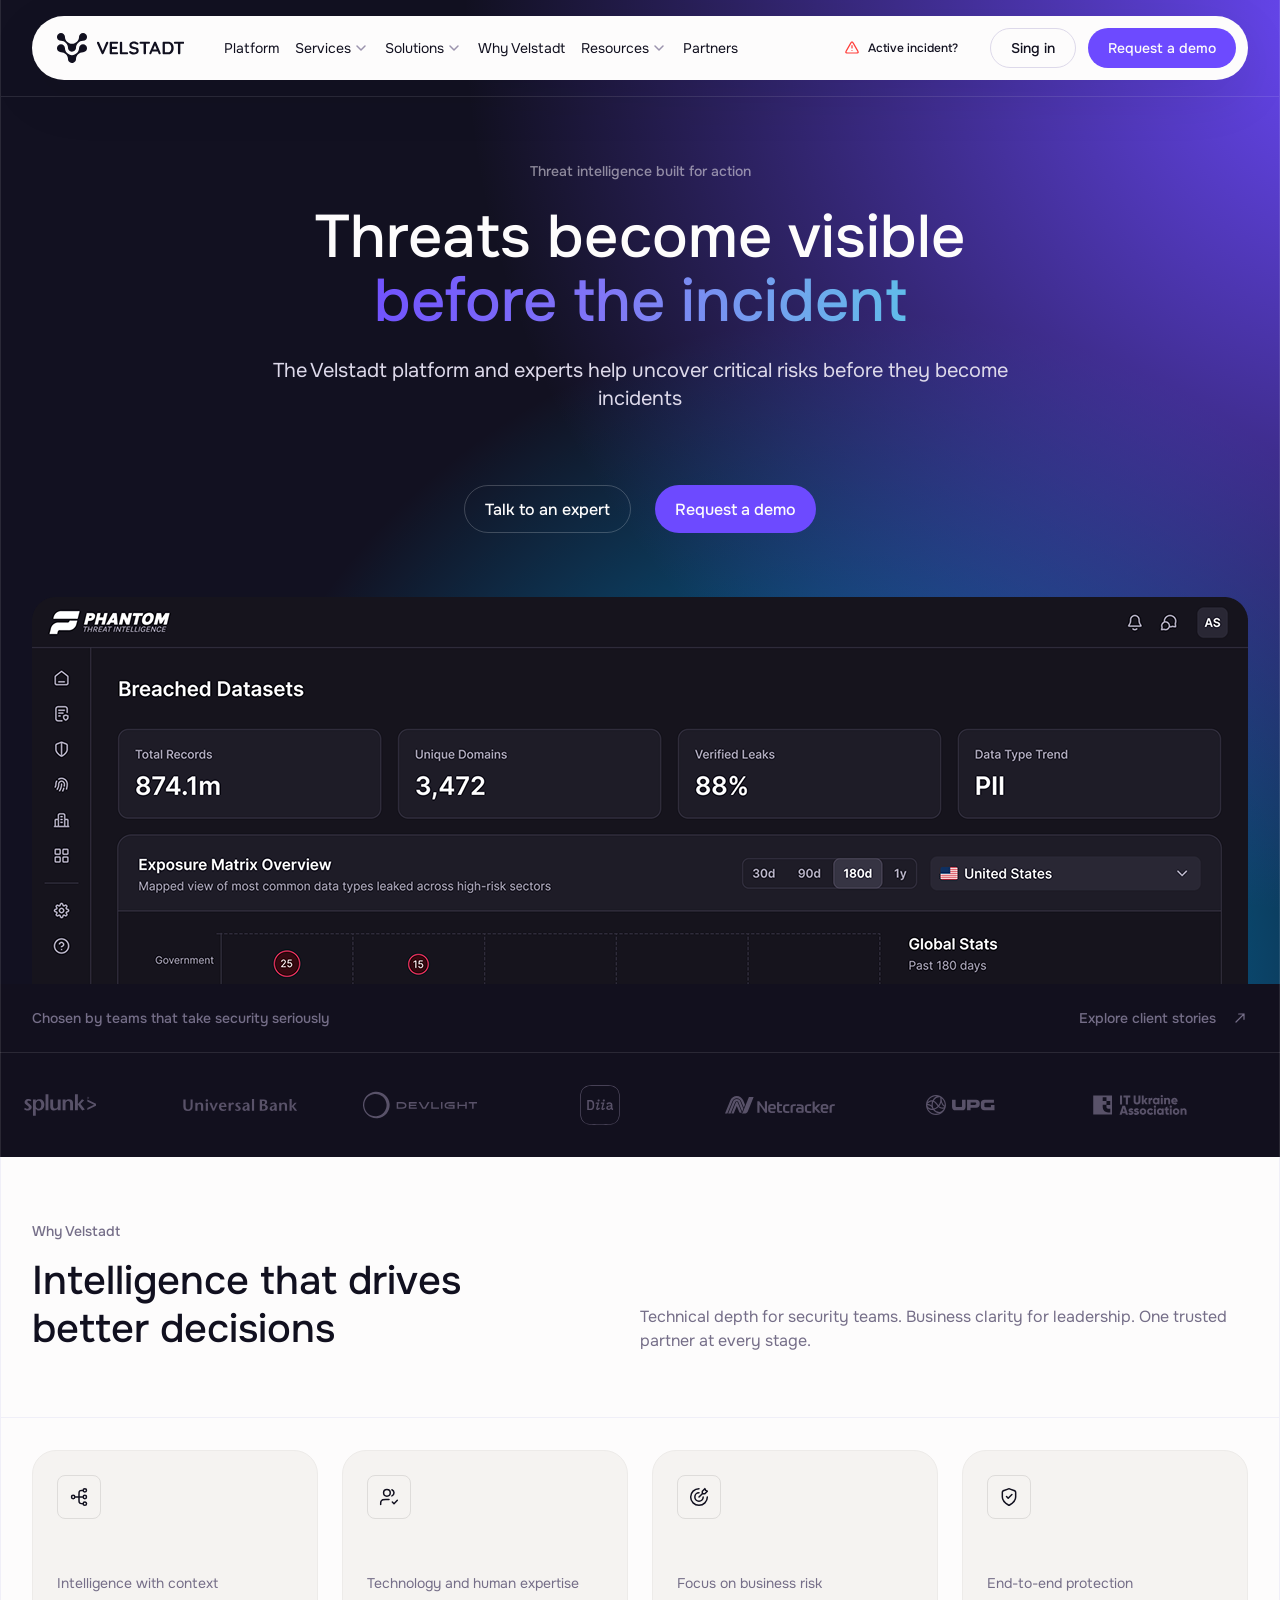
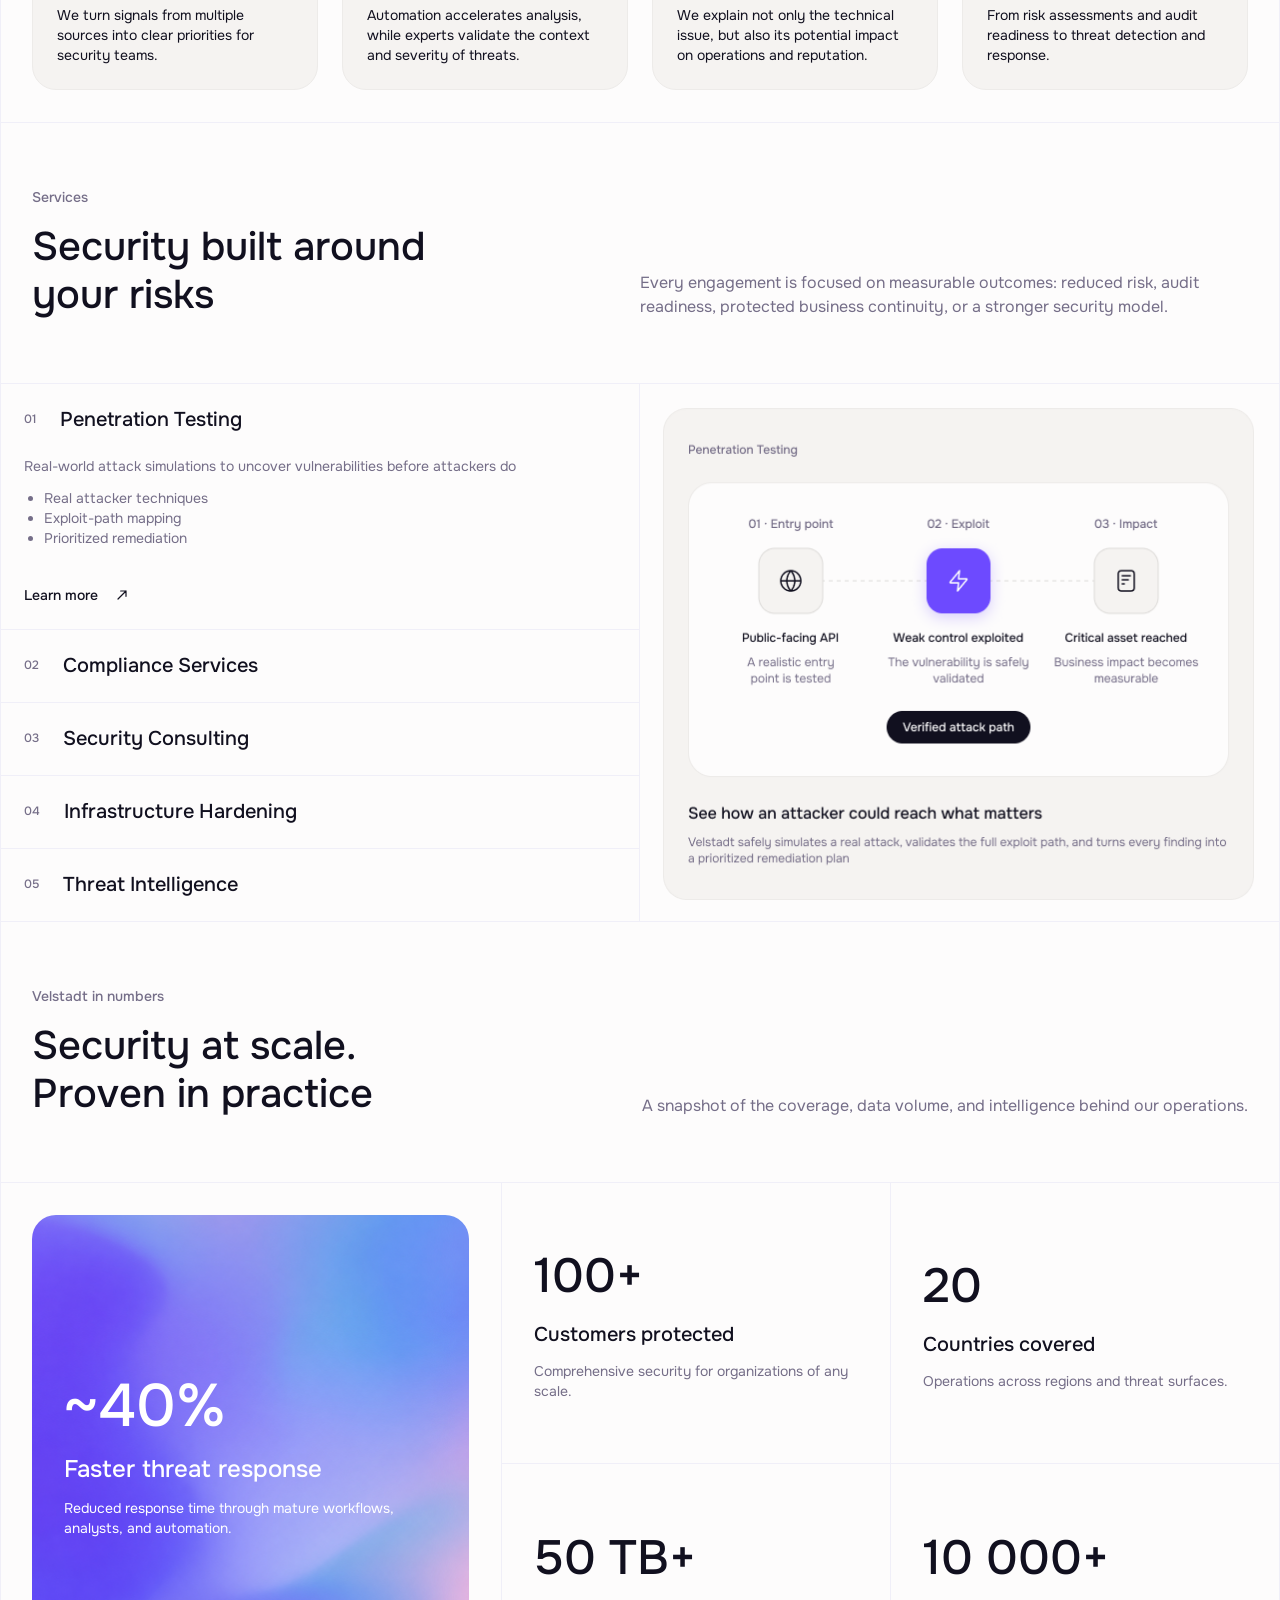
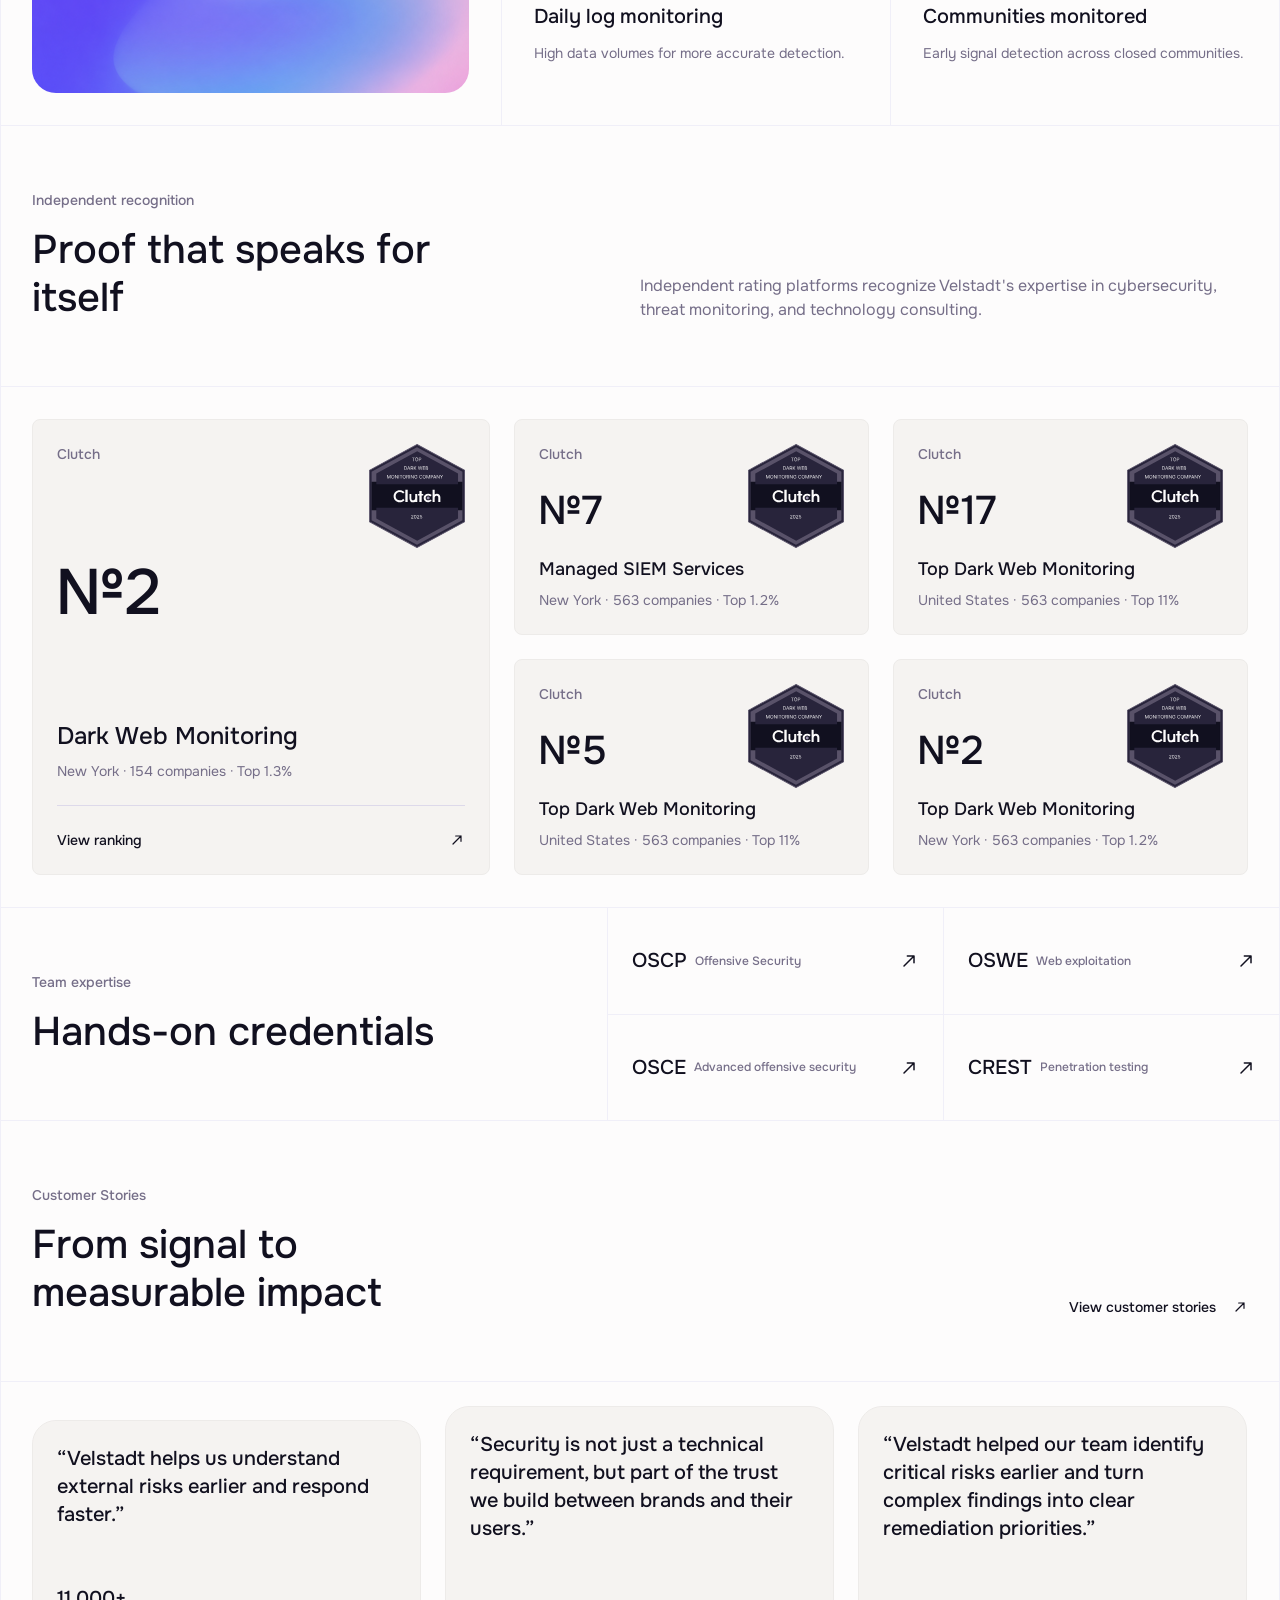
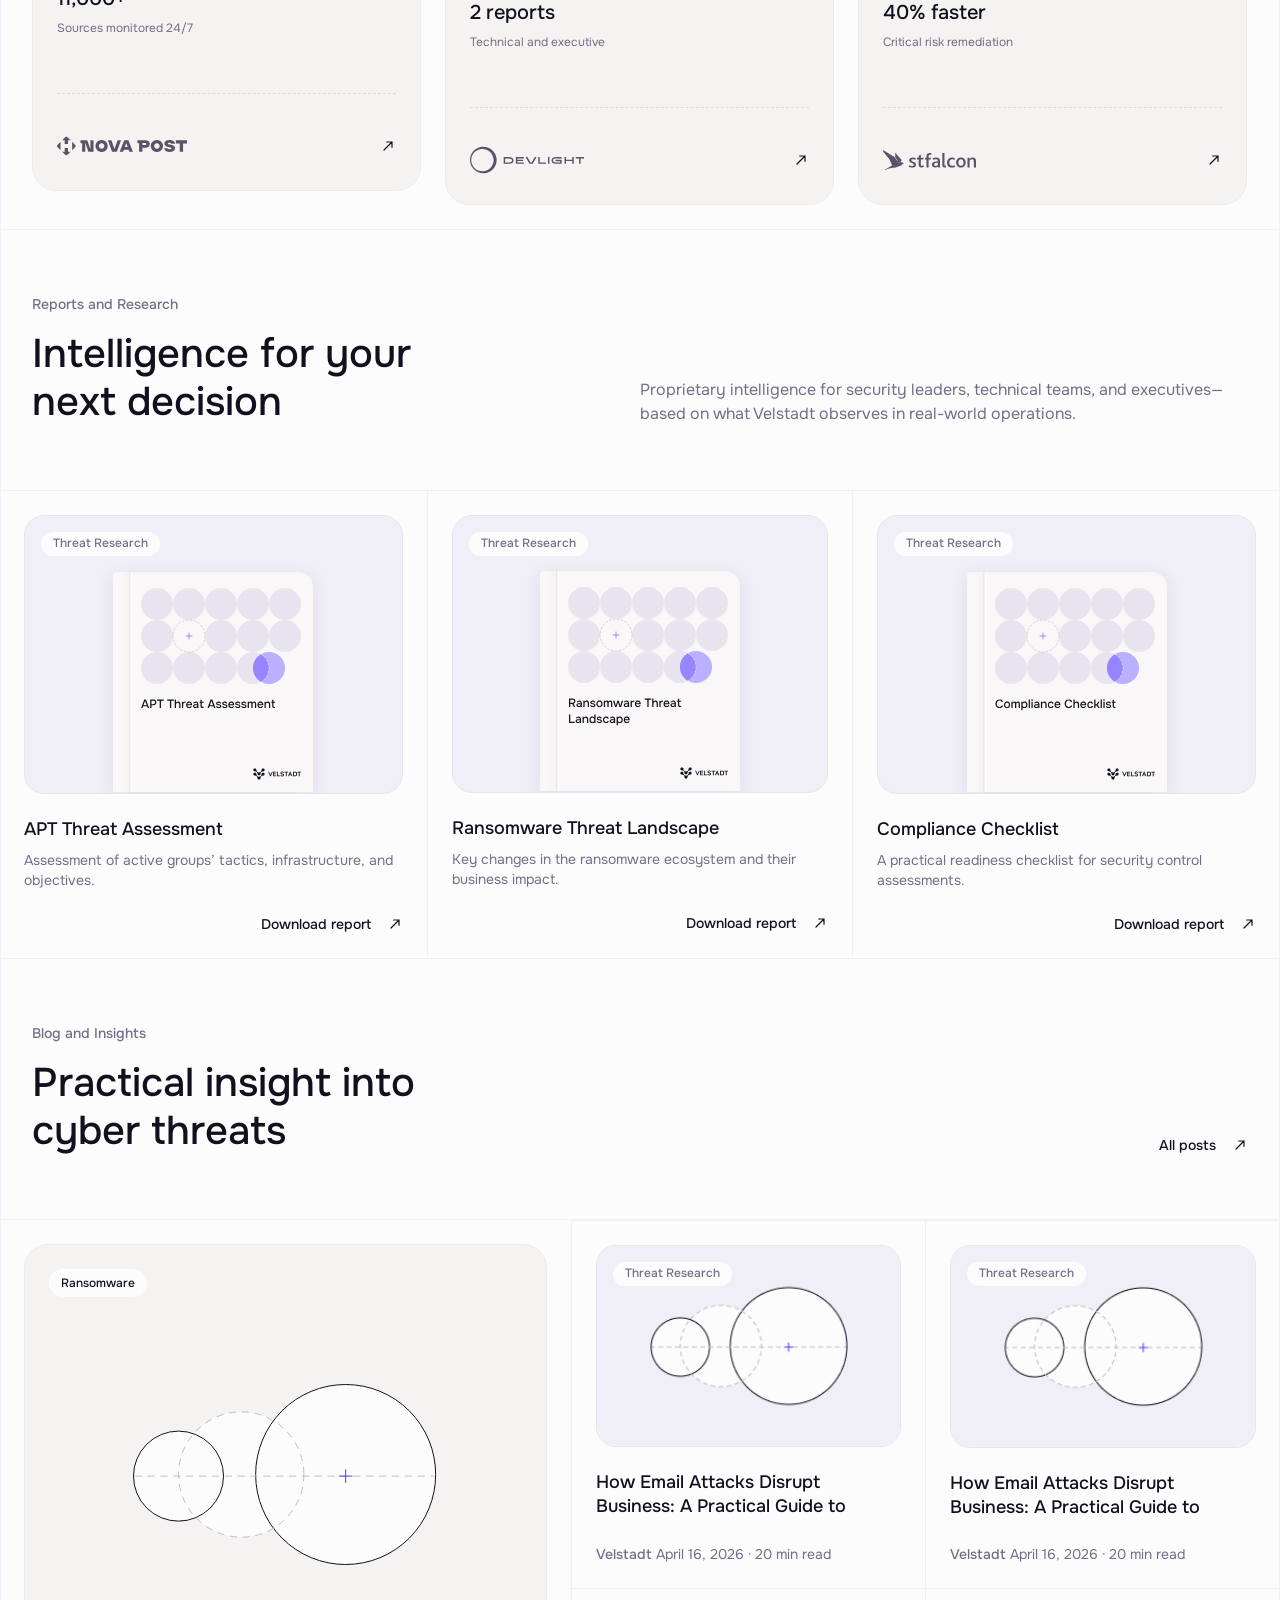
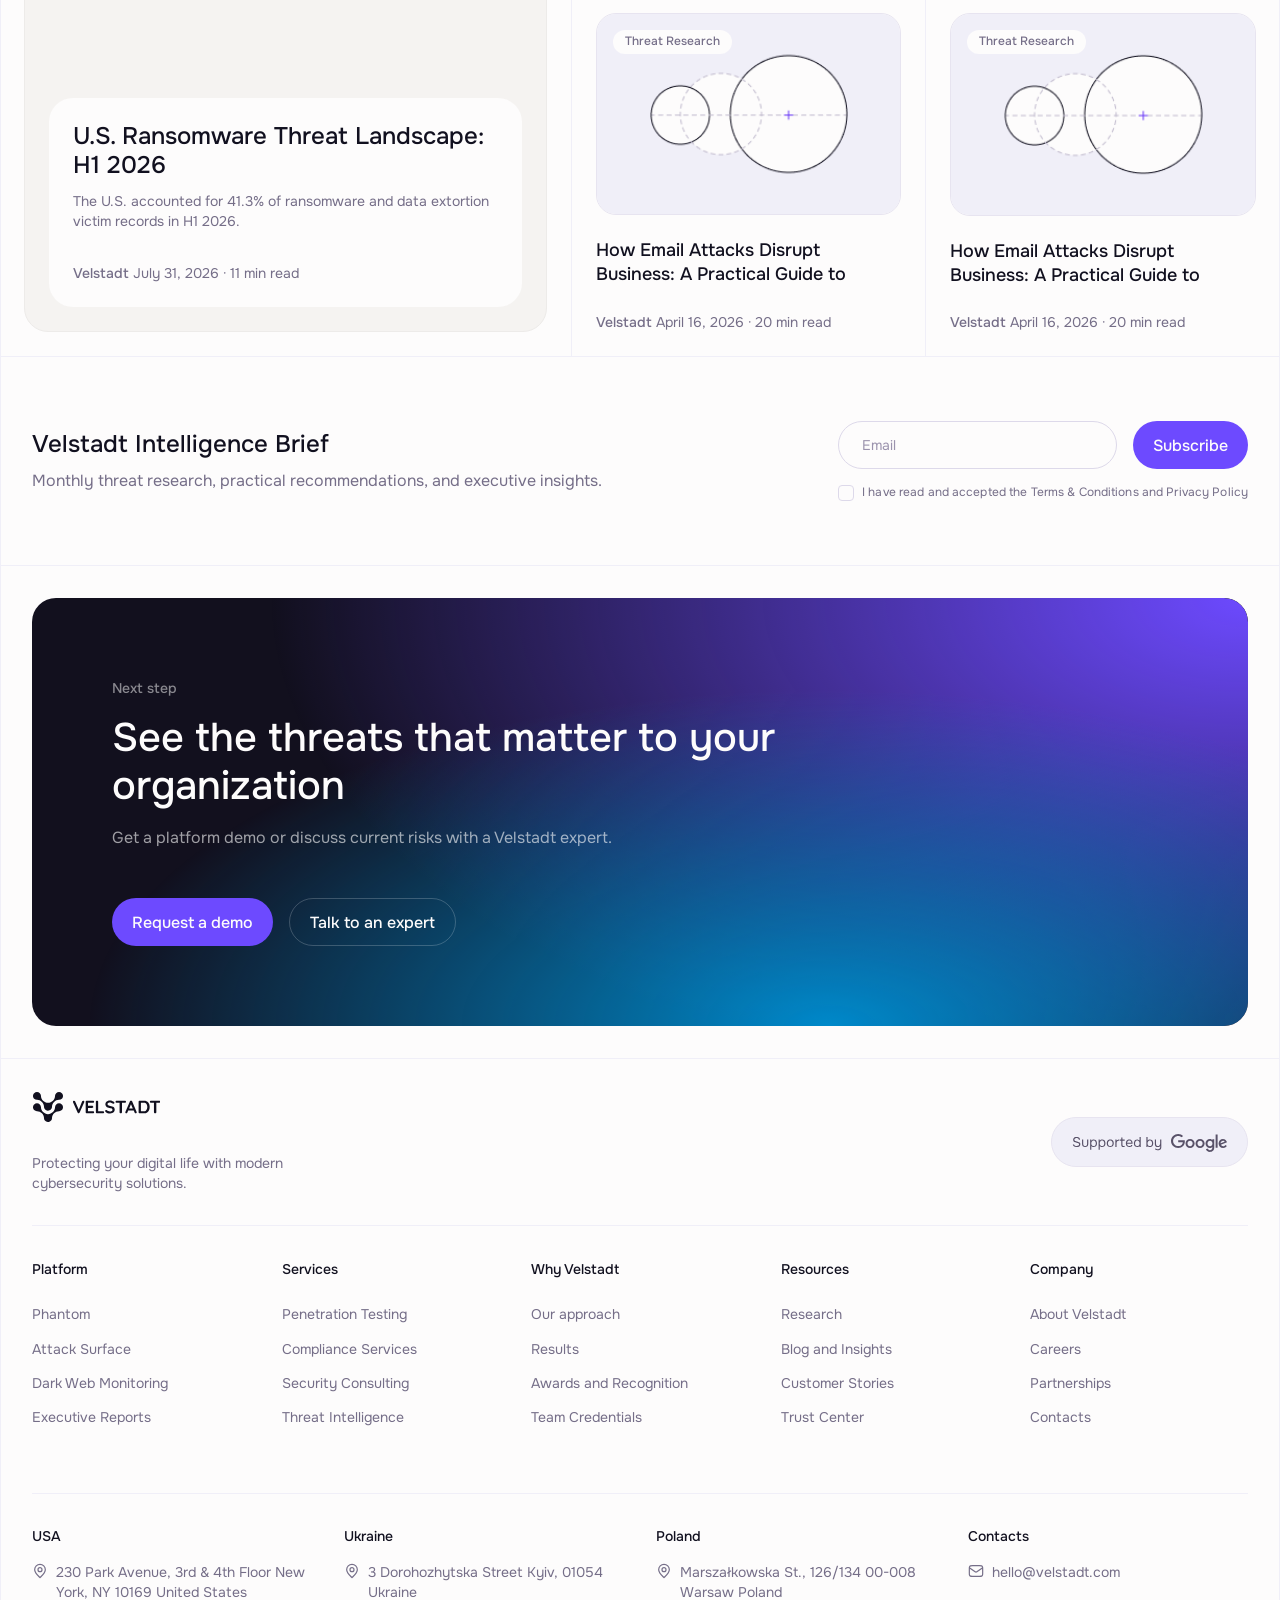
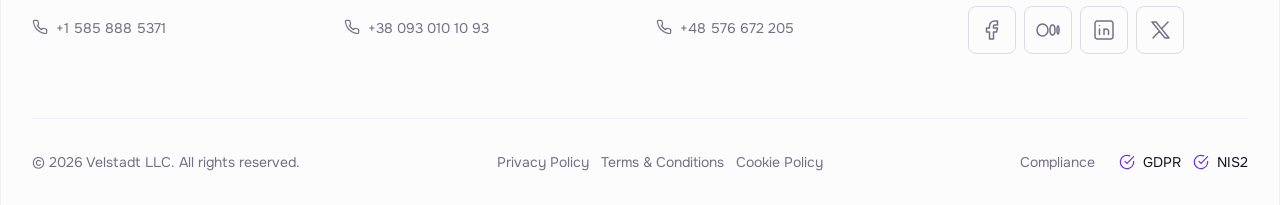
==== index.html @ 3d2bde02 "services section added" ====
<!DOCTYPE html>
<html lang="en">
<head>
    <meta charset="UTF-8">
    <meta name="viewport" content="width=device-width, initial-scale=1.0">
    <title>Document</title>

    <link rel="stylesheet" href="libs/swiper/swiper.min.css">
    <link rel="stylesheet" href="css/styles.css">
</head>
<body>

    <header class="header">
        <div class="container header__container">
            <div class="header__menu">
                <a href="#" class="header__logo">
                    <img src="images/logo.svg" alt="logo">
                </a>
                <div class="header__nav-wrap">
                    <div class="header__nav-top"></div>
                    <nav class="header__nav">
                        <ul>
                            <li><a href="#" class="header__nav-link">Platform</a></li>
                            <li class="dropdown">
                                <a href="#" class="header__nav-link">
                                    <span>Services</span>
                                    <button class="dropdown__btn"></button>
                                </a>
                                <div class="dropdown__list-wrap">
                                    <div class="dropdown__list">
                                        <div class="award__card">
                                            <img src="images/award-badge.svg" alt="" class="award__card-img">
                                            <span class="award__card-name">Clutch</span>
                                            <span class="award__card-number">№2</span>
                                            <div class="award__card-footer">
                                                <div class="award__card-info">
            
                                                    <span class="award__card-title">Dark Web Monitoring</span>
                                                    <span class="award__card-details">New York · 154 companies · Top 1.3%</span>
                                                </div>
                                                <a href="#" class="link--arrow award__card-link">View ranking</a>
                                            </div>
                                        </div>
        
                                        <div class="dropdown__nav">
                                            <div class="dropdown__nav-item">
                                                <span class="dropdown__nav-title">Assess & Strengthen</span>
                                                <ul>
                                                    <li>
                                                        <a href="#" class="dropdown__link link--arrow arrow--center">
                                                            <span class="dropdown__link-title">Penetration Testing</span>
                                                            <span class="dropdown__link-description">Find exploitable weaknesses before attackers do</span>
                                                        </a>
                                                    </li>
                                                    <li>
                                                        <a href="#" class="dropdown__link link--arrow arrow--center">
                                                            <span class="dropdown__link-title">Compliance Services</span>
                                                            <span class="dropdown__link-description">Build audit readiness without last-minute disruption</span>
                                                        </a>
                                                    </li>
                                                    <li>
                                                        <a href="#" class="dropdown__link link--arrow arrow--center">
                                                            <span class="dropdown__link-title">Infrastructure Hardening</span>
                                                            <span class="dropdown__link-description">Reduce exposure through secure configuration</span>
                                                        </a>
                                                    </li>
                                                </ul>
                                            </div>
                                            
                                            <div class="dropdown__nav-item">
                                                <span class="dropdown__nav-title">Advise & Monitorn</span>
                                                <ul>
                                                    <li>
                                                        <a href="#" class="dropdown__link link--arrow arrow--center">
                                                            <span class="dropdown__link-title">Security Consulting</span>
                                                            <span class="dropdown__link-description">Align security decisions with business risk.</span>
                                                        </a>
                                                    </li>
                                                    <li>
                                                        <a href="#" class="dropdown__link link--arrow arrow--center">
                                                            <span class="dropdown__link-title">Threat Intelligence</span>
                                                            <span class="dropdown__link-description">Detect external threats relevant to your organization.</span>
                                                        </a>
                                                    </li>
                                                </ul>
                                            </div>
                                        </div>
                                    </div>
                                </div>
                            </li>
                            <li class="dropdown">
                                <a href="#" class="header__nav-link">
                                    <span>Solutions</span>
                                    <button class="dropdown__btn"></button>
                                </a>
                                <div class="dropdown__list-wrap">
                                    <div class="dropdown__list">
                                        <div class="award__card">
                                            <img src="images/award-badge.svg" alt="" class="award__card-img">
                                            <span class="award__card-name">Clutch</span>
                                            <span class="award__card-number">№2</span>
                                            <div class="award__card-footer">
                                                <div class="award__card-info">
            
                                                    <span class="award__card-title">Dark Web Monitoring</span>
                                                    <span class="award__card-details">New York · 154 companies · Top 1.3%</span>
                                                </div>
                                                <a href="#" class="link--arrow award__card-link">View ranking</a>
                                            </div>
                                        </div>
        
                                        <div class="dropdown__nav">
                                            <div class="dropdown__nav-item">
                                                <span class="dropdown__nav-title">Explore Velstadt</span>
                                                <ul>
                                                    <li>
                                                        <a href="#" class="dropdown__link link--arrow arrow--center">
                                                            <span class="dropdown__link-title">Our Customers</span>
                                                            <span class="dropdown__link-description">Trusted by organizations across industries</span>
                                                        </a>
                                                    </li>
                                                    <li>
                                                        <a href="#" class="dropdown__link link--arrow arrow--center">
                                                            <span class="dropdown__link-title">Compare</span>
                                                            <span class="dropdown__link-description">See how Velstadt compares to other approaches</span>
                                                        </a>
                                                    </li>
                                                    <li>
                                                        <a href="#" class="dropdown__link link--arrow arrow--center">
                                                            <span class="dropdown__link-title">Industry Recognition</span>
                                                            <span class="dropdown__link-description">Independent recognition of our expertise</span>
                                                        </a>
                                                    </li>
                                                </ul>
                                            </div>
                                        </div>
    
                                        <div class="post__card">
                                            <a href="#" class="post__card-preview">
                                                <img src="images/post-card.png" alt="How Email Attacks Disrupt Business: A Practical Guide to">
                                                <span class="post__card-category">Threat Research</span>
                                            </a>
                                            <span class="post__card-title">How Email Attacks Disrupt Business: A Practical Guide to</span>
                                            <a href="#" class="a-link link--arrow">Read the post</a>
                                        </div>
                                    </div>
                                </div>
                            </li>
                            <li><a href="#" class="header__nav-link">Why Velstadt</a></li>
                            <li class="dropdown">
                                <a href="#" class="header__nav-link">
                                    <span>Resources</span>
                                    <button class="dropdown__btn"></button>
                                </a>
                                <div class="dropdown__list-wrap">
                                    <div class="dropdown__list">
                                        <div class="award__card">
                                            <img src="images/award-badge.svg" alt="" class="award__card-img">
                                            <span class="award__card-name">Clutch</span>
                                            <span class="award__card-number">№2</span>
                                            <div class="award__card-footer">
                                                <div class="award__card-info">
            
                                                    <span class="award__card-title">Dark Web Monitoring</span>
                                                    <span class="award__card-details">New York · 154 companies · Top 1.3%</span>
                                                </div>
                                                <a href="#" class="link--arrow award__card-link">View ranking</a>
                                            </div>
                                        </div>
        
                                        <div class="dropdown__nav">
                                            <div class="dropdown__nav-item">
                                                <span class="dropdown__nav-title">Insights & Research</span>
                                                <ul>
                                                    <li>
                                                        <a href="#" class="dropdown__link link--arrow arrow--center">
                                                            <span class="dropdown__link-title">Blog</span>
                                                            <span class="dropdown__link-description">Insights and perspectives from Velstadt experts</span>
                                                        </a>
                                                    </li>
                                                    <li>
                                                        <a href="#" class="dropdown__link link--arrow arrow--center">
                                                            <span class="dropdown__link-title">Reports</span>
                                                            <span class="dropdown__link-description">Research and guidance for security decisions</span>
                                                        </a>
                                                    </li>
                                                    <li>
                                                        <a href="#" class="dropdown__link link--arrow arrow--center">
                                                            <span class="dropdown__link-title">Certifications & Credentials</span>
                                                            <span class="dropdown__link-description">Verified expertise across security disciplines.</span>
                                                        </a>
                                                    </li>
                                                </ul>
                                            </div>
                                        </div>
    
                                        <div class="post__card">
                                            <a href="#" class="post__card-preview">
                                                <img src="images/post-card.png" alt="How Email Attacks Disrupt Business: A Practical Guide to">
                                                <span class="post__card-category">Threat Research</span>
                                            </a>
                                            <span class="post__card-title">How Email Attacks Disrupt Business: A Practical Guide to</span>
                                            <a href="#" class="a-link link--arrow">Read the post</a>
                                        </div>
                                    </div>
                                </div>
                            </li>
                            <li><a href="#" class="header__nav-link">Partners</a></li>
                        </ul>
                    </nav>
                    <div class="header__nav-footer">
                        <a href="#" class="header__link header__link-mobile icon icon--alert">Active incident?</a>
                        <div class="header__buttons header__buttons--mobile">
                            <a href="#" class="btn">Sing in</a>
                            <a href="#" class="btn btn--primary">Request a demo</a>
                        </div>
                    </div>
                </div>
                <a href="#" class="header__link header__link-desktop icon icon--alert">Active incident?</a>
                <div class="header__buttons header__buttons--desktop">
                    <a href="#" class="btn">Sing in</a>
                    <a href="#" class="btn btn--primary">Request a demo</a>
                </div>
                <button class="header__mobile-btn">
                    <span></span>
                    <span></span>
                    <span></span>
                </button>
            </div>
        </div>
    </header>
    
    <section class="section hero">
        <div class="header__duplicate">
            <div class="container header__duplicate-container section__lines section__lines-white"></div>
        </div>
        <div class="container hero__container section__lines section__lines-white">

            <div class="hero__content">
                <h3 class="h3 hero__subtitle">Threat intelligence built for action</h3>
                <h1 class="h1 hero__title">Threats become visible <span>before the incident</span></h1>
                <h2 class="h2 hero__description">The Velstadt platform and experts help uncover critical risks before they become incidents</h2>
                <div class="hero__buttons">
                    <a href="#" class="btn btn--lg btn--transparent">Talk to an expert</a>
                    <a href="#" class="btn btn--lg btn--primary">Request a demo</a>
                </div>
            </div>

            <img src="images/stories-book.png" alt="" class="hero__img">
        </div>

    </section>

    <section class="section partners">
        <div class="container partners__container section__lines section__lines-white">
            <div class="partners__header">
                <p>Chosen by teams that take security seriously</p>
                <a href="#" class="link--arrow">Explore client stories</a>
            </div>
            <div class="partners__slider">
                <div class="partners__swiper swiper">
                    <div class="swiper-wrapper">
                        <div class="swiper-slide">
                            <img src="images/partners/Nova-post.svg" alt="">
                        </div>
                        <div class="swiper-slide">
                            <img src="images/partners/Splunk.svg" alt="">
                        </div>
                        <div class="swiper-slide">
                            <img src="images/partners/Universal Bank.svg" alt="">
                        </div>
                        <div class="swiper-slide">
                            <img src="images/partners/Devlight.svg" alt="">
                        </div>
                        <div class="swiper-slide">
                            <img src="images/partners/Diia.svg" alt="">
                        </div>
                        <div class="swiper-slide">
                            <img src="images/partners/Netcracker.svg" alt="">
                        </div>
                        <div class="swiper-slide">
                            <img src="images/partners/UPG.svg" alt="">
                        </div>
                        <div class="swiper-slide">
                            <img src="images/partners/IT-Ukraine-Association.svg" alt="">
                        </div>
                        <div class="swiper-slide">
                            <img src="images/partners/ING.svg" alt="">
                        </div>
                        <div class="swiper-slide">
                            <img src="images/partners/Stfalcon.svg" alt="">
                        </div>
                        <div class="swiper-slide">
                            <img src="images/partners/NP-Shopping.svg" alt="">
                        </div>
                        <div class="swiper-slide">
                            <img src="images/partners/Snt.svg" alt="">
                        </div>
                        <div class="swiper-slide">
                            <img src="images/partners/UGB.svg" alt="">
                        </div>
                        <div class="swiper-slide">
                            <img src="images/partners/LemonOne.svg" alt="">
                        </div>
                        <div class="swiper-slide">
                            <img src="images/partners/IITD.svg" alt="">
                        </div>
                    </div>
                </div>
            </div>
        </div>
    </section>

    <section class="section about">
        <div class="section__header">
            <div class="container section__header-container section__lines">
                <div class="section__header-left">
                    <h3 class="h3 section__subtitle">Why Velstadt</h3>
                    <h2 class="h2 section__title">Intelligence that drives better decisions</h2>
                </div>
                <div class="section__header-right">
                    <p>Technical depth for security teams. Business clarity for leadership. One trusted partner at every stage.</p>
                </div>
            </div>
        </div>
        <div class="container about__container section__lines">
            <div class="about__card">
                <span class="about__card-icon" style="background-image: url('images/icons/dataflow.svg');"></span>
                <h3 class="h3 about__card-title">Intelligence with context</h3>
                <p class="about__card-description">We turn signals from multiple sources into clear priorities for security teams.</p>
            </div>
            <div class="about__card">
                <span class="about__card-icon" style="background-image: url('images/icons/users-check.svg');"></span>
                <h3 class="h3 about__card-title">Technology and human expertise</h3>
                <p class="about__card-description">Automation accelerates analysis, while experts validate the context and severity of threats.</p>
            </div>
            <div class="about__card">
                <span class="about__card-icon" style="background-image: url('images/icons/target.svg');"></span>
                <h3 class="h3 about__card-title">Focus on business risk</h3>
                <p class="about__card-description">We explain not only the technical issue, but also its potential impact on operations and reputation.</p>
            </div>
            <div class="about__card">
                <span class="about__card-icon" style="background-image: url('images/icons/shield-tick.svg');"></span>
                <h3 class="h3 about__card-title">End-to-end protection</h3>
                <p class="about__card-description">From risk assessments and audit readiness to threat detection and response.</p>
            </div>
        </div>
    </section>

    <section class="section services">
        <div class="section__header">
            <div class="container section__header-container section__lines">
                <div class="section__header-left">
                    <h3 class="h3 section__subtitle">Services</h3>
                    <h2 class="h2 section__title">Security built around your risks</h2>
                </div>
                <div class="section__header-right">
                    <p>Every engagement is focused on measurable outcomes: reduced risk, audit readiness, protected business continuity, or a stronger security model.</p>
                </div>
            </div>
        </div>
        <div class="container services__container section__lines">
            <div class="services__accardion">
                <div class="services__accardion-list">
                    <div class="services__accardion-item active">
                        <div class="services__accardion-header">
                            <span class="services__accardion-number">01</span>
                            <h3 class="h3 services__accardion-title">Penetration Testing</h3>
                        </div>
                        <div class="services__accardion-content-wrapper">
                            <div class="services__accardion-content">
                                <p>Real-world attack simulations to uncover vulnerabilities before attackers do</p>
                                <ul>
                                    <li>Real attacker techniques</li>
                                    <li>Exploit-path mapping</li>
                                    <li>Prioritized remediation</li>
                                </ul>
                                <a href="#" class="link link--arrow">Learn more</a>
                            </div>
                            <img src="images/accardion1.png" alt="" class="services__accardion-img">
                        </div>
                    </div>
                    <div class="services__accardion-item">
                        <div class="services__accardion-header">
                            <span class="services__accardion-number">02</span>
                            <h3 class="h3 services__accardion-title">Compliance Services</h3>
                        </div>
                        <div class="services__accardion-content-wrapper">
                            <div class="services__accardion-content">
                                <p>Prioritize investment according to real risk.</p>
                                <ul>
                                    <li>Security strategy</li>
                                    <li>Virtual CISO</li>
                                    <li>Threat modeling</li>
                                </ul>
                                <a href="#" class="link link--arrow">Learn more</a>
                            </div>
                            <img src="images/accardion1.png" alt="" class="services__accardion-img">
                        </div>
                    </div>
                    <div class="services__accardion-item">
                        <div class="services__accardion-header">
                            <span class="services__accardion-number">03</span>
                            <h3 class="h3 services__accardion-title">Security Consulting</h3>
                        </div>
                        <div class="services__accardion-content-wrapper">
                            <div class="services__accardion-content">
                                <p>Prioritize investment according to real risk.</p>
                                <ul>
                                    <li>Security strategy</li>
                                    <li>Virtual CISO</li>
                                    <li>Threat modeling</li>
                                </ul>
                                <a href="#" class="link link--arrow">Learn more</a>
                            </div>
                            <img src="images/accardion1.png" alt="" class="services__accardion-img">
                    
                        </div>
                    </div>
                    <div class="services__accardion-item">
                        <div class="services__accardion-header">
                            <span class="services__accardion-number">04</span>
                            <h3 class="h3 services__accardion-title">Infrastructure Hardening</h3>
                        </div>
                        <div class="services__accardion-content-wrapper">
                            <div class="services__accardion-content">
                                <p>Prioritize investment according to real risk.</p>
                                <ul>
                                    <li>Security strategy</li>
                                    <li>Virtual CISO</li>
                                    <li>Threat modeling</li>
                                </ul>
                                <a href="#" class="link link--arrow">Learn more</a>
                            </div>
                            <img src="images/accardion1.png" alt="" class="services__accardion-img">
                        </div>
                    </div>
                    <div class="services__accardion-item">
                        <div class="services__accardion-header">
                            <span class="services__accardion-number">05</span>
                            <h3 class="h3 services__accardion-title">Threat Intelligence</h3>
                        </div>
                        <div class="services__accardion-content-wrapper">
                            <div class="services__accardion-content">
                                <p>Prioritize investment according to real risk.</p>
                                <ul>
                                    <li>Security strategy</li>
                                    <li>Virtual CISO</li>
                                    <li>Threat modeling</li>
                                </ul>
                                <a href="#" class="link link--arrow">Learn more</a>
                            </div>
                            <img src="images/accardion1.png" alt="" class="services__accardion-img">
                        </div>
                    </div>
                </div>
            </div>
        </div>
    </section>

    <section class="section advantages">
        <div class="section__header">
            <div class="container section__header-container section__lines">
                <div class="section__header-left">
                    <h3 class="h3 section__subtitle">Velstadt in numbers</h3>
                    <h2 class="h2 section__title">Security at scale. Proven in practice</h2>
                </div>
                <div class="section__header-right">
                    <p>A snapshot of the coverage, data volume, and intelligence behind our operations.</p>
                </div>
            </div>
        </div>
        <div class="container advantages__container section__lines">
            <div class="advantages__main">
                <div class="advantages__preview">
                    <span class="advantages__preview-numbers">~40%</span>
                    <h3 class="h3 advantages__preview-title">Faster threat response</h3>
                    <span class="advantages__preview-description">Reduced response time through mature workflows, analysts, and automation.</span>
                </div>
            </div>
            <div class="advantages__grid">
                <div class="advantages__card">
                    <span class="advantages__card-numbers">100+</span>
                    <h3 class="h3 advantages__card-title">Customers protected</h3>
                    <span class="advantages__card-description">Comprehensive security for organizations of any scale.</span>
                </div>
                <div class="advantages__card">
                    <span class="advantages__card-numbers">20</span>
                    <h3 class="h3 advantages__card-title">Countries covered</h3>
                    <span class="advantages__card-description">Operations across regions and threat surfaces.</span>
                </div>
                <div class="advantages__card">
                    <span class="advantages__card-numbers">50 TB+</span>
                    <h3 class="h3 advantages__card-title">Daily log monitoring</h3>
                    <span class="advantages__card-description">High data volumes for more accurate detection.</span>
                </div>
                <div class="advantages__card">
                    <span class="advantages__card-numbers">10 000+</span>
                    <h3 class="h3 advantages__card-title">Communities monitored</h3>
                    <span class="advantages__card-description">Early signal detection across closed communities.</span>
                </div>
            </div>
        </div>
    </section>

    <section class="section awards">
        <div class="section__header">
            <div class="container section__header-container section__lines">
                <div class="section__header-left">
                    <h3 class="h3 section__subtitle">Independent recognition</h3>
                    <h2 class="h2 section__title">Proof that speaks for itself</h2>
                </div>
                <div class="section__header-right">
                    <p>Independent rating platforms recognize Velstadt's expertise in cybersecurity, threat monitoring, and technology consulting.</p>
                </div>
            </div>
        </div>
        <div class="container awards__container section__lines">
            <div class="awards__main">
                <div class="awards__card">
                    <img src="images/award-badge.svg" alt="" class="awards__card-img">
                    <span class="awards__card-name">Clutch</span>
                    <span class="awards__card-number">№2</span>
                    <div class="awards__card-footer">
                        <div class="awards__card-info">

                            <span class="awards__card-title">Dark Web Monitoring</span>
                            <span class="awards__card-details">New York · 154 companies · Top 1.3%</span>
                        </div>
                        <a href="#" class="link--arrow awards__card-link">View ranking</a>
                    </div>
                </div>
            </div>
            <div class="awards__grid">
                <div class="awards__card">
                    <img src="images/award-badge.svg" alt="" class="awards__card-img">
                    <span class="awards__card-name">Clutch</span>
                    <span class="awards__card-number">№7</span>
                    <div class="awards__card-footer">
                        <div class="awards__card-info">

                            <span class="awards__card-title">Managed SIEM Services</span>
                            <span class="awards__card-details">New York · 563 companies · Top 1.2%</span>
                        </div>
                    </div>
                </div>
                <div class="awards__card">
                    <img src="images/award-badge.svg" alt="" class="awards__card-img">
                    <span class="awards__card-name">Clutch</span>
                    <span class="awards__card-number">№17</span>
                    <div class="awards__card-footer">
                        <div class="awards__card-info">

                            <span class="awards__card-title">Top Dark Web Monitoring</span>
                            <span class="awards__card-details">United States · 563 companies · Top 11%</span>
                        </div>
                    </div>
                </div>
                <div class="awards__card">
                    <img src="images/award-badge.svg" alt="" class="awards__card-img">
                    <span class="awards__card-name">Clutch</span>
                    <span class="awards__card-number">№5</span>
                    <div class="awards__card-footer">
                        <div class="awards__card-info">

                            <span class="awards__card-title">Top Dark Web Monitoring</span>
                            <span class="awards__card-details">United States · 563 companies · Top 11%</span>
                        </div>
                    </div>
                </div>
                <div class="awards__card">
                    <img src="images/award-badge.svg" alt="" class="awards__card-img">
                    <span class="awards__card-name">Clutch</span>
                    <span class="awards__card-number">№2</span>
                    <div class="awards__card-footer">
                        <div class="awards__card-info">

                            <span class="awards__card-title">Top Dark Web Monitoring</span>
                            <span class="awards__card-details">New York · 563 companies · Top 1.2%</span>
                        </div>
                    </div>
                </div>
            </div>
        </div>
    </section>

    <section class="section expertise">
        <div class="section__header">
            <div class="container section__header-container section__lines">
                <div class="section__header-left">
                    <h3 class="h3 section__subtitle">Team expertise</h3>
                    <h2 class="h2 section__title">Hands-on credentials</h2>
                </div>
                <div class="section__header-right">
                    <a href="#" class="expertise__card link--arrow arrow--center">
                        <h3 class="h3 expertise__card-title">OSCP</h3>
                        <span class="expertise__card-description">Offensive Security</span>
                    </a>
                    <a href="#" class="expertise__card link--arrow arrow--center">
                        <h3 class="h3 expertise__card-title">OSWE</h3>
                        <span class="expertise__card-description">Web exploitation</span>
                    </a>
                    <a href="#" class="expertise__card link--arrow arrow--center">
                        <h3 class="h3 expertise__card-title">OSCE</h3>
                        <span class="expertise__card-description">Advanced offensive security</span>
                    </a>
                    <a href="#" class="expertise__card link--arrow arrow--center">
                        <h3 class="h3 expertise__card-title">CREST</h3>
                        <span class="expertise__card-description">Penetration testing</span>
                    </a>
                </div>
            </div>
        </div>
    </section>

    <section class="section customer">
        <div class="section__header">
            <div class="container section__header-container section__lines">
                <div class="section__header-left">
                    <h3 class="h3 section__subtitle">Customer Stories</h3>
                    <h2 class="h2 section__title">From signal to measurable impact</h2>
                </div>
                <div class="section__header-right">
                    <a href="#" class="link link--arrow">View customer stories</a>
                </div>
            </div>
        </div>
        <div class="container customer__container customer__swiper swiper section__lines">
            <div class="swiper-wrapper">
                <div class="customer__card swiper-slide">
                    <p class="customer__card-quote">“Velstadt helps us understand external risks earlier and respond faster.”</p>
                    <div class="customer__card-info">
                        <span class="customer__card-issue">11,000+</span>
                        <span class="customer__card-service">Sources monitored 24/7</span>
                    </div>
                    <div class="customer__card-footer">
                        <a href="#" class="link--arrow">
                            <img src="images/partners/Nova-post.svg" alt="" class="customer__card-logo">
                        </a>
                    </div>
                </div>
                <div class="customer__card swiper-slide">
                    <p class="customer__card-quote">“Security is not just a technical requirement, but part of the trust we build between brands and their users.”</p>
                    <div class="customer__card-info">
                        <span class="customer__card-issue">2 reports</span>
                        <span class="customer__card-service">Technical and executive</span>
                    </div>
                    <div class="customer__card-footer">
                        <a href="#" class="link--arrow">
                            <img src="images/partners/Devlight.svg" alt="" class="customer__card-logo">
                        </a>
                    </div>
                </div>
                <div class="customer__card swiper-slide">
                    <p class="customer__card-quote">“Velstadt helped our team identify critical risks earlier and turn complex findings into clear remediation priorities.”</p>
                    <div class="customer__card-info">
                        <span class="customer__card-issue">40% faster</span>
                        <span class="customer__card-service">Critical risk remediation</span>
                    </div>
                    <div class="customer__card-footer">
                        <a href="#" class="link--arrow">
                            <img src="images/partners/Stfalcon.svg" alt="" class="customer__card-logo">
                        </a>
                    </div>
                </div>
            </div>
        </div>
    </section>

    <section class="section resources">
        <div class="section__header">
            <div class="container section__header-container section__lines">
                <div class="section__header-left">
                    <h3 class="h3 section__subtitle">Reports and Research</h3>
                    <h2 class="h2 section__title">Intelligence for your next decision</h2>
                </div>
                <div class="section__header-right">
                    <p>Proprietary intelligence for security leaders, technical teams, and executives—based on what Velstadt observes in real-world operations.</p>
                </div>
            </div>
        </div>
        <div class="container section__lines swiper resources__swiper">
            <div class="swiper-wrapper">
                <div class="resources__card swiper-slide">
                    <a href="#" class="resources__card-preview">
                        <span class="resources__card-badge">Threat Research</span>
                        <img src="images/book-cover-alt.svg" alt="" class="resources__card-img">
                    </a>
                    <div class="resources__card-details">
                        <h3 class="h3 resources__card-title">APT Threat Assessment</h3>
                        <p class="resources__card-description">Assessment of active groups’ tactics, infrastructure, and objectives.</p>
                        <a href="#" class="link link--arrow">Download report</a>
                    </div>
                </div>
                <div class="resources__card swiper-slide">
                    <a href="#" class="resources__card-preview">
                        <span class="resources__card-badge">Threat Research</span>
                        <img src="images/book-cover-alt-2.svg" alt="" class="resources__card-img">
                    </a>
                    <div class="resources__card-details">
                        <h3 class="h3 resources__card-title">Ransomware Threat Landscape</h3>
                        <p class="resources__card-description">Key changes in the ransomware ecosystem and their business impact.</p>
                        <a href="#" class="link link--arrow">Download report</a>
                    </div>
                </div>
                <div class="resources__card swiper-slide">
                    <a href="#" class="resources__card-preview">
                        <span class="resources__card-badge">Threat Research</span>
                        <img src="images/book-cover-alt-3.svg" alt="" class="resources__card-img">
                    </a>
                    <div class="resources__card-details">
                        <h3 class="h3 resources__card-title">Compliance Checklist</h3>
                        <p class="resources__card-description">A practical readiness checklist for security control assessments.</p>
                        <a href="#" class="link link--arrow">Download report</a>
                    </div>
                </div>
            </div>
        </div>
    </section>

    <section class="section blog">
        <div class="section__header">
            <div class="container section__header-container section__lines">
                <div class="section__header-left">
                    <h3 class="h3 section__subtitle">Blog and Insights</h3>
                    <h2 class="h2 section__title">Practical insight into cyber threats</h2>
                </div>
                <div class="section__header-right">
                    <a href="#" class="link link--arrow">All posts</a>
                </div>
            </div>
        </div>
        <div class="container blog__container section__lines">
            <div class="blog__main">
                <div class="main__card">
                    <span class="main__card-badge">Ransomware</span>
                    <img src="images/post-abstraction.svg" alt="" class="main__card-img">
                    <div class="main__card-details">
                        <h3 class="h3 main__card-title"><a href="#">U.S. Ransomware Threat Landscape: H1 2026</a></h3>
                        <p>The U.S. accounted for 41.3% of ransomware and data extortion victim records in H1 2026.</p>
                        <span class="main__card-info">Velstadt <span class="date">July 31, 2026 · 11 min read</span></span>
                    </div>
                </div>
            </div>
            <div class="blog__grid">

                <div class="blog__card">
                    <a href="#" class="post__card-preview">
                        <img src="images/post-card.png" alt="How Email Attacks Disrupt Business: A Practical Guide to">
                        <span class="post__card-category">Threat Research</span>
                    </a>
                    <a href="#" class="post__card-title">How Email Attacks Disrupt Business: A Practical Guide to</a>
                    <span class="post__card-details">Velstadt <span>April 16, 2026 · 20 min read</span></span>
                </div>

                <div class="blog__card">
                    <a href="#" class="post__card-preview">
                        <img src="images/post-card.png" alt="How Email Attacks Disrupt Business: A Practical Guide to">
                        <span class="post__card-category">Threat Research</span>
                    </a>
                    <a href="#" class="post__card-title">How Email Attacks Disrupt Business: A Practical Guide to</a>
                    <span class="post__card-details">Velstadt <span>April 16, 2026 · 20 min read</span></span>
                </div>

                <div class="blog__card">
                    <a href="#" class="post__card-preview">
                        <img src="images/post-card.png" alt="How Email Attacks Disrupt Business: A Practical Guide to">
                        <span class="post__card-category">Threat Research</span>
                    </a>
                    <a href="#" class="post__card-title">How Email Attacks Disrupt Business: A Practical Guide to</a>
                    <span class="post__card-details">Velstadt <span>April 16, 2026 · 20 min read</span></span>
                </div>
                
                <div class="blog__card">
                    <a href="#" class="post__card-preview">
                        <img src="images/post-card.png" alt="How Email Attacks Disrupt Business: A Practical Guide to">
                        <span class="post__card-category">Threat Research</span>
                    </a>
                    <a href="#" class="post__card-title">How Email Attacks Disrupt Business: A Practical Guide to</a>
                    <span class="post__card-details">Velstadt <span>April 16, 2026 · 20 min read</span></span>
                </div>
            </div>
        </div>
    </section>

    <section class="section subs">
        <div class="container subs__container section__lines">
            <div class="subs__text">
                <h2 class="h2 subs__title">Velstadt Intelligence Brief</h2>
                <h3 class="h3 subs__subtitle">Monthly threat research, practical recommendations, and executive insights.</h3>
            </div>
            <form class="custom__form subs__form">
                <div class="custom__form-row subs__form-row">
                    <div class="subs__form-item custom__form-item">
                        <input type="text" id="email" name="email" placeholder="Email">
                        <label for="email">Email</label>
                    </div>
                    <button type="submit" class="btn btn--lg btn--primary">Subscribe </button>
                </div>
                <div class="custom__form-row acceptance subs__form-row">
                    <label class="custom__checkbox">
                        <input type="checkbox" class="checkbox">
                        <span class="checkmark"></span>
                    </label>
                    <p>I have read and accepted the Terms & Conditions and Privacy Policy</p>
                </div>
            </form>
        </div>
    </section>

    <section class="section cta">
        <div class="container cta__container section__lines">
            <div class="cta__wrap">
                <div class="cta__block">
                    <div class="cta__content">
                        <span class="cta__step">Next step</span>
                        <h2 class="h2 cta__title">See the threats that matter to your organization</h2>
                        <h3 class="h3 cta__subtitle">Get a platform demo or discuss current risks with a Velstadt expert.</h3>
                        <div class="cta__buttons">
                            <a href="#" class="btn btn--lg btn--primary">Request a demo</a>
                            <a href="#" class="btn btn--lg btn--transparent">Talk to an expert</a>
                        </div>
                    </div>
                </div>
            </div>
        </div>
    </section>

    <footer class="footer">
        <div class="container footer__container section__lines">
            <div class="footer__top">
                <div class="footer__top-left">
                    <a href="#" class="footer__logo">
                        <img src="images/logo.svg" alt="">
                    </a>
                    <p>Protecting your digital life with modern cybersecurity solutions.</p>
                </div>
                <img src="images/badge-google.svg" alt="supported by Google" class="footer__top-badge">
            </div>

            <div class="footer__mid">
                <div class="footer__mid-item">
                    <a href="#" class="footer__link">Platform</a>
                    <ul>
                        <li><a href="#">Phantom</a></li>
                        <li><a href="#">Attack Surface</a></li>
                        <li><a href="#">Dark Web Monitoring</a></li>
                        <li><a href="#">Executive Reports</a></li>
                    </ul>
                </div>
                <div class="footer__mid-item">
                    <a href="#" class="footer__link">Services</a>
                    <ul>
                        <li><a href="#">Penetration Testing</a></li>
                        <li><a href="#">Compliance Services</a></li>
                        <li><a href="#">Security Consulting</a></li>
                        <li><a href="#">Threat Intelligence</a></li>
                    </ul>
                </div>
                <div class="footer__mid-item">
                    <a href="#" class="footer__link">Why Velstadt</a>
                    <ul>
                        <li><a href="#">Our approach</a></li>
                        <li><a href="#">Results</a></li>
                        <li><a href="#">Awards and Recognition</a></li>
                        <li><a href="#">Team Credentials</a></li>
                    </ul>
                </div>
                <div class="footer__mid-item">
                    <a href="#" class="footer__link">Resources</a>
                    <ul>
                        <li><a href="#">Research</a></li>
                        <li><a href="#">Blog and Insights</a></li>
                        <li><a href="#">Customer Stories</a></li>
                        <li><a href="#">Trust Center</a></li>
                    </ul>
                </div>
                <div class="footer__mid-item">
                    <a href="#" class="footer__link">Company</a>
                    <ul>
                        <li><a href="#">About Velstadt</a></li>
                        <li><a href="#">Careers</a></li>
                        <li><a href="#">Partnerships</a></li>
                        <li><a href="#">Contacts</a></li>
                    </ul>
                </div>
            </div>

            <div class="footer__bot">
                <div class="footer__bot-item">
                    <h3 class="h3 footer__bot-title">USA</h3>
                    <ul>
                        <li><a href="#" class="footer__bot-link icon icon--pin">230 Park Avenue, 3rd & 4th Floor New York, NY 10169 United States</a></li>
                        <li><a href="tel:+15858885371" class="footer__bot-link icon icon--phone">+1 585 888 5371</a></li>
                    </ul>         
                </div>
                <div class="footer__bot-item">
                    <h3 class="h3 footer__bot-title">Ukraine</h3>
                    <ul>
                        <li><a href="#" class="footer__bot-link icon icon--pin">3 Dorohozhytska Street Kyiv, 01054 Ukraine</a></li>
                        <li><a href="tel:+15858885371" class="footer__bot-link icon icon--phone">+38 093 010 10 93</a></li>
                    </ul>         
                </div>
                <div class="footer__bot-item">
                    <h3 class="h3 footer__bot-title">Poland</h3>
                    <ul>
                        <li><a href="#" class="footer__bot-link icon icon--pin">Marszałkowska St., 126/134 00-008 Warsaw Poland</a></li>
                        <li><a href="tel:+15858885371" class="footer__bot-link icon icon--phone">+48 576 672 205</a></li>
                    </ul>         
                </div>
                <div class="footer__bot-item">
                    <h3 class="h3 footer__bot-title">Contacts</h3>
                    <ul>
                        <li><a href="mailto:hello@velstadt.com" class="footer__bot-link icon icon--email">hello@velstadt.com</a></li>
                    </ul>
                    <div class="footer__socials">
                        <ul>
                            <li>
                                <a href="#" class="social__link">
                                    <span style="mask-image: url(images/icons/facebook.svg);"></span>
                                </a>
                            </li>
                            <li>
                                <a href="#" class="social__link">
                                    <span style="mask-image: url(images/icons/medium.svg);"></span>
                                </a>
                            </li>
                            <li>
                                <a href="#" class="social__link">
                                    <span style="mask-image: url(images/icons/linkedin.svg);"></span>
                                </a>
                            </li>
                            <li>
                                <a href="#" class="social__link">
                                    <span style="mask-image: url(images/icons/twitter.svg);"></span>
                                </a>
                            </li>
                        </ul>
                    </div>        
                </div>
            </div>

            <div class="footer__copyright">
                <span class="copyright">© 2026 Velstadt LLC. All rights reserved.</span>
                <nav class="copyright__nav">
                    <ul>
                        <li><a href="#">Privacy Policy</a></li>
                        <li><a href="#">Terms & Conditions</a></li>
                        <li><a href="#">Cookie Policy</a></li>
                    </ul>
                </nav>
                <div class="compliance">
                    <span>Compliance</span>
                    <ul>
                        <li>GDPR</li>
                        <li>NIS2</li>
                    </ul>
                </div>
            </div>
        </div>
    </footer>

    <script src="libs/swiper/swiper.min.js"></script>
    <script src="js/scripts.js"></script>
</body>
</html>
---- css/styles.css ----
:root {
	--primary-50: #f3f2ff;
	--primary-100: #eae8ff;
	--primary-200: #d7d4ff;
	--primary-300: #b9b1ff;
	--primary-400: #9685ff;
	--primary-500: #6d4aff;
	--primary-600: #6330f7;
	--primary-700: #551ee3;
	--primary-800: #4618bf;
	--primary-900: #3b169c;
	--primary-950: #220b6a;
	--gray-50: #f8f7fc;
	--gray-700: #3e384f;
	--gray-600: #595269;
	--gray-400: #9b93ad;
	--gray-200: #ddd9ea;
	--gray-800: #28243b;
	--gray-900: #11101f;
	--gray-300: #c1bbce;
	--gray-500: #756e88;
	--gray-100: #f0eff8;
	--white: #fff;
	--back: #fdfcfc;
	--surface: #f5f3f1;
	--border: #edebe9;
	--border-icon: #dedcda;
	--blue-50: #ecfdff;
	--blue-800: #175673;
	--blue-600: #0b82af;
	--blue-500: #0aa4d0;
	--blue-700: #10698e;
	--blue-300: #55d6f5;
	--blue-200: #a7ebfa;
	--blue-900: #174862;
	--blue-950: #092e43;
	--blue-400: #26c1ea;
	--blue-100: #d0f6fd;
	--red-50: #fff1f1;
	--red-900: #881614;
	--red-800: #a5120f;
	--red-400: #ff6764;
	--red-200: #ffc6c5;
	--red-950: #4b0504;
	--red-100: #ffe0df;
	--red-500: #ff3d39;
	--red-300: #ff9f9d;
	--red-700: #c8110d;
	--red-600: #ed1915;
	--green-50: #f3faf8;
	--green-100: #e4f5f1;
	--green-200: #ade2d3;
	--green-300: #7cccb8;
	--green-400: #66baa8;
	--green-500: #379582;
	--green-600: #2a7769;
	--green-700: #256056;
	--green-800: #214e47;
	--green-900: #20413c;
	--green-950: #0d2623;
	--orange-50: #fff7ed;
	--orange-100: #ffedd5;
	--orange-200: #fed7aa;
	--orange-300: #fdba74;
	--orange-400: #fb923c;
	--orange-500: #f97316;
	--orange-600: #ea580c;
	--orange-700: #c2410c;
	--orange-800: #9a3412;
	--orange-900: #7c2d12;
	--orange-950: #431407;
	--gray-950: #080812;
	--gray-150: #e7e4f0;

    --font-family: "Onest", sans-serif;
    --second-family: "Inter", sans-serif;
    --third-family: "IBM Plex Mono", sans-serif;

    --padding: 32px;

    @media(width <= 1200px) {
        --padding: 24px;
    }

    @media(width <= 768px) {
        --padding: 16px;
    }

    @media(width <= 576px) {
        --padding: 12px;
    }
}

@font-face {
    font-family: "Onest";
    src: url('../fonts/Onest/Onest-Regular.woff2');
    font-style: normal;
    font-weight: 400;
    font-display: swap;
}
@font-face {
    font-family: "Onest";
    src: url('../fonts/Onest/Onest-Medium.woff2');
    font-style: normal;
    font-weight: 500;
    font-display: swap;
}
@font-face {
    font-family: "Onest";
    src: url('../fonts/Onest/Onest-SemiBold.woff2');
    font-style: normal;
    font-weight: 600;
    font-display: swap;
}

@font-face {
    font-family: "Inter";
    src: url('../fonts/Inter/Inter-Regular.woff2');
    font-style: normal;
    font-weight: 400;
    font-display: swap;
}
@font-face {
    font-family: "Inter";
    src: url('../fonts/Inter/Inter-Medium.woff2');
    font-style: normal;
    font-weight: 500;
    font-display: swap;
}
@font-face {
    font-family: "Inter";
    src: url('../fonts/Inter/Inter-SemiBold.woff2');
    font-style: normal;
    font-weight: 600;
    font-display: swap;
}

@font-face {
    font-family: "IBM Plex Mono";
    src: url('../fonts/IBM_Plex_Mono/IBMPlexMono-Regular.woff2');
    font-style: normal;
    font-weight: 400;
    font-display: swap;
}


*,
*::before,
*::after {
    box-sizing: border-box;
    margin: 0;
    padding: 0;
}

body, html {
    margin: 0;
    padding: 0;
    font-family: var(--font-family), sans-serif;
    font-size: 16px;
    line-height: 1.4;
}

body {
    min-height: 100dvh;
    background-color: var(--back);
}

.container {
    display: block;
    width: 100%;
    max-width: 1280px;
    margin: 0 auto;
    padding-inline: var(--padding);
}

.no-scroll {
    overflow-y: hidden;
}

.btn {
    display: inline-flex;
    align-items: center;
    justify-content: center;
    flex-shrink: 0;
    border: 1px solid var(--gray-200);
    border-radius: 99px;
    padding: 10px 20px;
    height: 40px;
    font-family: var(--font-family);
    font-weight: 500;
    font-size: 14px;
    line-height: 1.43;
    color: var(--gray-900);
    text-decoration: none;
    overflow: hidden;
    position: relative;
    z-index: 1;
    white-space: nowrap;

    &::after {
        content: '';
        width: 24px;
        aspect-ratio: 1;
        border-radius: 50%;
        position: absolute;
        top: 50%;
        right: 100%;
        transform: translateY(-50%);
        background-color: var(--surface);
        transition: all .3s ease;
        z-index: -1;
    }

    @media(hover: hover) {
        &:hover {
            &::after {
                width: 100%;
                right: 0;
            }
        }
    }

    &.btn--primary {
        background: var(--primary-500);
        color: var(--back);
        border: none;

        &::after {
            background-color: var(--primary-600);
        }
    }

    &.btn--transparent {
        color: var(--back);
        border: 1px solid rgba(255, 255, 255, 0.2);
        background: transparent;

        &::after {
            background-color: rgba(109, 74, 255, .1);
        }
    }

    &.btn--lg {
        height: 48px;
        padding: 13px 20px 11px;
        font-weight: 500;
        font-size: 16px;
        line-height: 1.5;
    }
}

.link--arrow {
    display: flex;
    align-items: center;
    justify-content: space-between;
    gap: 16px;
    
    &::after {
        content: '';
        flex-shrink: 0;
        display: block;
        height: 16px;
        width: 16px;
        background-image: url('../images/icons/arrow-narrow-up-right.svg'),  url('../images/icons/arrow-narrow-up-right.svg');
        background-repeat: no-repeat;
        background-position: 0 0, -16px 16px;
        background-size: contain;
        transition: background-position .3s;
    }

    &:hover {
        &::after {
            background-position: 16px -16px, 0 0;
        }
    }

    &.arrow--center {
        position: relative;
        &::after {
            width: 20px;
            height: 20px;
            position: absolute;
            top: 50%;
            right: 24px;
            transform: translateY(-50%);
        }

        &:hover {
            &::after {
                background-position: 20px -20px, 0 0;
            }
        }
    }
}

.section__lines {
    position: relative;
        
    &::before,
    &::after {
        content: '';
        display: block;
        height: 100%;
        width: 1px;
        background-color: var(--gray-100);
        position: absolute;
        top: 0;
    }
    &::before {
        left: 0;

        @media(width <= 1200px) {
            left: 10px;
        }

        @media(width <= 768px) {
            left: 6px;
        }

        @media(width <= 576px) {
            content: none;
        }
    }
    &::after {
        right: 0;

        @media(width <= 1200px) {
            right: 10px;
        }

        @media(width <= 768px) {
            right: 6px;
        }

        @media(width <= 576px) {
            content: none;
        }
    }

    &.section__lines-white {
        &::before,
        &::after {
            background-color: rgba(255, 255, 255, .1);
        }
    }
}

.section__header {

    .section__header-container {
        display: flex;
        align-items: flex-end;
        justify-content: space-between;
        gap: 32px;
        padding-block: 64px;
        border-bottom: 1px solid var(--gray-100);

        @media(width <= 1024px) {
            padding-block: 44px;
        }

        @media(width <= 768px) {
            padding-block: 36px;
            gap: 24px;
        }

        @media(width <= 576px) {
            flex-direction: column;
            align-items: flex-start;
            justify-content: flex-end;
            gap: 16px;
        }

        &:has(.section__header-right p) {
            @media(width <= 1024px) {
                flex-direction: column;
                align-items: flex-start;
                justify-content: flex-start;
            }
        }
    }

    .section__header-left {
        max-width: 440px;
    }

    .section__header-right {

        &:has(p) {
            width: 50%;
            display: flex;
            justify-content: flex-end;

            @media(width <= 1024px) {
                width: 100%;
            }
        }

        @media(width <= 576px) {
            width: 100%;
        }

    }

    .section__subtitle {
        font-family: var(--font-family);
        font-weight: 500;
        font-size: 14px;
        line-height: 1.43;
        color: var(--gray-500);
        margin-bottom: 16px;

        @media(width <= 768px) {
            margin-bottom: 12px;
        }
    }

    .section__title {
        font-family: var(--font-family);
        font-weight: 500;
        font-size: 40px;
        line-height: 1.2;
        color: var(--gray-900);
        text-wrap-style: balance;

        @media(width <= 768px) {
            font-size: 32px;
        }
    }

    .link {
        @media(width <= 576px) {
            justify-self: flex-end;
        }
    }

    p {
        font-family: var(--font-family);
        font-weight: 400;
        font-size: 16px;
        line-height: 150%;
        color: var(--gray-500);
    }

}

.section {
    .link {
        white-space: nowrap;
        font-family: var(--font-family);
        font-weight: 500;
        font-size: 14px;
        line-height: 1.43;
        color: var(--gray-900);
        text-decoration: none;
    }
}

.header {
    position: fixed;
    top: 16px;
    left: 0;
    right: 0;
    z-index: 100;

    @media(width <= 768px) {
        top: 8px;
    }

    .header__menu {
        display: flex;
        align-items: center;
        justify-content: flex-start;
        height: 64px;
        border-radius: 99px;
        padding: 12px 12px 12px 24px;
        box-shadow: 0 16px 56px 0 rgba(18, 16, 30, 0.08);
        background: var(--back);
        position: relative;

        @media(width <= 1200px) {
            padding: 12px 24px;
        }

        @media(width <= 768px) {
            height: 52px;
        }
    }

    .header__logo {
        display: block;
        margin-right: 32px;
        flex-shrink: 0;

        @media(width <= 768px) {
            width: 100px;
        }

        img {
            display: block;
            width: 100%;
        }
    }

    .header__nav-wrap {
        display: block;

        @media(width <= 1200px) {
            display: none;
            position: absolute;
            top: calc(100% + 4px);
            left: 0;
            width: 100%;
            max-height: calc(100dvh - 90px);
            box-shadow: 0 16px 26px 0 rgba(18, 16, 30, 0.06);
            background: var(--back);
            border-radius: 24px;
            padding: 12px 24px;
            z-index: 9;
        }

        @media(width <= 768px) {
            max-height: calc(100dvh - 60px);
        }

        @media(width <= 576px) {
            padding: 8px 12px;
        }

        &.active {
            display: block;
        }
    }

    .header__nav {

        @media(width <= 1200px) {
            overflow-y: auto;
            max-height: 75dvh;
            scrollbar-width: none;
            position: relative;

            &::-webkit-scrollbar {
                display: none;
            }

            &::after {
                content: '';
                display: block;
                width: 100%;
                height: 16px;
                position: absolute;
                top: 0;
                left: 0;
                right: 0;
                background: #FDFCFC;
                background: linear-gradient(0deg, rgba(253, 252, 252, 0) 0%, rgba(253, 252, 252, 1) 100%);
            }
        }

        @media(width <= 768px) {
            max-height: calc(100dvh - 152px);
        }

        @media(width <= 576px) {
            max-height: calc(100dvh - 190px);
        }

        & > ul {
            list-style: none;
            margin: 0;
            padding: 0;
            display: flex;
            align-items: center;
            justify-content: flex-start;

            @media(width <= 1200px) {
                flex-direction: column;
                align-items: stretch;

                & > li:not(:first-child) {
                    border-top: 1px solid var(--gray-100);
                }
            }
        }

        .header__nav-link {
            display: flex;
            align-items: center;
            justify-content: center;
            border-radius: 99px;
            height: 32px;
            padding: 6px 8px;
            font-family: var(--font-family);
            font-weight: 400;
            font-size: 14px;
            line-height: 1.43;
            color: var(--gray-900);
            text-decoration: none;
            white-space: nowrap;
            transition: background .3s ease;

            @media(hover: hover) {
                &:hover {
                    background: var(--surface);
                }
            }

            @media(width <= 1200px) {
                width: 100%;
                height: auto;
                justify-content: space-between;
                padding: 16px;
                font-size: 18px;
                border-radius: 0;
            }

            @media(width <= 768px) {
                font-size: 16px;
            }

            @media(width <= 576px) {
                font-size: 14px;
                padding: 12px;
            }
        }

        .dropdown {

            &.active {
                .dropdown__list-wrap {
                    opacity: 1;
                    visibility: visible;

                    @media(width <= 1200px) {
                        max-height: 1000px;
                    }
                }
            }

            & > a {
                gap: 2px;

                .dropdown__btn {
                    display: block;
                    flex-shrink: 0;
                    width: 16px;
                    height: 16px;
                    background-image: url('../images/icons/chevron-down.svg');
                    background-repeat: no-repeat;
                    background-position: center;
                    background-size: contain;
                    outline: transparent;
                    background-color: transparent;
                    border: none;
                    pointer-events: none;
                    position: relative;
                    transition: transform .3s ease;
                    
                    @media(width <= 1200px) {
                        transform: rotate(-90deg);
                        width: 20px;
                        height: 20px;
                    }


                    &::before {
                        content: '';
                        display: block;
                        width: 200%;
                        height: 200%;
                        position: absolute;
                        top: 50%;
                        left: 50%;
                        transform: translate(-50%, -50%);
                    }

                    @media(width <= 1200px) {
                        pointer-events: auto;
                    }

                    &.active {
                        transform: rotate(0);
                    }
                }
            }

            @media(hover: hover) {
                &:hover {
                    .dropdown__list-wrap {
                        opacity: 1;
                        visibility: visible;
                    }
                }
            }

            .dropdown__list-wrap {
                padding-top: 19px;
                position: absolute;
                top: 48px;
                left: 0;
                right: 0;
                opacity: 0;
                visibility: hidden;

                @media(width <= 1200px) {
                    position: static;
                    padding-top: 0;
                    max-height: 0;
                    overflow: hidden;
                    visibility: hidden;
                    transition:
                        max-height .35s ease,
                        opacity .25s ease,
                        visibility .25s linear;
                }
            }

            .dropdown__list {
                box-shadow: 0 16px 56px 0 rgba(18, 16, 30, 0.08);
                background: var(--back);
                border-radius: 24px;
                padding: 16px;
                display: flex;
                align-items: flex-start;
                justify-content: flex-start;
                gap: 16px;

                @media(width <= 1200px) {
                    box-shadow: none;
                    background: transparent;
                    border-radius: 0;
                }

                @media(width <= 576px) {
                    padding: 8px 12px;
                }
            }

            .dropdown__nav {
                flex-grow: 1;
                display: flex;
                align-items: stretch;
                justify-content: flex-start;
                gap: 32px;

                @media(width <= 768px) {
                    flex-direction: column;
                    gap: 16px;
                }
                
                .dropdown__nav-item {
                    width: 100%;
    
                    &:not(:last-child) {
                        position: relative;
    
                        &::after {
                           content: '';
                           display: block;
                           height: 100%;
                           width: 1px;
                           background-color: var(--gray-100);
                           position: absolute;
                           top: 0;
                           right: -17px;

                           @media(width <= 768px) {
                                content: none;
                            }
                        }
                    }
    
                    .dropdown__nav-title {
                        display: block;
                        padding: 24px 24px 16px;
                        font-family: var(--font-family);
                        font-weight: 500;
                        font-size: 12px;
                        line-height: 1.33;
                        color: var(--gray-500);

                        @media(width <= 768px) {
                            padding: 16px;
                        }

                        @media(width <= 576px) {
                            padding: 8px;
                        }
                    }
    
                    ul {
                        display: flex;
                        flex-direction: column;
                        align-items: stretch;
                        justify-content: flex-start;
                        list-style: none;
                        margin: 0;
                        padding: 0;
                    }
    
                    .dropdown__link {
                        display: flex;
                        flex-direction: column;
                        align-items: flex-start;
                        justify-content: center;
                        border-radius: 16px;
                        padding: 24px 60px 24px 24px;
                        gap: 4px;
                        text-decoration: none;

                        @media(width <= 768px) {
                            padding: 16px 32px 16px 16px;
                        }

                        @media(width <= 576px) {
                            padding: 8px 32px 8px 8px;
                        }

                        &::after {
                            @media(width <= 768px) {
                                right: 6px;
                            }

                            @media(width <= 576px) {
                                width: 16px;
                                height: 16px;
                            }
                        }
    
                        .dropdown__link-title {
                            font-family: var(--font-family);
                            font-weight: 500;
                            font-size: 14px;
                            line-height: 143%;
                            color: var(--gray-900);
                        }
    
                        .dropdown__link-description {
                            font-family: var(--font-family);
                            font-weight: 400;
                            font-size: 12px;
                            line-height: 133%;
                            color: var(--gray-500);
                        }
    
                        @media(hover: hover) {
                            &:hover {
                                background: var(--surface);
                            }
                        }
                    }
                }
            }

            .award__card {
                display: flex;
                flex-shrink: 0;
                flex-direction: column;
                align-items: stretch;
                justify-content: space-between;
                border: 1px solid var(--border);
                border-radius: 8px;
                padding: 24px;
                width: 320px;
                height: 320px;
                background: var(--surface);
                position: relative;

                @media(width <= 1024px) {
                    display: none;
                }

                .award__card-img {
                    display: block;
                    position: absolute;
                    top: 24px;
                    right: 24px;
                    max-width: 100px;
                }

                .award__card-name {
                    display: inline-block;
                    font-family: var(--font-family);
                    font-weight: 500;
                    font-size: 14px;
                    line-height: 143%;
                    color: var(--gray-500);
                }

                .award__card-number {
                    display: inline-block;
                    font-family: var(--font-family);
                    font-weight: 500;
                    font-size: 40px;
                    line-height: 120%;
                    color: var(--gray-900);
                }

                .award__card-info {
                    display: flex;
                    flex-direction: column;
                    align-items: flex-start;
                    justify-content: flex-start;
                    gap: 8px;
                    padding-bottom: 24px;
                    border-bottom: 1px solid var(--gray-200);
                    margin-bottom: 16px;
                }

                .award__card-title {
                    display: inline-block;
                    font-family: var(--font-family);
                    font-weight: 500;
                    font-size: 18px;
                    line-height: 133%;
                    color: var(--gray-900);
                }

                .award__card-details {
                    display: inline-block;
                    font-family: var(--font-family);
                    font-weight: 400;
                    font-size: 12px;
                    line-height: 133%;
                    color: var(--gray-500);
                }

                .award__card-link {
                    font-family: var(--font-family);
                    font-weight: 500;
                    font-size: 14px;
                    line-height: 1.43;
                    color: var(--gray-900);
                    text-decoration: none;
                }
            }

            .post__card {
                max-width: 300px;
                padding: 8px 8px 8px 24px;
                display: flex;
                flex-direction: column;
                align-items: stretch;
                justify-content: flex-start;
                position: relative;

                @media(width <= 768px) {
                    display: none;
                }

                &::before {
                    content: '';
                    height: 100%;
                    width: 1px;
                    background-color: var(--gray-100);
                    position: absolute;
                    top: 0;
                    left: 0;
                }

                .post__card-preview {
                    position: relative;
                    overflow: hidden;
                    border: 1px solid var(--gray-150);
                    border-radius: 20px;
                    margin-bottom: 24px;

                    img {
                        display: block;
                        max-width: 100%;
                    }
                }

                .post__card-category {
                    position: absolute;
                    top: 16px;
                    left: 16px;
                    display: flex;
                    align-items: center;
                    justify-content: center;
                    border-radius: 88px;
                    padding: 4px 12px;
                    height: 24px;
                    font-family: var(--font-family);
                    font-weight: 500;
                    font-size: 12px;
                    line-height: 133%;
                    color: var(--gray-500);
                    background: var(--back);
                }

                .post__card-title {
                    font-family: var(--font-family);
                    font-weight: 500;
                    font-size: 18px;
                    line-height: 133%;
                    color: var(--gray-900);
                    margin-bottom: 24px;
                }

                .a-link {
                    font-family: var(--font-family);
                    font-weight: 500;
                    font-size: 14px;
                    line-height: 143%;
                    color: var(--gray-900);
                    text-decoration: none;
                    margin-top: auto;
                }
            }
            
        }
    }

    .header__link {
        display: inline-flex;
        align-items: center;
        justify-content: center;
        gap: 8px;
        margin-left: auto;
        font-family: var(--font-family);
        font-weight: 500;
        font-size: 12px;
        line-height: 1;
        color: var(--gray-900);
        text-decoration: none;
        white-space: nowrap;

        &.icon {
            &::before {
                content: '';
                display: block;
                width: 16px;
                height: 16px;
                background-repeat: no-repeat;
                background-position: center;
                background-size: contain;
            }

            &.icon--alert {
                &::before {
                    background-image: url('../images/icons/alert.svg');
                }
            }
        }

        &.header__link-desktop {
            @media(width <= 768px) {
                display: none;
            }
        }

        &.header__link-mobile {

            @media(width <= 576px) {
                margin-left: initial;
            }

            @media(width > 768px) {
                display: none;
            }
        }
    }

    .header__buttons {
        margin-left: 32px;
        display: flex;
        align-items: center;
        justify-content: flex-end;
        gap: 12px;

        @media(width <= 768px) {
            margin-left: auto;
        }

        @media(width <= 576px) {
            margin-left: initial;
        }

        
        &.header__buttons--desktop {
            @media(width <= 576px) {
                display: none;
            }
        }

        &.header__buttons--mobile {
            @media(width > 576px) {
                display: none;
            }
        }

        
    }

    .header__mobile-btn {
        width: 24px;
        height: 16px;
        display: none;
        flex-shrink: 0;
        flex-direction: column;
        align-items: stretch;
        justify-content: space-between;
        gap: 4px;
        background-color: transparent;
        outline: none;
        border: none;
        cursor: pointer;
        margin-left: 32px;
        position: relative;

        @media(width <= 1200px) {
            display: flex;
        }

        @media(width <= 576px) {
            margin-left: auto;
        }

        &::before {
            content: '';
            display: block;
            width: 150%;
            height: 150%;
            position: absolute;
            top: 50%;
            left: 50%;
            transform: translate(-50%, -50%);
        }

        &.active {
            span {
                &:nth-child(1) {
                    transform: translateY(7px) rotate(45deg);
                }

                &:nth-child(2){
                    display: none;
                }

                &:nth-child(3) {
                    transform: translateY(-7px) rotate(-45deg);
                }

            }
        }

        span {
            display: block;
            width: 100%;
            height: 2px;
            border-radius: 2px;
            background-color: var(--gray-900);
            transition: transform .3s ease;
        }
    }

    .header__nav-top {
        position: relative;

        &::before {
            content: '';
            display: block;
            width: 100%;
            height: 16px;
            position: absolute;
            z-index: 1;
            left: 0;
            right: 0;
            top: 0;
            background: #FDFCFC;
            background: linear-gradient(0deg, rgba(253, 252, 252, 0) 0%, rgba(253, 252, 252, 1) 100%);
        }

        @media(width > 1200px) {
            display: none;
        }
    }

    .header__nav-footer {
        display: flex;
        align-items: center;
        justify-content: space-between;
        flex-wrap: wrap;
        gap: 16px;
        padding-block: 16px;
        position: relative;

        &::before {
            content: '';
            display: block;
            width: 100%;
            height: 16px;
            position: absolute;
            left: 0;
            right: 0;
            bottom: 100%;
            background: #FDFCFC;
            background: linear-gradient(180deg, rgba(253, 252, 252, 0) 0%, rgba(253, 252, 252, 1) 100%);
        }

        @media(width > 1200px) {
            display: none;
        }

        @media(width <= 576px) {
            padding: 12px;
        }
    }
}

.header__duplicate {
    border-bottom: 1px solid rgba(255, 255, 255, .1);
    .header__duplicate-container {
        height: 96px;

        @media(width <= 768px) {
            height: 68px;
        }
    }
}

.footer {
    display: block;
    width: 100%;
    border-top: 1px solid var(--gray-100);

    .footer__top {
        display: flex;
        align-items: center;
        justify-content: space-between;
        gap: 16px;
        padding-block: 32px;
        border-bottom: 1px solid var(--gray-100);

        @media(width <= 576px) {
            flex-direction: column;
            align-items: flex-start;
            justify-content: flex-start;
            gap: 24px;
        }

        .footer__top-left {
            display: flex;
            flex-direction: column;
            align-items: flex-start;
            justify-content: center;
            gap: 24px;
            max-width: 340px;
        }

        p {
            font-family: var(--font-family);
            font-weight: 400;
            font-size: 14px;
            line-height: 1.43;
            color: var(--gray-500);
        }
    }

    .footer__mid {
        border-bottom: 1px solid var(--gray-100);
        padding-block: 32px 64px;
        display: grid;
        grid-template-columns: repeat(auto-fit, minmax(160px, 1fr));
        gap: 32px;

        .footer__link {
            display: inline-block;
            font-family: var(--font-family);
            font-weight: 500;
            font-size: 14px;
            line-height: 1.43;
            color: var(--gray-900);
            text-decoration: none;
            margin-bottom: 24px;
        }

        ul {
            list-style: none;
            display: flex;
            flex-direction: column;
            align-items: flex-start;
            justify-content: flex-start;
            gap: 12px;

            a {
                font-family: var(--font-family);
                font-weight: 400;
                font-size: 14px;
                line-height: 143%;
                color: var(--gray-500);
                text-decoration: none;
            }
        }

        a {
            transition: color .2s ease;
            @media(hover: hover) {
                &:hover {
                    color: var(--primary-500);
                }
            }
        }
    }

    .footer__bot {
        border-bottom: 1px solid var(--gray-100);
        padding-block: 32px 64px;
        display: grid;
        grid-template-columns: repeat(auto-fit, minmax(200px, 1fr));
        gap: 32px;

        .footer__bot-title {
            font-family: var(--font-family);
            font-weight: 500;
            font-size: 14px;
            line-height: 1.43;
            color: var(--gray-900);
            margin-bottom: 16px;
        }

        .footer__bot-item {

            & > ul {
                display: flex;
                flex-direction: column;
                align-items: flex-start;
                justify-content: flex-start;
                gap: 16px;
                list-style: none;
    
                a {
                    font-family: var(--font-family);
                    font-weight: 400;
                    font-size: 14px;
                    line-height: 1.43;
                    color: var(--gray-500);
                    text-decoration: none;
                    display: flex;
                    align-items: flex-start;
                    justify-content: flex-start;
                    gap: 8px;
                    transition: color .2s ease;

                    @media(hover: hover) {
                        &:hover {
                            color: var(--primary-500);

                            &::before {
                                background-color: var(--primary-500);
                            }
                        }
                    }
                    
                    &::before {
                        content: '';
                        display: block;
                        margin-top: 1px;
                        width: 16px;
                        height: 16px;
                        flex-shrink: 0;
                        background-color: var(--gray-500);
                        mask-repeat: no-repeat;
                        mask-position: center;
                        mask-size: contain;
                    }
                    
                    &.icon--pin {
                        &::before {
                            mask-image: url(../images/icons/pin.svg);
                        }
                    }

                    &.icon--phone {
                        &::before {
                            mask-image: url(../images/icons/phone.svg);
                        }
                    }

                    &.icon--email {
                        &::before {
                            mask-image: url(../images/icons/email.svg);
                        }
                    }
                }
            }
        }

        .footer__socials {
            margin-top: 24px;

            ul {
                list-style: none;
                display: flex;
                align-items: center;
                justify-content: flex-start;
                gap: 8px;
            }

            .social__link {
                display: block;
                border: 1px solid var(--gray-200);
                border-radius: 8px;
                width: 48px;
                height: 48px;
                flex-shrink: 0;
                position: relative;

                @media(width <= 1024px) {
                    width: 44px;
                    height: 44px;
                }

                span {
                    display: block;
                    position: absolute;
                    inset: 10px;

                    background: var(--gray-500);

                    mask-repeat: no-repeat;
                    mask-position: center;
                    mask-size: 24px;

                    transition: background .3s ease;

                @media(width <= 1024px) {
                    mask-size: 22px;
                }
                }

                @media(hover: hover) {
                    &:hover {
                        span {
                            background: var(--primary-500);
                        }
                    }
                }
            }
        }

    }

    .footer__copyright {
        display: flex;
        align-items: center;
        justify-content: space-between;
        gap: 16px;
        padding-block: 32px;
        flex-wrap: wrap;

        @media(width <= 768px) {
            align-items: flex-start;
        }

        .copyright {
            font-family: var(--font-family);
            font-weight: 400;
            font-size: 14px;
            line-height: 1.43;
            color: var(--gray-500);

            @media(width <= 1024px) {
                width: 100%;
                order: 2;   
            }

        }

        .compliance {
            display: flex;
            align-items: center;
            justify-content: flex-start;
            gap: 24px;

            @media(width <= 768px) {
                flex-direction: column;
                align-items: flex-start;
                justify-content: flex-start;
                gap: 16px;
            }

            span {
                font-family: var(--font-family);
                font-weight: 400;
                font-size: 14px;
                line-height: 1.43;
                color: var(--gray-500);
            }

            ul {
                display: flex;
                align-items: center;
                justify-content: flex-start;
                gap: 12px;
                list-style: none;

                @media(width <= 768px) {
                    flex-direction: column;
                    align-items: flex-start;
                    justify-content: flex-start;
                }

                li {
                    display: flex;
                    align-items: center;
                    justify-content: flex-start;
                    gap: 8px;
                    font-family: var(--font-family);
                    font-weight: 400;
                    font-size: 14px;
                    line-height: 1.43;
                    color: var(--gray-900);

                    &::before {
                        content: '';
                        display: block;
                        height: 16px;
                        width: 16px;
                        flex-shrink: 0;
                        background-image: url('../images/icons/check-circle-broken.svg');
                        background-repeat: no-repeat;
                        background-position: center;
                        background-size: contain;
                    }
                }
            }
        }

        .copyright__nav {
            ul {
                display: flex;
                align-items: center;
                justify-content: center;
                gap: 12px;
                list-style: none;

                @media(width <= 768px) {
                    flex-direction: column;
                    align-items: flex-start;
                    justify-content: flex-start;
                }
            }

            a {
                font-family: var(--font-family);
                font-weight: 400;
                font-size: 14px;
                line-height: 1.43;
                color: var(--gray-500);
                text-decoration: none;

                @media(hover: hover) {
                    &:hover {
                        color: var(--primary-500);
                    }
                }
            }
        }
    }
}

.hero {
    background-image: url('../images/hero-bg.svg');
    background-repeat: no-repeat;
    background-position: center;
    background-size: cover;

    .hero__content {
        display: flex;
        flex-direction: column;
        align-items: center;
        justify-content: flex-start;
        padding-block: 64px;
        gap: 24px;
        max-width: 740px;
        margin: 0 auto;

        @media(width <= 768px) {
            padding-block: 48px;
            gap: 16px;
            max-width: 560px;
        }

        @media(width <= 576px) {
            padding-block: 32px;
            gap: 16px;
            max-width: 100%;
        }
        
        .hero__buttons {
            margin-top: 48px;
            display: flex;
            align-items: center;
            justify-content: center;
            gap: 24px;

            @media(width <= 768px) {
                margin-top: 32px;
                gap: 16px;
            }

            @media(width <= 576px) {
                margin-top: 16px;
                flex-wrap: wrap;
                gap: 8px;
            }

        }
    
        .hero__subtitle {
            font-family: var(--font-family);
            font-weight: 500;
            font-size: 14px;
            line-height: 1.43;
            text-align: center;
            color: rgba(222, 217, 227, 0.6);

            @media(width <= 576px) {
                font-size: 12px;
            }
        }
    
        .hero__title {
            font-family: var(--font-family);
            font-weight: 500;
            font-size: 60px;
            line-height: 1.07;
            text-align: center;
            color: var(--back);

            @media(width <= 768px) {
                font-size: 48px;
            }

            @media(width <= 576px) {
                font-size: 32px;
            }
    
            span {
                display: block;
                background: linear-gradient(90deg, #6d4aff 0%, #8177f6 45%, #6fa8ed 75%, #58c7e8 100%);
                background-clip: text;
                -webkit-background-clip: text;
                -webkit-text-fill-color: transparent;
            }
        }
    
        .hero__description {
            font-family: var(--font-family);
            font-weight: 400;
            font-size: 20px;
            line-height: 1.4;
            text-align: center;
            color: var(--gray-200);

            @media(width <= 768px) {
                font-size: 16px;
            }

            @media(width <= 576px) {
                font-size: 14px;
            }
        }
    }

    .hero__img {
        display: block;
        width: auto;
        max-width: 100%;
    }

}

.partners {
    background-color: #12101e;

    .partners__container {
        padding-inline: 0;
    }

    .partners__header {
        display: flex;
        align-items: center;
        justify-content: space-between;
        gap: 32px;
        padding-block: 24px;
        border-bottom: 1px solid rgba(255, 255, 255, 0.1);
        padding-inline: 32px;

        @media(width <= 1200px) {
            padding-inline: 24px;
        }

        @media(width <= 768px) {
            padding-inline: 16px;
        }

        @media(width <= 576px) {
            padding-inline: 12px;
            padding-block: 16px;
            gap: 24px;
            flex-wrap: wrap;
        }
        
        p {
            font-family: var(--font-family);
            font-weight: 500;
            font-size: 14px;
            line-height: 143%;
            color: var(--gray-500);
        }

        a {
            font-family: var(--font-family);
            font-weight: 500;
            font-size: 14px;
            line-height: 143%;
            color: var(--gray-500);
            text-decoration: none;

            &::after {
                content: '';
                flex-shrink: 0;
                display: block;
                height: 16px;
                width: 16px;
                background-image: none;
                mask-image: url('../images/icons/arrow-narrow-up-right.svg'),  url('../images/icons/arrow-narrow-up-right.svg');
                mask-repeat: no-repeat;
                mask-position: 0 0, -16px 16px;
                mask-size: contain;
                transition: mask-position .3s;
                background-color: var(--gray-500);
            }

            &:hover {
                &::after {
                    mask-position: 16px -16px, 0 0;
                }
            }
        }
    }
    
    .partners__slider {
        padding-block: 32px;

        @media(width <= 1200px) {
            padding-inline: 12px;
        }

        @media(width <= 768px) {
            padding-inline: 8px;
            padding-block: 24px;
        }

        @media(width <= 576px) {
            padding-inline: 0;
        }

        .swiper {
        }

        .swiper-wrapper {
            transition-timing-function: linear;
            align-items: center;
        }

        .swiper-slide {
            width: 120px;
            display: flex;
            align-items: center;
            justify-content: center;
            img {
                display: block;
                width: auto;
                max-width: 100%;
            }
        }
    }
}

.cta {

    .cta__wrap {
        padding-block: 32px;

        @media(width <= 1200px) {
            padding-block: 16px;
        }

        @media(width <= 768px) {
            padding-block: 12px;
        }

    }

    .cta__block {
        background-color: #12101e;
        position: relative;
        z-index: 0;
        border-radius: 24px;
        padding: 80px;
        overflow: hidden;

        @media(width <= 1024px) {
            padding: 60px;
        }

        @media(width <= 768px) {
            padding: 40px;
        }

        @media(width <= 576px) {
            padding: 24px;
        }

        &::after {
            content: '';
            display: block;
            border-radius: 24px;
            position: absolute;
            inset: 0;
            background: radial-gradient(60.91% 78.47% at 65.54% 100%, #0089ca 0%, rgba(0, 137, 202, 0) 100%), radial-gradient(80.46% 120.89% at 100% 0%, #6d4aff 0%, rgba(109, 74, 255, 0) 100%);
            z-index: -1;
        }

        .cta__content {
            display: flex;
            flex-direction: column;
            align-items: flex-start;
            justify-content: flex-start;
            gap: 16px;
            max-width: 680px;

            @media(width <= 576px) {
                gap: 12px;
            }
        }

        .cta__buttons {
            margin-top: 32px;
            display: flex;
            align-items: center;
            justify-content: flex-start;
            gap: 16px;
            flex-wrap: wrap;

            @media(width <= 576px) {
                margin-top: 24px;
                gap: 8px;
            }
        }

        .cta__step {
            font-family: var(--font-family);
            font-weight: 500;
            font-size: 14px;
            line-height: 1.43;
            color: rgba(255, 255, 255, 0.5);

            @media(width <= 576px) {
                font-size: 12px;
            }
        }

        .cta__title {
            font-family: var(--font-family);
            font-weight: 500;
            font-size: 40px;
            line-height: 1.2;
            color: var(--back);

            @media(width <= 576px) {
                font-size: 32px;
            }
        }

        .cta__subtitle {
            font-family: var(--font-family);
            font-weight: 400;
            font-size: 16px;
            line-height: 1.5;
            color: rgba(255, 255, 255, 0.6);

            @media(width <= 576px) {
                font-size: 14px;
            }
        }
    }
}

.subs {
    border-bottom: 1px solid var(--gray-100);

    .subs__container {
        padding-block: 64px;
        display: flex;
        align-items: center;
        justify-content: space-between;
        flex-wrap: wrap;
        gap: 32px;
        display: grid;
        grid-template-columns: repeat(2, 1fr);

        @media(width <= 1024px) {
            padding-block: 48px;
            gap: 24px;
        }

        @media(width <= 768px) {
            grid-template-columns: 1fr;
        }
    }

    .subs__text {
        display: flex;
        flex-direction: column;
        align-items: flex-start;
        justify-content: center;
        gap: 8px;

        .subs__title {
            font-family: var(--font-family);
            font-weight: 500;
            font-size: 24px;
            line-height: 1.33;
            color: var(--gray-900);

            @media(width <= 768px) {
                font-size: 22px;
            }
        }

        .subs__subtitle {
            font-family: var(--font-family);
            font-weight: 400;
            font-size: 16px;
            line-height: 1.5;
            color: var(--gray-500);

            @media(width <= 768px) {
                font-size: 14px;
            }
        }
    }

    .subs__form {
        max-width: 410px;
        margin-left: auto;

        @media(width <= 768px) {
            max-width: 500px;
            margin: 0 auto;
        }
    }
}

.custom__form {
    display: flex;
    flex-direction: column;
    align-items: stretch;
    justify-content: flex-start;
    gap: 16px;

    .custom__form-row {
        width: 100%;
        display: flex;
        align-items: center;
        justify-content: flex-start;
        gap: 16px;

        @media(width <= 576px) {
            flex-direction: column;
            align-items: stretch;
            justify-content: flex-start;
            gap: 8px;
        }
    }

    .custom__form-item {
        width: 100%;
        position: relative;

        input {
            display: flex;
            align-items: center;
            justify-content: flex-start;
            width: 100%;
            height: 48px;
            outline: none;
            font-family: var(--font-family);
            font-weight: 400;
            font-size: 14px;
            line-height: 1.43;
            color: var(--gray-900);
            border: 1px solid var(--gray-200);
            border-radius: 99px;
            padding: 14px 20px;
            background: var(--back);
            caret-color: var(--primary-500);
        }

        input::placeholder {
            opacity: 0;
        }

        label {
            position: absolute;
            top: 50%;
            left: 20px;
            transform: translateY(-50%);
            padding: 0 4px;
            background: var(--back);
            font-family: var(--font-family);
            font-weight: 400;
            font-size: 14px;
            line-height: 1.43;
            color: var(--gray-400);
            pointer-events: none;
            transition: 0.2s ease;
        }

        input:focus + label,
        input:not(:placeholder-shown) + label {
            top: 0;
            transform: translateY(-50%);
            font-size: 12px;
            line-height: 1.33;
        }

        input:focus {
            border: 1px solid var(--primary-100);
            box-shadow: 0 0 0 2px var(--primary-200);
        }
    }

    .acceptance {
        align-items: flex-start;
        gap: 8px;

        @media(width <= 576px) {
            flex-direction: row;
        }

        p {
            font-family: var(--font-family);
            font-weight: 400;
            font-size: 12px;
            line-height: 1.33;
            letter-spacing: 0.01em;
            color: var(--gray-500);
        }
    }

    .custom__checkbox {
        display: block;
        height: 16px;
        width: 16px;
        flex-shrink: 0;
        position: relative;
        cursor: pointer;
        -webkit-user-select: none;
        -moz-user-select: none;
        -ms-user-select: none;
        user-select: none;

        &::after {
            content: '';
            display: block;
            width: 150%;
            height: 150%;
            position: absolute;
            top: 50%;
            left: 50%;
            transform: translate(-50%, -50%);
        }

        input {
            position: absolute;
            opacity: 0;
            cursor: pointer;
            height: 0;
            width: 0;
        }

        .checkmark {
            position: absolute;
            inset: 0;
            border-radius: 4px;
            border: 1px solid var(--gray-200);
            background-color: transparent;
        }

        &:hover input ~ .checkmark {
            background-color: var(--primary-100);
        }

        /* When the checkbox is checked, add a blue background */
        input:checked ~ .checkmark {
            background-color: var(--primary-500);
            border-color: var(--primary-500);
        }

        /* Create the checkmark/indicator (hidden when not checked) */
        .checkmark:after {
            content: "";
            position: absolute;
            display: none;
            width: 100%;
            height: 100%;
            background-image: url('../images/icons/check.svg');
            background-repeat: no-repeat;
            background-position: center;
            background-size: 12px;
        }

        /* Show the checkmark when checked */
        input:checked ~ .checkmark:after {
            display: block;
        }

        /* Style the checkmark/indicator */
        .checkmark:after {
            
        }
    }

}

.blog {
    border-bottom: 1px solid var(--gray-100);

    .blog__container {
        display: grid;
        grid-template-columns: 1fr 1.25fr;
        padding-inline: 24px;

        @media(width <= 1024px) {
            padding-inline: 22px;
        }

        @media(width <= 768px) {
            padding-inline: var(--padding);
            grid-template-columns: 1fr;
        }
    }

    .blog__main {
        border-right: 1px solid var(--gray-100);
        padding: 24px 24px 24px 0;

        @media(width <= 1200px) {
            padding: 12px 12px 12px 0;
        }

        @media(width <= 768px) {
            padding: 16px 0;
            border-right: none;
        }
    }
    
    .main__card {
        display: flex;
        flex-direction: column;
        align-items: stretch;
        justify-content: flex-start;
        border: 1px solid var(--border);
        border-radius: 24px;
        background: var(--surface);
        position: relative;
        padding: 24px;
        height: 100%;

        @media(width <= 1024px) {
            padding: 16px;
        }

        .main__card-badge {
            display: inline-flex;
            align-items: center;
            justify-content: center;
            border-radius: 88px;
            padding: 4px 12px;
            background: var(--back);
            position: absolute;
            top: 24px;
            left: 24px;
            font-family: var(--font-family);
            font-weight: 500;
            font-size: 12px;
            line-height: 1.67;
            color: var(--gray-900);

            @media(width <= 1024px) {
                top: 16px;
                left: 16px;
            }
        }

        .main__card-details {
            border-radius: 24px;
            padding: 24px;
            background: var(--back);
            display: flex;
            flex-direction: column;
            align-items: stretch;
            justify-content: flex-start;
            margin-top: auto;

            @media(width <= 1024px) {
                padding: 16px;
            }

            @media(width <= 768px) {
                border-radius: 16px;
            }
        }

        .main__card-title {
            margin-bottom: 12px;
            
            a {
                font-family: var(--font-family);
                font-weight: 500;
                font-size: 24px;
                line-height: 1.17;
                color: var(--gray-900);
                text-decoration: none;
                display: -webkit-box;
                -webkit-box-orient: vertical;
                -webkit-line-clamp: 3;
                overflow: hidden;

                @media(width <= 1024px) {
                    font-size: 22px;
                }
            }
        }

        p {
            font-family: var(--font-family);
            font-weight: 400;
            font-size: 14px;
            line-height: 1.43;
            color: var(--gray-500);
        }

        .main__card-info {
            font-family: var(--font-family);
            font-weight: 500;
            font-size: 14px;
            line-height: 1.43;
            color: var(--gray-500);
            margin-top: 32px;

            span {
                font-weight: 400;
            }
        }

        .main__card-img {
            display: block;
            width: auto;
            max-width: 100%;
            margin: 115px auto 120px;

            @media(width <= 1024px) {
                margin: 65px auto 70px;
            }

            @media(width <= 768px) {
                margin: 45px auto 50px;
            }
        }
        
    }

    .blog__grid {
        display: grid;
        grid-template-columns: repeat(2, 1fr);
        margin-right: -24px;

        @media(width <= 1200px) {
            margin-right: -12px;
        }

        @media(width <= 768px) {
            margin-inline: -16px;
        }

        @media(width <= 576px) {
            grid-template-columns: 1fr;
            margin-inline: -12px;
        }

        .blog__card {
            padding: 24px;
            display: flex;
            flex-direction: column;
            align-items: stretch;
            justify-content: flex-start;
            position: relative;

            @media(width <= 1200px) {
                padding: 12px;
            }

            @media(width <= 768px) {
                padding: 16px;
            }

            &:nth-child(1),
            &:nth-child(2) {
                border-top: 1px solid var(--gray-100);
            }


            &:nth-child(odd) {
                border-right: 1px solid var(--gray-100);
            }

            &:nth-child(n + 3) {
                border-top: 1px solid var(--gray-100);
            }

            .post__card-preview {
                position: relative;
                overflow: hidden;
                border: 1px solid var(--gray-150);
                border-radius: 20px;
                margin-bottom: 24px;

                img {
                    display: block;
                    width: 100%;
                }
            }

            .post__card-category {
                position: absolute;
                top: 16px;
                left: 16px;
                display: flex;
                align-items: center;
                justify-content: center;
                border-radius: 88px;
                padding: 4px 12px;
                height: 24px;
                font-family: var(--font-family);
                font-weight: 500;
                font-size: 12px;
                line-height: 133%;
                color: var(--gray-500);
                background: var(--back);
            }

            .post__card-title {
                font-family: var(--font-family);
                font-weight: 500;
                font-size: 18px;
                line-height: 1.33;
                color: var(--gray-900);
                margin-bottom: 24px;
                text-decoration: none;
                display: -webkit-box;
                -webkit-box-orient: vertical;
                -webkit-line-clamp: 3;
                overflow: hidden;

                @media(width <= 1024px) {
                    font-size: 16px;
                }
            }

            .post__card-details {
                font-family: var(--font-family);
                font-weight: 500;
                font-size: 14px;
                line-height: 1.43;
                color: var(--gray-500);
                margin-top: auto;

                span {
                    font-weight: 400;
                }
            }
        }
    }
}

.resources {
    border-bottom: 1px solid var(--gray-100);

    .resources__container {
        display: flex;
        align-items: stretch;
        justify-content: space-between;
    }

    .resources__swiper {
        padding: 0;
    }

    .resources__card {
        padding: 24px;
        width: 380px;

        @media(width <= 768px) {
            width: 320px;
        }

        @media(width <= 576px) {
            width: 280px;
        }

        &:nth-child(2) {
            border-right: 1px solid var(--gray-100);
            border-left: 1px solid var(--gray-100);
        }

        &:first-child {
            @media(width <= 576px) {
                border-left: 1px solid var(--gray-100);
            }
        }

        &:last-child {
            @media(width <= 576px) {
                border-right: 1px solid var(--gray-100);
            }
        }

        .resources__card-preview {
            display: flex;
            align-items: flex-end;
            justify-content: center;
            width: 100%;
            position: relative;
            border: 1px solid var(--gray-150);
            border-radius: 20px;
            background: var(--gray-100);
            padding: 40px 16px 0;
            aspect-ratio: 380 / 280;
            margin-bottom: 24px;

            .resources__card-badge {
                position: absolute;
                top: 16px;
                left: 16px;
                display: flex;
                align-items: center;
                justify-content: center;
                border-radius: 88px;
                padding: 4px 12px;
                background: var(--back);
                font-family: var(--font-family);
                font-weight: 500;
                font-size: 12px;
                line-height: 1.33;
                color: var(--gray-500);
            }

            .resources__card-img {
                display: block;
                width: auto;
            }
        }

        .resources__card-details {
            display: flex;
            flex-direction: column;
            align-items: flex-start;
            justify-content: flex-start;

            .resources__card-title {
                font-family: var(--font-family);
                font-weight: 500;
                font-size: 18px;
                line-height: 1.33;
                color: var(--gray-900);
            }

            .resources__card-description {
                font-family: var(--font-family);
                font-weight: 400;
                font-size: 14px;
                line-height: 1.43;
                color: var(--gray-500);
                margin-top: 8px;
            }

            .link {
                margin-top: 24px;
                margin-left: auto;  
            }
        }
    }
}

.customer {
    border-bottom: 1px solid var(--gray-100);

    .customer__container {
        padding-block: 24px;
    }

    .swiper-wrapper {
        align-items: center;
    }

    .customer__card {
        border: 1px solid var(--border);
        border-radius: 24px;
        padding: 24px;
        background: var(--surface);
        display: flex;
        flex-direction: column;
        align-items: flex-start;
        justify-content: space-between;
        gap: 56px;
        width: 389px;

        @media(width <= 768px) {
            width: 320px;
        }

        @media(width <= 576px) {
            width: 280px;
            padding: 16px;
        }

        .customer__card-quote {
            font-family: var(--font-family);
            font-weight: 500;
            font-size: 20px;
            line-height: 1.4;
            color: var(--gray-900);

            @media(width <= 576px) {
              font-size: 18px;  
            }
        }

        .customer__card-info {
            display: flex;
            flex-direction: column;
            align-items: flex-start;
            justify-content: flex-start;
            gap: 8px;
            
            .customer__card-issue {
                display: inline-block;
                font-family: var(--font-family);
                font-weight: 500;
                font-size: 20px;
                line-height: 1.4;
                color: var(--gray-900);
            }

            .customer__card-service {
                display: inline-block;
                font-family: var(--font-family);
                font-weight: 400;
                font-size: 12px;
                line-height: 1.33;
                color: var(--gray-500);
            }
        }

        .customer__card-footer {
            width: 100%;
            border-top: 1px dashed var(--border-icon);
            padding-top: 32px;

            @media(width <= 576px) {
                padding-top: 24px;
            }
        }

    }
}

.expertise {

    .section__header {

        .section__header-container {
            padding: 0;
            align-items: stretch;

            @media(width <= 768px) {
                flex-direction: column;
                align-items: stretch;
                justify-content: flex-start;
                gap: 0;
            }
        }
        
        .section__header-left {
            width: 46%;
            max-width: initial;
            padding-left: var(--padding);
            padding-block: 64px;

            @media(width <= 768px) {
                width: 100%;
                border-bottom: 1px solid var(--gray-100);
                padding-block: 36px;
            }
        }

        .section__header-right {
            width: 54%;
            display: grid;
            grid-template-columns: repeat(2, 1fr);
            grid-template-rows: repeat(2, 1fr);
            border-left: 1px solid var(--gray-100);

            @media(width <= 768px) {
                padding-inline: 6px;
                width: 100%;
                grid-template-rows: repeat(2, 100px);
            }

            @media(width <= 576px) {
                padding-inline: 0;
            }
        }
    }

    .expertise__card {
        display: flex;
        align-items: center;
        justify-content: flex-start;
        gap: 8px;
        padding-inline: 24px 44px;
        text-decoration: none;

        &::after {
            @media(width <= 576px) {
                right: 10px;
            }
        }

        @media(width <= 1024px) {
            flex-direction: column;
            align-items: flex-start;
            justify-content: center;
            gap: 4px;
        }

        @media(width <= 576px) {
            padding-inline: 16px 40px;
        }


        &:nth-child(odd) {
            border-right: 1px solid var(--gray-100);
        }

        &:nth-child(n + 3) {
            border-top: 1px solid var(--gray-100);
        }

        .expertise__card-title {
            font-family: var(--font-family);
            font-weight: 500;
            font-size: 20px;
            line-height: 1.4;
            color: var(--gray-900);
        }

        .expertise__card-description {
            display: inline-block;
            font-family: var(--font-family);
            font-weight: 500;
            font-size: 12px;
            line-height: 1.3;
            color: var(--gray-500);
        }
    }
}

.awards {
    border-bottom: 1px solid var(--gray-100);

    .awards__container {
        padding-block: var(--padding);
        display: grid;
        grid-template-columns: 1fr 1.6fr;
        gap: 24px;

        @media(width <= 1024px) {
            gap: 16px;
        }

        @media(width <= 768px) {
            grid-template-columns: 1fr;
        }
    }

    .awards__main {
        .awards__card {
            height: 456px;

            @media(width <= 1200px) {
                height: 476px;
            }

            @media(width <= 1024px) {
                height: 406px;
            }

            @media(width <= 768px) {
                height: auto;
                min-height: 300px;
            }

            @media(width <= 576px) {
                min-height: 280px;
            }

            .awards__card-number {
                font-family: var(--font-family);
                font-weight: 500;
                font-size: 64px;
                line-height: 1.25;
                color: var(--gray-900);

                @media(width <= 1024px) {
                    font-size: 56px;           
                }
            }

            .awards__card-info {
                padding-bottom: 24px;
                margin-bottom: 24px;
                border-bottom: 1px solid var(--gray-200);

                @media(width <= 1024px) {
                    padding-bottom: 16px;
                    margin-bottom: 16px;
                }
            }

            .awards__card-title {
                font-family: var(--font-family);
                font-weight: 500;
                font-size: 24px;
                line-height: 1.33;
                color: var(--gray-900);

                @media(width <= 1024px) {
                    font-size: 18px;           
                }

                @media(width <= 576px) {
                    font-size: 22px;           
                }
            }

            .awards__card-details {
                font-family: var(--font-family);
                font-weight: 400;
                font-size: 14px;
                line-height: 1.43;
                color: var(--gray-500);

                @media(width <= 1024px) {
                    font-size: 12px;           
                }

                @media(width <= 576px) {
                    font-size: 14px;           
                }
            }
        }
    }

    .awards__grid {
        display: grid;
        grid-template-columns: repeat(2, 1fr);
        gap: 24px;

        @media(width <= 1024px) {
            gap: 16px;
        }

        @media(width <= 576px) {
            grid-template-columns: 1fr;
        }
    }

    .awards__card {
        display: flex;
        flex-shrink: 0;
        flex-direction: column;
        align-items: stretch;
        justify-content: space-between;
        border: 1px solid var(--border);
        border-radius: 8px;
        padding: 24px;
        background: var(--surface);
        position: relative;

        @media(width <= 1024px) {
            padding: 16px;
        }

        @media(width <= 768px) {
            min-height: 200px;
        }

        @media(width <= 576px) {
            min-height: 180px;
        }

        .awards__card-img {
            display: block;
            position: absolute;
            top: 24px;
            right: 24px;
            max-width: 100px;

            @media(width <= 1200px) {
                max-width: 90px;
            }

            @media(width <= 1024px) {
                top: 16px;
                right: 16px;
                max-width: 80px;
            }
        }

        .awards__card-name {
            display: inline-block;
            font-family: var(--font-family);
            font-weight: 500;
            font-size: 14px;
            line-height: 1.43;
            color: var(--gray-500);
        }

        .awards__card-number {
            display: inline-block;
            font-family: var(--font-family);
            font-weight: 500;
            font-size: 40px;
            line-height: 1.2;
            color: var(--gray-900);

            @media(width <= 1024px) {
                font-size: 36px;
            }
        }

        .awards__card-info {
            display: flex;
            flex-direction: column;
            align-items: flex-start;
            justify-content: flex-start;
            gap: 8px;
            
            @media(width <= 1024px) {
                gap: 4px;
            }
        }

        .awards__card-title {
            display: inline-block;
            font-family: var(--font-family);
            font-weight: 500;
            font-size: 18px;
            line-height: 1.33;
            color: var(--gray-900);

            @media(width <= 1024px) {
                font-size: 14px;
            }

            @media(width <= 576px) {
                font-size: 16px;
            }
        }

        .awards__card-details {
            display: inline-block;
            font-family: var(--font-family);
            font-weight: 400;
            font-size: 14px;
            line-height: 1.43;
            color: var(--gray-500);

            @media(width <= 1024px) {
                font-size: 10px;
            }

            @media(width <= 576px) {
                font-size: 12px;
            }
        }

        .awards__card-link {
            font-family: var(--font-family);
            font-weight: 500;
            font-size: 14px;
            line-height: 1.43;
            color: var(--gray-900);
            text-decoration: none;
        }
    }
}

.advantages {
    border-bottom: 1px solid var(--gray-100);

    .advantages__container {
        display: grid;
        grid-template-columns: 1fr 1.55fr;
        padding: 0;

        @media(width <= 1024px) {
            grid-template-columns: 1fr;
        }
    }

    .advantages__main {
        padding: var(--padding);
        border-right: 1px solid var(--gray-100);

        @media(width <= 1200px) {
            padding: 14px 14px 14px var(--padding);
        }

        @media(width <= 768px) {
            border-right: none;
            border-bottom: 1px solid var(--gray-100);
        }

        .advantages__preview {
            display: flex;
            flex-direction: column;
            align-items: flex-start;
            justify-content: center;
            gap: 12px;
            padding: var(--padding);
            border-radius: 24px;
            background-image: url('../images/advantages-card-bg.png');
            background-repeat: no-repeat;
            background-position: center;
            background-size: cover;
            aspect-ratio: 500 / 548;

            @media(width <= 1024px) {
                aspect-ratio: initial;
                height: 100%;
                min-height: 320px;
            }
            

            .advantages__preview-numbers {
                font-family: var(--font-family);
                font-weight: 500;
                font-size: 60px;
                line-height: 1.2;
                color: var(--white);

                @media(width <= 1024px) {
                    font-size: 52px;
                }

                @media(width <= 768px) {
                    font-size: 60px;
                }
            }

            .advantages__preview-title {
                font-family: var(--font-family);
                font-weight: 500;
                font-size: 24px;
                line-height: 1.33;
                color: var(--white);

                @media(width <= 1024px) {
                    font-size: 18px;
                }

                @media(width <= 768px) {
                    font-size: 24px;
                }
            }

            .advantages__preview-description {
                font-family: var(--font-family);
                font-weight: 400;
                font-size: 14px;
                line-height: 1.43;
                color: var(--white);

                @media(width <= 1024px) {
                    font-size: 12px;
                }

                @media(width <= 768x) {
                    font-size: 14px;
                }
            }
        }
    }

    .advantages__grid {
        display: grid;
        grid-template-columns: repeat(2, 1fr);

        @media(width <= 576px) {
            grid-template-columns: 1fr;
        }

        .advantages__card {
            display: flex;
            flex-direction: column;
            align-items: flex-start;
            justify-content: center;
            gap: 12px;
            padding: var(--padding);

            @media(width <= 1200px) {
                padding: 14px;
            }

            @media(width <= 1024px) {
                gap: 8px;
            }

            @media(width <= 768px) {
                padding-inline: 24px;
            }

            @media(width <= 576px) {
                padding-inline: 16px;

                &:not(:last-child) {
                    border-bottom: 1px solid var(--gray-100);
                }
            }

            &:nth-child(odd) {
                border-right: 1px solid var(--gray-100);

                @media(width <= 576px) {
                    border-right: none;
                }
            }

            &:nth-child(n + 3) {
                border-top: 1px solid var(--gray-100);

                @media(width <= 576px) {
                    border-top: none;
                }
            }

            .advantages__card-numbers {
                display: inline-block;
                font-family: var(--font-family);
                font-weight: 500;
                font-size: 48px;
                line-height: 1.33;
                color: var(--gray-900);

                @media(width <= 1024px) {
                    font-size: 36px;
                }
            }

            .advantages__card-title {
                font-family: var(--font-family);
                font-weight: 500;
                font-size: 20px;
                line-height: 1.4;
                color: var(--gray-900);

                @media(width <= 1024px) {
                    font-size: 16px;
                }

                @media(width <= 768px) {
                    font-size: 18px;
                }
            }

            .advantages__card-description {
                display: inline-block;
                font-family: var(--font-family);
                font-weight: 400;
                font-size: 14px;
                line-height: 1.43;
                color: var(--gray-500);

                @media(width <= 1024px) {
                    font-size: 12px;
                }

                @media(width <= 768px) {
                    font-size: 14px;
                }
            }
        }
    }
}

.about {
    border-bottom: 1px solid var(--gray-100);

    .about__container {
        display: grid;
        grid-template-columns: repeat(4, 1fr);
        gap: 24px;
        padding-block: var(--padding);

        @media(width <= 1200px) {
            gap: 16px;
        }

        @media(width <= 1024px) {
            grid-template-columns: repeat(2, 1fr);
        }

        @media(width <= 576px) {
            grid-template-columns: 1fr;
        }
    }

    .about__card {
        border: 1px solid var(--border);
        border-radius: 24px;
        padding: 24px;
        background: var(--surface);
        display: flex;
        flex-direction: column;
        align-items: flex-start;
        justify-content: flex-end;
        gap: 12px;
        min-height: 240px;

        .about__card-icon {
            border: 1px solid var(--border-icon);
            border-radius: 8px;
            width: 44px;
            height: 44px;
            background-repeat: no-repeat;
            background-position: center;
            background-size: 20px;
            margin-bottom: auto;
        }

        .about__card-title {
            font-family: var(--font-family);
            font-weight: 400;
            font-size: 14px;
            line-height: 1.43;
            color: var(--gray-500);
        }

        .about__card-description {
            font-family: var(--font-family);
            font-weight: 400;
            font-size: 14px;
            line-height: 1.43;
            color: var(--gray-900);
        }
    }
}

.services {
    border-bottom: 1px solid var(--gray-100);

    .services__container {
        padding-inline: 0;
    }

    .services__accardion {
        display: grid;
        grid-template-columns: repeat(2, 1fr);

        @media(width <= 768px) {
            grid-template-columns: 1fr;
        }

        
        .services__accardion-list {
            position: relative;
            border-right: 1px solid var(--gray-100);
        }

        .services__accardion-item {
            overflow: hidden;
            display: grid;
            grid-template-rows: auto 0fr;
            transition: grid-template-rows .3s ease;

            &:not(:last-child) {
                border-bottom: 1px solid var(--gray-100);
            }

            &.active {
                grid-template-rows: auto 1fr;

                .services__accardion-content {
                    visibility: visible;
                }

                .services__accardion-img {
                    opacity: 1;
                    visibility: visible;
                }
            }
            
            .services__accardion-header {
                padding: 22px 24px;
                display: flex;
                align-items: center;
                justify-content: flex-start;
                gap: 24px;
                cursor: pointer;

                @media(width <= 1024px) {
                    padding: 18px 24px;
                    gap: 16px;
                }

                @media(width <= 576px) {
                    padding: 12px;
                    gap: 12px;
                }

                .services__accardion-number {
                    display: inline-block;
                    font-family: var(--font-family);
                    font-weight: 500;
                    font-size: 12px;
                    line-height: 1.33;
                    text-align: center;
                    color: var(--gray-500);
                }

                .services__accardion-title {
                    font-family: var(--font-family);
                    font-weight: 500;
                    font-size: 20px;
                    line-height: 1.4;
                    color: var(--gray-900);

                    @media(width <= 1024px) {
                        font-size: 18px;
                    }

                    @media(width <= 576px) {
                        font-size: 16px;
                    }
                }
            }

            .services__accardion-content-wrapper {
                min-height: 0;
                overflow: hidden;
            }

            .services__accardion-content {
                padding: 0 24px;
                display: flex;
                flex-direction: column;
                align-items: flex-start;
                justify-content: flex-start;
                gap: 12px;
                visibility: hidden;

                @media(width <= 1024px) {
                    gap: 8px;
                }

                @media(width <= 576px) {
                    padding: 0 12px;
                }

                p, ul {
                    font-family: var(--font-family);
                    font-weight: 400;
                    font-size: 14px;
                    line-height: 1.43;
                    color: var(--gray-500);
                }

                ul {
                    padding-left: 20px;
                }

                a {
                    margin-block: 24px;

                    @media(width <= 1024px) {
                        margin-top: 16px;
                    }
                }
            }

            .services__accardion-img {
                width: calc(100% - 48px);
                aspect-ratio: 582 / 484;
                display: block;
                position: absolute;
                top: 24px;
                left: calc(100% + 24px);
                bottom: 24px;
                opacity: 0;
                visibility: hidden;

                @media(width <= 1200px) {
                    top: 16px;
                    left: calc(100% + 14px);
                    width: calc(100% - 36px);
                }

                @media(width <= 1024px) {
                    width: calc(100% - 32px);
                    top: 50%;
                    transform: translateY(-50%);
                }

                @media(width <= 768px) {
                    position: static;
                    transform: none;
                    inset: initial;
                    aspect-ratio: initial;
                    margin: 0 auto 24px;
                    width: auto;
                    max-width: calc(100% - 24px);
                    opacity: 1;
                    visibility: visible;
                }

                @media(width <= 576px) {
                    margin: 0 auto 16px;
                }
            }
        }
    }
}
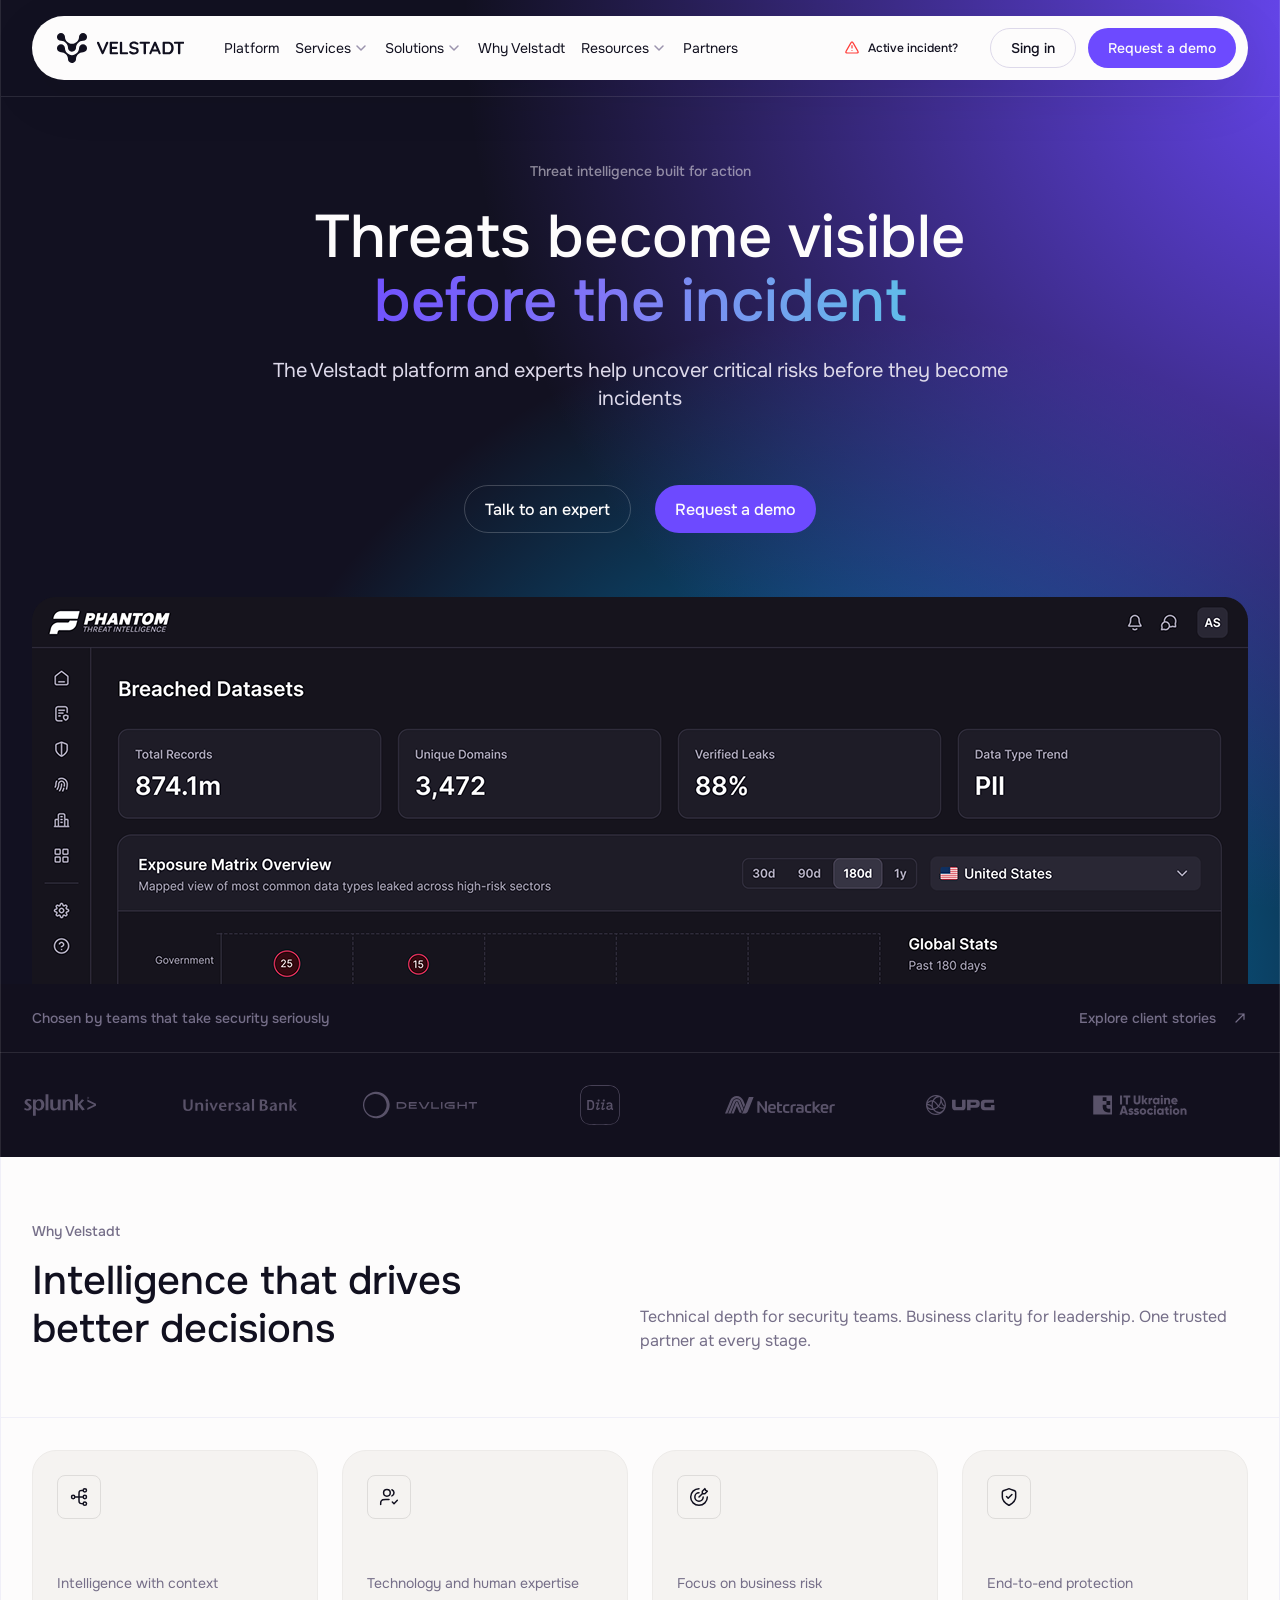
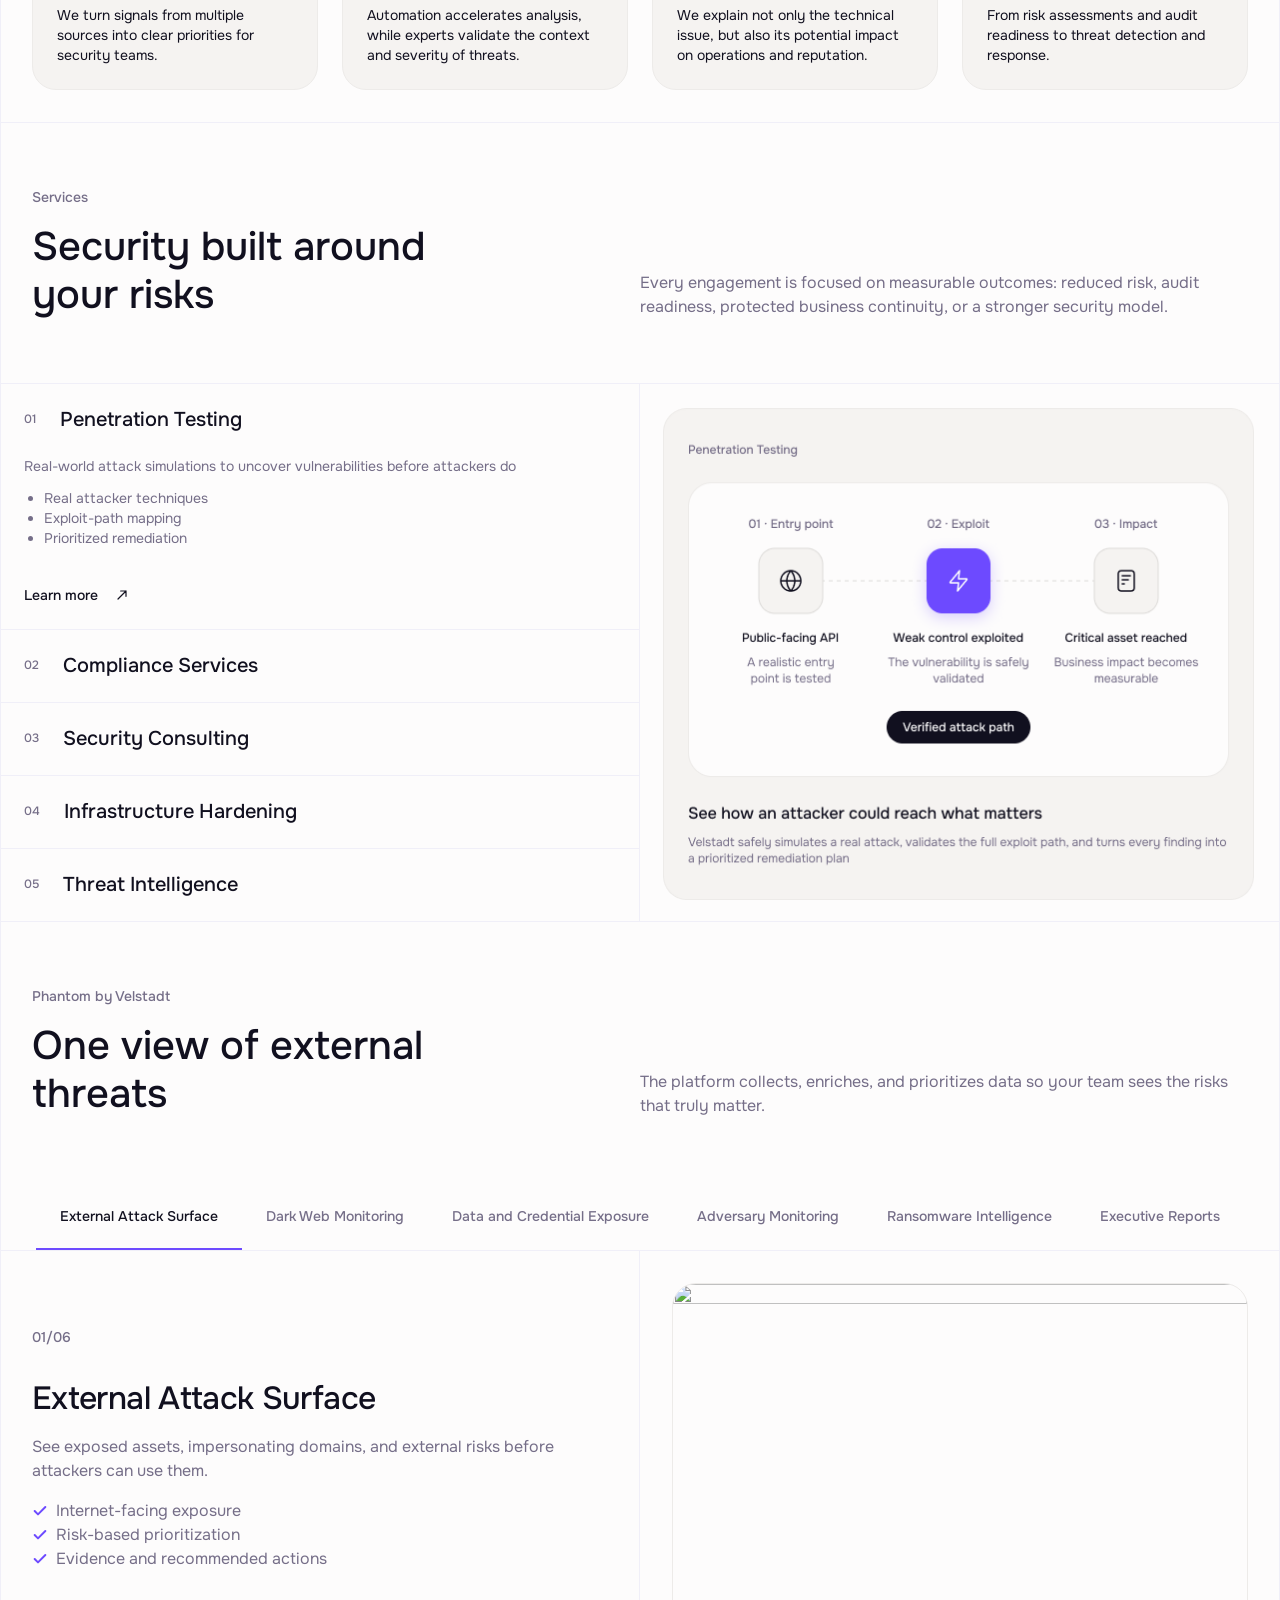
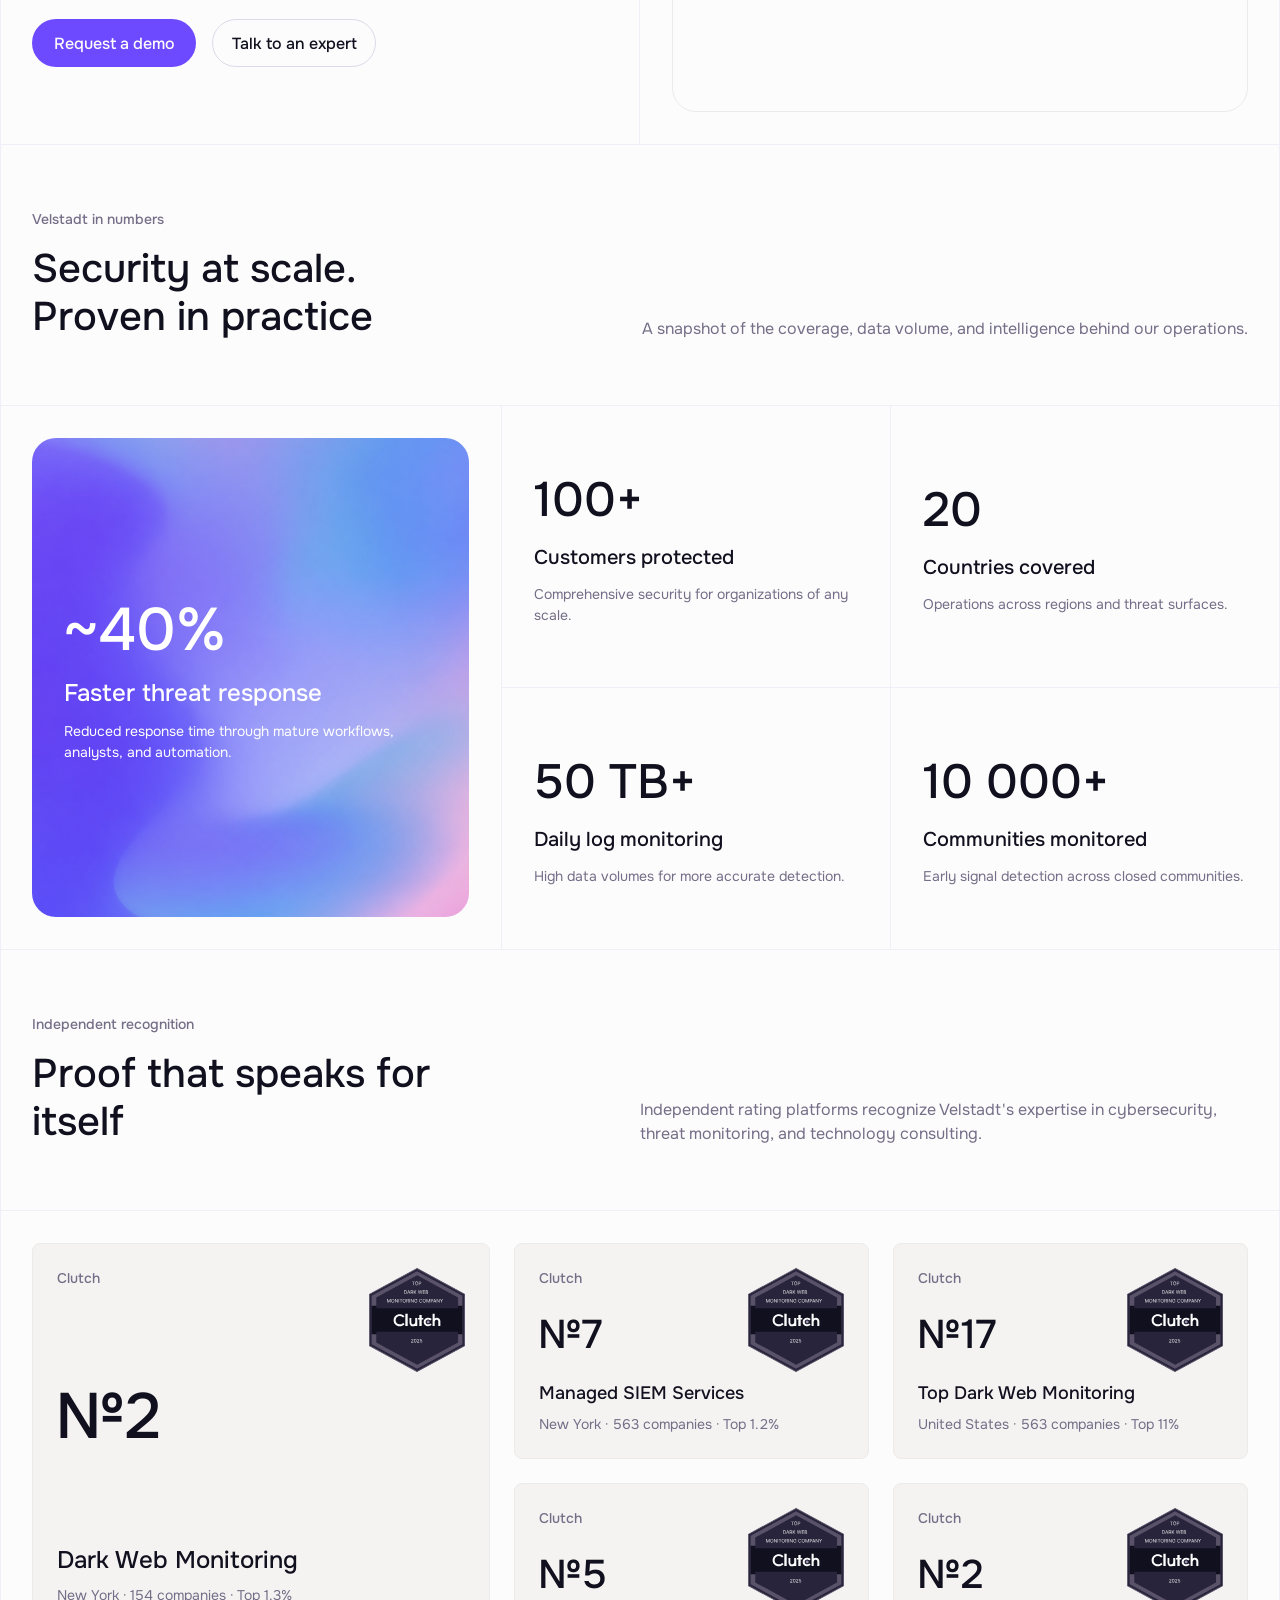
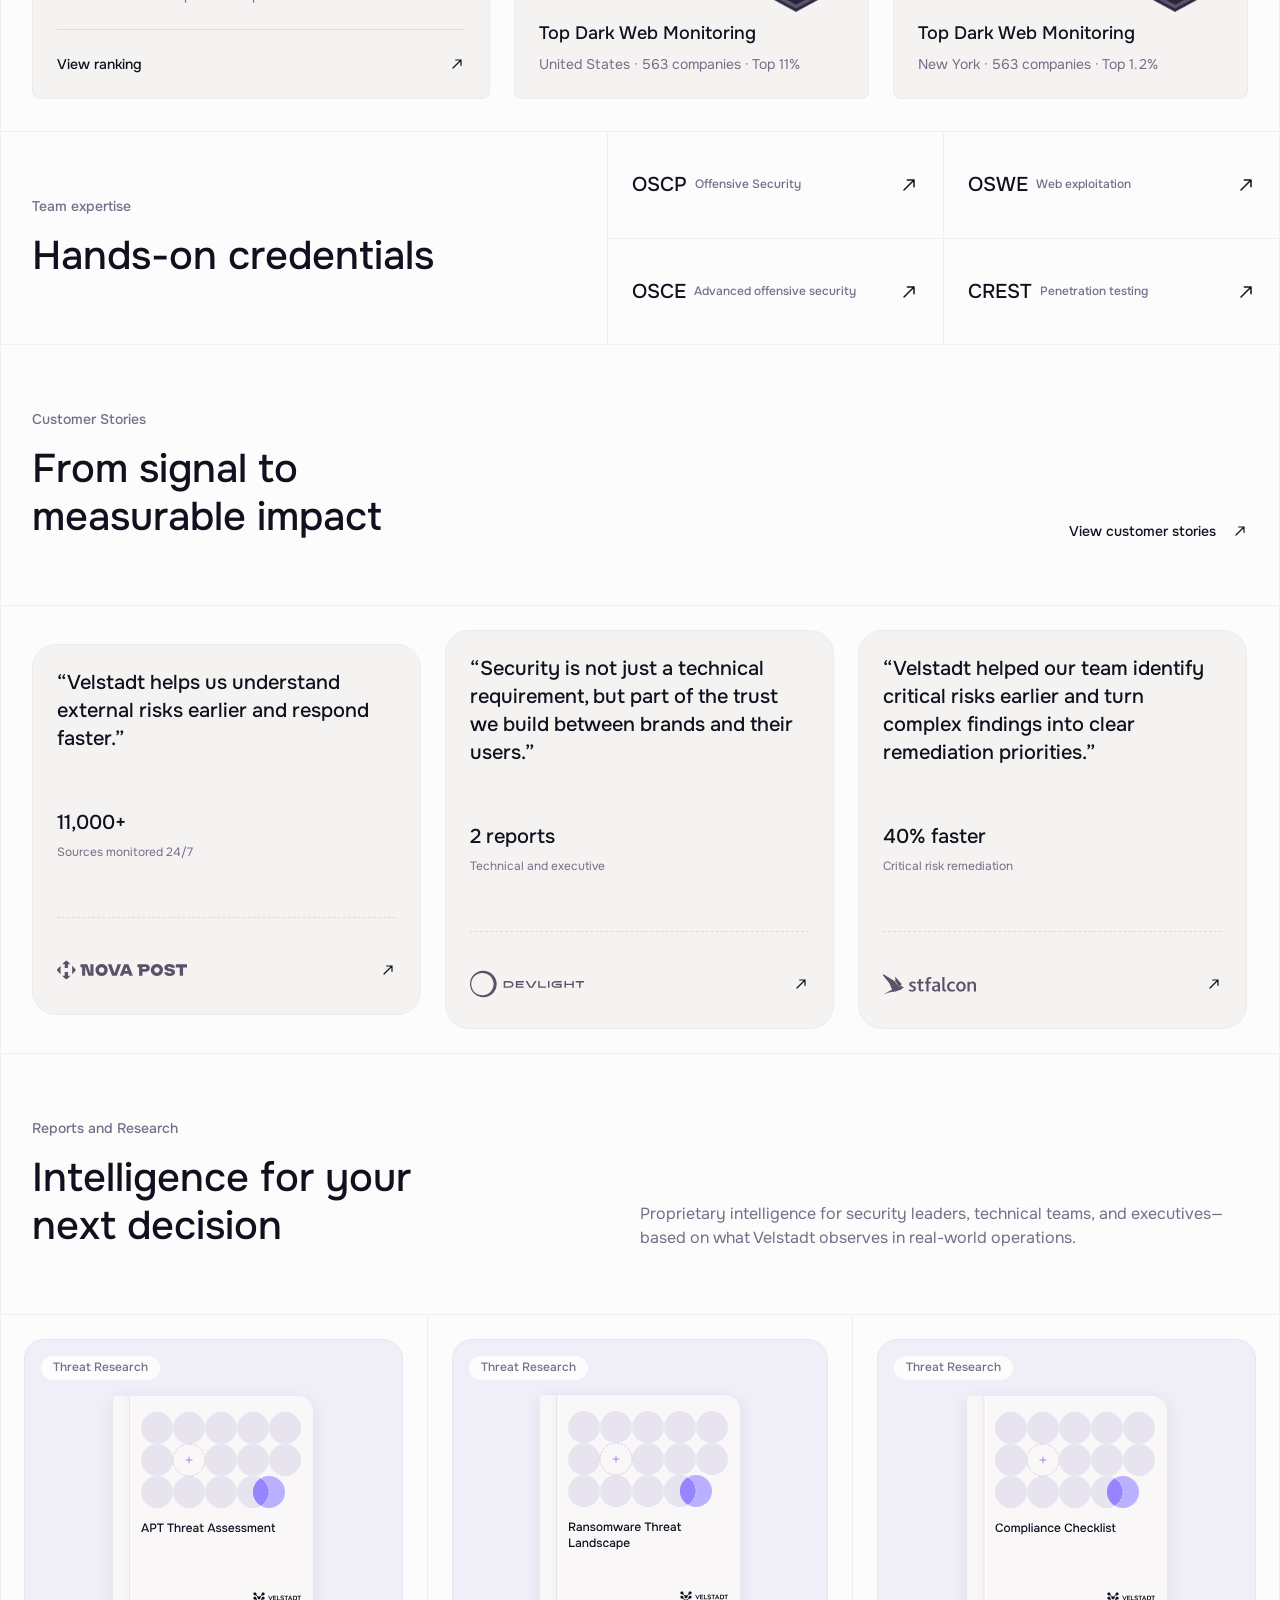
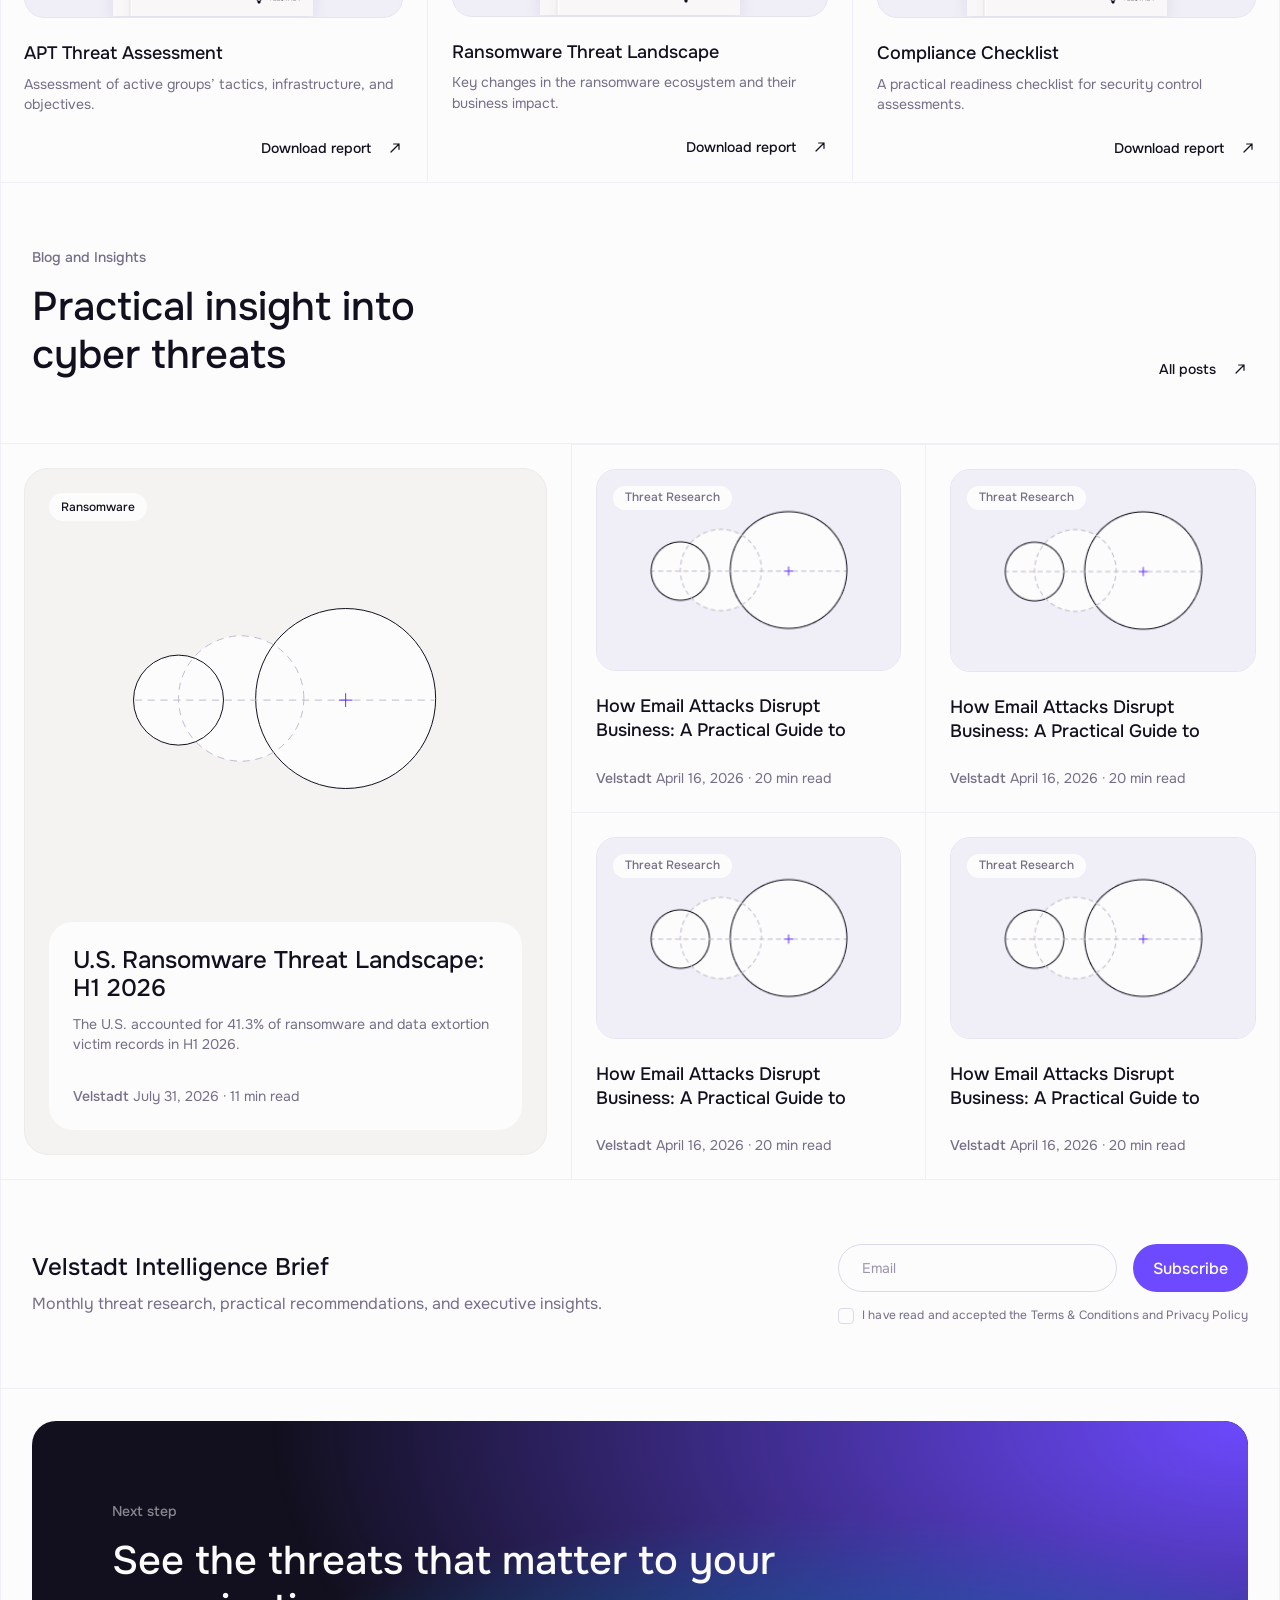
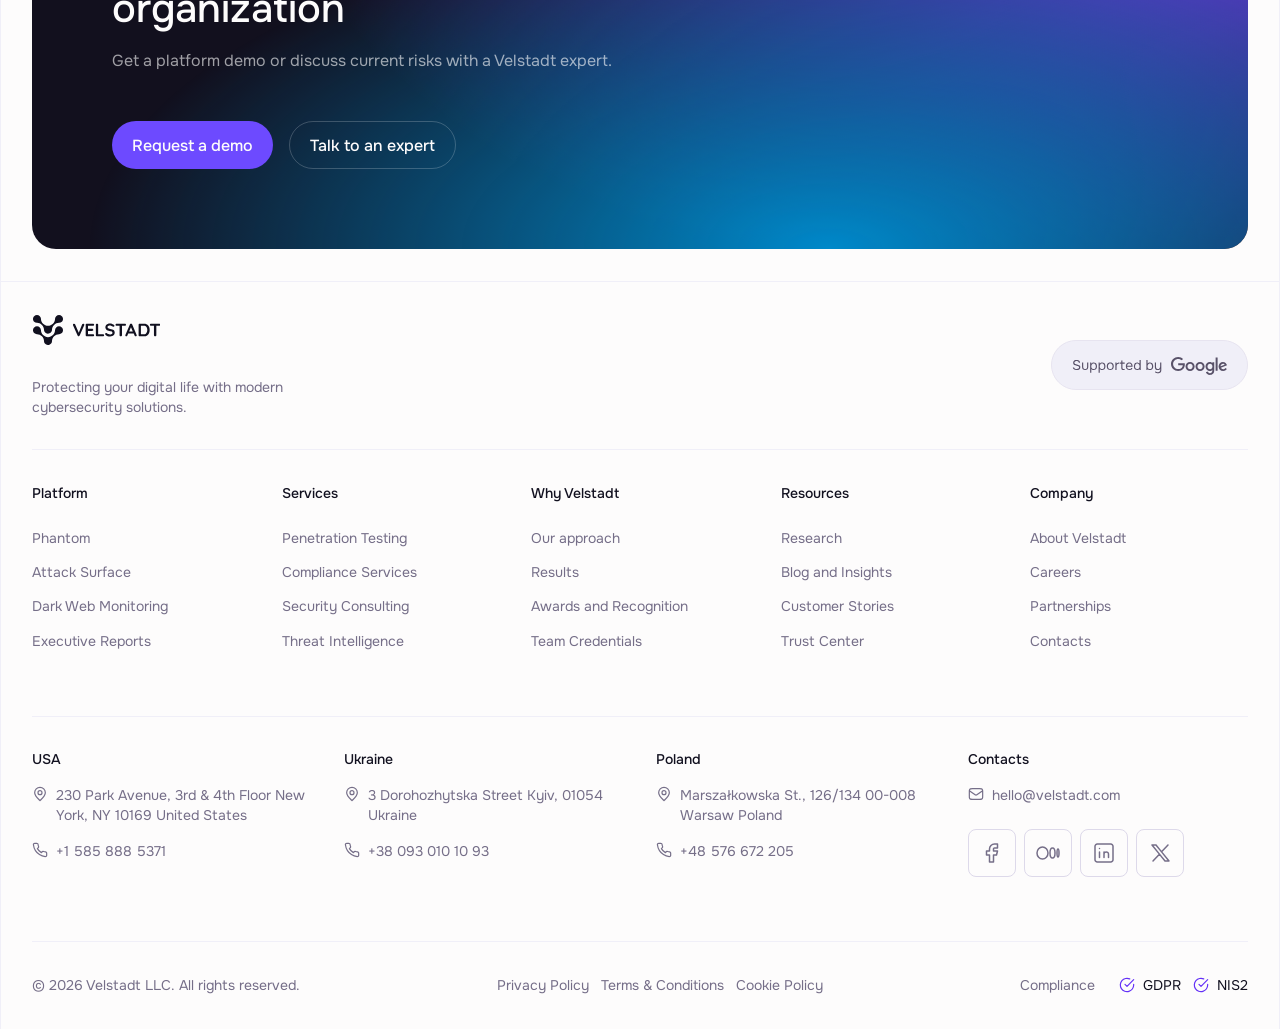
==== commit f8d39856: "phantom section added" ====
--- a/index.html
+++ b/index.html
@@ -458,6 +458,153 @@
         </div>
     </section>
 
+    <section class="section phantom">
+        <div class="section__header">
+            <div class="container section__header-container section__lines">
+                <div class="section__header-left">
+                    <h3 class="h3 section__subtitle">Phantom by Velstadt</h3>
+                    <h2 class="h2 section__title">One view of external threats</h2>
+                </div>
+                <div class="section__header-right">
+                    <p>The platform collects, enriches, and prioritizes data so your team sees the risks that truly matter.</p>
+                </div>
+            </div>
+        </div>
+        <div class="container phantom__container section__lines">
+            <div class="phantom__block">
+                <div class="phantom__tabs-wrap">
+                    <div class="phantom__tabs">
+                        <ul>
+                            <li><a href="#" class="active" data-tab="1">External Attack Surface</a></li>
+                            <li><a href="#" data-tab="2">Dark Web Monitoring</a></li>
+                            <li><a href="#" data-tab="3">Data and Credential Exposure</a></li>
+                            <li><a href="#" data-tab="4">Adversary Monitoring</a></li>
+                            <li><a href="#" data-tab="5">Ransomware Intelligence</a></li>
+                            <li><a href="#" data-tab="6">Executive Reports</a></li>
+                            <span class="phantom__tabs-indicator"></span>
+                        </ul>
+                    </div>
+                </div>
+                <div class="phantom__content">
+                    <div class="phantom__item active" data-tab-content="1">
+                        <div class="phantom__item-left">
+                            <span class="phantom__item-current">/06</span>
+                            <h3 class="h3 phantom__item-title">External Attack Surface</h3>
+                            <p>See exposed assets, impersonating domains, and external risks before attackers can use them.</p>
+                            <ul>
+                                <li>Internet-facing exposure</li>
+                                <li>Risk-based prioritization</li>
+                                <li>Evidence and recommended actions</li>
+                            </ul>
+                            <div class="phantom__item-buttons">
+                                <a href="#" class="btn btn--lg btn--primary">Request a demo</a>
+                                <a href="#" class="btn btn--lg">Talk to an expert</a>
+                            </div>
+                        </div>
+                        <div class="phantom__item-right">
+                            <img src="https://placehold.co/600x400" alt="" class="phantom__item-img">
+                        </div>
+                    </div>
+                    <div class="phantom__item" data-tab-content="2">
+                        <div class="phantom__item-left">
+                            <span class="phantom__item-current">/06</span>
+                            <h3 class="h3 phantom__item-title">Dark Web Monitoring</h3>
+                            <p>Monitor hidden sources, criminal communities, and marketplaces for activity linked to your organization.</p>
+                            <ul>
+                                <li>Brand and executive mentions</li>
+                                <li>Initial-access activity</li>
+                                <li>Analyst-validated alerts</li>
+                            </ul>
+                            <div class="phantom__item-buttons">
+                                <a href="#" class="btn btn--lg btn--primary">Request a demo</a>
+                                <a href="#" class="btn btn--lg">Talk to an expert</a>
+                            </div>
+                        </div>
+                        <div class="phantom__item-right">
+                            <img src="https://placehold.co/600x400" alt="" class="phantom__item-img">
+                        </div>
+                    </div>
+                    <div class="phantom__item" data-tab-content="3">
+                        <div class="phantom__item-left">
+                            <span class="phantom__item-current">/06</span>
+                            <h3 class="h3 phantom__item-title">Data and Credential Exposure</h3>
+                            <p>Detect exposed credentials and sensitive data across stealer logs, leaked datasets, and underground sources.</p>
+                            <ul>
+                                <li>Credential leak detection</li>
+                                <li>Stealer log visibility</li>
+                                <li>Validation and remediation</li>
+                            </ul>
+                            <div class="phantom__item-buttons">
+                                <a href="#" class="btn btn--lg btn--primary">Request a demo</a>
+                                <a href="#" class="btn btn--lg">Talk to an expert</a>
+                            </div>
+                        </div>
+                        <div class="phantom__item-right">
+                            <img src="https://placehold.co/600x400" alt="" class="phantom__item-img">
+                        </div>
+                    </div>
+                    <div class="phantom__item" data-tab-content="4">
+                        <div class="phantom__item-left">
+                            <span class="phantom__item-current">/06</span>
+                            <h3 class="h3 phantom__item-title">Adversary Monitoring</h3>
+                            <p>Track actors, campaigns, and vulnerabilities relevant to your sector, geography, and technology stack.</p>
+                            <ul>
+                                <li>Actor and campaign profiles</li>
+                                <li>IoC and CVE context</li>
+                                <li>Sector-specific intelligence</li>
+                            </ul>
+                            <div class="phantom__item-buttons">
+                                <a href="#" class="btn btn--lg btn--primary">Request a demo</a>
+                                <a href="#" class="btn btn--lg">Talk to an expert</a>
+                            </div>
+                        </div>
+                        <div class="phantom__item-right">
+                            <img src="https://placehold.co/600x400" alt="" class="phantom__item-img">
+                        </div>
+                    </div>
+                    <div class="phantom__item" data-tab-content="5">
+                        <div class="phantom__item-left">
+                            <span class="phantom__item-current">/06</span>
+                            <h3 class="h3 phantom__item-title">Ransomware Intelligence</h3>
+                            <p>Turn ransomware and data-extortion activity into earlier warning, stronger threat hunting, and faster response.</p>
+                            <ul>
+                                <li>Group and victim monitoring</li>
+                                <li>Sector and regional trends</li>
+                                <li>Actionable early warnings</li>
+                            </ul>
+                            <div class="phantom__item-buttons">
+                                <a href="#" class="btn btn--lg btn--primary">Request a demo</a>
+                                <a href="#" class="btn btn--lg">Talk to an expert</a>
+                            </div>
+                        </div>
+                        <div class="phantom__item-right">
+                            <img src="https://placehold.co/600x400" alt="" class="phantom__item-img">
+                        </div>
+                    </div>
+                    <div class="phantom__item" data-tab-content="6">
+                        <div class="phantom__item-left">
+                            <span class="phantom__item-current">/06</span>
+                            <h3 class="h3 phantom__item-title">Executive Reports</h3>
+                            <p>Translate complex threat data into clear business impact, priorities, and next actions for leadership.</p>
+                            <ul>
+                                <li>Executive risk summaries</li>
+                                <li>Exposure and threat trends</li>
+                                <li>Decision-ready recommendations</li>
+                            </ul>
+                            <div class="phantom__item-buttons">
+                                <a href="#" class="btn btn--lg btn--primary">Request a demo</a>
+                                <a href="#" class="btn btn--lg">Talk to an expert</a>
+                            </div>
+                        </div>
+                        <div class="phantom__item-right">
+                            <img src="https://placehold.co/600x400" alt="" class="phantom__item-img">
+                        </div>
+                    </div>
+                </div>
+            </div>
+        </div>
+    </section>
+
     <section class="section advantages">
         <div class="section__header">
             <div class="container section__header-container section__lines">
--- a/css/styles.css
+++ b/css/styles.css
@@ -2923,7 +2923,7 @@
         grid-template-columns: 1fr 1.55fr;
         padding: 0;
 
-        @media(width <= 1024px) {
+        @media(width <= 768px) {
             grid-template-columns: 1fr;
         }
     }
@@ -3349,4 +3349,278 @@
             }
         }
     }
+}
+
+.phantom {
+    border-bottom: 1px solid var(--gray-100);
+
+    .section__header-container {
+        border-bottom: none;
+    }
+
+    .phantom__container {
+        padding-inline: 0;
+    }
+
+    .phantom__block {
+
+        .phantom__tabs-wrap {
+            padding-inline: 10px;
+
+            @media(width <= 768px) {
+                padding-inline: 6px;
+            }
+
+            @media(width <= 576px) {
+                padding-inline: 0;
+            }
+        }
+
+        .phantom__tabs {
+            overflow-x: auto;
+            scrollbar-width: none;
+            -ms-overflow-style: none;
+
+            @media(width <= 1200px) {
+                padding-inline: 14px;
+            } 
+
+            &::-webkit-scrollbar {
+                display: none;
+            }
+            
+            ul {
+                display: flex;
+                align-items: center;
+                justify-content: center;
+                list-style: none;
+                padding: 0;
+                margin: 0;
+                width: max-content;
+                min-width: 100%;
+                position: relative;
+            }
+
+            a {
+                display: flex;
+                align-items: center;
+                justify-content: center;
+                padding: 24px;
+                font-family: var(--font-family);
+                font-weight: 500;
+                font-size: 14px;
+                line-height: 1.43;
+                text-align: center;
+                color: var(--gray-500);
+                text-decoration: none;
+                transition: color .2s ease;
+                white-space: nowrap;
+
+                @media(width <= 1200px) {
+                    padding: 18px;  
+                }
+
+                @media(width <= 1024px) {
+                    padding: 16px;  
+                }
+
+                @media(hover: hover) {
+                    &:hover {
+                        color: var(--primary-500);
+                    }
+                }
+
+                &.active {
+                    color: var(--gray-900);
+                }
+            }
+
+            .phantom__tabs-indicator {
+                position: absolute;
+                bottom: 0;
+                left: 0;
+
+                width: 0;
+                height: 2px;
+
+                background-color: var(--primary-500);
+
+                pointer-events: none;
+
+                transition:
+                    width .3s ease,
+                    transform .3s ease;
+            }
+        }
+
+        .phantom__content {
+            display: grid;
+            grid-template-columns: 1fr;
+            border-top: 1px solid var(--gray-100);
+            counter-reset: phantom-item;
+
+            .phantom__item {
+                grid-area: 1 / 1;
+                counter-increment: phantom-item;
+                display: grid;
+                grid-template-columns: repeat(2, 1fr);
+                opacity: 0;
+                visibility: hidden;
+                pointer-events: none;
+                transition:
+                    opacity .3s ease,
+                    visibility .3s ease;
+
+                @media(width <= 768px) {
+                    grid-template-columns: 1fr;
+                }
+
+                &.active {
+                    opacity: 1;
+                    visibility: visible;
+                    pointer-events: auto;
+                }
+
+                .phantom__item-left {
+                    display: flex;
+                    flex-direction: column;
+                    align-items: flex-start;
+                    justify-content: center;
+                    gap: 16px;
+                    padding: 70px 32px;
+                    font-family: var(--font-family);
+                    font-weight: 400;
+                    font-size: 16px;
+                    line-height: 1.5;
+                    color: var(--gray-500);
+                    border-right: 1px solid var(--gray-100);
+
+                    @media(width <= 1200px) {
+                        padding: 54px var(--padding);
+                    }
+
+                    @media(width <= 1024px) {
+                        padding: 36px var(--padding);
+                        font-size: 14px;
+                    }
+
+                    @media(width <= 768px) {
+                        padding: 24px var(--padding) 0;
+                        gap: 12px;
+                    }
+
+                    @media(width <= 576px) {
+                        gap: 8px;
+                    }
+                }
+
+                .phantom__item-current {
+                    display: inline-block;
+                    font-family: var(--font-family);
+                    font-weight: 500;
+                    font-size: 14px;
+                    line-height: 1.43;
+                    color: var(--gray-500);
+                    margin-bottom: 16px;
+
+                    &::before {
+                        content: counter(phantom-item, decimal-leading-zero);
+                    }
+
+                    @media(width <= 1024px) {
+                        margin-bottom: 8px;
+                    }
+                }
+
+                .phantom__item-title {
+                    font-family: var(--font-family);
+                    font-weight: 500;
+                    font-size: 32px;
+                    line-height: 1.25;
+                    letter-spacing: -0.02em;
+                    color: var(--gray-900);
+
+                    @media(width <= 1024px) {
+                        font-size: 24px;
+                    }
+                }
+
+                ul {
+
+                    li {
+                        display: flex;
+                        align-items: flex-start;
+                        justify-content: flex-start;
+                        gap: 8px;
+
+                        &::before {
+                            content: '';
+                            display: block;
+                            margin-top: 4px;
+                            width: 16px;
+                            height: 16px;
+                            flex-shrink: 0;
+                            mask-image: url('../images/icons/check.svg');
+                            mask-repeat: no-repeat;
+                            mask-position: center;
+                            mask-size: 16px;
+                            background-color: var(--primary-500);
+                        }
+                    }
+                }
+
+                .phantom__item-buttons {
+                    margin-top: 32px;
+                    display: flex;
+                    flex-wrap: wrap;
+                    align-items: center;
+                    justify-content: flex-start;
+                    gap: 16px;
+
+                    @media(width <= 1200px) {
+                        margin-top: 16px;
+                    }
+
+                    @media(width <= 576px) {
+                        margin-top: 8px;
+                        gap: 8px;
+                    }
+
+                    .btn {
+                        flex: 1 1 160px;
+                    }
+                }
+
+                .phantom__item-right {
+                    padding: var(--padding);
+                    display: flex;
+                    align-items: center;
+                    justify-content: center;
+
+                    @media(width <= 1200px) {
+                        padding-left: 14px;
+                    }
+
+                    @media(width <= 1024px) {
+                        padding-left: 10px;
+                    }
+
+                    @media(width <= 768px) {
+                        padding: var(--padding);
+                    }
+
+                    img {
+                        display: block;
+                        width: 100%;
+                        border: 1px solid var(--border);
+                        border-radius: 24px;
+                        aspect-ratio: 590 / 440;
+                        object-fit: cover;
+                        object-position: center;
+                        max-width: 590px;
+                    }
+                }
+            }
+        }
+    }
 }
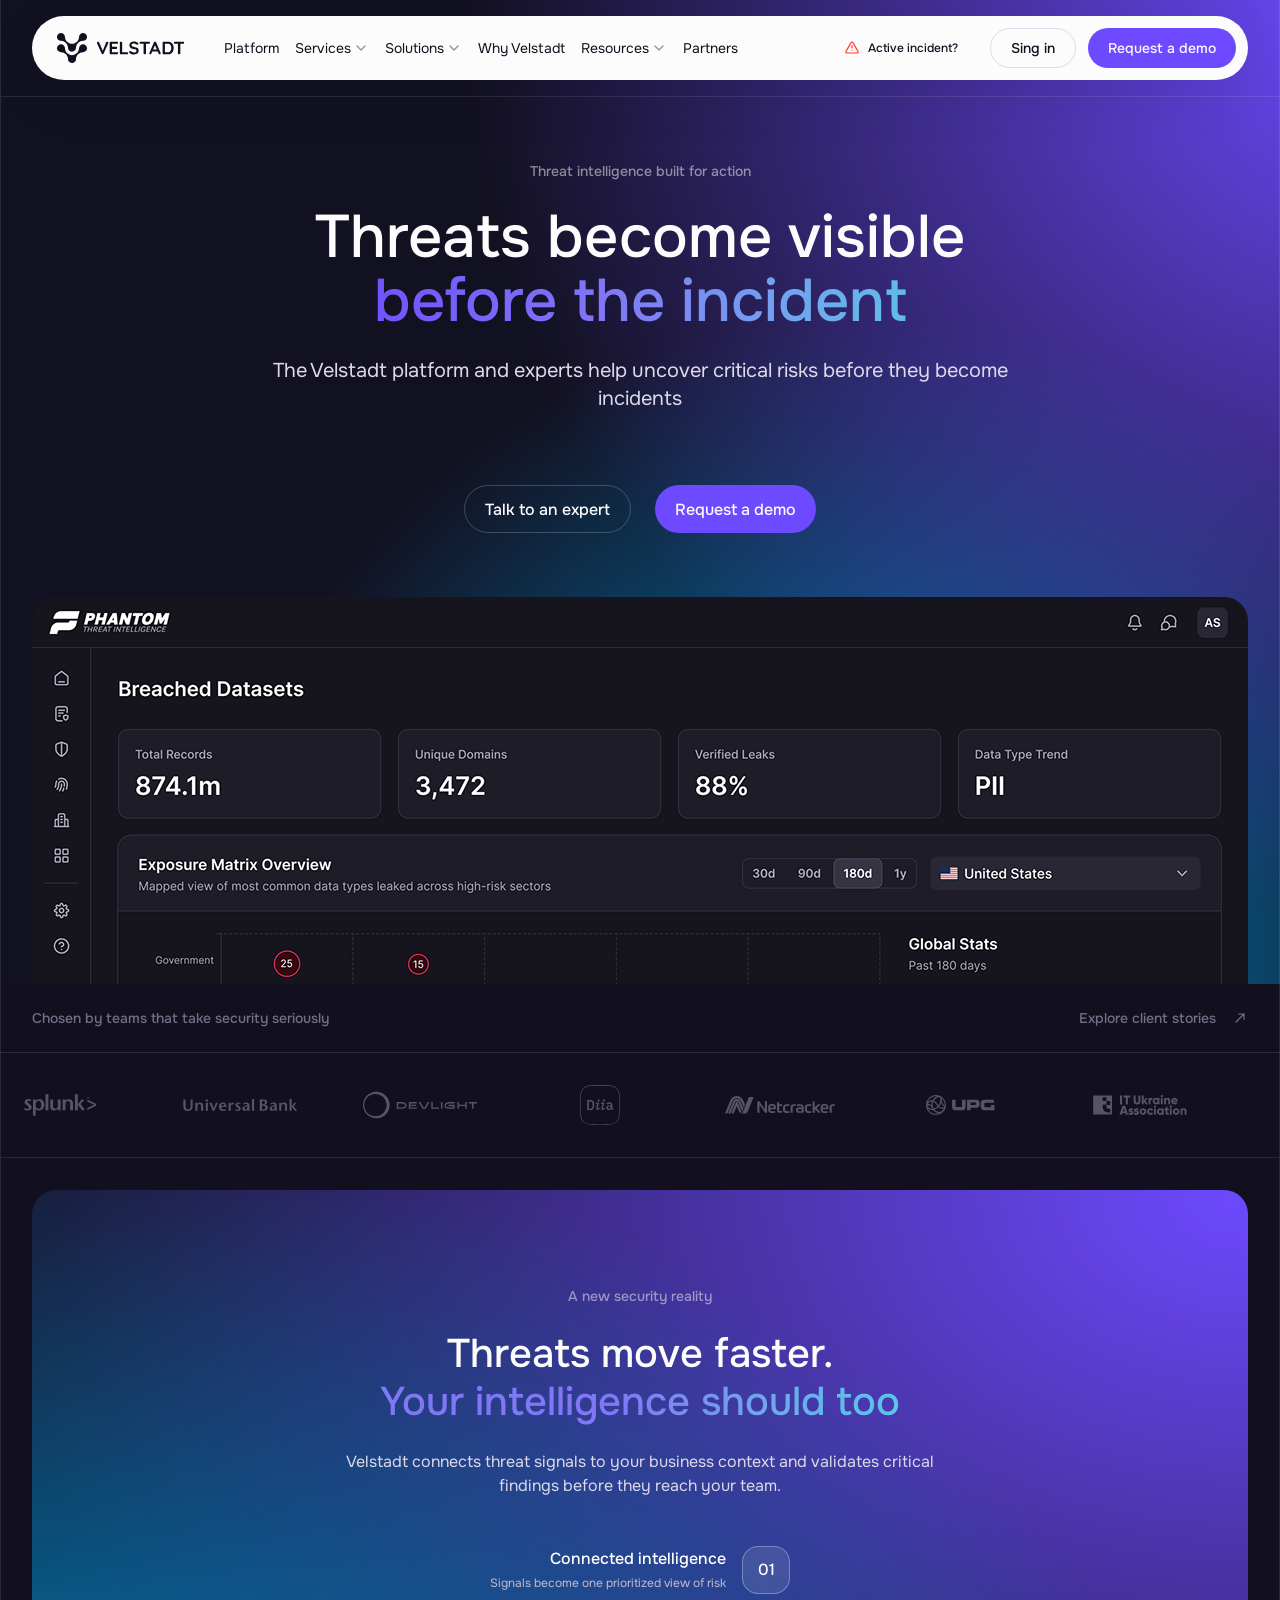
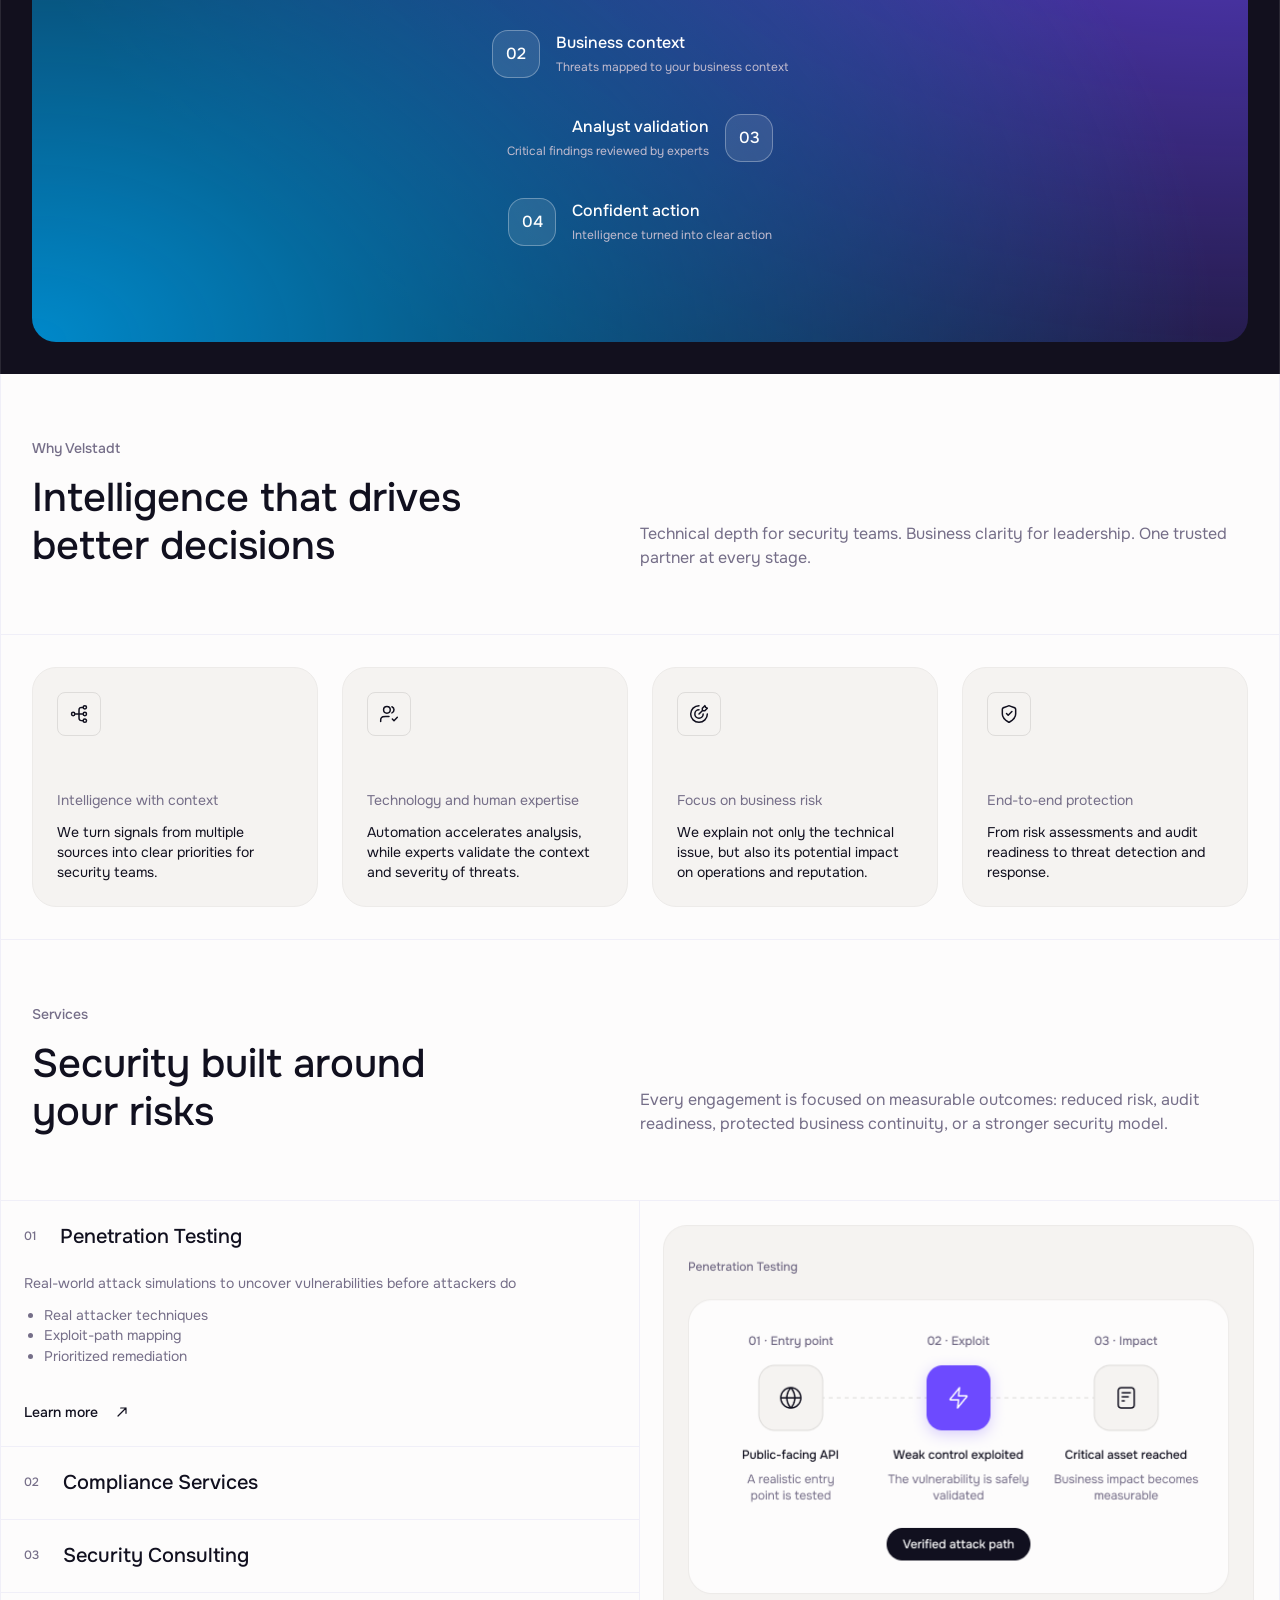
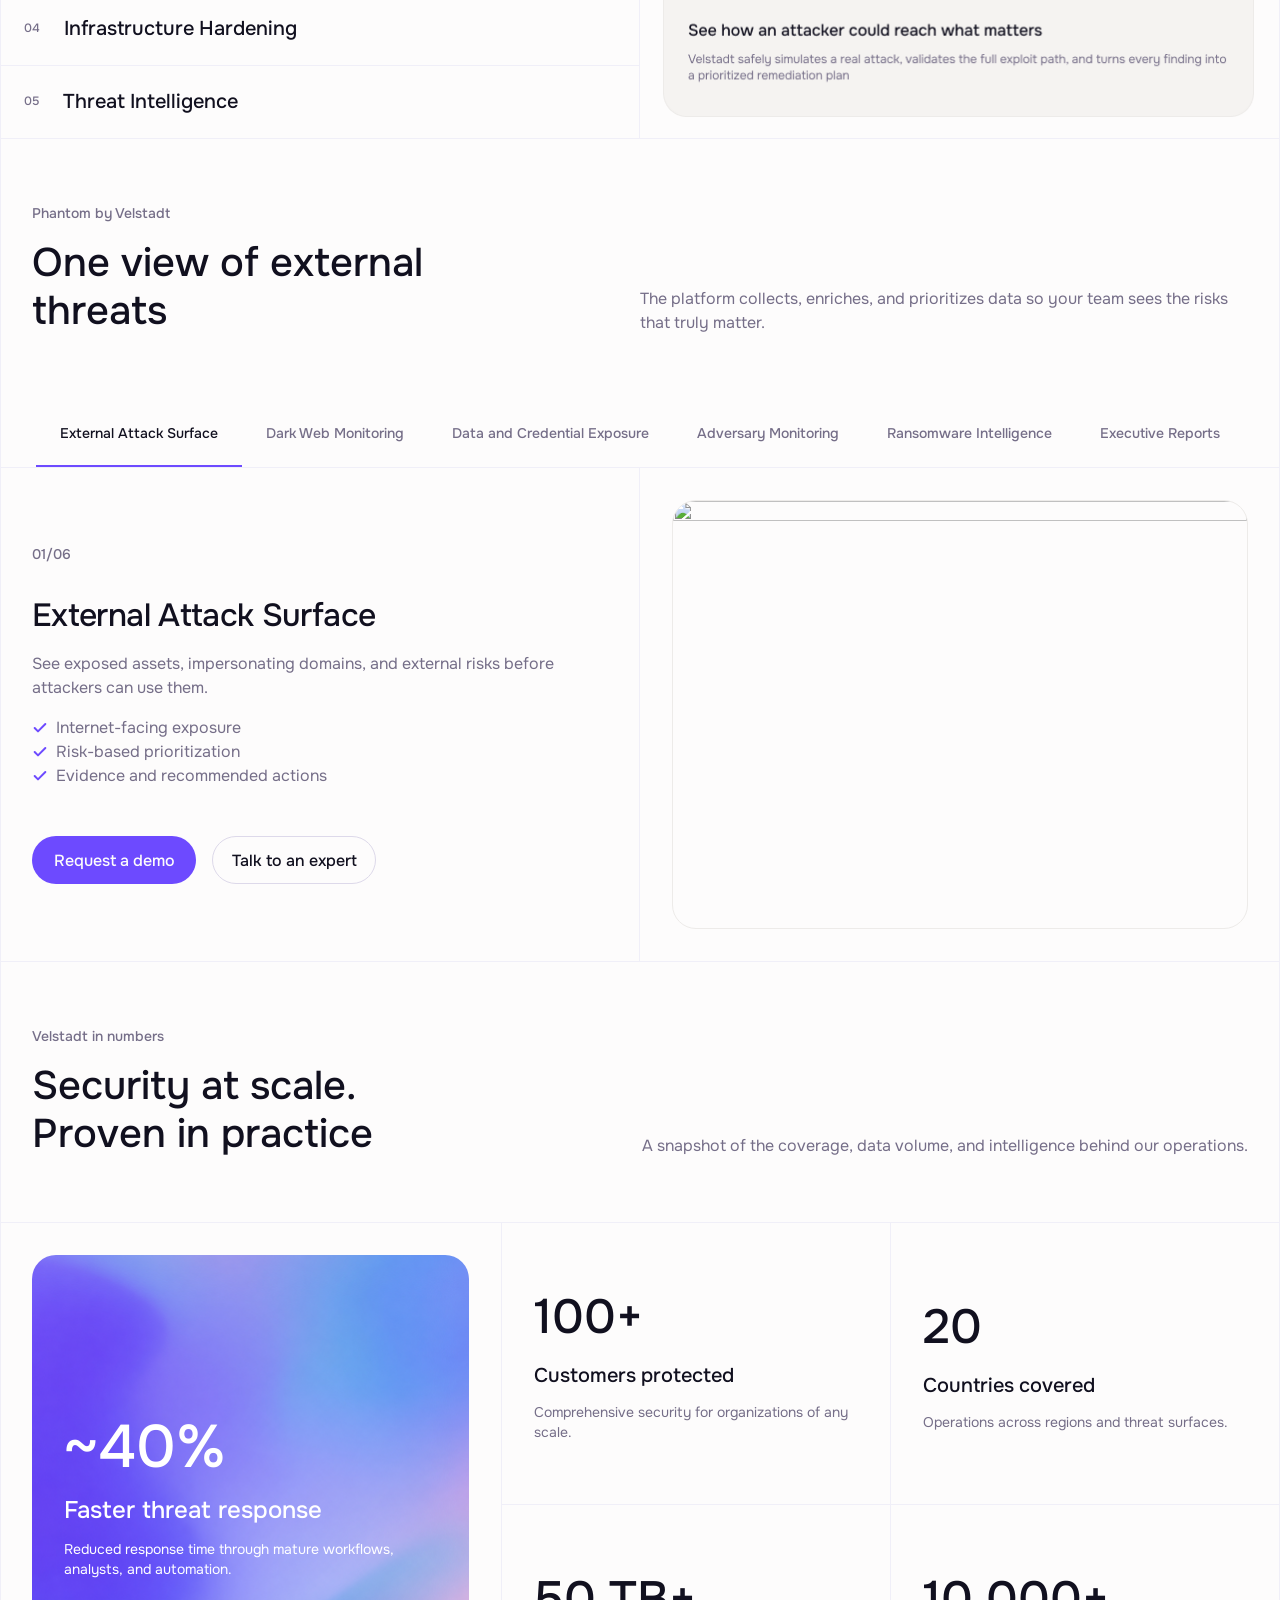
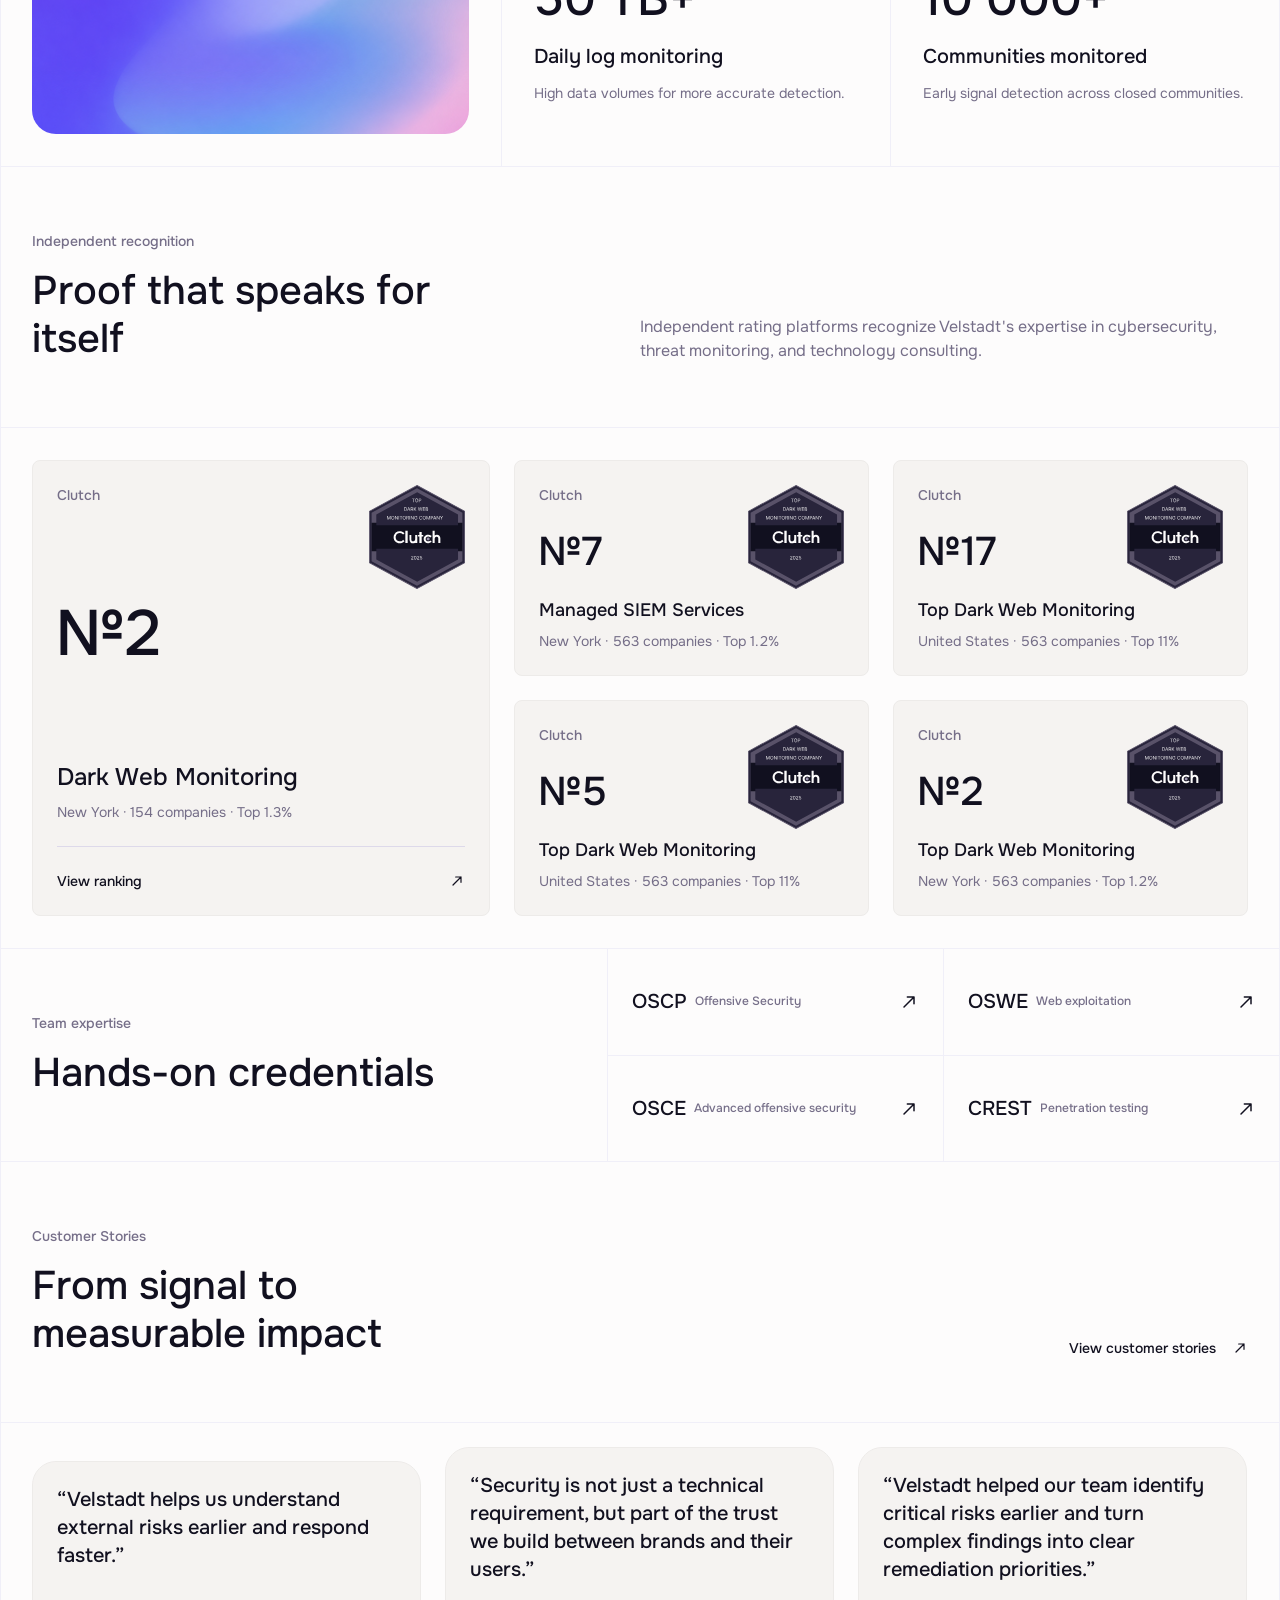
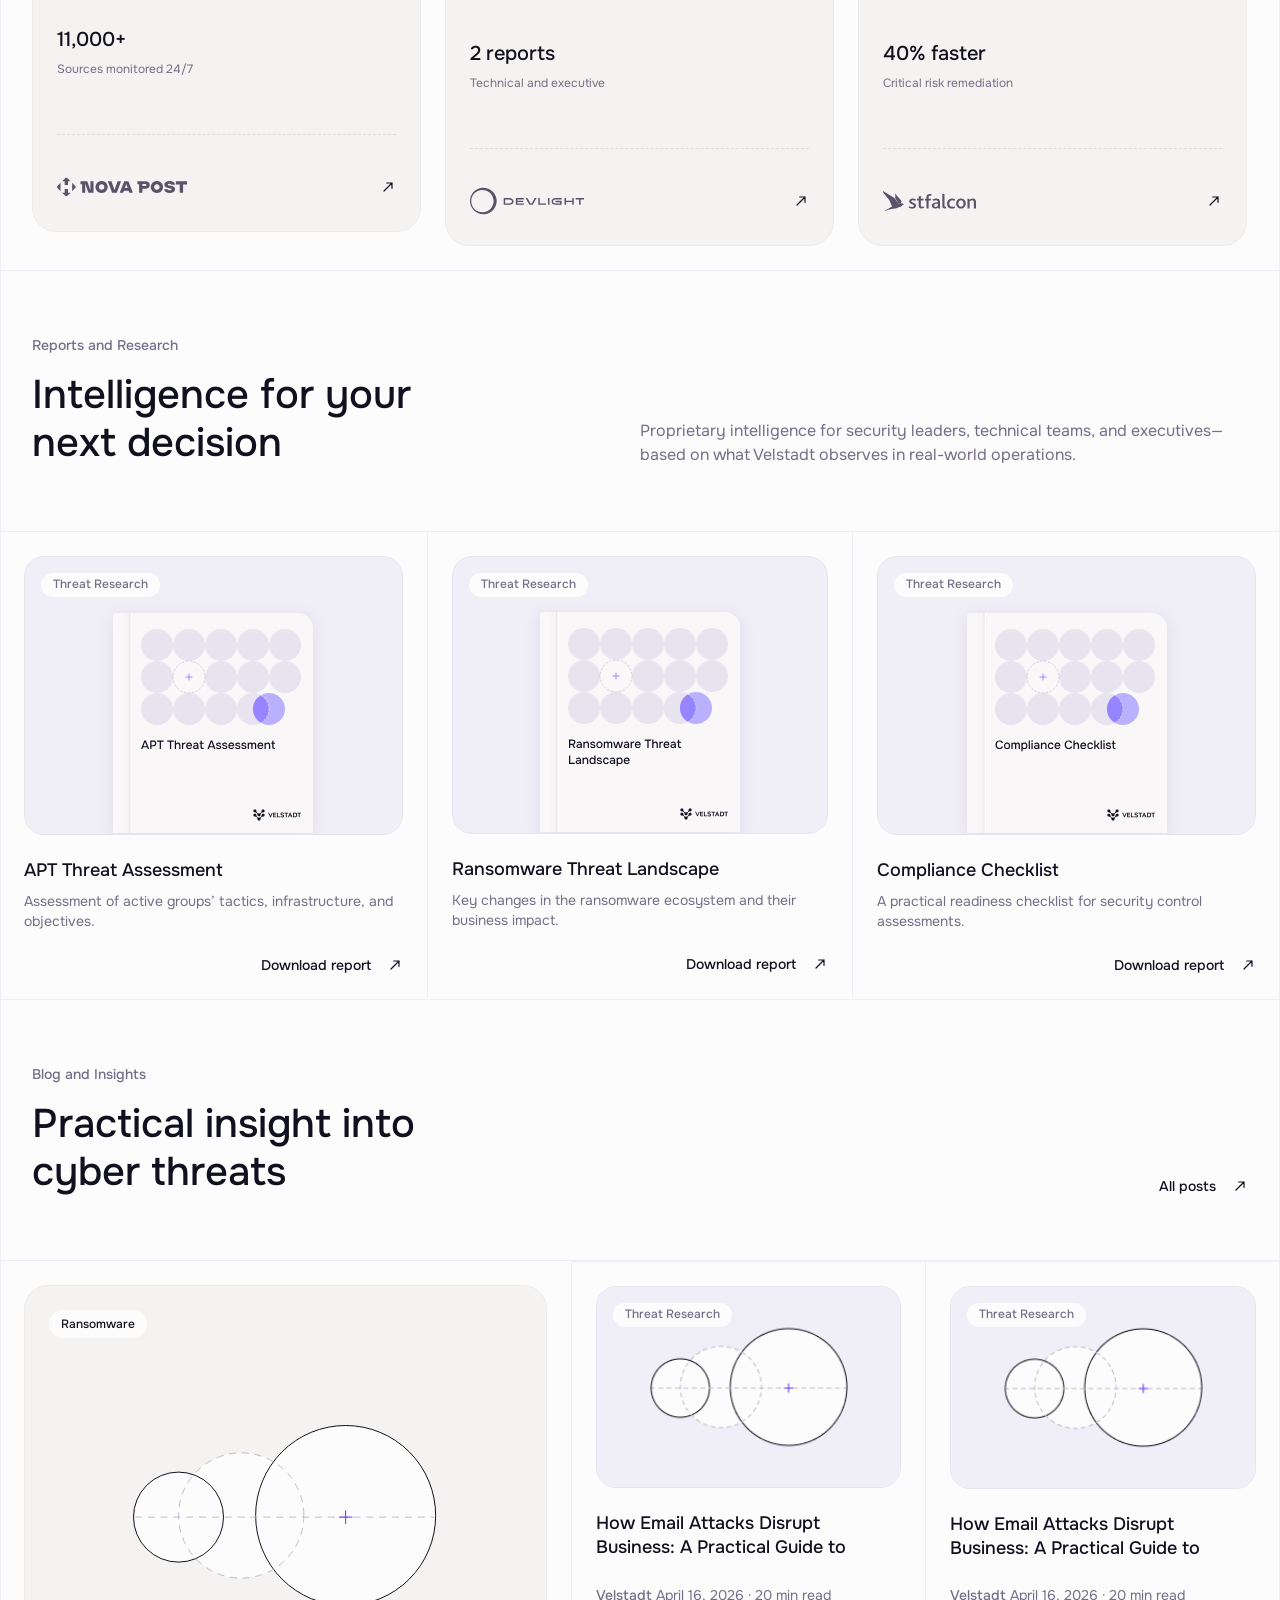
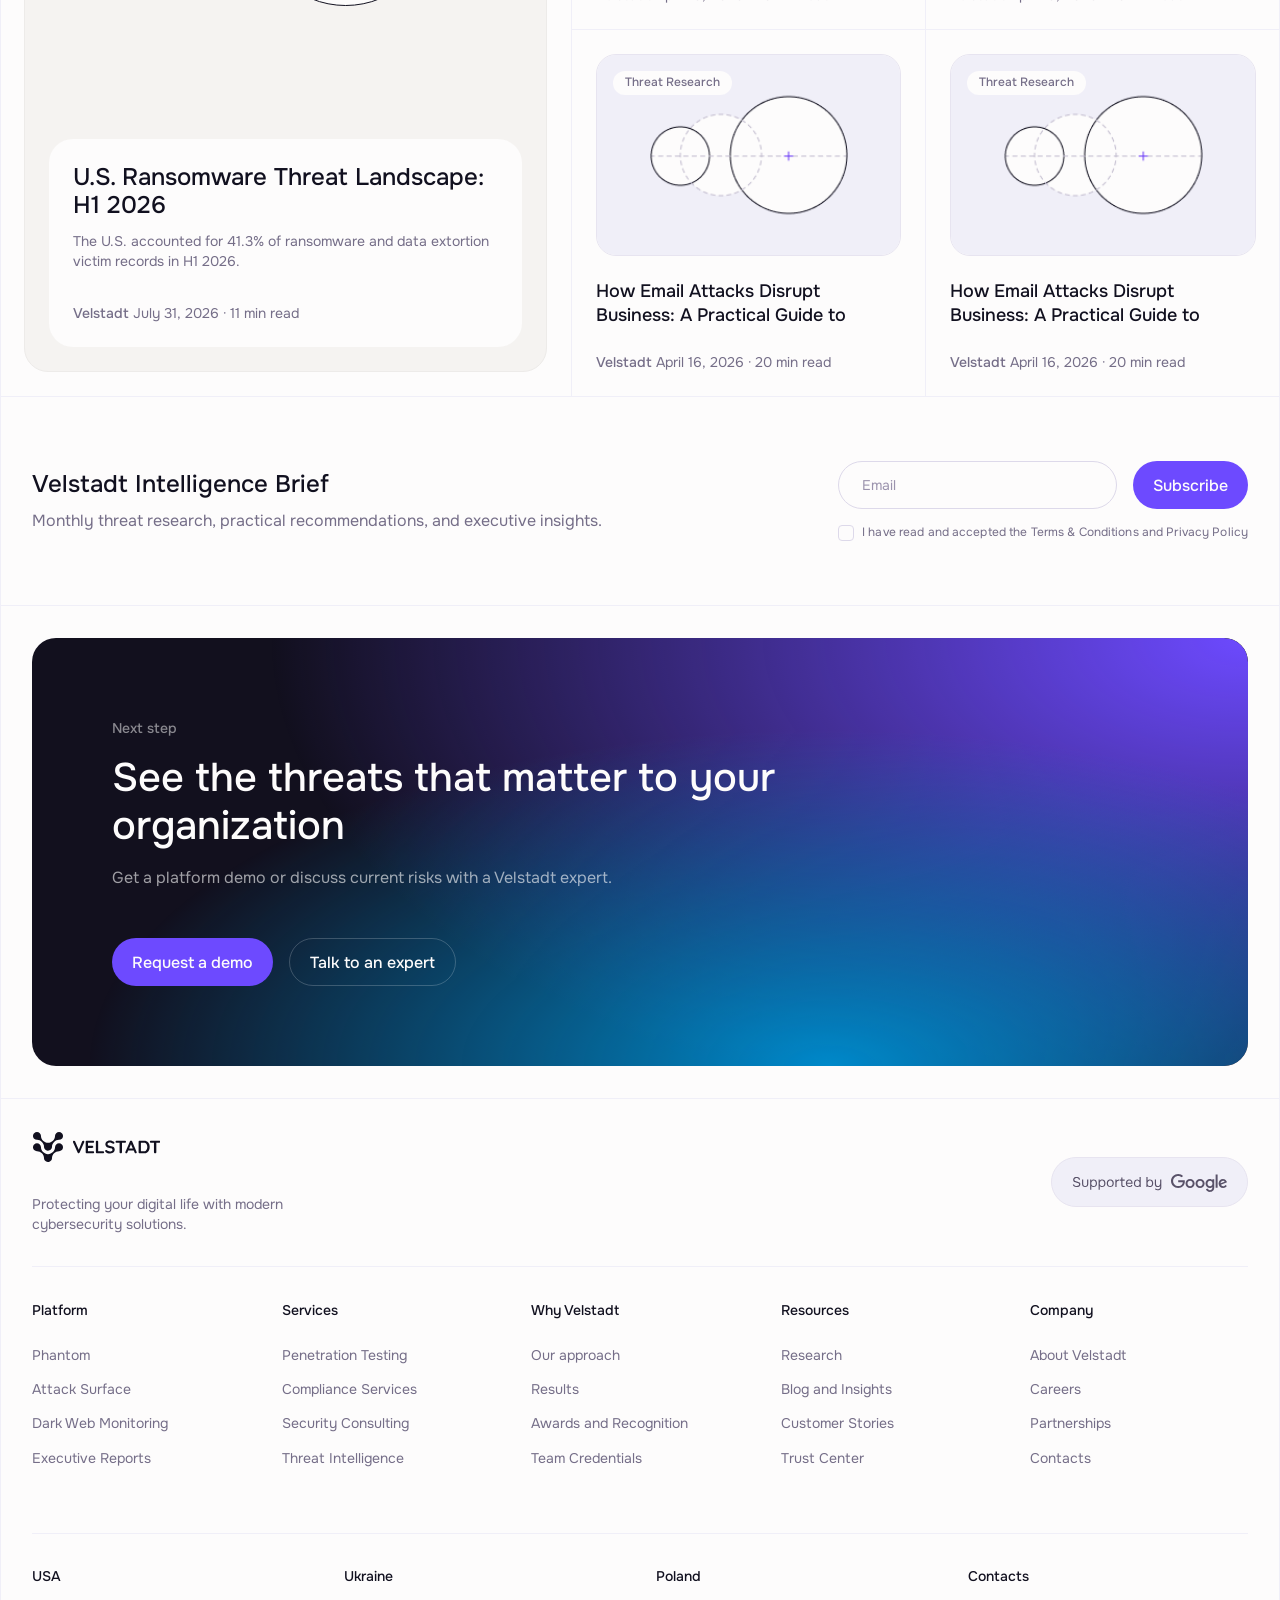
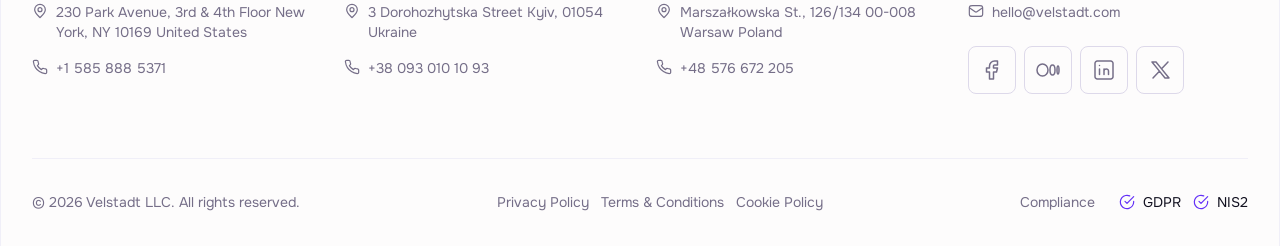
==== commit 6477e5ec: "update" ====
--- a/index.html
+++ b/index.html
@@ -311,6 +311,48 @@
         </div>
     </section>
 
+    <section class="section security">
+        <div class="container security__container section__lines section__lines-white">
+            <div class="security__content">
+                <div class="security__header">
+                    <h3 class="h3 section__subtitle">A new security reality</h3>
+                    <h2 class="h2 section__title">Threats move faster.<br><span>Your intelligence should too</span></h2>
+                    <p>Velstadt connects threat signals to your business context and validates critical findings before they reach your team.</p>
+                </div>
+                <div class="security__steps">
+                    <div class="security__steps-item">
+                        <div class="security__steps-text">
+                            <h3 class="h3 security__steps-title">Connected intelligence</h3>
+                            <span class="security__steps-description">Signals become one prioritized view of risk</span>
+                        </div>
+                        <span class="security__steps-number">01</span>
+                    </div>
+                    <div class="security__steps-item">
+                        <div class="security__steps-text">
+                            <h3 class="h3 security__steps-title">Business context</h3>
+                            <span class="security__steps-description">Threats mapped to your business context</span>
+                        </div>
+                        <span class="security__steps-number">02</span>
+                    </div>
+                    <div class="security__steps-item">
+                        <div class="security__steps-text">
+                            <h3 class="h3 security__steps-title">Analyst validation</h3>
+                            <span class="security__steps-description">Critical findings reviewed by experts</span>
+                        </div>
+                        <span class="security__steps-number">03</span>
+                    </div>
+                    <div class="security__steps-item">
+                        <div class="security__steps-text">
+                            <h3 class="h3 security__steps-title">Confident action</h3>
+                            <span class="security__steps-description">Intelligence turned into clear action</span>
+                        </div>
+                        <span class="security__steps-number">04</span>
+                    </div>
+                </div>
+            </div>
+        </div>
+    </section>
+
     <section class="section about">
         <div class="section__header">
             <div class="container section__header-container section__lines">
--- a/css/styles.css
+++ b/css/styles.css
@@ -3623,4 +3623,150 @@
             }
         }
     }
+}
+
+.security {
+    background: #12101e;
+    border-top: 1px solid rgba(255, 255, 255, 0.1);
+    overflow: hidden;
+
+    .security__container {
+        padding-block: var(--padding);
+    }
+
+    .security__content {
+        position: relative;
+        z-index: 0;
+        padding: 96px 32px;
+        display: flex;
+        flex-direction: column;
+        align-items: center;
+        justify-content: center;
+        gap: 48px;
+        
+        &::after {
+            content: '';
+            border-radius: 24px;
+            display: block;
+            position: absolute;
+            inset: 0;
+            background:
+                radial-gradient(
+                    97.2% 108.6% at 0% 100%,
+                    #0089ca 0%,
+                    rgba(0, 137, 202, 0) 100%
+                ),
+                radial-gradient(
+                    108.25% 126.95% at 100% 0%,
+                    #6d4aff 0%,
+                    rgba(109, 74, 255, 0) 100%
+                ),
+                #12101e;
+            z-index: -1;
+        }
+
+        .security__header {
+            max-width: 630px;
+            display: flex;
+            flex-direction: column;
+            align-items: center;
+            justify-content: flex-start;
+            gap: 24px;
+
+            .section__subtitle {
+                font-family: var(--font-family);
+                font-weight: 500;
+                font-size: 14px;
+                line-height: 1.43;
+                text-align: center;
+                color: rgba(222, 217, 227, 0.6);
+            }
+
+            .section__title {
+                font-family: var(--font-family);
+                font-weight: 500;
+                font-size: 40px;
+                line-height: 1.2;
+                text-align: center;
+                color: var(--back);
+
+                span {
+                    background: linear-gradient(90deg, #8177f6 0%, #8177f6 45%, #6fa8ed 75%, #58c7e8 100%);
+                    background-clip: text;
+                    -webkit-background-clip: text;
+                    -webkit-text-fill-color: transparent;
+                }
+            }
+
+            p {
+                font-family: var(--font-family);
+                font-weight: 400;
+                font-size: 16px;
+                line-height: 1.5;
+                text-align: center;
+                color: var(--gray-200);
+            }
+        }
+
+        .security__steps {
+            display: flex;
+            flex-direction: column;
+            align-items: center;
+            justify-content: flex-start;
+            gap: 36px;
+
+            .security__steps-item {
+                display: flex;
+                align-items: center;
+                justify-content: flex-end;
+                gap: 16px;
+
+                &:nth-child(even) {
+                    flex-direction: row-reverse;
+                    
+                    .security__steps-title,
+                    .security__steps-description {
+                        text-align: left;
+                    }
+                }
+
+                .security__steps-title {
+                    font-family: var(--font-family);
+                    font-weight: 500;
+                    font-size: 16px;
+                    line-height: 1.5;
+                    text-align: right;
+                    color: var(--white);
+                }
+
+                .security__steps-description {
+                    display: inline-block;
+                    font-family: var(--font-family);
+                    font-weight: 400;
+                    font-size: 12px;
+                    line-height: 1.33;
+                    text-align: right;
+                    color: var(--gray-300);
+                }
+
+                .security__steps-number {
+                    display: flex;
+                    align-items: center;
+                    justify-content: center;
+                    border: 1px solid rgba(255, 255, 255, 0.3);
+                    border-radius: 16px;
+                    padding: 12px;
+                    width: 48px;
+                    height: 48px;
+                    font-family: var(--font-family);
+                    font-weight: 500;
+                    font-size: 16px;
+                    line-height: 1.5;
+                    text-align: center;
+                    color: var(--white);
+                    background: rgba(255, 255, 255, 0.1);
+                }
+            }
+        }
+    }
 }
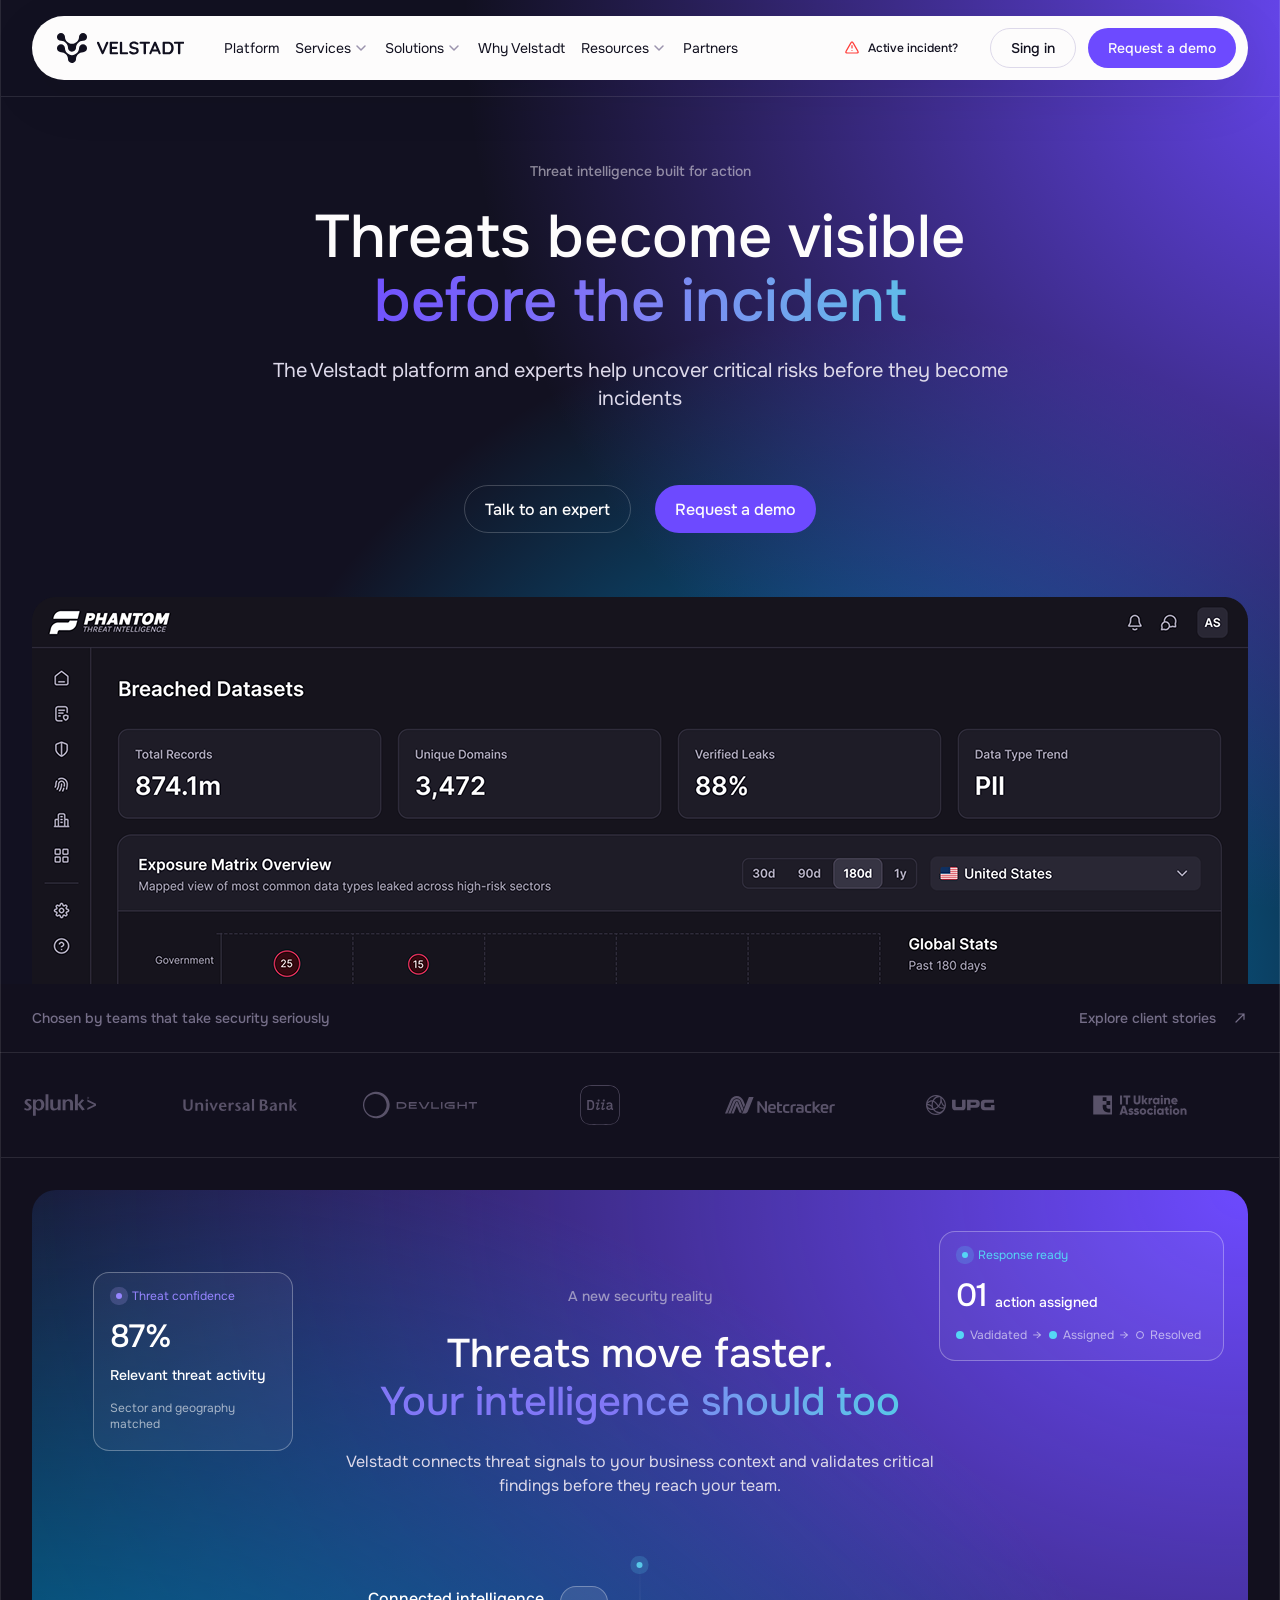
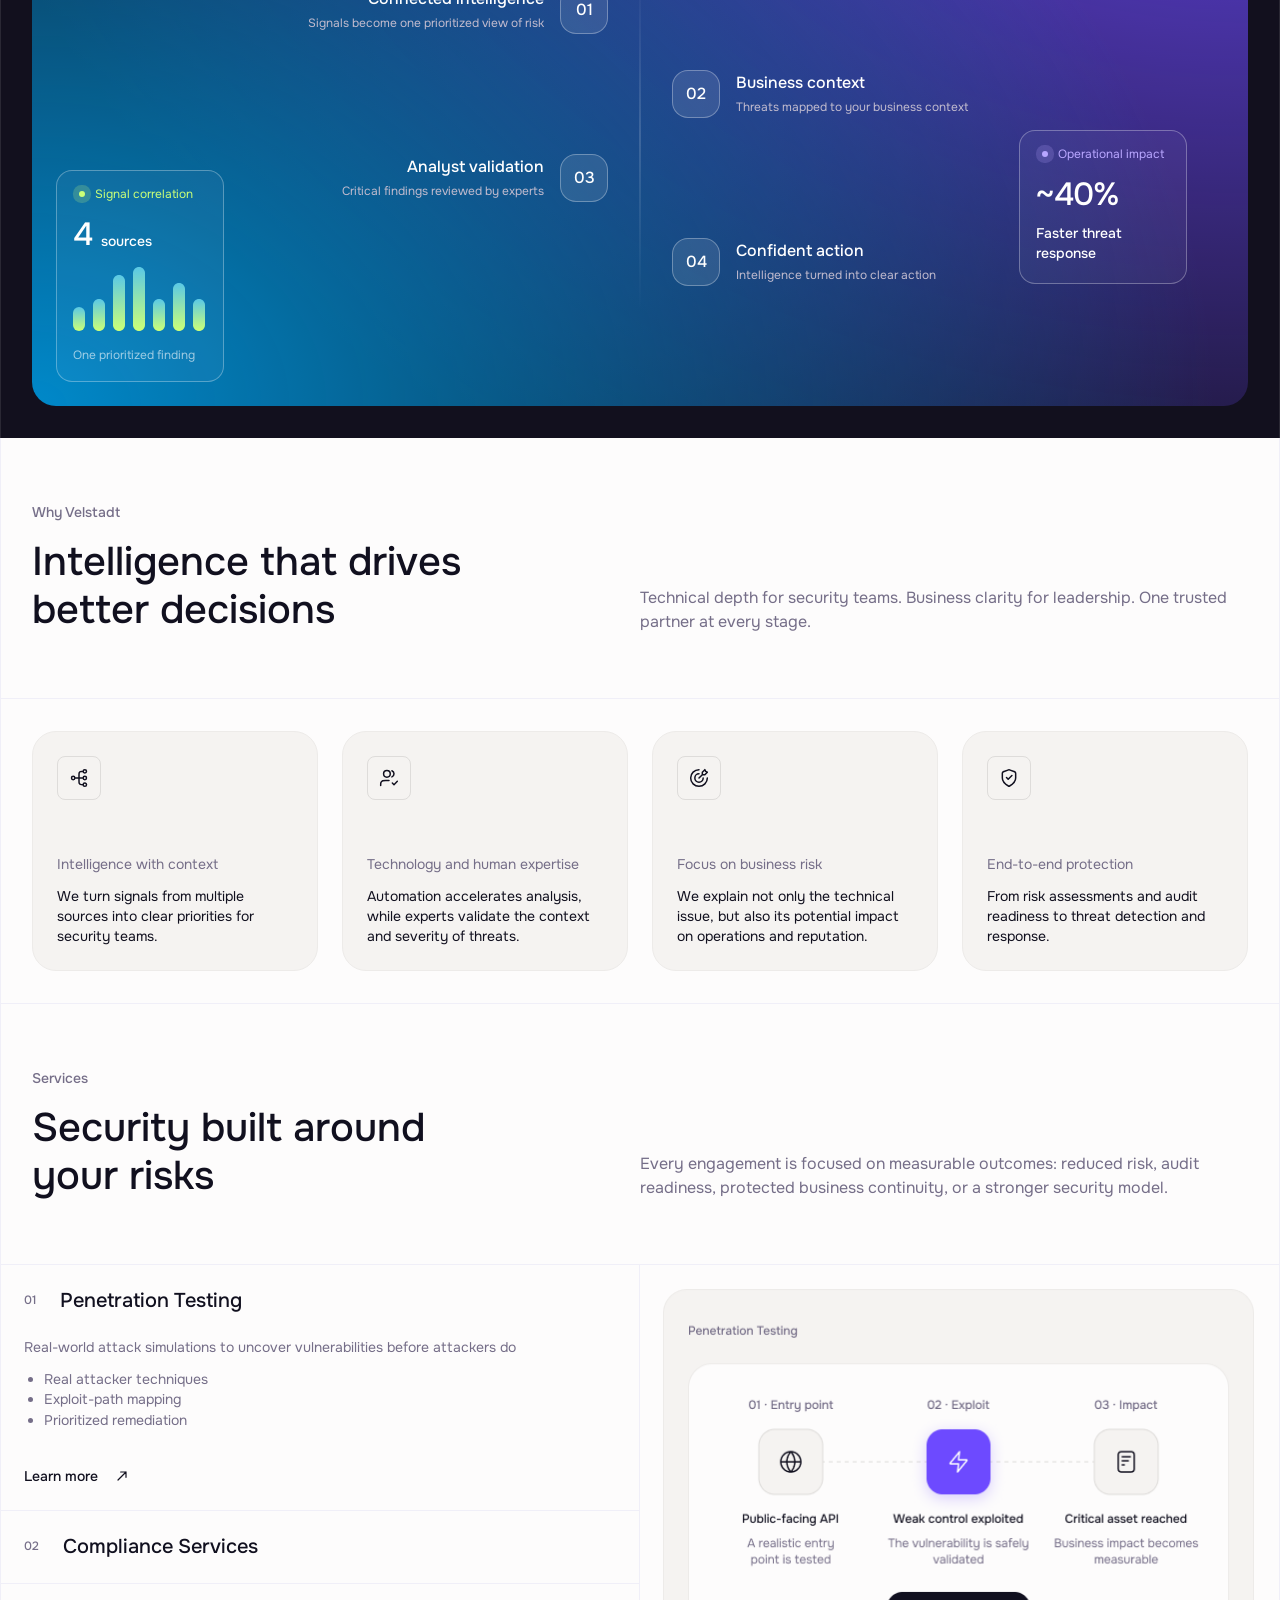
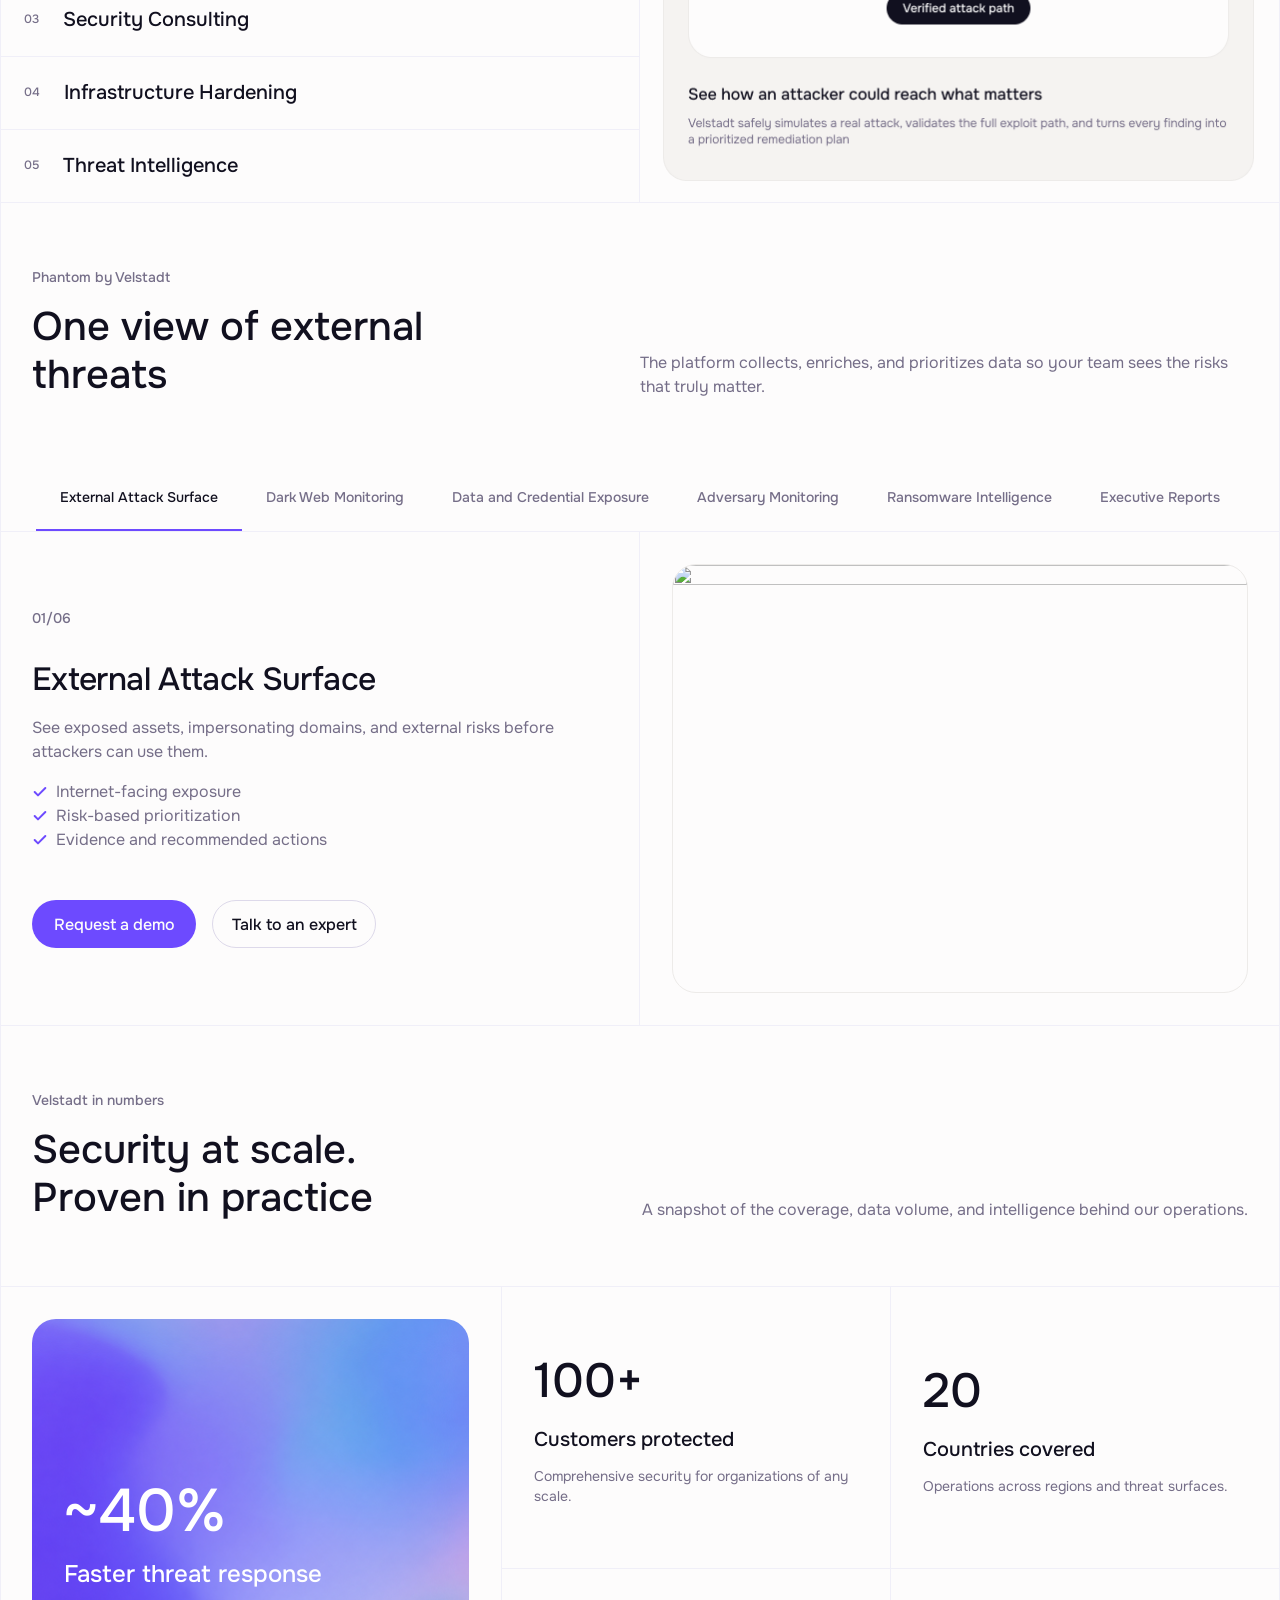
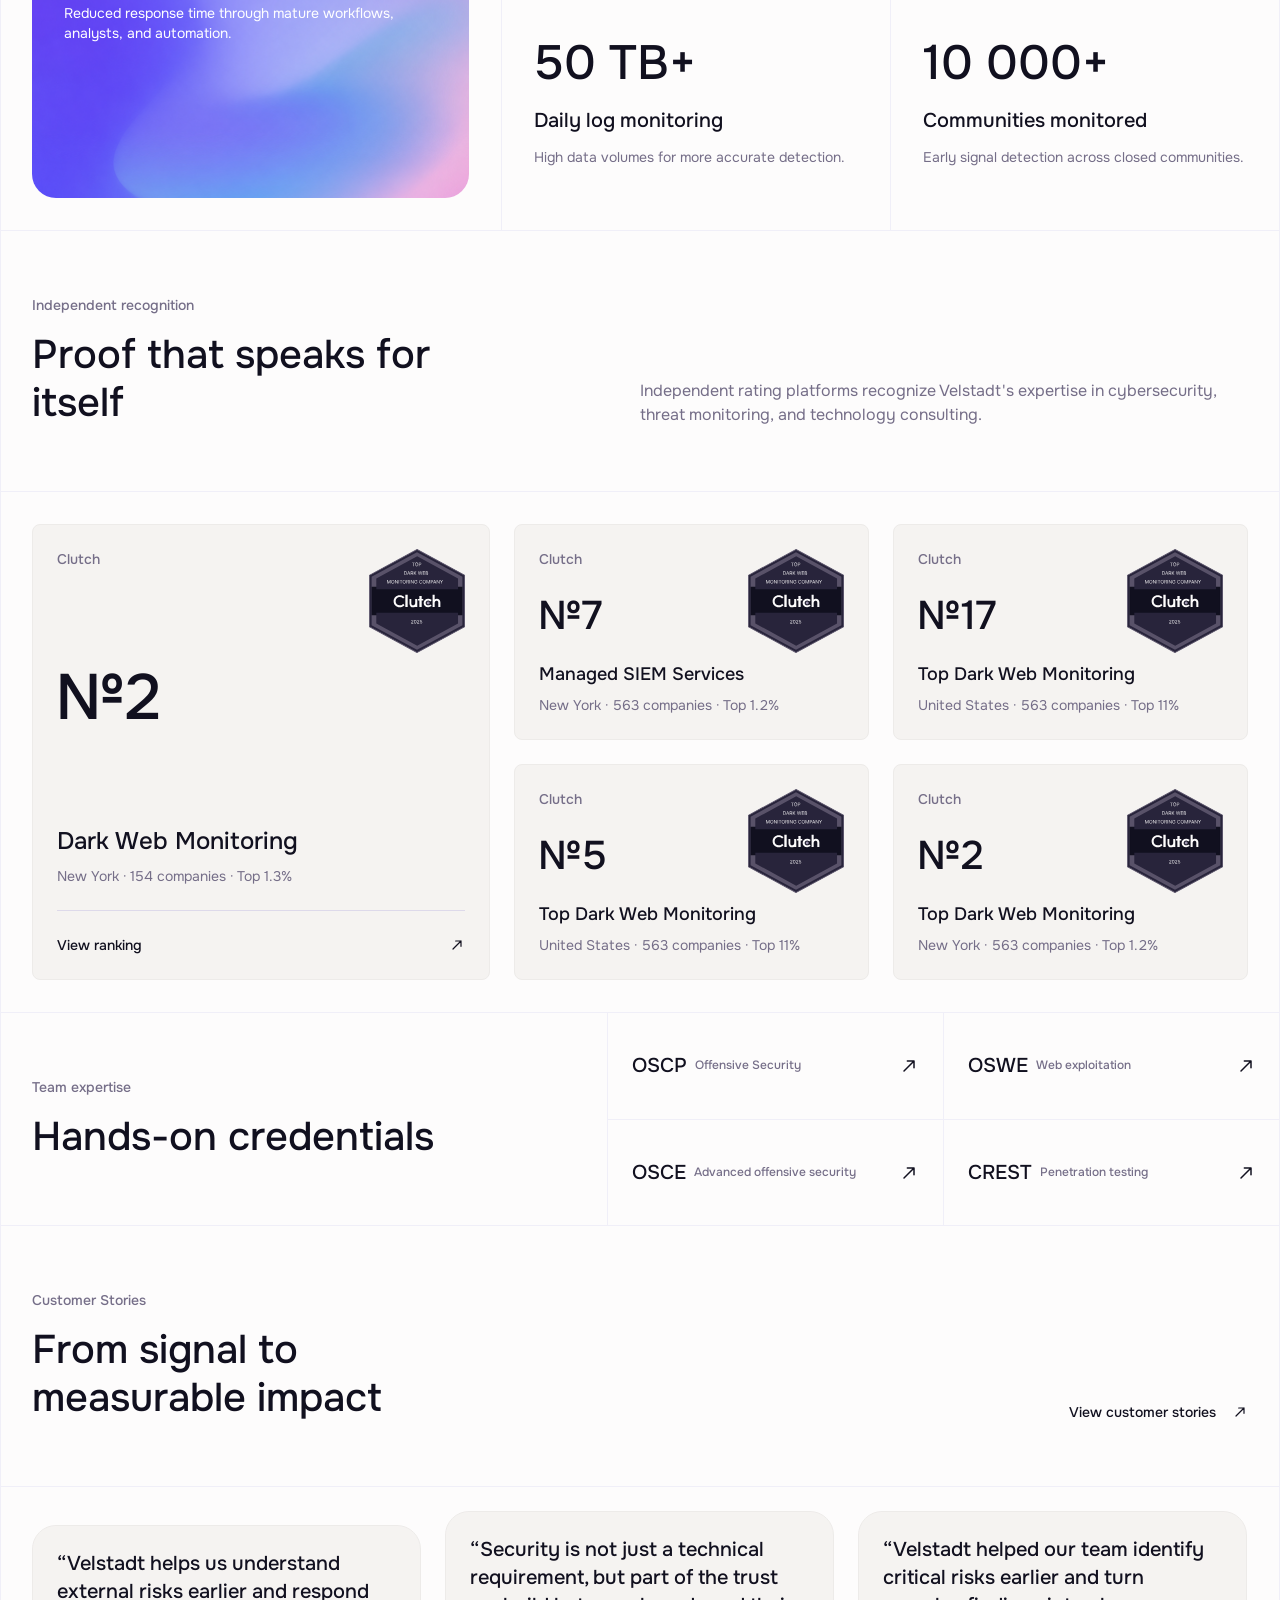
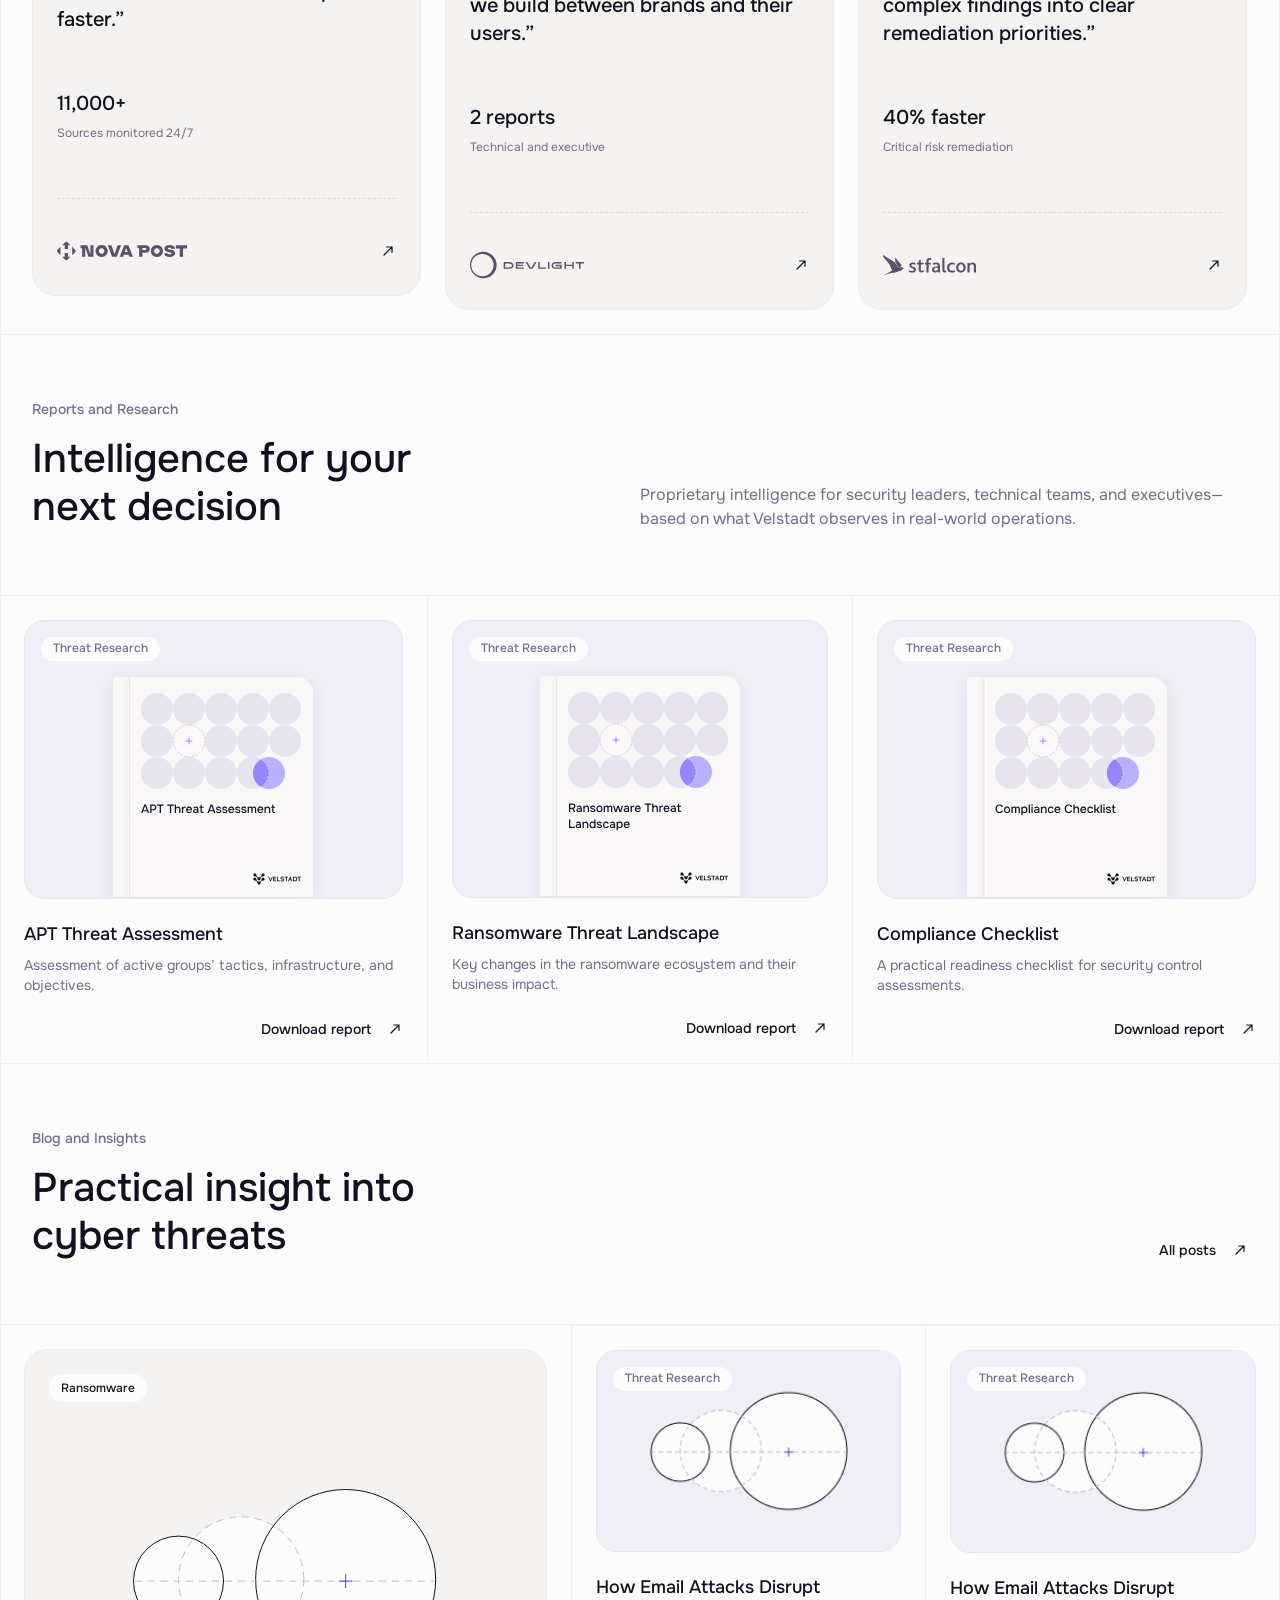
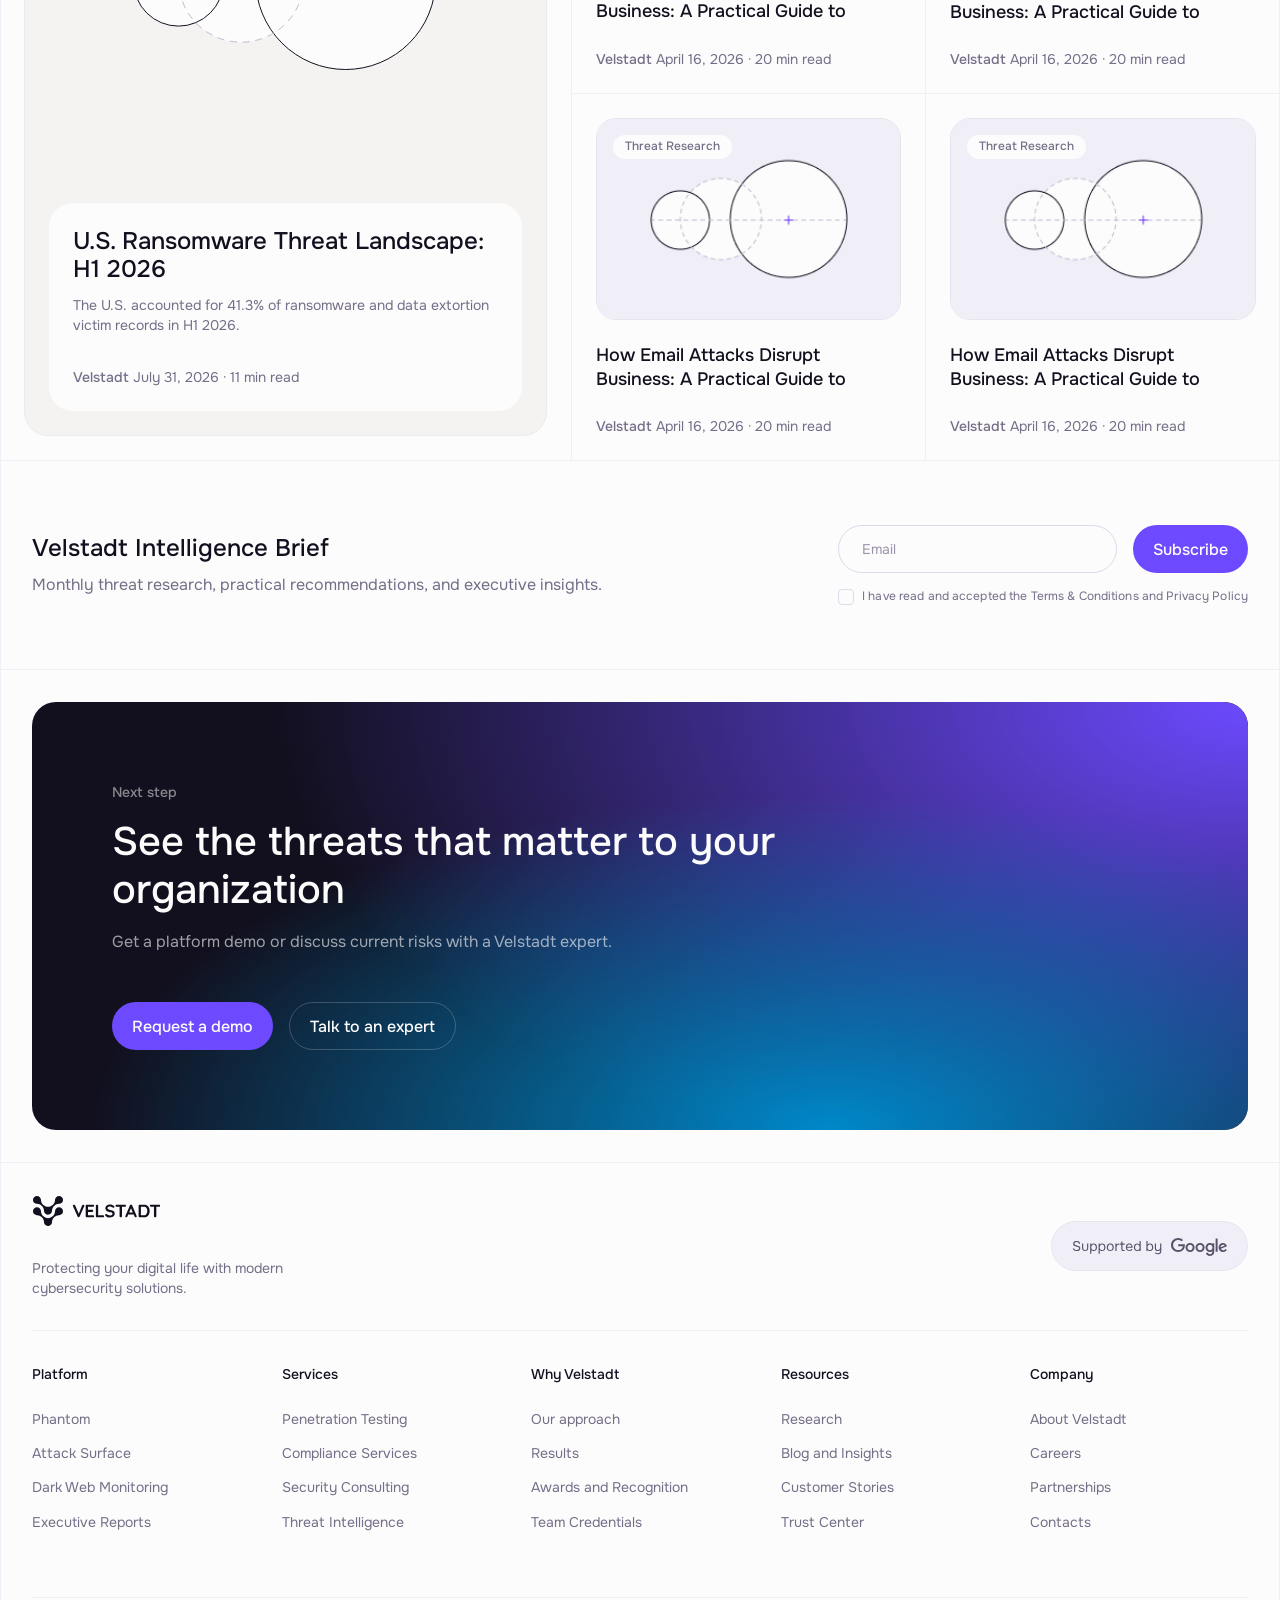
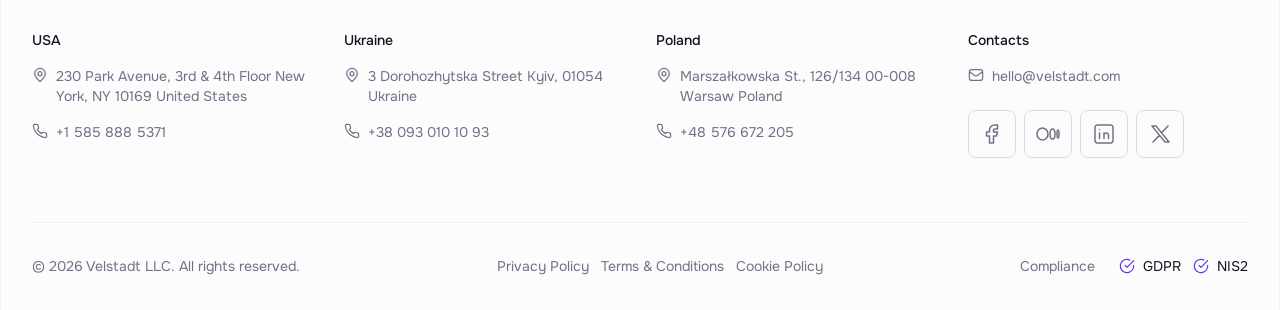
==== commit 6730759f: "security section added" ====
--- a/index.html
+++ b/index.html
@@ -321,32 +321,87 @@
                 </div>
                 <div class="security__steps">
                     <div class="security__steps-item">
-                        <div class="security__steps-text">
-                            <h3 class="h3 security__steps-title">Connected intelligence</h3>
-                            <span class="security__steps-description">Signals become one prioritized view of risk</span>
-                        </div>
-                        <span class="security__steps-number">01</span>
+                        <div class="security__steps-content">
+                            <div class="security__steps-text">
+                                <h3 class="h3 security__steps-title">Connected intelligence</h3>
+                                <span class="security__steps-description">Signals become one prioritized view of risk</span>
+                            </div>
+                            <span class="security__steps-number">01</span>
+                        </div>
                     </div>
                     <div class="security__steps-item">
-                        <div class="security__steps-text">
-                            <h3 class="h3 security__steps-title">Business context</h3>
-                            <span class="security__steps-description">Threats mapped to your business context</span>
-                        </div>
-                        <span class="security__steps-number">02</span>
+                        <div class="security__steps-content">
+                            <div class="security__steps-text">
+                                <h3 class="h3 security__steps-title">Business context</h3>
+                                <span class="security__steps-description">Threats mapped to your business context</span>
+                            </div>
+                            <span class="security__steps-number">02</span>
+                        </div>
                     </div>
                     <div class="security__steps-item">
-                        <div class="security__steps-text">
-                            <h3 class="h3 security__steps-title">Analyst validation</h3>
-                            <span class="security__steps-description">Critical findings reviewed by experts</span>
-                        </div>
-                        <span class="security__steps-number">03</span>
+                        <div class="security__steps-content">
+                            <div class="security__steps-text">
+                                <h3 class="h3 security__steps-title">Analyst validation</h3>
+                                <span class="security__steps-description">Critical findings reviewed by experts</span>
+                            </div>
+                            <span class="security__steps-number">03</span>
+                        </div>
                     </div>
                     <div class="security__steps-item">
-                        <div class="security__steps-text">
-                            <h3 class="h3 security__steps-title">Confident action</h3>
-                            <span class="security__steps-description">Intelligence turned into clear action</span>
-                        </div>
-                        <span class="security__steps-number">04</span>
+                        <div class="security__steps-content">
+                            <div class="security__steps-text">
+                                <h3 class="h3 security__steps-title">Confident action</h3>
+                                <span class="security__steps-description">Intelligence turned into clear action</span>
+                            </div>
+                            <span class="security__steps-number">04</span>
+                        </div>
+                    </div>
+                    <div class="security__steps-line">
+                        <span class="security__steps-dot"></span>
+                    </div>
+                </div>
+                <div class="security__cards">
+                    <div class="security__card security__card-1">
+                        <span class="security__card-label label-primary">Threat confidence</span>
+                        <div class="security__card-content">
+                            <h3 class="h3 security__card-title">87%</h3>
+                            <span class="security__card-subtitle">Relevant threat activity</span>
+                        </div>
+                        <div class="security__card-footer">
+                            <p>Sector and geography matched</p>
+                        </div>
+                    </div>
+                    <div class="security__card security__card-2">
+                        <span class="security__card-label label-blue">Response ready</span>
+                        <div class="security__card-content">
+                            <h3 class="h3 security__card-title">01</h3>
+                            <span class="security__card-subtitle">action assigned</span>
+                        </div>
+                        <div class="security__card-footer">
+                            <ul>
+                                <li>Vadidated</li>
+                                <li>Assigned</li>
+                                <li>Resolved</li>
+                            </ul>
+                        </div>
+                    </div>
+                    <div class="security__card security__card-3">
+                        <span class="security__card-label label-green">Signal correlation</span>
+                        <div class="security__card-content">
+                            <h3 class="h3 security__card-title">4</h3>
+                            <span class="security__card-subtitle">sources</span>
+                        </div>
+                        <div class="security__card-footer">
+                            <img src="images/chart.svg" alt="">
+                            <p>One prioritized finding</p>
+                        </div>
+                    </div>
+                    <div class="security__card security__card-3">
+                        <span class="security__card-label label-purple">Operational impact</span>
+                        <div class="security__card-content">
+                            <h3 class="h3 security__card-title">~40%</h3>
+                            <span class="security__card-subtitle">Faster threat response</span>
+                        </div>
                     </div>
                 </div>
             </div>
--- a/css/styles.css
+++ b/css/styles.css
@@ -143,6 +143,15 @@
     font-display: swap;
 }
 
+@keyframes slideUpDown {
+    from {
+        top: 44px;
+    }
+
+    to {
+        top: calc(100% - 44px);
+    }
+}
 
 *,
 *::before,
@@ -3642,7 +3651,7 @@
         flex-direction: column;
         align-items: center;
         justify-content: center;
-        gap: 48px;
+        gap: 64px;
         
         &::after {
             content: '';
@@ -3709,26 +3718,44 @@
         }
 
         .security__steps {
+            width: 100%;
             display: flex;
             flex-direction: column;
             align-items: center;
             justify-content: flex-start;
             gap: 36px;
+            padding-block: 24px;
+            position: relative;
 
             .security__steps-item {
+                width: calc(50% - 32px);
+                display: flex;
+                justify-content: flex-end;
+                align-self: flex-start;
+
+                &:nth-child(even) {
+                    display: flex;
+                    justify-content: flex-start;
+                    align-self: flex-end;
+
+                    .security__steps-content {
+                        flex-direction: row-reverse;
+                        
+                        .security__steps-title,
+                        .security__steps-description {
+                            text-align: left;
+                        }
+                    }
+                }
+            }
+
+            .security__steps-content {
                 display: flex;
                 align-items: center;
-                justify-content: flex-end;
+                justify-content: flex-start;
                 gap: 16px;
 
-                &:nth-child(even) {
-                    flex-direction: row-reverse;
-                    
-                    .security__steps-title,
-                    .security__steps-description {
-                        text-align: left;
-                    }
-                }
+                
 
                 .security__steps-title {
                     font-family: var(--font-family);
@@ -3767,6 +3794,235 @@
                     background: rgba(255, 255, 255, 0.1);
                 }
             }
+
+            .security__steps-line {
+                width: 1px;
+                position: absolute;
+                top: 0;
+                left: 50%;
+                transform: translateX(-50%);
+                bottom: 0;
+                background: linear-gradient(
+                    to bottom,
+                    rgba(255, 255, 255, 0) 0%,
+                    rgba(255, 255, 255, 0.3) 50%,
+                    rgba(255, 255, 255, 0) 100%
+                );
+                
+
+                .security__steps-dot {
+                    display: block;
+                    width: 6px;
+                    height: 6px;
+                    border-radius: 100%;
+                    background-color: #58c7e8;
+                    position: absolute;
+                    left: -3px;
+                    box-shadow: 0 0 0 6px rgba(88, 199,232, .2);
+                    animation: slideUpDown;
+                    animation-duration: 3s;
+                    animation-timing-function: cubic-bezier(0.75, 0.01, 0.26, 0.99);
+                    animation-iteration-count: infinite;
+                    animation-direction: alternate;
+                }
+            }
+        }
+
+        .security__cards {
+            position: absolute;
+            inset: 0;
+
+            .security__card {
+                display: flex;
+                flex-direction: column;
+                align-items: flex-start;
+                justify-content: flex-start;
+                gap: 12px;
+                border: 1px solid rgba(255, 255, 255, 0.3);
+                border-radius: 16px;
+                padding: 16px;
+                background: rgba(215, 212, 255, 0.05);
+                position: absolute;
+
+                &.security__card-1 {
+                    width: 200px;
+                }
+                &.security__card-2 {
+                    width: 285px;
+                }
+                &.security__card-3 {
+                    width: 168px;
+                }
+
+                &:nth-child(1) {
+                    top: 10%;
+                    left: 5%;
+                }
+
+                &:nth-child(2) {
+                    top: 5%;
+                    right: 2%;
+                }
+
+                &:nth-child(3) {
+                    bottom: 3%;
+                    left: 2%;
+                }
+
+                &:nth-child(4) {
+                    bottom: 15%;
+                    right: 5%;
+                }
+
+                .security__card-label {
+                    display: flex;
+                    align-items: center;
+                    justify-content: flex-start;
+                    gap: 10px;
+                    font-family: var(--font-family);
+                    font-weight: 400;
+                    font-size: 12px;
+                    line-height: 1.33;
+                    color: var(--primary-400);
+                    padding-left: 6px;
+
+                    &::before {
+                        content: '';
+                        display: block;
+                        height: 6px;
+                        width: 6px;
+                        flex-shrink: 0;
+                        border-radius: 100%;
+                        margin-bottom: 2px;
+                    }
+
+                    &.label-primary {
+                        &::before {
+                            background-color: var(--primary-400);
+                            box-shadow: 0 0 0 6px rgba(184, 166, 255, 0.2);
+                        }
+                    }
+
+                    &.label-blue {
+                        color: var(--blue-300);
+
+                        &::before {
+                            background-color: var(--blue-300);
+                            box-shadow: 0 0 0 6px rgba(85, 214, 245, 0.2);
+                        }
+                    }
+
+                    &.label-green {
+                        color: #caff78;
+
+                        &::before {
+                            background-color: #caff78;
+                            box-shadow: 0 0 0 6px rgba(202, 255, 120, 0.2);
+                        }
+                    }
+
+                    &.label-purple {
+                        color: #b8a6ff;
+
+                        &::before {
+                            background-color: #b8a6ff;
+                            box-shadow: 0 0 0 6px rgba(184, 166, 255, 0.2);
+                        }
+                    }
+
+                }
+
+                .security__card-content {
+                    display: flex;
+                    align-items: flex-end;
+                    justify-content: flex-start;
+                    flex-wrap: wrap;
+                    gap: 8px;
+
+                    .security__card-title {
+                        font-family: var(--font-family);
+                        font-weight: 500;
+                        font-size: 32px;
+                        line-height: 1.25;
+                        letter-spacing: -0.02em;
+                        color: var(--white);
+                    }
+
+                    .security__card-subtitle {
+                        display: inline-block;
+                        margin-bottom: 4px;
+                        font-family: var(--font-family);
+                        font-weight: 500;
+                        font-size: 14px;
+                        line-height: 1.43;
+                        color: var(--white);
+                    }
+                }
+
+                .security__card-footer {
+
+                    p {
+                        display: inline-block;
+                        font-family: var(--font-family);
+                        font-weight: 400;
+                        font-size: 12px;
+                        line-height: 1.33;
+                        color: rgba(255, 255, 255, 0.6);
+                    }
+
+                    ul {
+                        display: flex;
+                        align-items: center;
+                        justify-content: flex-start;
+                        list-style: none;
+                        gap: 8px;
+
+                        li {
+                            display: flex;
+                            align-items: center;
+                            justify-content: flex-start;
+                            gap: 6px;
+                            font-family: var(--font-family);
+                            font-weight: 400;
+                            font-size: 12px;
+                            line-height: 1.33;
+                            color: rgba(255, 255, 255, 0.6);
+
+                            &::before {
+                                content: '';
+                                display: block;
+                                height: 8px;
+                                width: 8px;
+                                border-radius: 100%;
+                                flex-shrink: 0;
+                                background-color: var(--blue-300);
+                                margin-bottom: 2px;
+                            }
+
+                            &:not(:last-child) {
+                                &::after {
+                                    content: '→';
+                                    display: block;
+                                }
+                            }
+
+                            &:last-child {
+                                &::before {
+                                    border: 1px solid rgba(255, 255, 255, 0.6);
+                                    background-color: transparent;
+                                }
+                            }
+                        }
+                    }
+
+                    img {
+                        display: block;
+                        width: auto;
+                        max-width: 100%;
+                        margin-bottom: 12px;
+                    }
+                }
+            }
         }
     }
 }
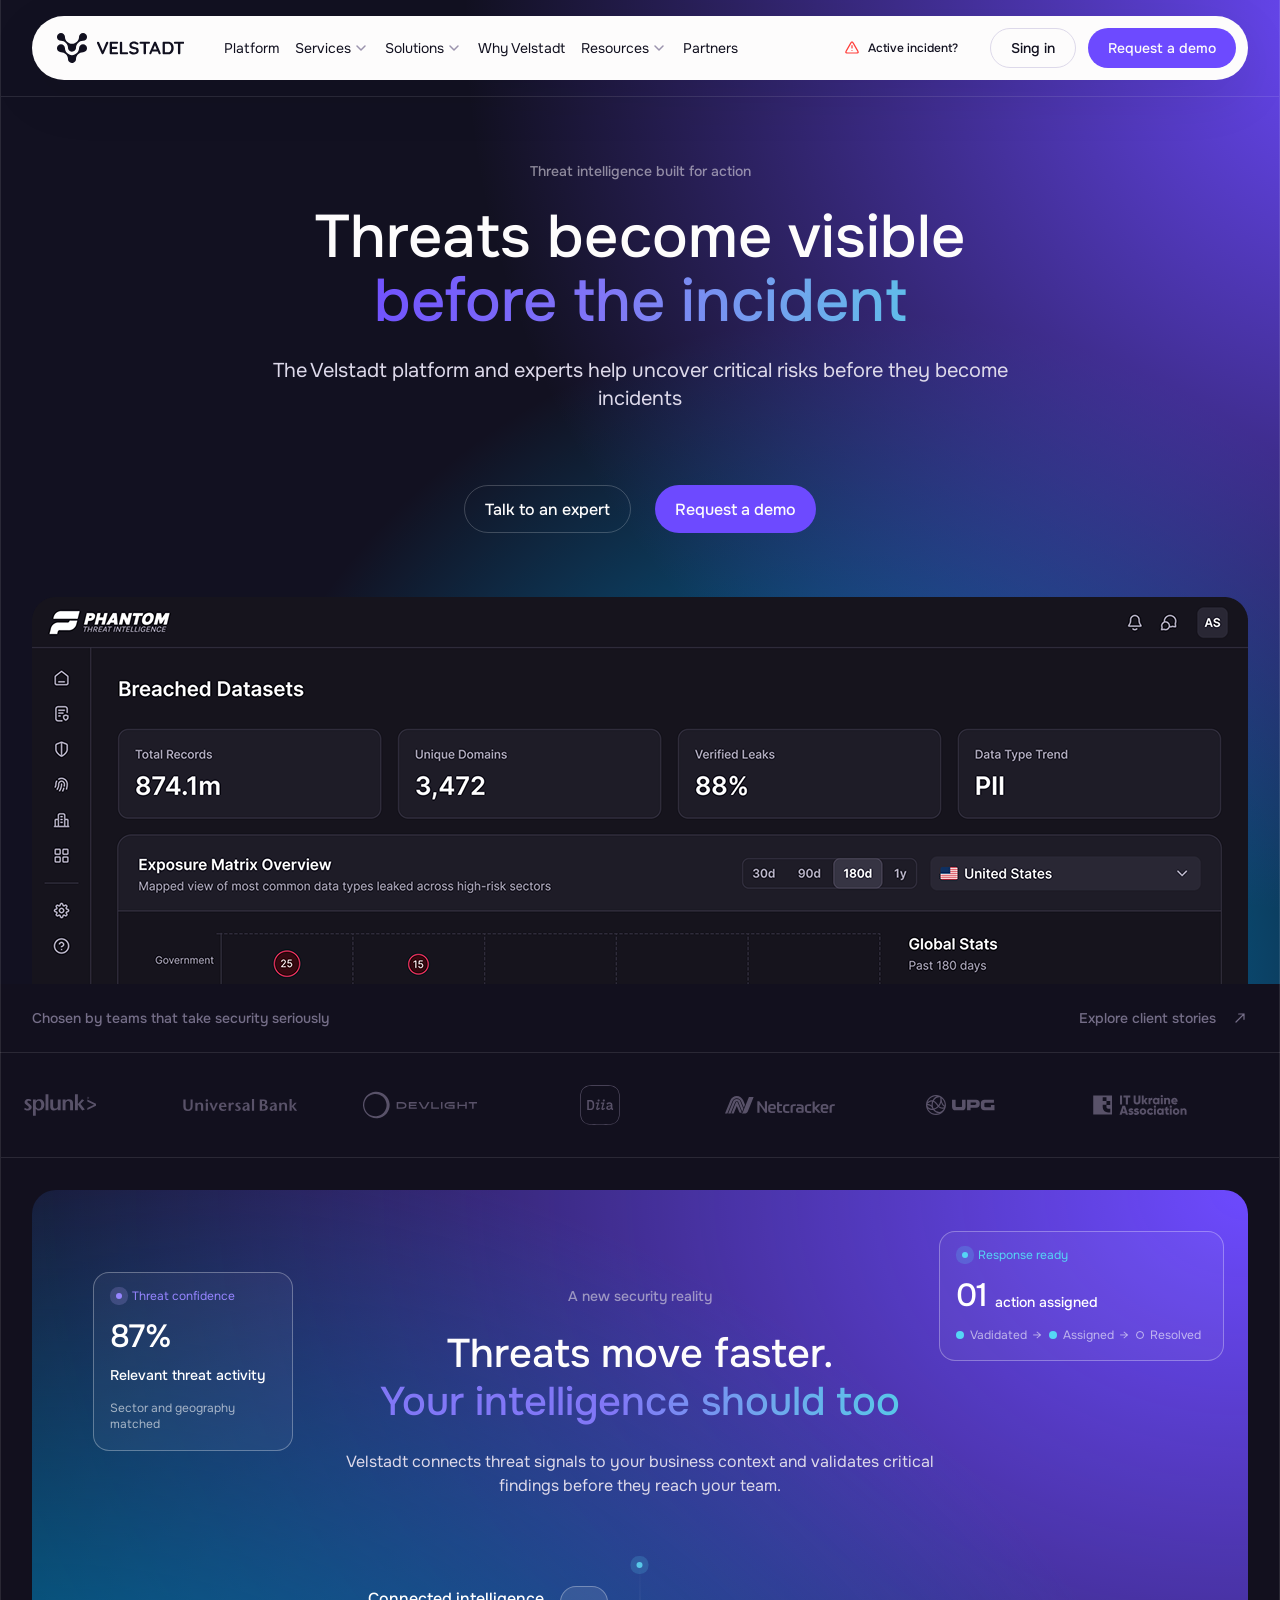
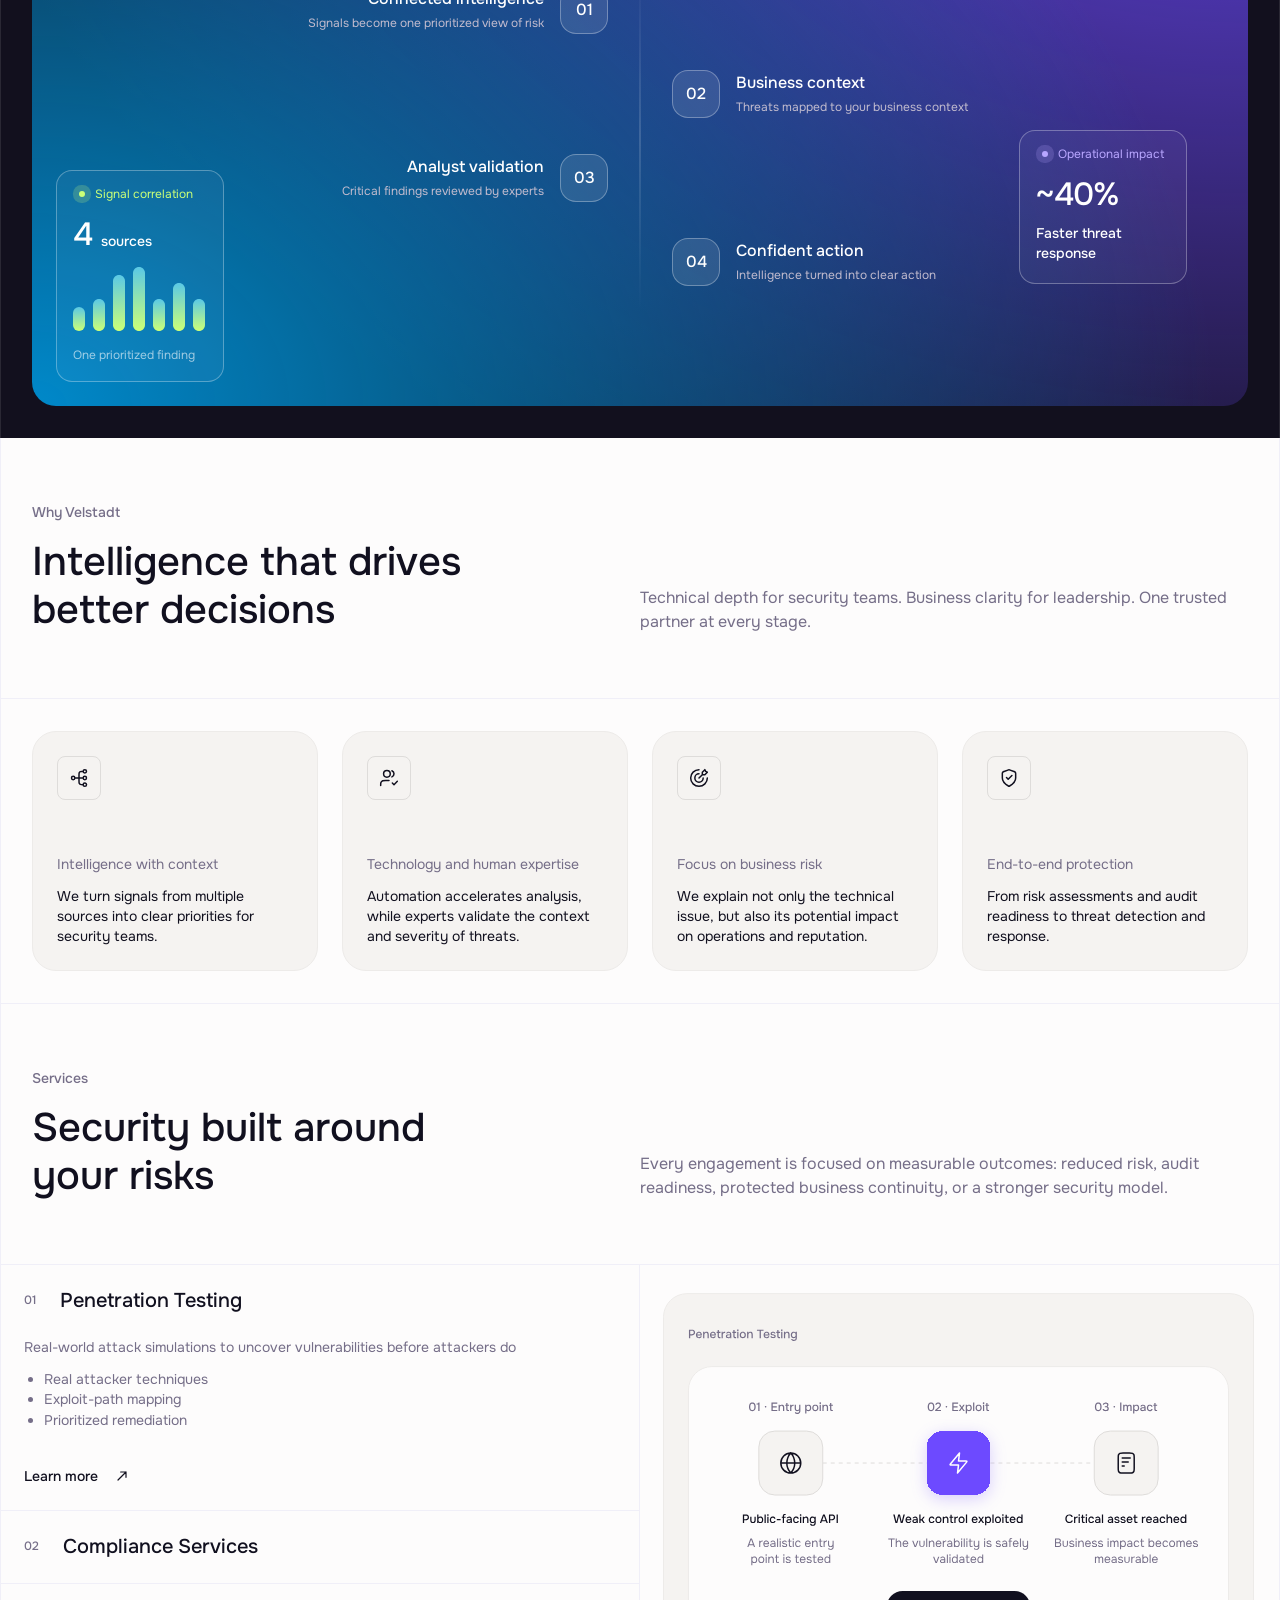
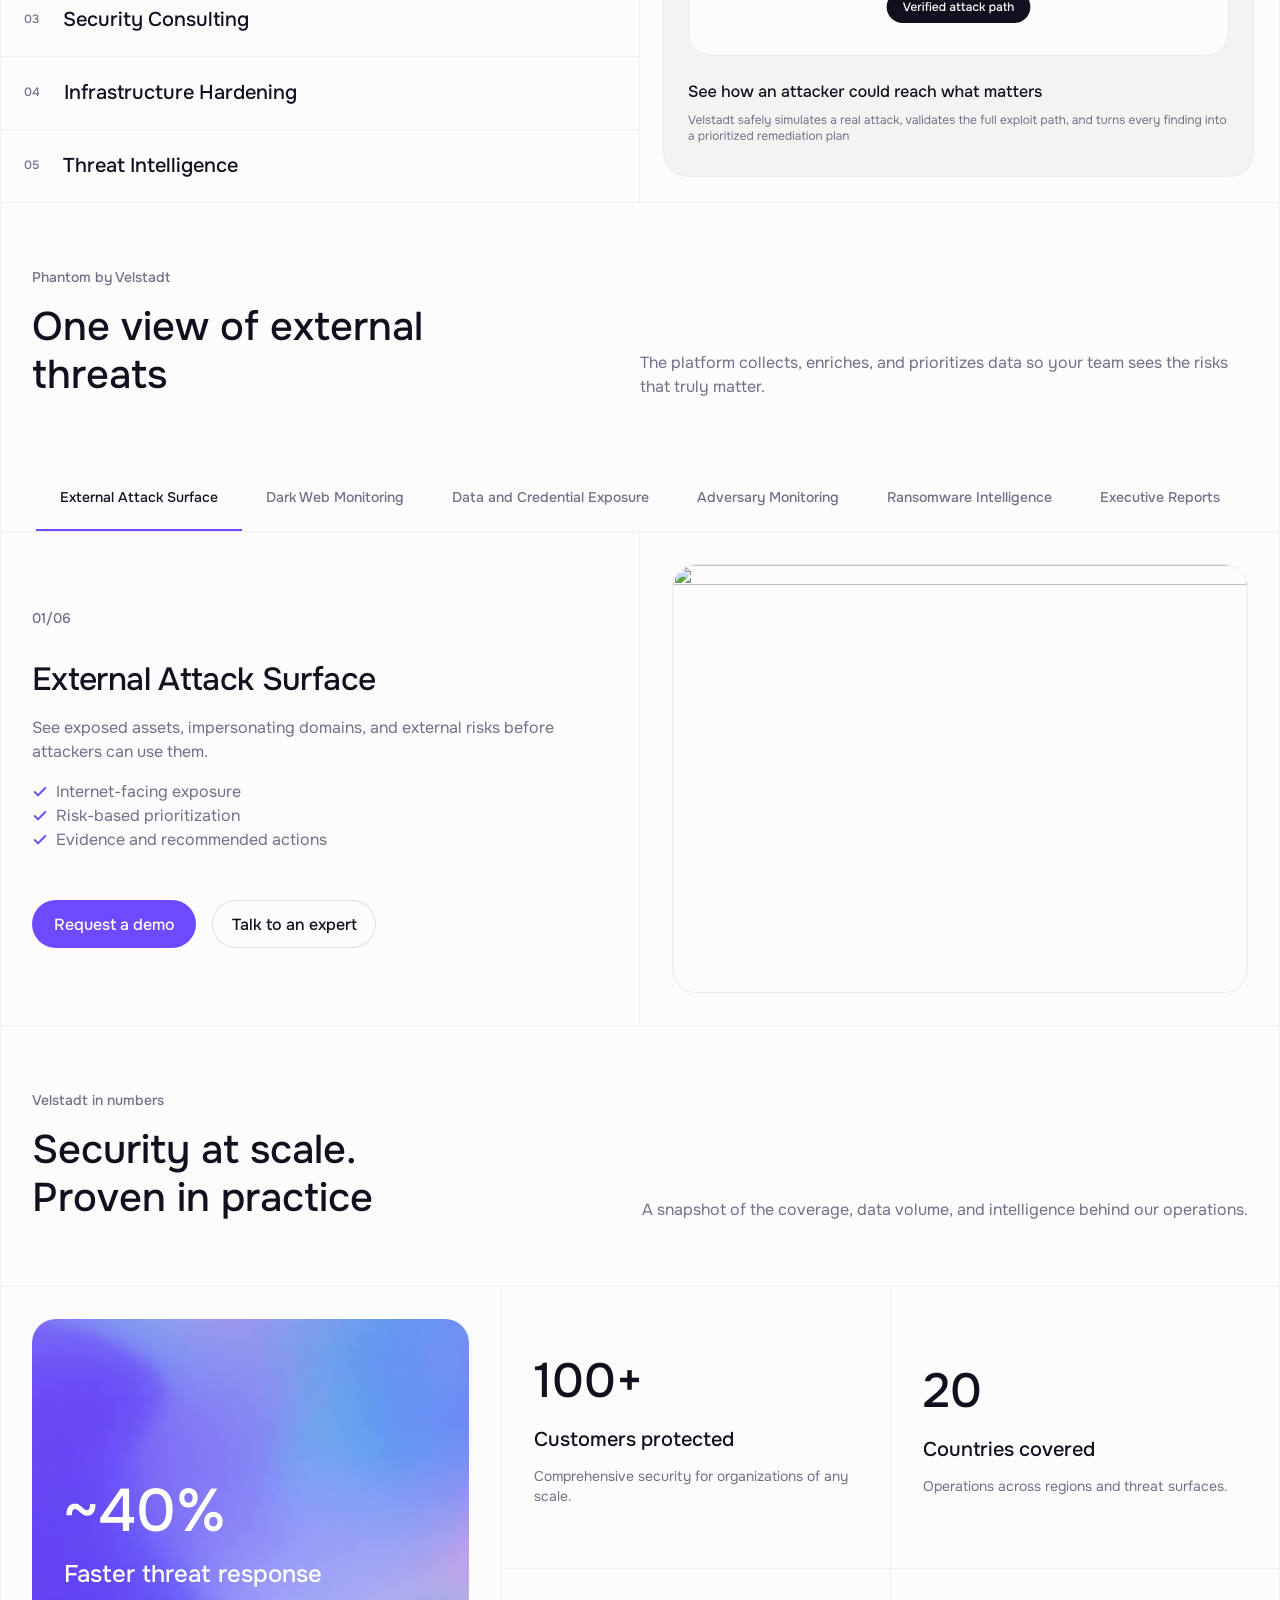
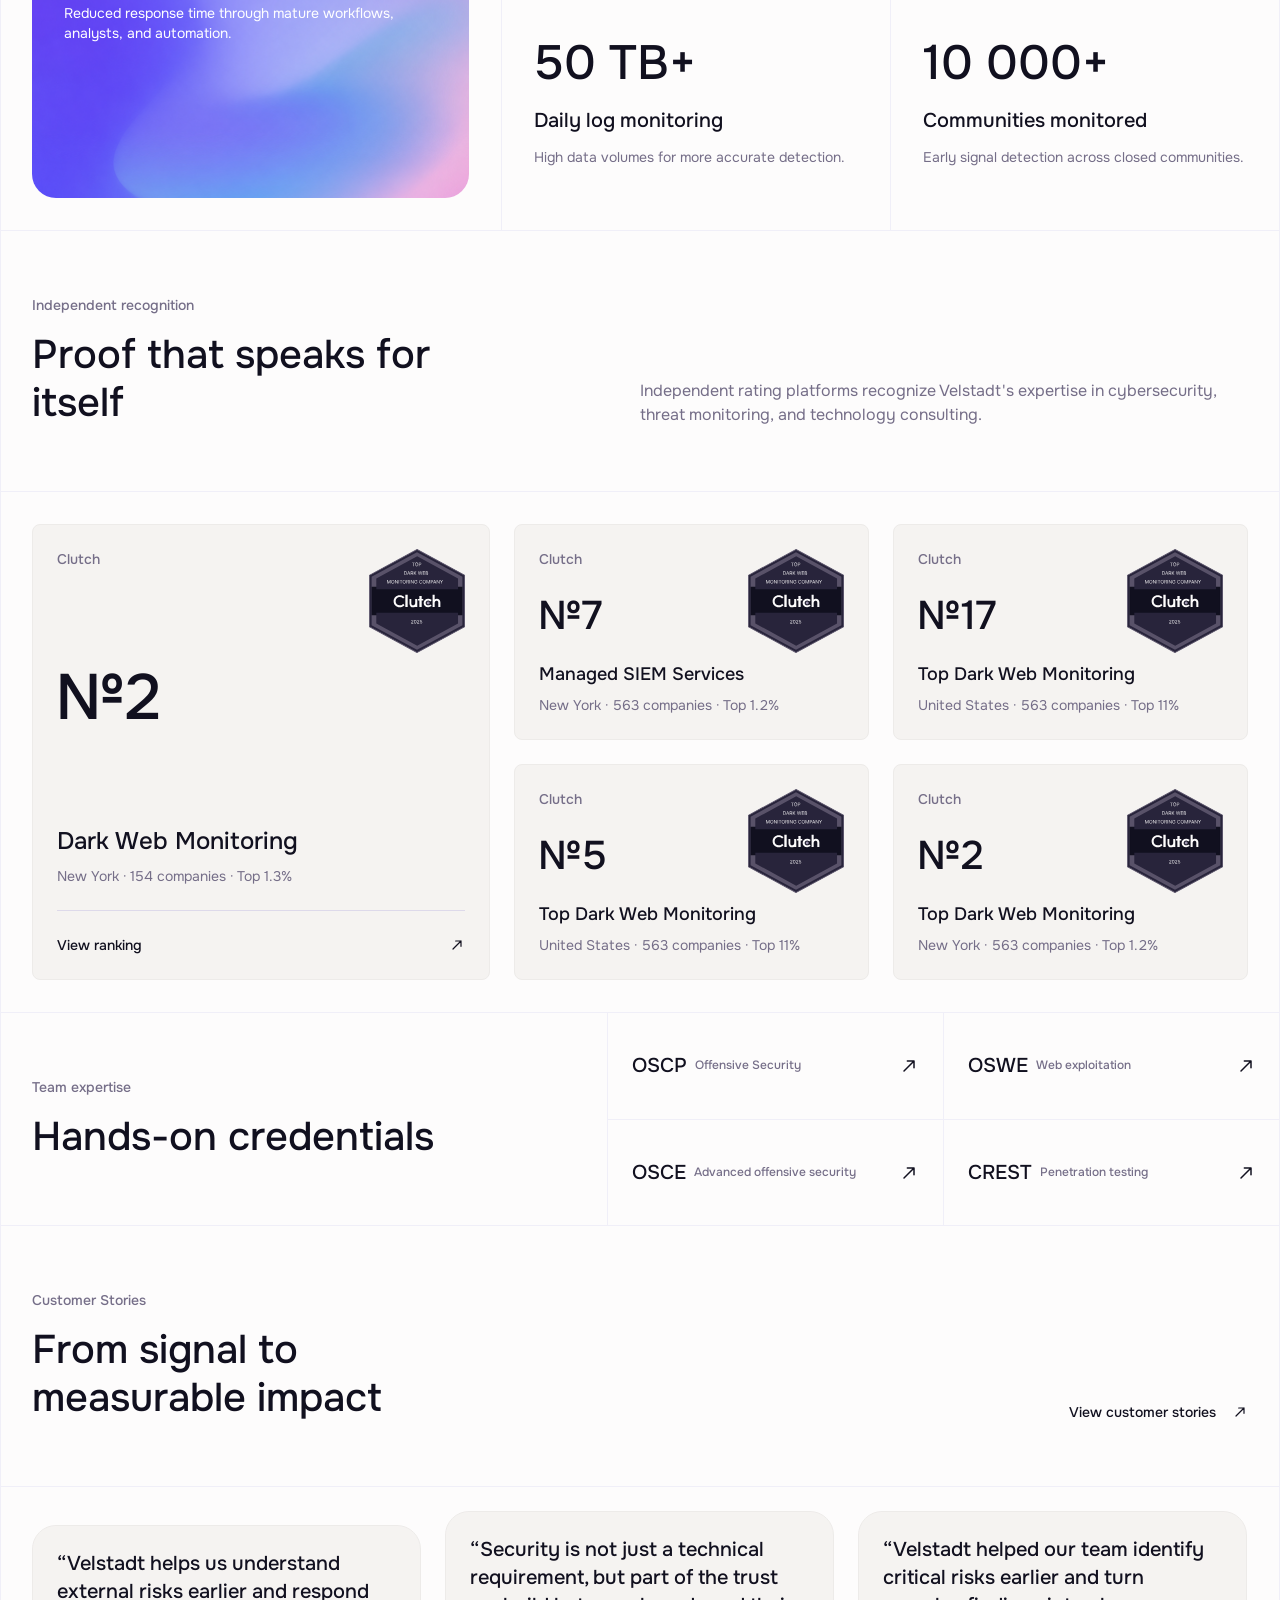
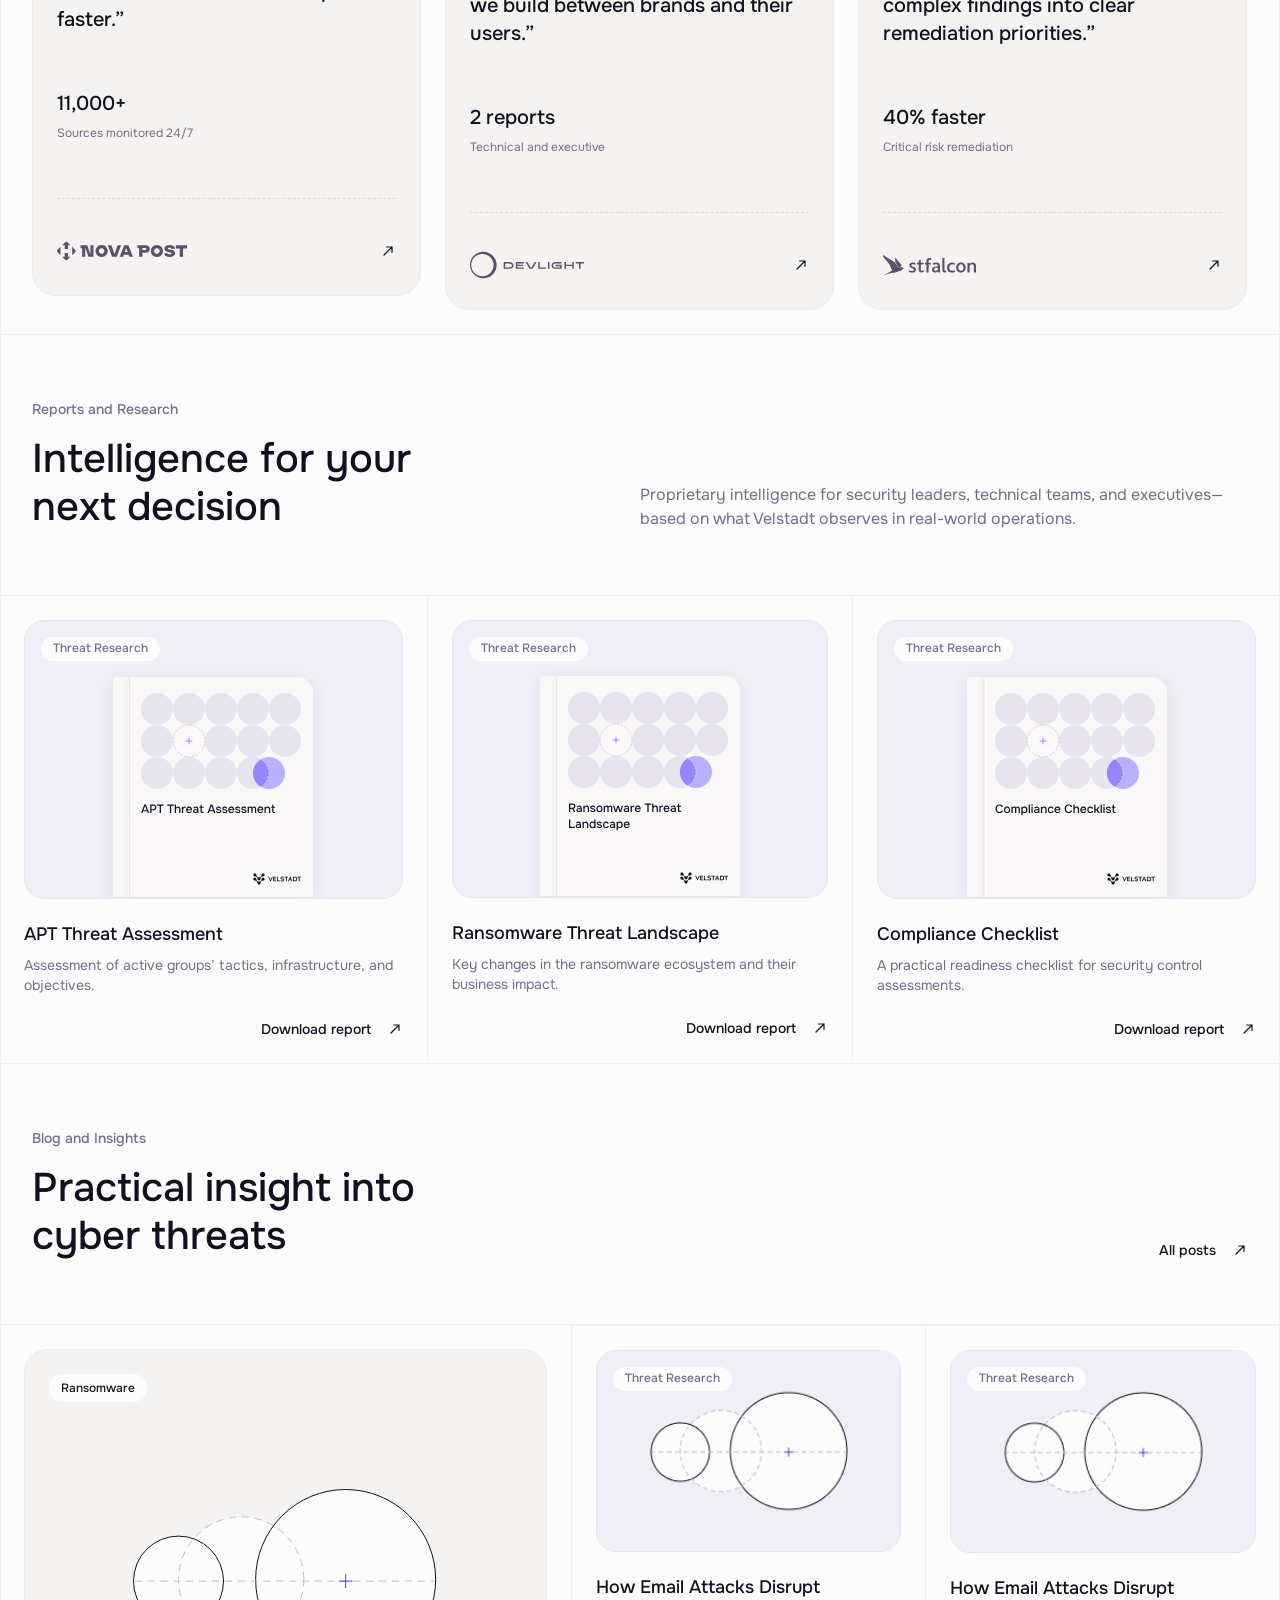
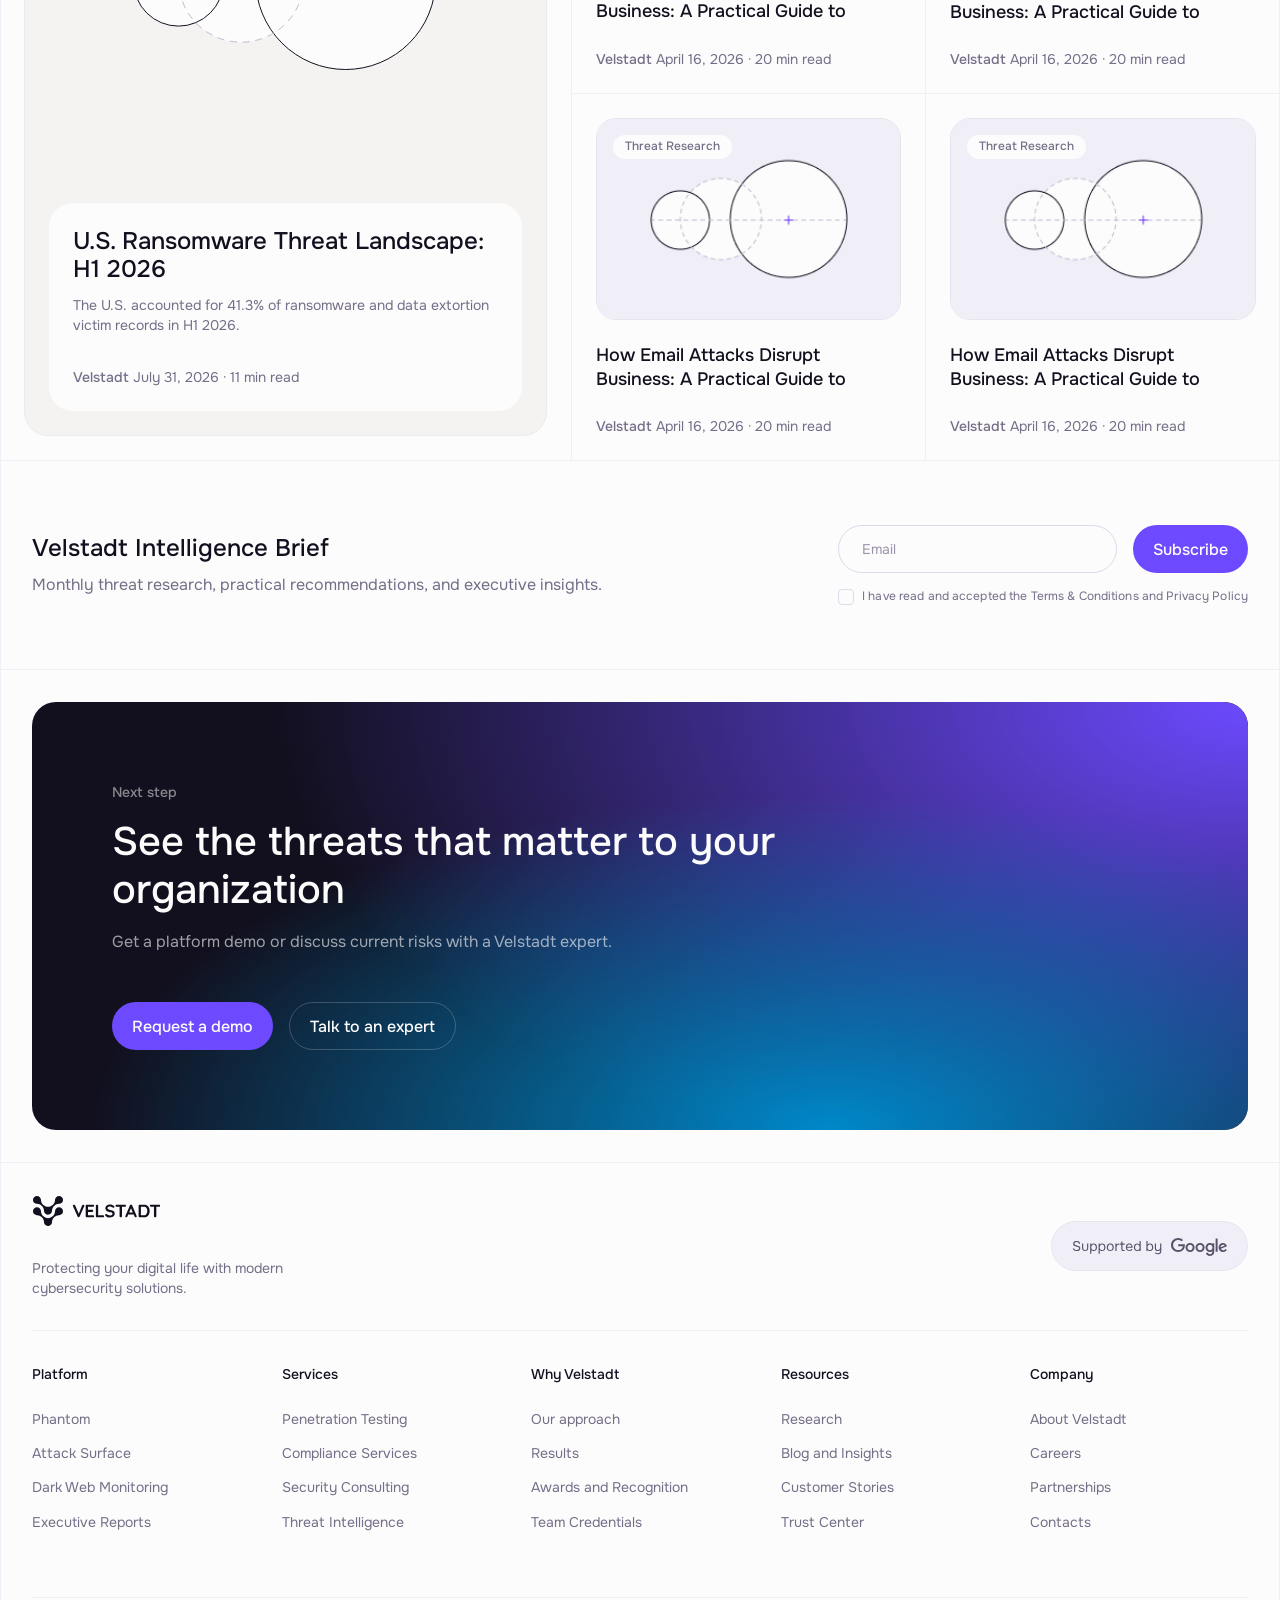
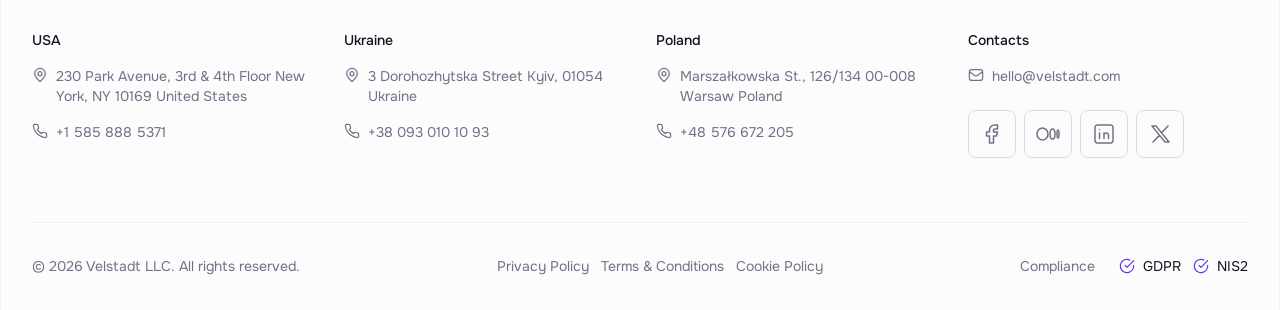
==== commit 40110d31: "update svg image" ====
--- a/index.html
+++ b/index.html
@@ -474,7 +474,7 @@
                                 </ul>
                                 <a href="#" class="link link--arrow">Learn more</a>
                             </div>
-                            <img src="images/accardion1.png" alt="" class="services__accardion-img">
+                            <img src="images/accardion1.svg" alt="" class="services__accardion-img">
                         </div>
                     </div>
                     <div class="services__accardion-item">
@@ -492,7 +492,7 @@
                                 </ul>
                                 <a href="#" class="link link--arrow">Learn more</a>
                             </div>
-                            <img src="images/accardion1.png" alt="" class="services__accardion-img">
+                            <img src="images/accardion1.svg" alt="" class="services__accardion-img">
                         </div>
                     </div>
                     <div class="services__accardion-item">
@@ -510,7 +510,7 @@
                                 </ul>
                                 <a href="#" class="link link--arrow">Learn more</a>
                             </div>
-                            <img src="images/accardion1.png" alt="" class="services__accardion-img">
+                            <img src="images/accardion1.svg" alt="" class="services__accardion-img">
                     
                         </div>
                     </div>
@@ -529,7 +529,7 @@
                                 </ul>
                                 <a href="#" class="link link--arrow">Learn more</a>
                             </div>
-                            <img src="images/accardion1.png" alt="" class="services__accardion-img">
+                            <img src="images/accardion1.svg" alt="" class="services__accardion-img">
                         </div>
                     </div>
                     <div class="services__accardion-item">
@@ -547,7 +547,7 @@
                                 </ul>
                                 <a href="#" class="link link--arrow">Learn more</a>
                             </div>
-                            <img src="images/accardion1.png" alt="" class="services__accardion-img">
+                            <img src="images/accardion1.svg" alt="" class="services__accardion-img">
                         </div>
                     </div>
                 </div>
--- a/css/styles.css
+++ b/css/styles.css
@@ -1228,6 +1228,10 @@
             height: 68px;
         }
     }
+
+    &.header__duplicate--dark {
+        border-bottom: 1px solid var(--gray-100);
+    }
 }
 
 .footer {
@@ -3652,6 +3656,20 @@
         align-items: center;
         justify-content: center;
         gap: 64px;
+
+        @media(width <= 1024px) {
+            padding: 64px 24px;
+            gap: 48px;
+        }
+
+        @media(width <= 768px) {
+            padding: 32px 16px;
+            gap: 32px;
+        }
+
+        @media(width <= 576px) {
+            padding: 24px 12px 12px;
+        }
         
         &::after {
             content: '';
@@ -3682,6 +3700,10 @@
             justify-content: flex-start;
             gap: 24px;
 
+            @media(width <= 768px) {
+                gap: 16px;
+            }
+
             .section__subtitle {
                 font-family: var(--font-family);
                 font-weight: 500;
@@ -3689,6 +3711,10 @@
                 line-height: 1.43;
                 text-align: center;
                 color: rgba(222, 217, 227, 0.6);
+
+                @media(width <= 768px) {
+                    font-size: 12px;
+                }
             }
 
             .section__title {
@@ -3699,6 +3725,14 @@
                 text-align: center;
                 color: var(--back);
 
+                @media(width <= 768px) {
+                    font-size: 36px;
+                }
+
+                @media(width <= 576px) {
+                    font-size: 32px;
+                }
+
                 span {
                     background: linear-gradient(90deg, #8177f6 0%, #8177f6 45%, #6fa8ed 75%, #58c7e8 100%);
                     background-clip: text;
@@ -3714,6 +3748,10 @@
                 line-height: 1.5;
                 text-align: center;
                 color: var(--gray-200);
+
+                @media(width <= 768px) {
+                    font-size: 14px;
+                }
             }
         }
 
@@ -3733,6 +3771,10 @@
                 justify-content: flex-end;
                 align-self: flex-start;
 
+                @media(width <= 1200px) {
+                    width: calc(50% - 16px);    
+                }
+
                 &:nth-child(even) {
                     display: flex;
                     justify-content: flex-start;
@@ -3740,6 +3782,11 @@
 
                     .security__steps-content {
                         flex-direction: row-reverse;
+
+                        @media(width <= 576px) {
+                            flex-direction: column-reverse;
+                            align-items: flex-start;
+                        }
                         
                         .security__steps-title,
                         .security__steps-description {
@@ -3755,7 +3802,15 @@
                 justify-content: flex-start;
                 gap: 16px;
 
-                
+                @media(width <= 1200px) {
+                    max-width: 250px;
+                    gap: 12px;
+                }
+
+                @media(width <= 576px) {
+                    flex-direction: column-reverse;
+                    align-items: flex-end;
+                }
 
                 .security__steps-title {
                     font-family: var(--font-family);
@@ -3764,6 +3819,10 @@
                     line-height: 1.5;
                     text-align: right;
                     color: var(--white);
+
+                    @media(width <= 576px) {
+                        font-size: 14px;
+                    }
                 }
 
                 .security__steps-description {
@@ -3780,9 +3839,10 @@
                     display: flex;
                     align-items: center;
                     justify-content: center;
+                    flex-shrink: 0;
                     border: 1px solid rgba(255, 255, 255, 0.3);
                     border-radius: 16px;
-                    padding: 12px;
+                    padding: 10px;
                     width: 48px;
                     height: 48px;
                     font-family: var(--font-family);
@@ -3831,6 +3891,20 @@
         .security__cards {
             position: absolute;
             inset: 0;
+            pointer-events: none;
+
+            @media(width <= 1024px) {
+                position: static;
+                pointer-events: initial;
+                display: grid;
+                grid-template-columns: repeat(2, 1fr);
+                gap: 8px;
+
+                @media(width <= 576px) {
+                    grid-template-columns: 1fr;
+                    width: 100%;
+                }
+            }
 
             .security__card {
                 display: flex;
@@ -3844,34 +3918,74 @@
                 background: rgba(215, 212, 255, 0.05);
                 position: absolute;
 
+                @media(width <= 1024px) {
+                    position: static;
+                }
+
+                @media(width <= 576px) {
+                    padding: 12px;
+                }
+
                 &.security__card-1 {
                     width: 200px;
+
+                    @media(width <= 1024px) {
+                        width: 100%;
+                    }
                 }
                 &.security__card-2 {
                     width: 285px;
+
+                    @media(width <= 1024px) {
+                        width: 100%;
+                    }
                 }
                 &.security__card-3 {
                     width: 168px;
+
+                    @media(width <= 1024px) {
+                        width: 100%;
+                    }
                 }
 
                 &:nth-child(1) {
                     top: 10%;
                     left: 5%;
+
+                    @media(width <= 1200px) {
+                        top: 7%;
+                        left: 1%;
+                    }
                 }
 
                 &:nth-child(2) {
                     top: 5%;
                     right: 2%;
+
+                    @media(width <= 1200px) {
+                        top: 1%;
+                        right: 1%;
+                    }
                 }
 
                 &:nth-child(3) {
                     bottom: 3%;
                     left: 2%;
+
+                    @media(width <= 1200px) {
+                        bottom: 5%;
+                        left: 4%;
+                    }
                 }
 
                 &:nth-child(4) {
                     bottom: 15%;
                     right: 5%;
+
+                    @media(width <= 1200px) {
+                        bottom: 18%;
+                        right: 2%;
+                    }
                 }
 
                 .security__card-label {
@@ -3988,6 +4102,10 @@
                             line-height: 1.33;
                             color: rgba(255, 255, 255, 0.6);
 
+                            @media(width <= 576px) {
+                                gap: 4px;
+                            }
+
                             &::before {
                                 content: '';
                                 display: block;
@@ -3997,6 +4115,11 @@
                                 flex-shrink: 0;
                                 background-color: var(--blue-300);
                                 margin-bottom: 2px;
+
+                                @media(width <= 576px) {
+                                    height: 6px;
+                                    width: 6px;
+                                }
                             }
 
                             &:not(:last-child) {
@@ -4020,9 +4143,92 @@
                         width: auto;
                         max-width: 100%;
                         margin-bottom: 12px;
-                    }
-                }
-            }
+
+                        @media(width <= 1024px) {
+                            display: none;
+                        }
+
+                        @media(width <= 576px) {
+                            display: block;
+                        }
+                    }
+                }
+            }
+        }
+    }
+}
+
+.hero__services {
+    border-bottom: 1px solid var(--gray-100);
+
+    .hero__services-container {
+        display: grid;
+        grid-template-columns: repeat(2, 1fr);
+
+        @media(width <= 1024px) {
+            grid-template-columns: 1fr;
+            padding: 0;
+        }
+    }
+
+    .hero__services-left {
+        display: flex;
+        flex-direction: column;
+        align-items: flex-start;
+        justify-content: center;
+        gap: 32px;
+        padding: 96px var(--padding) 64px 0;
+        border-right: 1px solid var(--gray-100);
+
+        @media(width <= 1024px) {
+            padding: 64px var(--padding);
+            border-right: none;
+            border-bottom: 1px solid var(--gray-100);
+        }
+
+        @media(width <= 768px) {
+            padding: 32px var(--padding);
+        }
+    }
+
+    .hero__services-right {
+        padding: 24px;
+
+        @media(width <= 1024px) {
+            padding: var(--padding);
+        }
+
+        .hero__services-preview {
+            border: 1px solid var(--border);
+            border-radius: 24px;
+            padding: 32px 24px;
+            background: var(--surface);
+            height: 100%;
+            display: flex;
+            align-items: center;
+            justify-content: center;
+
+            @media(width <= 768px) {
+                padding: var(--padding);
+            }
+
+            img {
+                display: block;
+                width: auto;
+                max-width: 100%;
+            }
+        }
+    }
+
+    .hero__services-buttons {
+        display: flex;
+        align-items: center;
+        justify-content: flex-start;
+        flex-wrap: wrap;
+        gap: 12px;
+
+        .btn {
+            flex: 1 1 160px;
         }
     }
 }
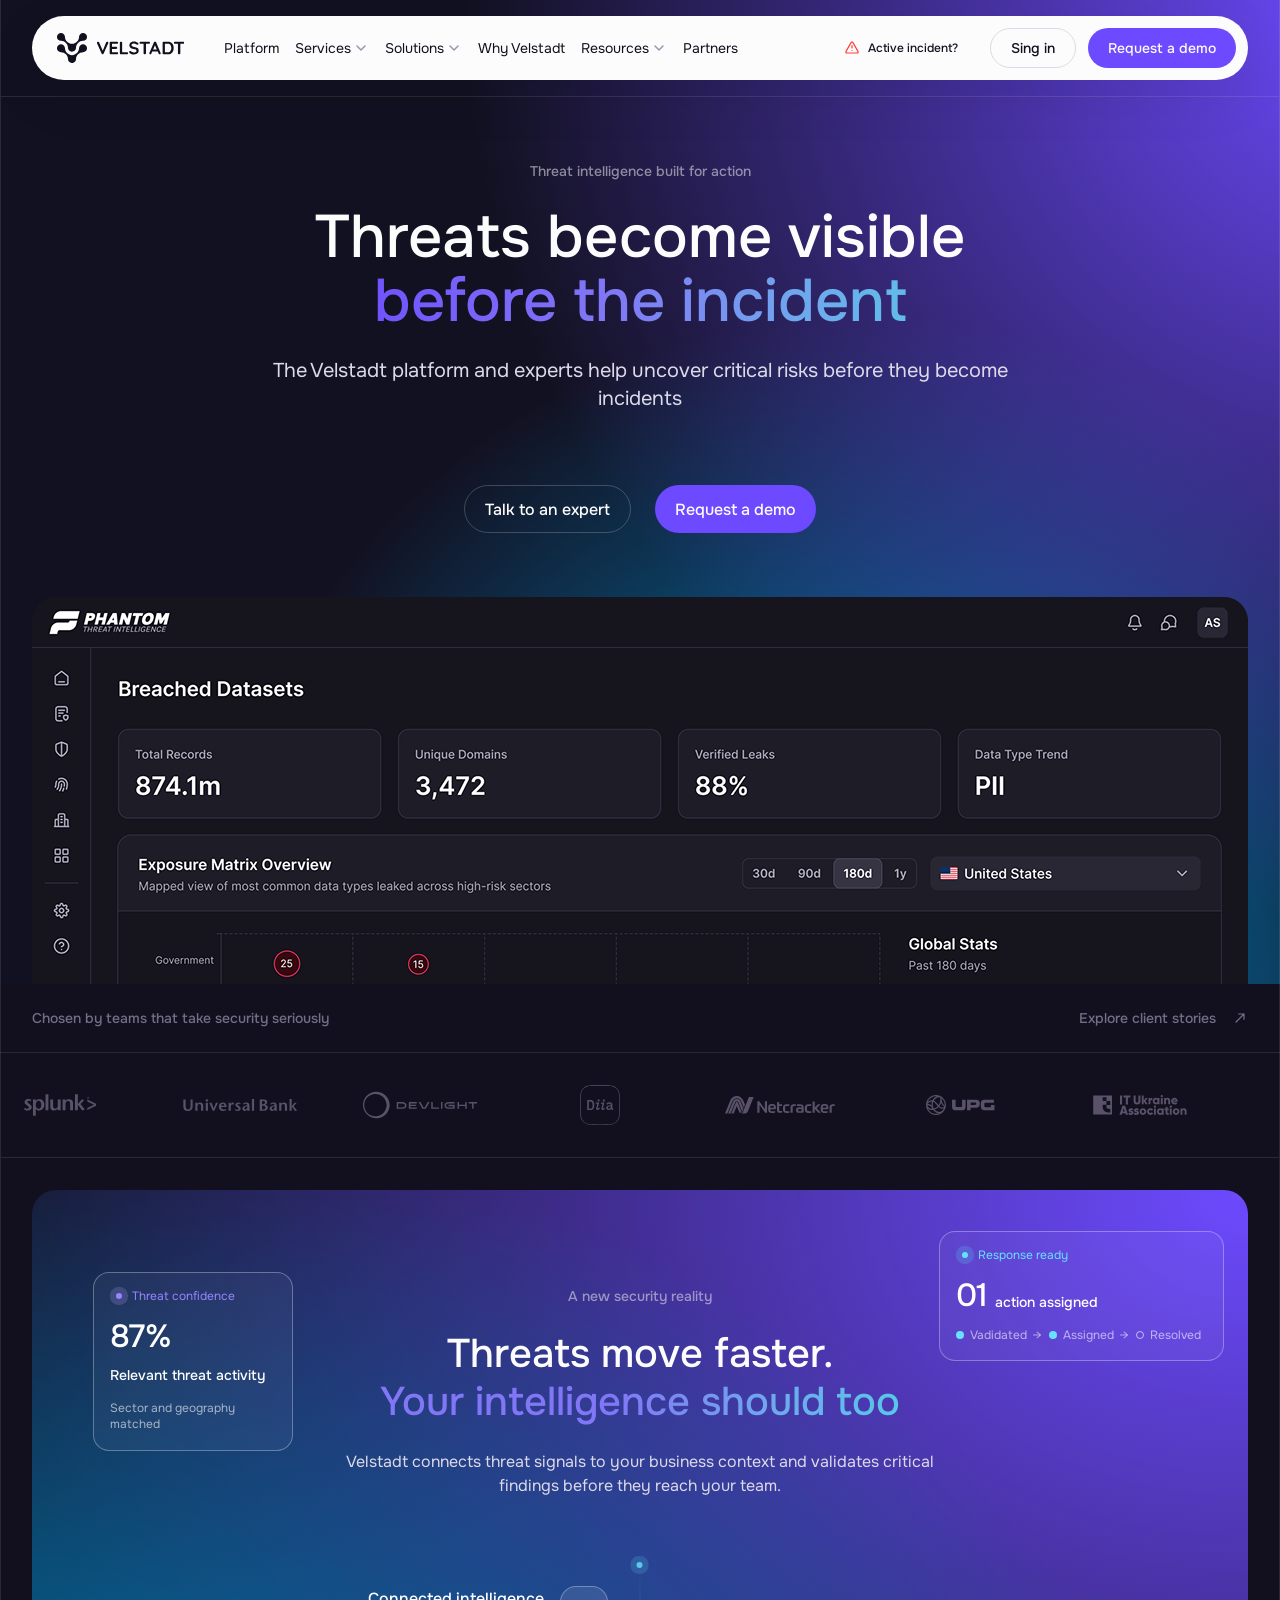
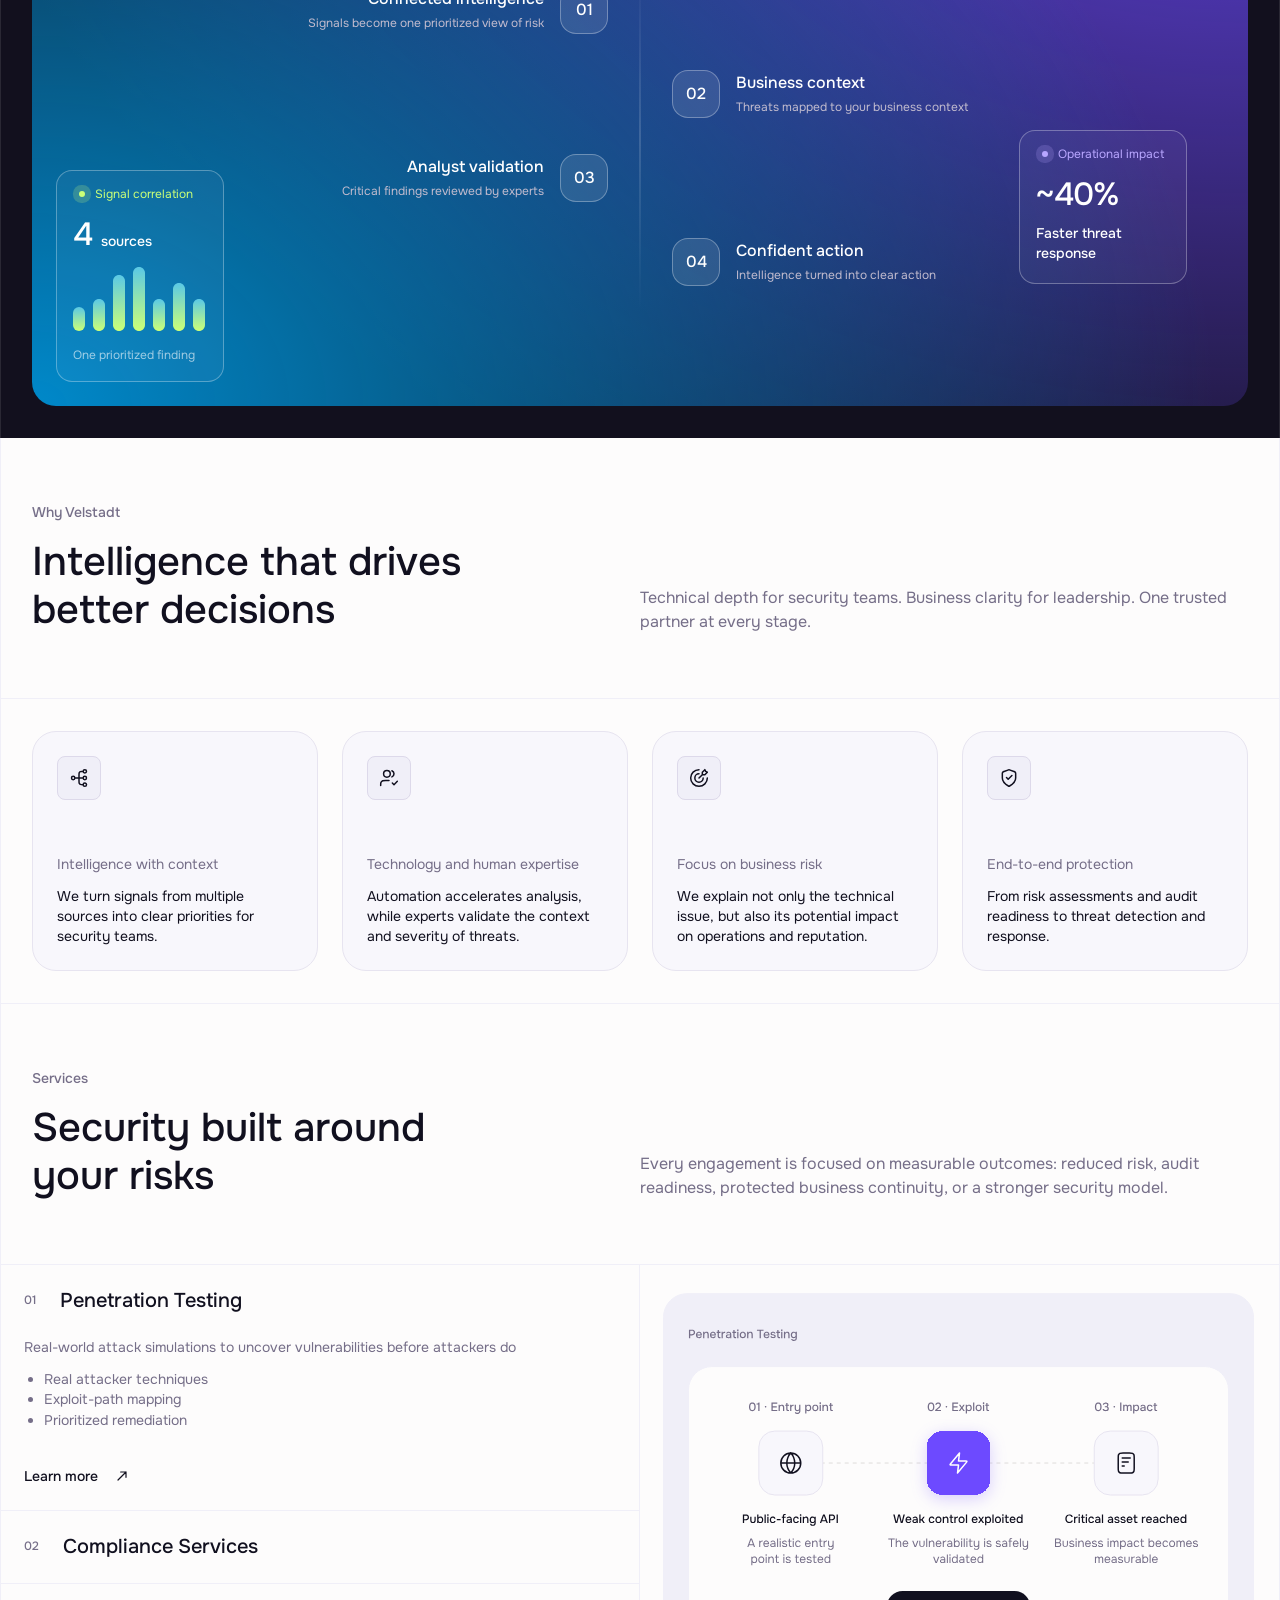
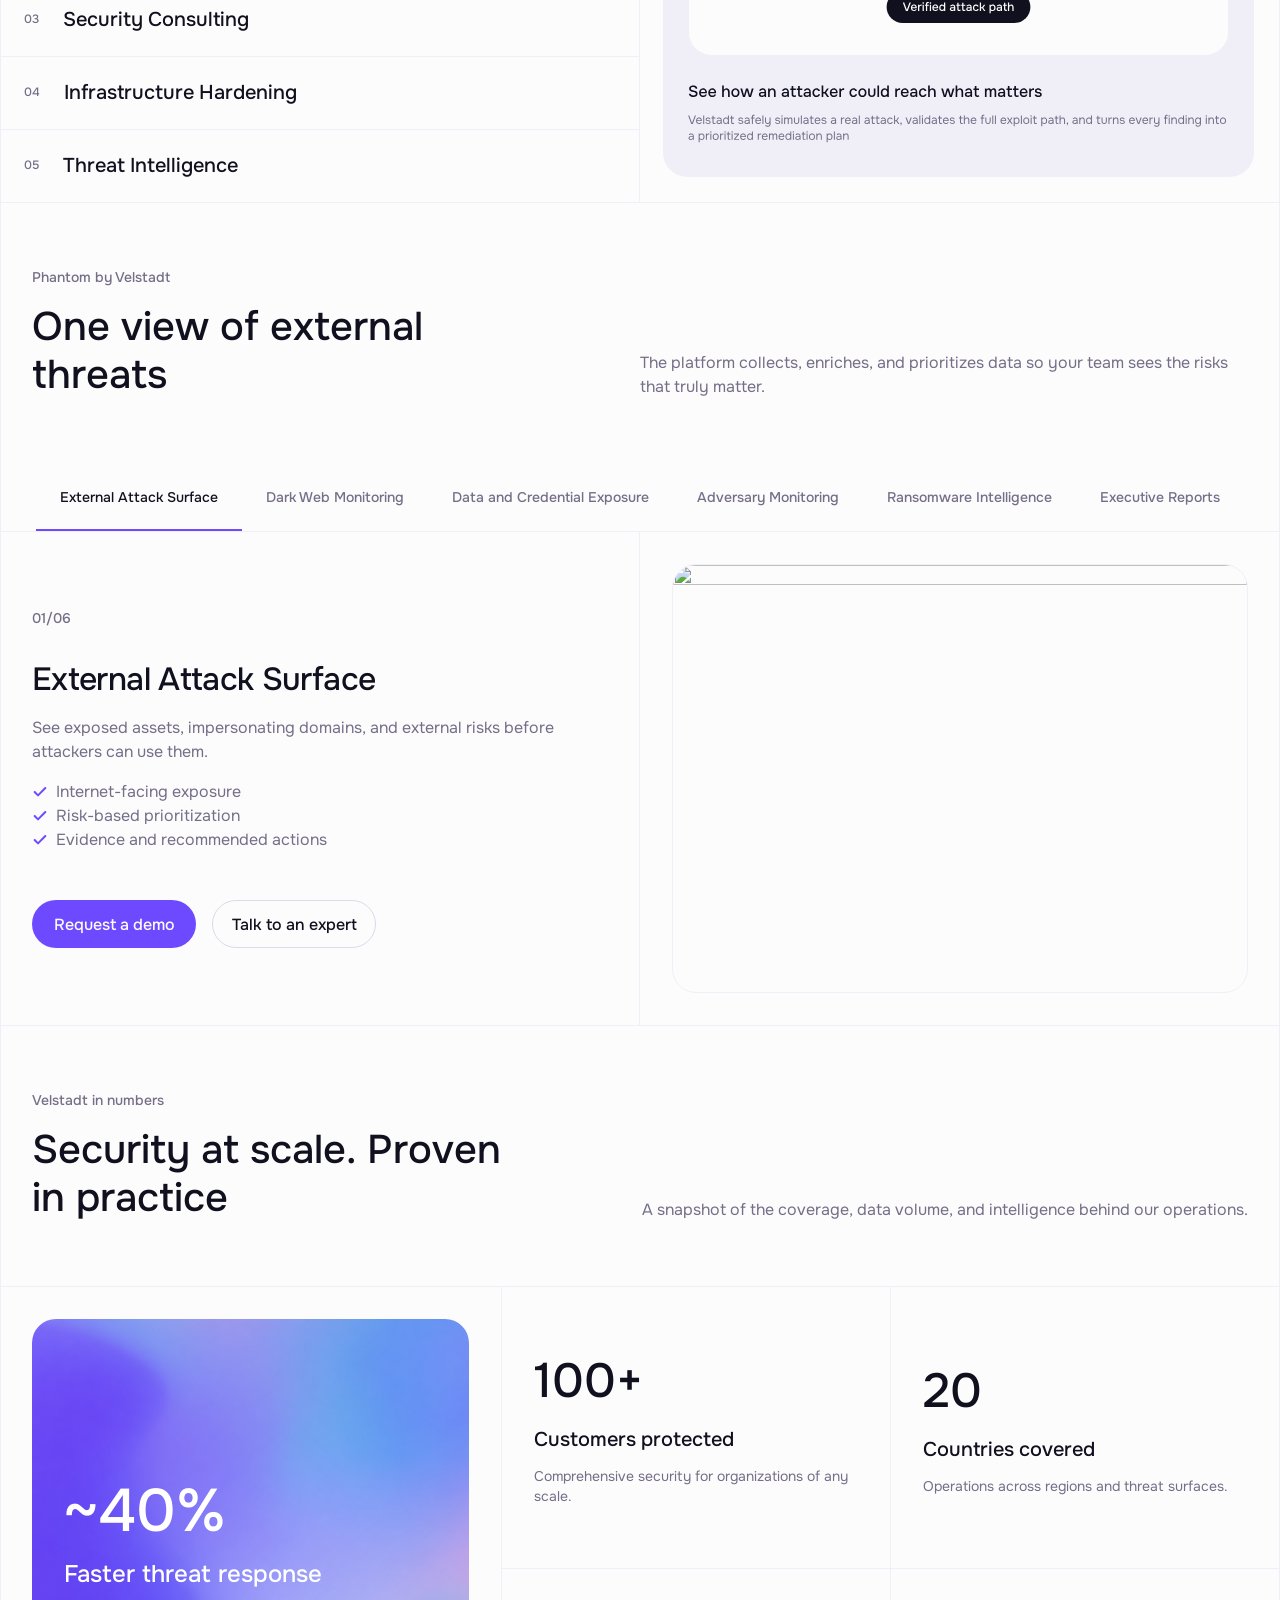
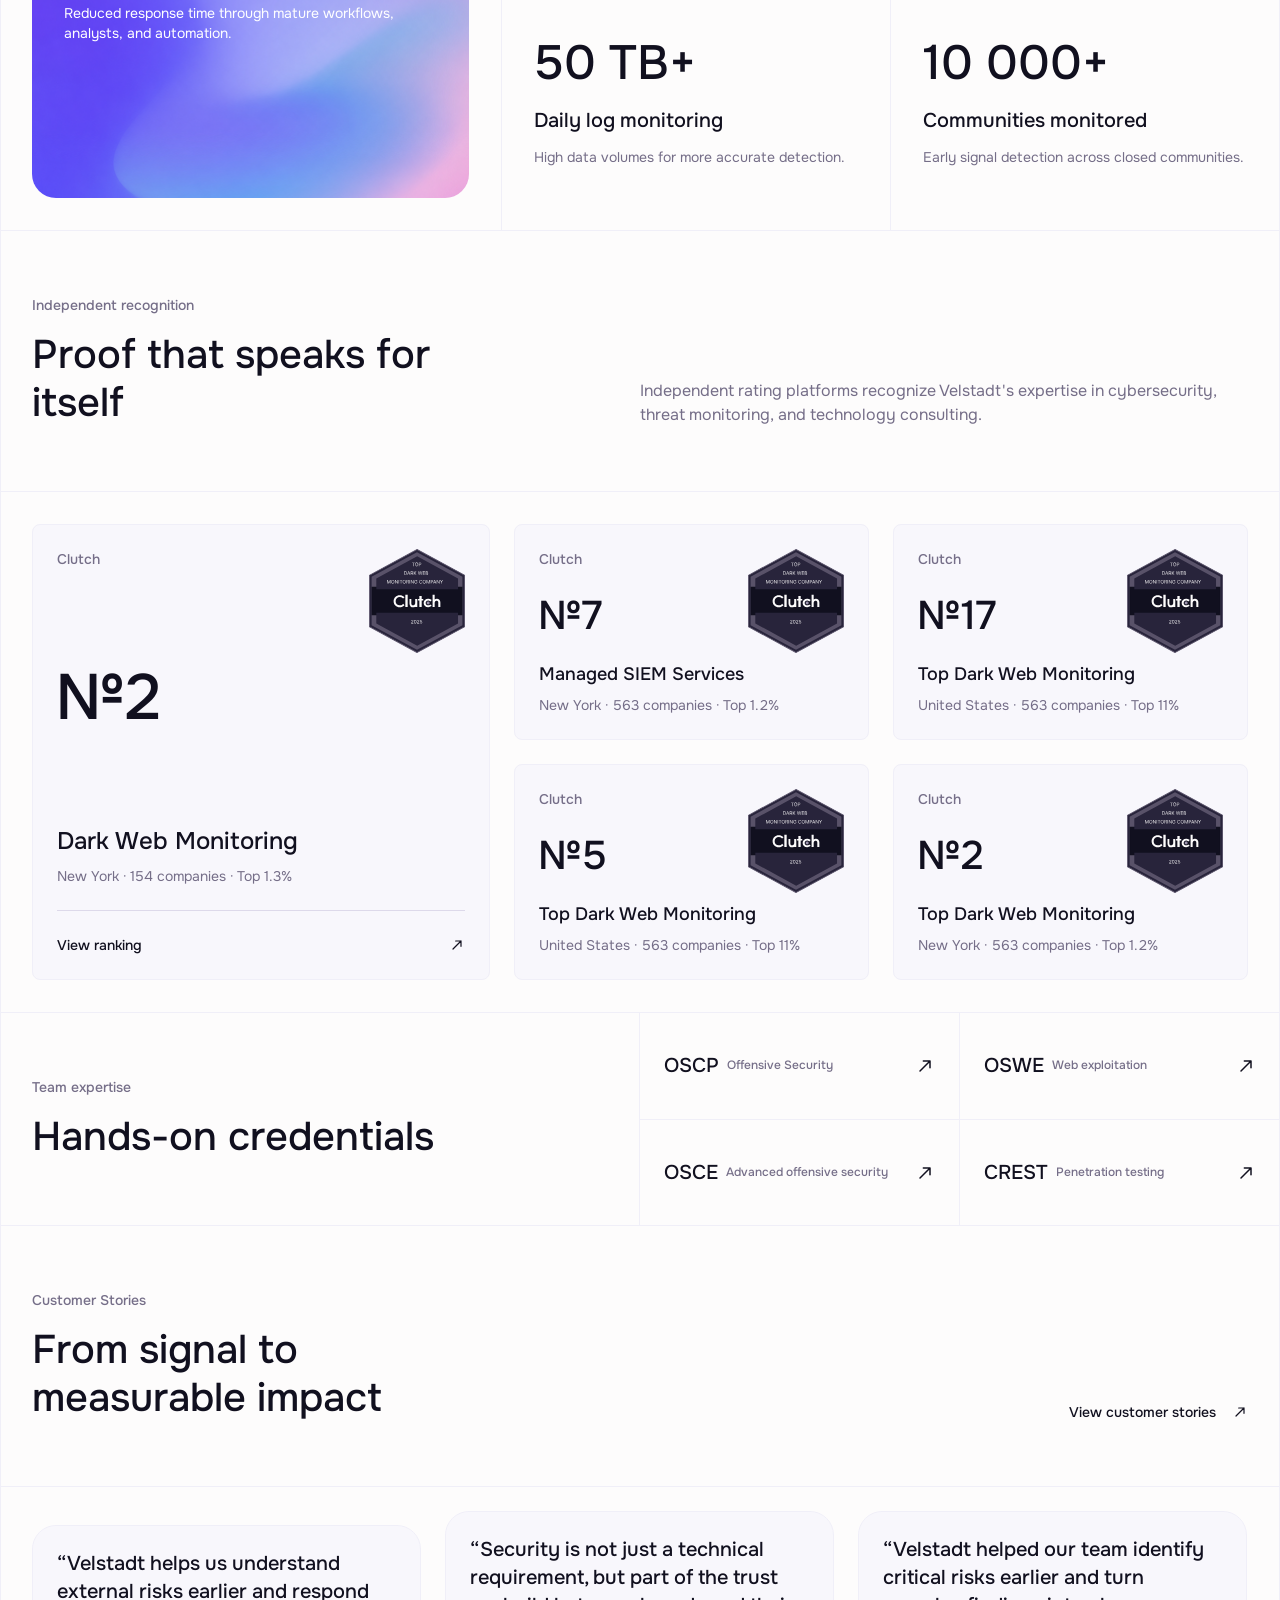
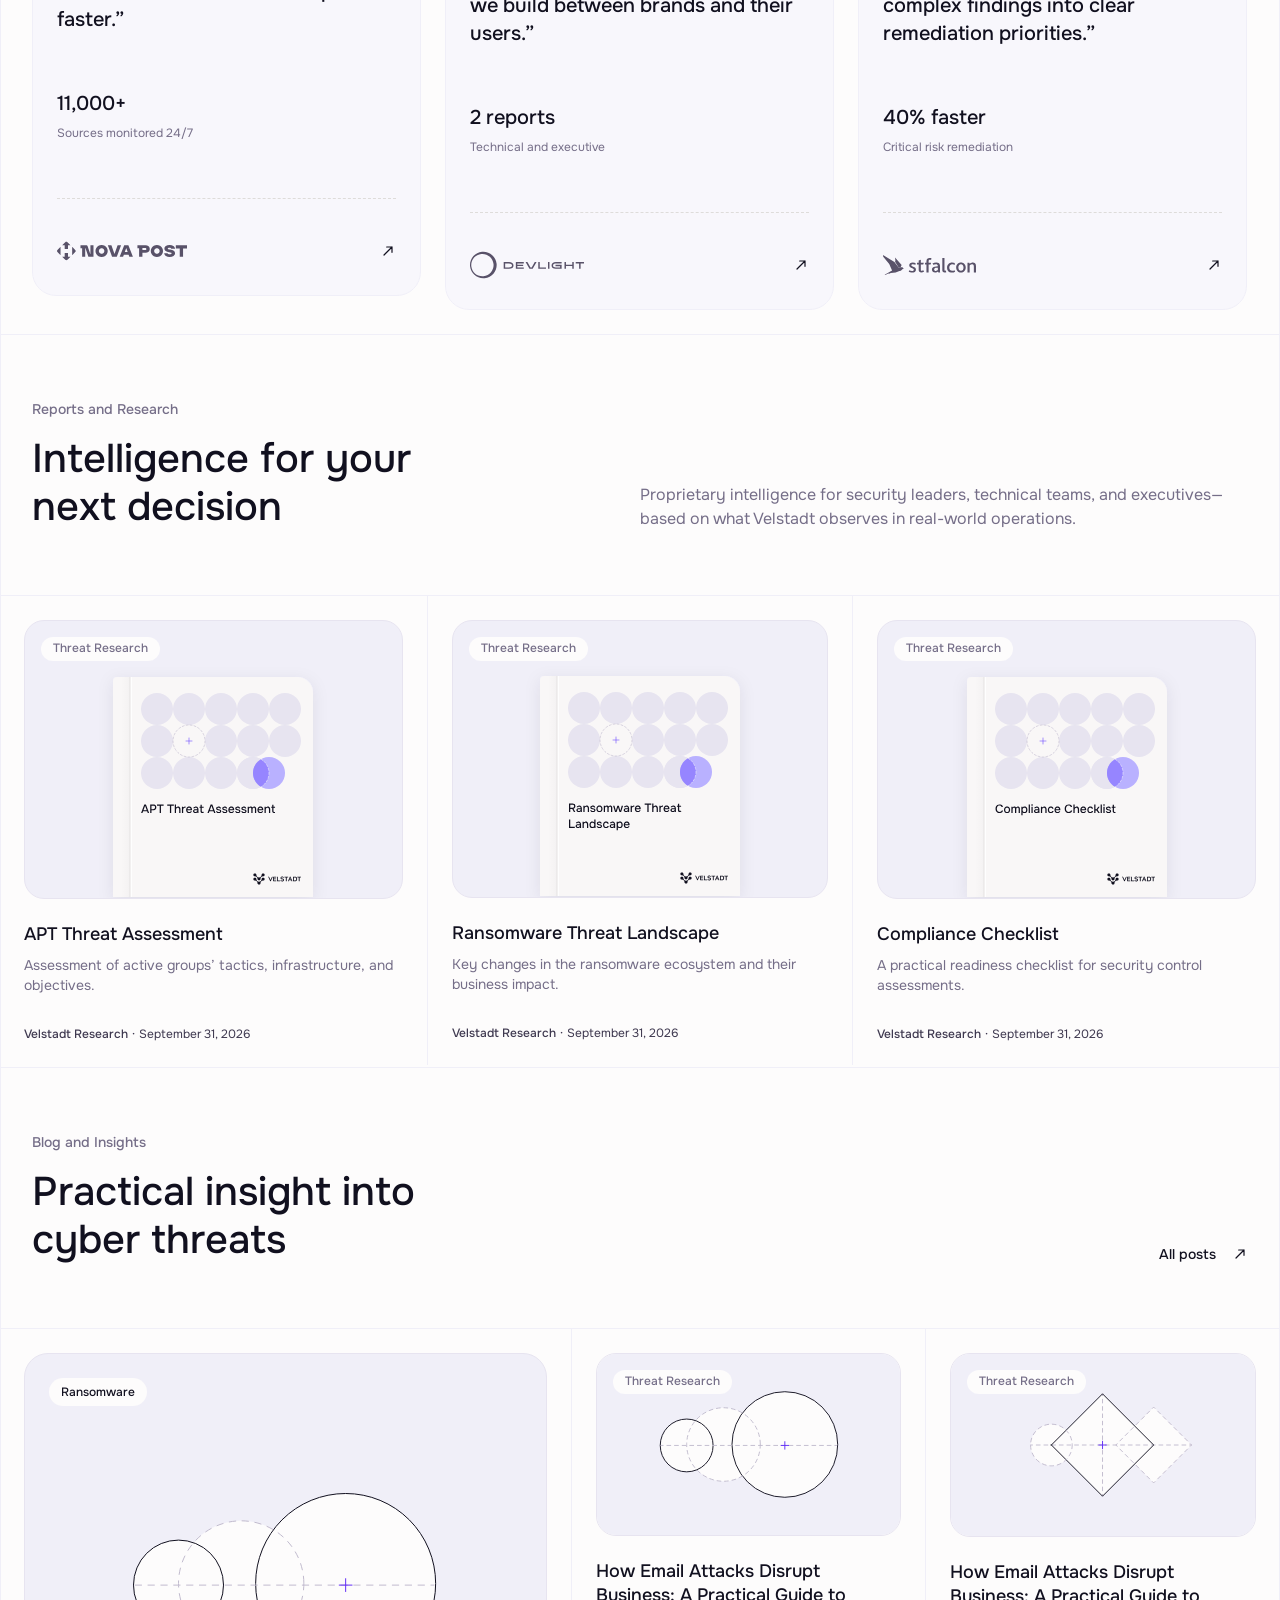
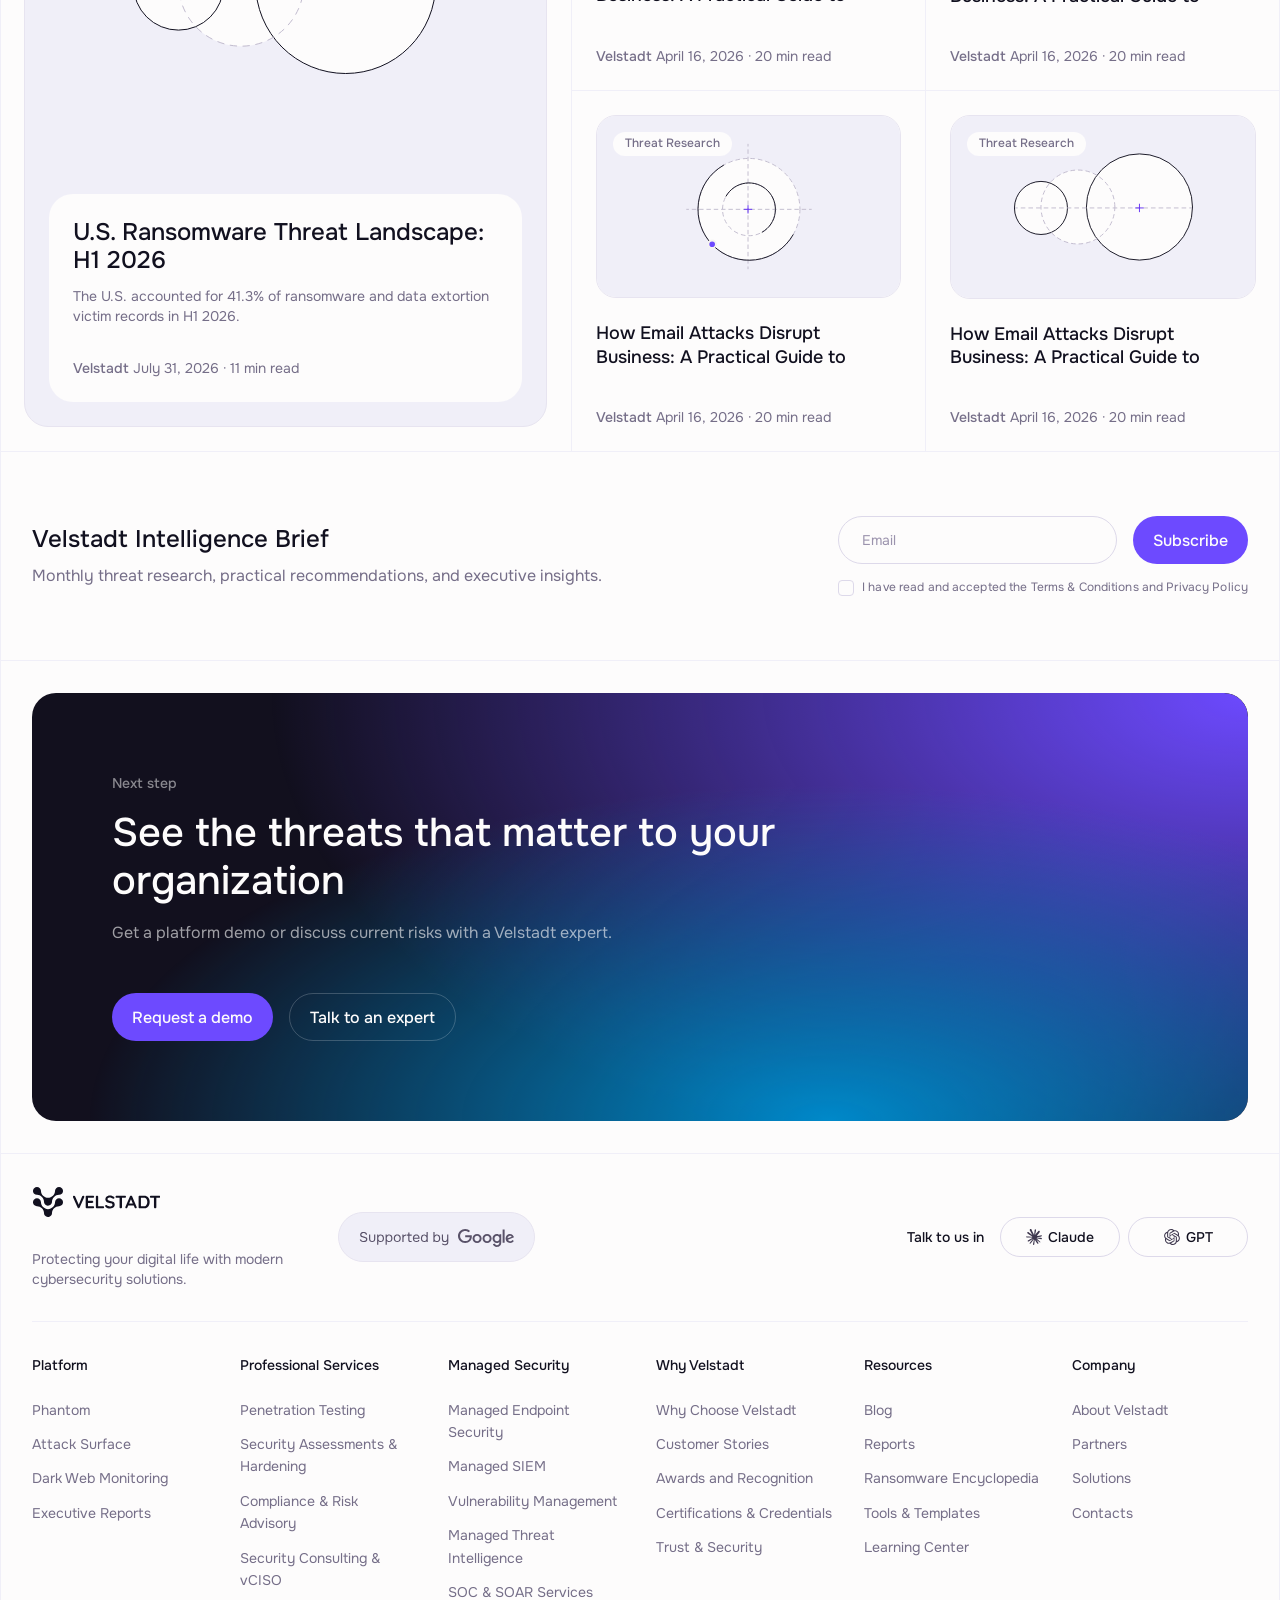
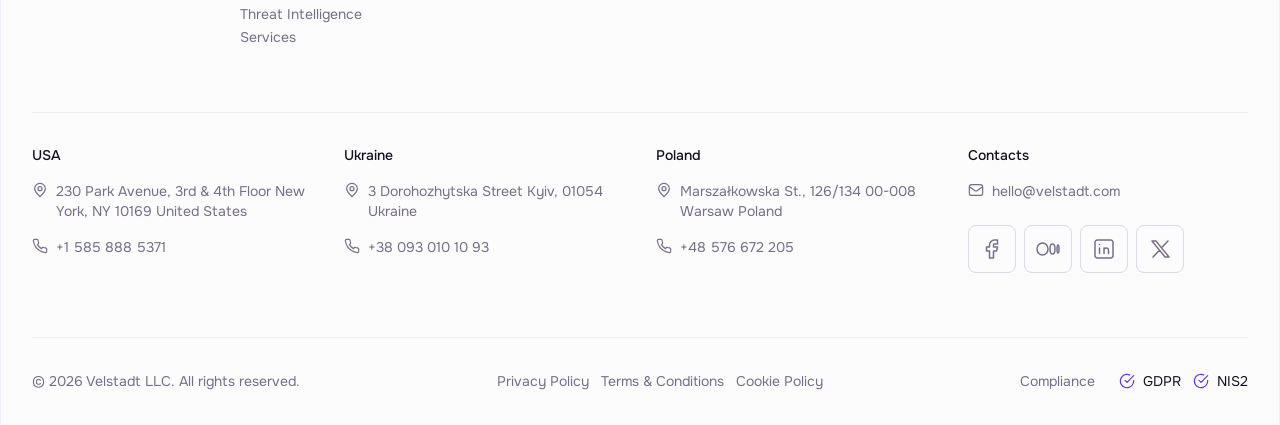
==== commit 58692d42: "update" ====
--- a/index.html
+++ b/index.html
@@ -871,42 +871,42 @@
         </div>
         <div class="container customer__container customer__swiper swiper section__lines">
             <div class="swiper-wrapper">
-                <div class="customer__card swiper-slide">
+                <a href="#" class="customer__card swiper-slide">
                     <p class="customer__card-quote">“Velstadt helps us understand external risks earlier and respond faster.”</p>
                     <div class="customer__card-info">
                         <span class="customer__card-issue">11,000+</span>
                         <span class="customer__card-service">Sources monitored 24/7</span>
                     </div>
                     <div class="customer__card-footer">
-                        <a href="#" class="link--arrow">
+                        <span class="link--arrow">
                             <img src="images/partners/Nova-post.svg" alt="" class="customer__card-logo">
-                        </a>
-                    </div>
-                </div>
-                <div class="customer__card swiper-slide">
+                        </span>
+                    </div>
+                </a>
+                <a href="#" class="customer__card swiper-slide">
                     <p class="customer__card-quote">“Security is not just a technical requirement, but part of the trust we build between brands and their users.”</p>
                     <div class="customer__card-info">
                         <span class="customer__card-issue">2 reports</span>
                         <span class="customer__card-service">Technical and executive</span>
                     </div>
                     <div class="customer__card-footer">
-                        <a href="#" class="link--arrow">
+                        <span class="link--arrow">
                             <img src="images/partners/Devlight.svg" alt="" class="customer__card-logo">
-                        </a>
-                    </div>
-                </div>
-                <div class="customer__card swiper-slide">
+                        </span>
+                    </div>
+                </a>
+                <a href="#" class="customer__card swiper-slide">
                     <p class="customer__card-quote">“Velstadt helped our team identify critical risks earlier and turn complex findings into clear remediation priorities.”</p>
                     <div class="customer__card-info">
                         <span class="customer__card-issue">40% faster</span>
                         <span class="customer__card-service">Critical risk remediation</span>
                     </div>
                     <div class="customer__card-footer">
-                        <a href="#" class="link--arrow">
+                        <span    class="link--arrow">
                             <img src="images/partners/Stfalcon.svg" alt="" class="customer__card-logo">
-                        </a>
-                    </div>
-                </div>
+                        </span>
+                    </div>
+                </a>
             </div>
         </div>
     </section>
@@ -933,7 +933,10 @@
                     <div class="resources__card-details">
                         <h3 class="h3 resources__card-title">APT Threat Assessment</h3>
                         <p class="resources__card-description">Assessment of active groups’ tactics, infrastructure, and objectives.</p>
-                        <a href="#" class="link link--arrow">Download report</a>
+                        <div class="resources__card-info">
+                            <span class="resources__card-author">Velstadt Research</span>
+                            <span class="resources__card-date">September 31, 2026</span>
+                        </div>
                     </div>
                 </div>
                 <div class="resources__card swiper-slide">
@@ -944,7 +947,10 @@
                     <div class="resources__card-details">
                         <h3 class="h3 resources__card-title">Ransomware Threat Landscape</h3>
                         <p class="resources__card-description">Key changes in the ransomware ecosystem and their business impact.</p>
-                        <a href="#" class="link link--arrow">Download report</a>
+                        <div class="resources__card-info">
+                            <span class="resources__card-author">Velstadt Research</span>
+                            <span class="resources__card-date">September 31, 2026</span>
+                        </div>
                     </div>
                 </div>
                 <div class="resources__card swiper-slide">
@@ -955,7 +961,10 @@
                     <div class="resources__card-details">
                         <h3 class="h3 resources__card-title">Compliance Checklist</h3>
                         <p class="resources__card-description">A practical readiness checklist for security control assessments.</p>
-                        <a href="#" class="link link--arrow">Download report</a>
+                        <div class="resources__card-info">
+                            <span class="resources__card-author">Velstadt Research</span>
+                            <span class="resources__card-date">September 31, 2026</span>
+                        </div>
                     </div>
                 </div>
             </div>
@@ -990,7 +999,7 @@
 
                 <div class="blog__card">
                     <a href="#" class="post__card-preview">
-                        <img src="images/post-card.png" alt="How Email Attacks Disrupt Business: A Practical Guide to">
+                        <img src="images/post-card1.svg" alt="How Email Attacks Disrupt Business: A Practical Guide to">
                         <span class="post__card-category">Threat Research</span>
                     </a>
                     <a href="#" class="post__card-title">How Email Attacks Disrupt Business: A Practical Guide to</a>
@@ -999,7 +1008,7 @@
 
                 <div class="blog__card">
                     <a href="#" class="post__card-preview">
-                        <img src="images/post-card.png" alt="How Email Attacks Disrupt Business: A Practical Guide to">
+                        <img src="images/post-card2.svg" alt="How Email Attacks Disrupt Business: A Practical Guide to">
                         <span class="post__card-category">Threat Research</span>
                     </a>
                     <a href="#" class="post__card-title">How Email Attacks Disrupt Business: A Practical Guide to</a>
@@ -1008,7 +1017,7 @@
 
                 <div class="blog__card">
                     <a href="#" class="post__card-preview">
-                        <img src="images/post-card.png" alt="How Email Attacks Disrupt Business: A Practical Guide to">
+                        <img src="images/post-card3.svg" alt="How Email Attacks Disrupt Business: A Practical Guide to">
                         <span class="post__card-category">Threat Research</span>
                     </a>
                     <a href="#" class="post__card-title">How Email Attacks Disrupt Business: A Practical Guide to</a>
@@ -1017,7 +1026,7 @@
                 
                 <div class="blog__card">
                     <a href="#" class="post__card-preview">
-                        <img src="images/post-card.png" alt="How Email Attacks Disrupt Business: A Practical Guide to">
+                        <img src="images/post-card1.svg" alt="How Email Attacks Disrupt Business: A Practical Guide to">
                         <span class="post__card-category">Threat Research</span>
                     </a>
                     <a href="#" class="post__card-title">How Email Attacks Disrupt Business: A Practical Guide to</a>
@@ -1074,12 +1083,21 @@
         <div class="container footer__container section__lines">
             <div class="footer__top">
                 <div class="footer__top-left">
-                    <a href="#" class="footer__logo">
-                        <img src="images/logo.svg" alt="">
-                    </a>
-                    <p>Protecting your digital life with modern cybersecurity solutions.</p>
-                </div>
-                <img src="images/badge-google.svg" alt="supported by Google" class="footer__top-badge">
+                    <div class="footer__top-col">
+                        <a href="#" class="footer__logo">
+                            <img src="images/logo.svg" alt="">
+                        </a>
+                        <p>Protecting your digital life with modern cybersecurity solutions.</p>
+                    </div>
+                    <img src="images/badge-google.svg" alt="supported by Google" class="footer__top-badge">
+                </div>
+                <div class="footer__top-right">
+                    <span class="footer__top-text">Talk to us in</span>
+                    <div class="footer__top-buttons">
+                        <a href="#" class="btn btn--icon"><span class="icon" style="background-image: url('images/icons/claude.svg');"></span>Claude</a>
+                        <a href="#" class="btn btn--icon"><span class="icon" style="background-image: url('images/icons/gpt.svg');"></span>GPT</a>
+                    </div>
+                </div>
             </div>
 
             <div class="footer__mid">
@@ -1093,38 +1111,51 @@
                     </ul>
                 </div>
                 <div class="footer__mid-item">
-                    <a href="#" class="footer__link">Services</a>
+                    <a href="#" class="footer__link">Professional Services</a>
                     <ul>
                         <li><a href="#">Penetration Testing</a></li>
-                        <li><a href="#">Compliance Services</a></li>
-                        <li><a href="#">Security Consulting</a></li>
-                        <li><a href="#">Threat Intelligence</a></li>
+                        <li><a href="#">Security Assessments & Hardening</a></li>
+                        <li><a href="#">Compliance & Risk Advisory</a></li>
+                        <li><a href="#">Security Consulting & vCISO</a></li>
+                        <li><a href="#">Threat Intelligence Services</a></li>
+                    </ul>
+                </div>
+                <div class="footer__mid-item">
+                    <a href="#" class="footer__link">Managed Security</a>
+                    <ul>
+                        <li><a href="#">Managed Endpoint Security</a></li>
+                        <li><a href="#">Managed SIEM</a></li>
+                        <li><a href="#">Vulnerability Management</a></li>
+                        <li><a href="#">Managed Threat Intelligence</a></li>
+                        <li><a href="#">SOC & SOAR Services</a></li>
                     </ul>
                 </div>
                 <div class="footer__mid-item">
                     <a href="#" class="footer__link">Why Velstadt</a>
                     <ul>
-                        <li><a href="#">Our approach</a></li>
-                        <li><a href="#">Results</a></li>
+                        <li><a href="#">Why Choose Velstadt</a></li>
+                        <li><a href="#">Customer Stories</a></li>
                         <li><a href="#">Awards and Recognition</a></li>
-                        <li><a href="#">Team Credentials</a></li>
+                        <li><a href="#">Certifications & Credentials</a></li>
+                        <li><a href="#">Trust & Security</a></li>
                     </ul>
                 </div>
                 <div class="footer__mid-item">
                     <a href="#" class="footer__link">Resources</a>
                     <ul>
-                        <li><a href="#">Research</a></li>
-                        <li><a href="#">Blog and Insights</a></li>
-                        <li><a href="#">Customer Stories</a></li>
-                        <li><a href="#">Trust Center</a></li>
+                        <li><a href="#">Blog</a></li>
+                        <li><a href="#">Reports</a></li>
+                        <li><a href="#">Ransomware Encyclopedia</a></li>
+                        <li><a href="#">Tools & Templates</a></li>
+                        <li><a href="#">Learning Center</a></li>
                     </ul>
                 </div>
                 <div class="footer__mid-item">
                     <a href="#" class="footer__link">Company</a>
                     <ul>
                         <li><a href="#">About Velstadt</a></li>
-                        <li><a href="#">Careers</a></li>
-                        <li><a href="#">Partnerships</a></li>
+                        <li><a href="#">Partners</a></li>
+                        <li><a href="#">Solutions</a></li>
                         <li><a href="#">Contacts</a></li>
                     </ul>
                 </div>
--- a/css/styles.css
+++ b/css/styles.css
@@ -10,43 +10,51 @@
 	--primary-800: #4618bf;
 	--primary-900: #3b169c;
 	--primary-950: #220b6a;
+
 	--gray-50: #f8f7fc;
+	--gray-100: #f0eff8;
+	--gray-150: #e7e4f0;
+	--gray-200: #ddd9ea;
+	--gray-300: #c1bbce;
+	--gray-400: #9b93ad;
+	--gray-500: #756e88;
+	--gray-600: #595269;
 	--gray-700: #3e384f;
-	--gray-600: #595269;
-	--gray-400: #9b93ad;
-	--gray-200: #ddd9ea;
 	--gray-800: #28243b;
 	--gray-900: #11101f;
-	--gray-300: #c1bbce;
-	--gray-500: #756e88;
-	--gray-100: #f0eff8;
+	--gray-950: #080812;
+
 	--white: #fff;
 	--back: #fdfcfc;
+	--background: #fdfcfc;
 	--surface: #f5f3f1;
 	--border: #edebe9;
 	--border-icon: #dedcda;
-	--blue-50: #ecfdff;
-	--blue-800: #175673;
-	--blue-600: #0b82af;
+
+	--blue-50: #e7f7f9;
+	--blue-100: #d4f1f6;
+	--blue-200: #b2f1ff;
+	--blue-300: #66e1ff;
+	--blue-400: #2dc5ee;
 	--blue-500: #0aa4d0;
-	--blue-700: #10698e;
-	--blue-300: #55d6f5;
-	--blue-200: #a7ebfa;
-	--blue-900: #174862;
+	--blue-600: #248ebc;
+	--blue-700: #2a7aa0;
+	--blue-800: #266381;
+	--blue-900: #1f4f6a;
 	--blue-950: #092e43;
-	--blue-400: #26c1ea;
-	--blue-100: #d0f6fd;
+
 	--red-50: #fff1f1;
+	--red-100: #ffe0df;
+	--red-200: #ffc6c5;
+	--red-300: #ff9f9d;
+	--red-400: #ff6764;
+	--red-500: #ff3d39;
+	--red-600: #ed1915;
+	--red-700: #c8110d;
+	--red-800: #a5120f;
 	--red-900: #881614;
-	--red-800: #a5120f;
-	--red-400: #ff6764;
-	--red-200: #ffc6c5;
 	--red-950: #4b0504;
-	--red-100: #ffe0df;
-	--red-500: #ff3d39;
-	--red-300: #ff9f9d;
-	--red-700: #c8110d;
-	--red-600: #ed1915;
+
 	--green-50: #f3faf8;
 	--green-100: #e4f5f1;
 	--green-200: #ade2d3;
@@ -58,6 +66,7 @@
 	--green-800: #214e47;
 	--green-900: #20413c;
 	--green-950: #0d2623;
+
 	--orange-50: #fff7ed;
 	--orange-100: #ffedd5;
 	--orange-200: #fed7aa;
@@ -69,8 +78,6 @@
 	--orange-800: #9a3412;
 	--orange-900: #7c2d12;
 	--orange-950: #431407;
-	--gray-950: #080812;
-	--gray-150: #e7e4f0;
 
     --font-family: "Onest", sans-serif;
     --second-family: "Inter", sans-serif;
@@ -256,6 +263,21 @@
         font-size: 16px;
         line-height: 1.5;
     }
+    
+    &.btn--icon {
+        gap: 6px;
+        min-width: 120px;
+
+        span {
+            display: block;
+            width: 16px;
+            height: 16px;
+            flex-shrink: 0;
+            background-repeat: no-repeat;
+            background-position: center;
+            background-size: contain;
+        }
+    }
 }
 
 .link--arrow {
@@ -390,7 +412,7 @@
     }
 
     .section__header-left {
-        max-width: 440px;
+        max-width: 470px;
     }
 
     .section__header-right {
@@ -1243,9 +1265,11 @@
         display: flex;
         align-items: center;
         justify-content: space-between;
-        gap: 16px;
+        row-gap: 32px;
+        column-gap: 16px;
         padding-block: 32px;
         border-bottom: 1px solid var(--gray-100);
+        flex-wrap: wrap;
 
         @media(width <= 576px) {
             flex-direction: column;
@@ -1256,20 +1280,53 @@
 
         .footer__top-left {
             display: flex;
-            flex-direction: column;
-            align-items: flex-start;
-            justify-content: center;
-            gap: 24px;
-            max-width: 340px;
-        }
-
-        p {
-            font-family: var(--font-family);
-            font-weight: 400;
-            font-size: 14px;
-            line-height: 1.43;
-            color: var(--gray-500);
-        }
+            align-items: center;
+            justify-content: flex-start;
+            flex-wrap: wrap;
+            gap: 16px;
+
+            .footer__top-col {
+                display: flex;
+                flex-direction: column;
+                align-items: flex-start;
+                justify-content: center;
+                gap: 24px;
+                max-width: 290px;
+            }
+    
+            p {
+                font-family: var(--font-family);
+                font-weight: 400;
+                font-size: 14px;
+                line-height: 1.43;
+                color: var(--gray-500);
+            }
+        }
+
+        .footer__top-right {
+            display: flex;
+            align-items: center;
+            justify-content: flex-start;
+            flex-wrap: wrap;
+            gap: 16px;
+
+            .footer__top-text {
+                display: inline-block;
+                font-family: var(--font-family);
+                font-weight: 500;
+                font-size: 14px;
+                line-height: 1.43;
+                color: var(--gray-900);
+            }
+
+            .footer__top-buttons {
+                display: flex;
+                align-items: center;
+                justify-content: flex-start;
+                gap: 8px;
+            }
+        }
+
     }
 
     .footer__mid {
@@ -1885,6 +1942,7 @@
             font-size: 40px;
             line-height: 1.2;
             color: var(--back);
+            text-wrap-style: balance;
 
             @media(width <= 576px) {
                 font-size: 32px;
@@ -2180,9 +2238,9 @@
         flex-direction: column;
         align-items: stretch;
         justify-content: flex-start;
-        border: 1px solid var(--border);
+        border: 1px solid var(--gray-150);
         border-radius: 24px;
-        background: var(--surface);
+        background: var(--gray-100);
         position: relative;
         padding: 24px;
         height: 100%;
@@ -2323,12 +2381,13 @@
 
             @media(width <= 768px) {
                 padding: 16px;
-            }
-
-            &:nth-child(1),
-            &:nth-child(2) {
-                border-top: 1px solid var(--gray-100);
-            }
+                
+                &:nth-child(1),
+                &:nth-child(2) {
+                    border-top: 1px solid var(--gray-100);
+                }
+            }
+
 
 
             &:nth-child(odd) {
@@ -2505,6 +2564,31 @@
                 margin-top: 8px;
             }
 
+            .resources__card-info {
+                display: flex;
+                align-items: center;
+                justify-content: flex-start;
+                gap: 4px;
+                font-family: var(--font-family);
+                font-weight: 500;
+                font-size: 12px;
+                line-height: 1.33;
+                color: var(--gray-700);
+                margin-top: 32px;
+
+                .resources__card-author {
+                    &::after {
+                        content: '·';
+                        display: inline-block;
+                        margin-left: 4px;
+                    }
+                }
+
+                .resources__card-date {
+                    font-weight: 400;   
+                }
+            }
+
             .link {
                 margin-top: 24px;
                 margin-left: auto;  
@@ -2525,16 +2609,69 @@
     }
 
     .customer__card {
-        border: 1px solid var(--border);
+        border: 1px solid var(--gray-100);
         border-radius: 24px;
         padding: 24px;
-        background: var(--surface);
+        background-color: var(--gray-50 );
         display: flex;
         flex-direction: column;
         align-items: flex-start;
         justify-content: space-between;
         gap: 56px;
         width: 389px;
+        text-decoration: none;
+        z-index: 1;
+        overflow: hidden;
+
+        &::after {
+            content: '';
+            display: block;
+            border-radius: 24px;
+            background-image: url('../images/advantages-card-bg.png');
+            background-repeat: no-repeat;
+            background-position: center;
+            background-size: cover;
+            position: absolute;
+            inset: 0;
+            opacity: 0;
+            transition: opacity .2s ease;
+            z-index: -1;
+        }
+
+        @media(hover: hover) {
+            &:hover {
+                &::after {
+                    opacity: 1;
+                }
+
+                .customer__card-quote {
+                    color: var(--background);
+                }
+                .customer__card-info {
+                    .customer__card-issue {
+                        color: var(--background);
+                    }
+                    .customer__card-service {
+                        color: var(--gray-300);
+                    }
+                }
+
+                .customer__card-footer {
+                    border-color: rgba(255, 255, 255, 0.1);
+
+                    img {
+                        filter: brightness(0) invert(1);
+                    }
+                }
+
+                .link--arrow {
+                    &::after {
+                        background-position: 16px -16px, 0 0;
+                        filter: brightness(0) invert(1);
+                    }
+                }
+            }
+        }
 
         @media(width <= 768px) {
             width: 320px;
@@ -2551,6 +2688,7 @@
             font-size: 20px;
             line-height: 1.4;
             color: var(--gray-900);
+            transition: color .2s ease;
 
             @media(width <= 576px) {
               font-size: 18px;  
@@ -2571,6 +2709,8 @@
                 font-size: 20px;
                 line-height: 1.4;
                 color: var(--gray-900);
+                transition: color .2s ease;
+
             }
 
             .customer__card-service {
@@ -2580,6 +2720,7 @@
                 font-size: 12px;
                 line-height: 1.33;
                 color: var(--gray-500);
+                transition: color .2s ease;
             }
         }
 
@@ -2593,6 +2734,12 @@
             }
         }
 
+        .link--arrow {
+            &:hover {
+                background-position: inherit;
+            }
+        }
+
     }
 }
 
@@ -2601,46 +2748,84 @@
     .section__header {
 
         .section__header-container {
+            display: grid;
+            grid-template-columns: repeat(2, 1fr);
+            gap: 0;
             padding: 0;
             align-items: stretch;
 
             @media(width <= 768px) {
-                flex-direction: column;
-                align-items: stretch;
-                justify-content: flex-start;
-                gap: 0;
+                grid-template-columns: 1fr;
             }
         }
         
         .section__header-left {
-            width: 46%;
             max-width: initial;
-            padding-left: var(--padding);
-            padding-block: 64px;
+            padding: 64px var(--padding);
+            display: flex;
+            flex-direction: column;
+            align-items: flex-start;
+            justify-content: center;
+            gap: 16px;
+            border-right: 1px solid var(--gray-100);
 
             @media(width <= 768px) {
-                width: 100%;
                 border-bottom: 1px solid var(--gray-100);
                 padding-block: 36px;
+                border-right: none;
+            }
+
+            .section__subtitle {
+                margin-bottom: 0;
             }
         }
 
         .section__header-right {
-            width: 54%;
             display: grid;
             grid-template-columns: repeat(2, 1fr);
-            grid-template-rows: repeat(2, 1fr);
-            border-left: 1px solid var(--gray-100);
+            grid-auto-rows: 1fr;
+            align-items: stretch;
+
+            @media(width <= 1200px) {
+                padding-right: 10px;
+            }
+    
+            @media(width <= 1024px) {
+                padding-right: 10px;
+            }
 
             @media(width <= 768px) {
                 padding-inline: 6px;
-                width: 100%;
-                grid-template-rows: repeat(2, 100px);
             }
 
             @media(width <= 576px) {
                 padding-inline: 0;
             }
+        }
+    }
+
+    div.expertise__card {
+        display: flex;
+        flex-direction: column;
+        align-items: flex-start;
+        justify-content: space-between;
+        gap: 12px;
+        padding: 24px;
+        min-height: 124px;
+
+        @media(width <= 576px) {
+            padding: 16px 12px;
+            min-height: 100px;
+        }
+
+        .expertise__card-title {
+            font-size: 18px;
+            line-height: 1.33;
+        }
+
+        .expertise__card-description {
+            font-size: 12px;
+            line-height: 1.67;
         }
     }
 
@@ -2651,6 +2836,7 @@
         gap: 8px;
         padding-inline: 24px 44px;
         text-decoration: none;
+        min-height: 100px;
 
         &::after {
             @media(width <= 576px) {
@@ -2813,10 +2999,10 @@
         flex-direction: column;
         align-items: stretch;
         justify-content: space-between;
-        border: 1px solid var(--border);
+        border: 1px solid var(--gray-100);
         border-radius: 8px;
         padding: 24px;
-        background: var(--surface);
+        background: var(--gray-50);
         position: relative;
 
         @media(width <= 1024px) {
@@ -3146,13 +3332,56 @@
         @media(width <= 576px) {
             grid-template-columns: 1fr;
         }
+
+        &.about__container-transparent {
+            padding: 0;
+            gap: 0;
+
+            .about__card {
+                border: none;
+                border-radius: 0;
+                background-color: transparent;
+
+                &:not(:last-child) {
+                    border-right: 1px solid var(--gray-100);
+
+                    @media(width <= 1024px) {
+                        border-right: none;
+                    }
+
+                    @media(width <= 576px) {
+                        border-bottom: 1px solid var(--gray-100);
+                    }
+                }
+
+                &:nth-child(odd) {
+                    @media(width <= 1024px) {
+                        border-right: 1px solid var(--gray-100);
+                    }
+
+                    @media(width <= 576px) {
+                        border-right: none;
+                    }
+                }
+
+                &:nth-child(n + 3) {
+                    @media(width <= 1024px) {
+                        border-top: 1px solid var(--gray-100);
+                    }
+
+                    @media(width <= 576px) {
+                        border-top: none;
+                    }
+                }
+            }
+        }
     }
 
     .about__card {
-        border: 1px solid var(--border);
+        border: 1px solid var(--gray-150);
         border-radius: 24px;
         padding: 24px;
-        background: var(--surface);
+        background: var(--gray-50);
         display: flex;
         flex-direction: column;
         align-items: flex-start;
@@ -3161,10 +3390,11 @@
         min-height: 240px;
 
         .about__card-icon {
-            border: 1px solid var(--border-icon);
+            border: 1px solid var(--gray-200);
             border-radius: 8px;
             width: 44px;
             height: 44px;
+            background-color: var(--gray-100);
             background-repeat: no-repeat;
             background-position: center;
             background-size: 20px;
@@ -3625,7 +3855,7 @@
                     img {
                         display: block;
                         width: 100%;
-                        border: 1px solid var(--border);
+                        border: 1px solid var(--gray-100);
                         border-radius: 24px;
                         aspect-ratio: 590 / 440;
                         object-fit: cover;
@@ -4231,4 +4461,1160 @@
             flex: 1 1 160px;
         }
     }
+}
+
+.challenge {
+    border-bottom: 1px solid var(--gray-100);
+
+    .challenge__container {
+        padding-inline: 0;
+        display: grid;
+        grid-template-columns: repeat(2, 1fr);
+
+        @media(width <= 1024px) {
+            padding-inline: var(--padding);
+            grid-template-columns: 1fr;
+        }
+    
+        @media(width <= 768px) {
+        }
+        
+        .challenge__list {
+            position: relative;
+            border-right: 1px solid var(--gray-100);
+            counter-reset: challenge-item;
+
+            @media(width <= 1024px) {
+                border-right: none;
+            }
+        }
+
+        .challenge__item {
+            display: grid;
+            gap: 16px;
+            grid-template-rows: 1fr;
+            counter-increment: challenge-item;
+
+            &:not(:last-child) {
+                border-bottom: 1px solid var(--gray-100);
+
+                @media(width <= 1024px) {
+                    border-bottom: none;
+                }
+            }
+
+            @media(width <= 1024px) {
+                position: relative;
+            }
+
+            &::after {
+                @media(width <= 1024px) {
+                    content: '';
+                    display: block;
+                    height: 1px;
+                    background-color: var(--gray-100);
+                    position: absolute;
+                    top: 100%;
+                    left: -14px;
+                    right: -14px;
+                }
+
+                @media(width <= 768px) {
+                    left: -10px;
+                    right: -10px;
+                }
+
+                @media(width <= 576px) {
+                    left: -12px;
+                    right: -12px;
+                }
+            }
+            
+            .challenge__header {
+                padding: 24px 24px 0;
+                display: flex;
+                align-items: center;
+                justify-content: flex-start;
+                gap: 24px;
+
+                @media(width <= 1024px) {
+                    gap: 16px;
+                    padding: 24px 0 0;
+
+                }
+
+                @media(width <= 576px) {
+                    padding: 16px 0 0;
+                    gap: 12px;
+                }
+
+                .challenge__number {
+                    display: inline-block;
+                    width: 20px;
+                    font-family: var(--font-family);
+                    font-weight: 500;
+                    font-size: 12px;
+                    line-height: 1.33;
+                    text-align: center;
+                    color: var(--gray-500);
+
+                    &::before {
+                        content: counter(challenge-item, decimal-leading-zero);
+                    }
+                }
+
+                .challenge__title {
+                    font-family: var(--font-family);
+                    font-weight: 500;
+                    font-size: 20px;
+                    line-height: 1.4;
+                    color: var(--gray-900);
+
+                    @media(width <= 1024px) {
+                        font-size: 18px;
+                    }
+
+                    @media(width <= 576px) {
+                        font-size: 16px;
+                    }
+                }
+            }
+
+            .challenge__content {
+                padding: 0 68px 24px;
+                display: flex;
+                flex-direction: column;
+                align-items: flex-start;
+                justify-content: flex-start;
+                gap: 12px;
+
+                @media(width <= 1024px) {
+                    gap: 8px;
+                    padding: 0 36px 24px;
+                }
+
+                @media(width <= 576px) {
+                    padding: 0 32px 16px;
+                }
+
+                p, ul {
+                    font-family: var(--font-family);
+                    font-weight: 400;
+                    font-size: 14px;
+                    line-height: 1.43;
+                    color: var(--gray-500);
+                }
+
+                ul {
+                    padding-left: 20px;
+                }
+
+                a {
+                    margin-block: 24px;
+
+                    @media(width <= 1024px) {
+                        margin-top: 16px;
+                    }
+                }
+            }
+
+            .challenge__img {
+                width: calc(100% - 48px);
+                aspect-ratio: 582 / 484;
+                display: block;
+                position: absolute;
+                top: 24px;
+                left: calc(100% + 24px);
+                bottom: 24px;
+                opacity: 0;
+                visibility: hidden;
+
+                @media(width <= 1200px) {
+                    top: 16px;
+                    left: calc(100% + 14px);
+                    width: calc(100% - 36px);
+                }
+
+                @media(width <= 1024px) {
+                    width: calc(100% - 32px);
+                    top: 50%;
+                    transform: translateY(-50%);
+                }
+
+                @media(width <= 768px) {
+                    position: static;
+                    transform: none;
+                    inset: initial;
+                    aspect-ratio: initial;
+                    margin: 0 auto 24px;
+                    width: auto;
+                    max-width: calc(100% - 24px);
+                    opacity: 1;
+                    visibility: visible;
+                }
+
+                @media(width <= 576px) {
+                    margin: 0 auto 16px;
+                }
+
+                .challenge__img-preview {
+
+                }
+            }
+        }
+
+        .challenge__preview {
+            display: flex;
+            align-items: center;
+            justify-content: center;
+            padding: var(--padding);
+
+            @media(width <= 1200px) {
+                padding: 14px var(--padding) 14px 14px;
+            }
+
+            @media(width <= 768px) {
+                padding: var(--padding) 0;
+            }
+
+            .challenge__preview-img {
+                display: flex;
+                align-items: center;
+                justify-content: center;
+                border: 1px solid var(--border);
+                border-radius: 24px;
+                padding: 24px;
+                background: var(--surface);
+                height: 100%;
+
+                @media(width <= 768px) {
+                    padding: 16px;
+                }
+
+                img {
+                    display: block;
+                    width: auto;
+                    max-width: 100%;
+                    border-radius: 24px;
+
+                    @media(width <= 768px) {
+                        border-radius: 16px;
+                    }
+                }
+            }
+        }
+    }
+}
+
+.testing {
+    border-bottom: 1px solid var(--gray-100);
+
+    .testing__container {
+        display: grid;
+        grid-template-columns: 1fr 1.55fr;
+        padding: 0;
+
+        @media(width <= 768px) {
+            grid-template-columns: 1fr;
+        }
+    }
+
+    .testing__main {
+        padding: var(--padding);
+        border-right: 1px solid var(--gray-100);
+
+        @media(width <= 1200px) {
+            padding: 14px 14px 14px var(--padding);
+        }
+
+        @media(width <= 768px) {
+            border-right: none;
+            border-bottom: 1px solid var(--gray-100);
+        }
+
+        .testing__preview {
+            display: flex;
+            flex-direction: column;
+            align-items: flex-start;
+            justify-content: flex-end;
+            gap: 12px;
+            padding: var(--padding);
+            border-radius: 24px;
+            background-image: url('../images/advantages-card-bg.png');
+            background-repeat: no-repeat;
+            background-position: center;
+            background-size: cover;
+            aspect-ratio: 500 / 548;
+
+            @media(width <= 1024px) {
+                aspect-ratio: initial;
+                height: 100%;
+                min-height: 320px;
+            }
+            
+
+            .testing__preview-subtitle {
+                font-family: var(--font-family);
+                font-weight: 500;
+                font-size: 14px;
+                line-height: 1.43;
+                color: var(--white);
+                margin-bottom: auto;
+
+                @media(width <= 1024px) {
+                    
+                }
+
+                @media(width <= 768px) {
+                    
+                }
+            }
+
+            .testing__preview-title {
+                font-family: var(--font-family);
+                font-weight: 500;
+                font-size: 24px;
+                line-height: 1.33;
+                color: var(--white);
+                
+                @media(width <= 768px) {
+                    font-size: 32px;
+                }
+
+                @media(width <= 576px) {
+                    font-size: 18px;
+                }
+            }
+
+            .testing__preview-description {
+                font-family: var(--font-family);
+                font-weight: 400;
+                font-size: 14px;
+                line-height: 1.43;
+                color: var(--white);
+
+                @media(width <= 1024px) {
+                    font-size: 12px;
+                }
+
+                @media(width <= 768x) {
+                    font-size: 14px;
+                }
+            }
+        }
+    }
+
+    .testing__grid {
+        display: grid;
+        grid-template-columns: repeat(2, 1fr);
+
+        @media(width <= 576px) {
+            grid-template-columns: 1fr;
+        }
+
+        .testing__card {
+            display: flex;
+            flex-direction: column;
+            align-items: flex-start;
+            justify-content: flex-end;
+            gap: 12px;
+            padding: var(--padding);
+
+            @media(width <= 1200px) {
+                padding: 14px;
+            }
+
+            @media(width <= 1024px) {
+                gap: 8px;
+            }
+
+            @media(width <= 768px) {
+                padding-inline: 24px;
+            }
+
+            @media(width <= 576px) {
+                padding-inline: 16px;
+
+                &:not(:last-child) {
+                    border-bottom: 1px solid var(--gray-100);
+                }
+            }
+
+            &:nth-child(odd) {
+                border-right: 1px solid var(--gray-100);
+
+                @media(width <= 576px) {
+                    border-right: none;
+                }
+            }
+
+            &:nth-child(n + 3) {
+                border-top: 1px solid var(--gray-100);
+
+                @media(width <= 576px) {
+                    border-top: none;
+                }
+            }
+
+            .testing__card-subtitle {
+                display: inline-block;
+                font-family: var(--font-family);
+                font-weight: 500;
+                font-size: 14px;
+                line-height: 1.43;
+                color: var(--gray-500);
+                margin-bottom: auto;
+
+                @media(width <= 1024px) {
+                    font-size: 12px;
+                }
+            }
+
+            .testing__card-title {
+                font-family: var(--font-family);
+                font-weight: 500;
+                font-size: 20px;
+                line-height: 1.4;
+                color: var(--gray-900);
+
+                @media(width <= 1024px) {
+                    font-size: 16px;
+                }
+
+                @media(width <= 768px) {
+                    font-size: 18px;
+                }
+            }
+
+            .testing__card-description {
+                display: inline-block;
+                font-family: var(--font-family);
+                font-weight: 400;
+                font-size: 14px;
+                line-height: 1.43;
+                color: var(--gray-500);
+
+                @media(width <= 1024px) {
+                    font-size: 12px;
+                }
+
+                @media(width <= 768px) {
+                    font-size: 14px;
+                }
+            }
+        }
+    }
+}
+
+.media {
+    border-bottom: 1px solid var(--gray-100);
+
+    .media__container {
+        display: grid;
+        grid-template-columns: repeat(2, 1fr);
+
+        @media(width <= 768px) {
+            grid-template-columns: 1fr;
+        }
+    }
+
+    .media__left {
+        display: flex;
+        flex-direction: column;
+        align-items: flex-start;
+        justify-content: center;
+        gap: 24px;
+        padding-block: 32px;
+        border-right: 1px solid var(--gray-100);
+        font-family: var(--font-family);
+        font-weight: 400;
+        font-size: 16px;
+        line-height: 1.5;
+        color: var(--gray-500);
+        padding-right: var(--padding);
+
+        @media(width <= 1024px) {
+            font-size: 14px;
+        }
+
+        @media(width <= 768px) {
+            border-right: none;
+            padding-block: 24px;
+        }
+
+        ul {
+            list-style: none;
+            padding: 0;
+            margin: 0;
+            display: flex;
+            flex-direction: column;
+            align-items: flex-start;
+            justify-content: flex-start;
+            gap: 16px;
+
+            @media(width <= 1024px) {
+                gap: 12px;
+            }
+            
+            li {
+                display: flex;
+                align-items: flex-start;
+                justify-content: flex-start;
+                gap: 8px;
+
+                &::before {
+                    content: '';
+                    display: block;
+                    margin-top: 4px;
+                    width: 16px;
+                    height: 16px;
+                    flex-shrink: 0;
+                    mask-image: url('../images/icons/check.svg');
+                    mask-repeat: no-repeat;
+                    mask-position: center;
+                    mask-size: 16px;
+                    background-color: var(--primary-500);
+                }
+            }
+
+        }
+    }
+
+    .media__right {
+        display: flex;
+        align-items: center;
+        justify-content: center;
+        padding: var(--padding);
+        padding-right: 0;
+        height: 100%;
+        
+        @media(width <= 1200px) {
+            padding: 14px 0 14px 14px;
+        }
+        
+        @media(width <= 768px) {
+            padding: 14px;
+            padding: 0 0 24px;
+        }
+        
+        img {
+            display: block;
+            width: auto;
+            max-width: 100%;
+            border-radius: 24px;
+            border: 1px solid var(--border);
+
+            @media(width <= 768px) {
+                border-radius: 16px;
+            }
+        }
+    }
+}
+
+.timeline {
+    border-bottom: 1px solid var(--gray-100);
+    counter-reset: timeline-item;
+
+    .timeline__container {
+        padding-block: 32px;
+
+        @media(width <= 1200px) {
+            padding-inline: 10px;
+        }
+    }
+
+    .swiper-wrapper {
+    }
+
+    .timeline__card {
+        padding-inline: 12px;
+        counter-increment: timeline-item;
+        position: relative;
+        width: 248px;
+
+        &::after {
+            content: '';
+            height: 1px;
+            background: repeating-linear-gradient(
+                to right,
+                var(--border-icon) 0 4px,
+                transparent 4px 8px
+            );
+            position: absolute;
+            top: 28px;
+            z-index: -1;
+        }
+
+        &:not(:first-child):not(:last-child) {
+            &::after {
+                width: 100%;
+                left: 0;
+                right: 0;
+            }
+        }
+
+        &:first-child {
+            &::after {
+                width: 50%;
+                right: 0;
+            }
+
+            .timeline__card-header {
+                .timeline__card-number {
+                    box-shadow: 0 4px 16px 0 rgba(109, 74, 255, 0.25);
+                    background: var(--primary-500);
+
+                    &::after {
+                        color: var(--white);
+                    }
+                }
+            }
+        }
+
+        &:last-child {
+            &::after {
+                width: 50%;
+                left: 0;
+            }
+        }
+
+        .timeline__card-header {
+            display: flex;
+            align-items: flex-start;
+            justify-content: center;
+            margin-bottom: 32px;
+            
+
+            .timeline__card-number {
+                border-radius: 16px;
+                padding: 8px;
+                width: 56px;
+                height: 56px;
+                background: var(--surface);
+                display: flex;
+                align-items: center;
+                justify-content: center;
+
+                &::after {
+                    content: counter(timeline-item, decimal-leading-zero);
+                    font-family: var(--font-family);
+                    font-weight: 500;
+                    font-size: 16px;
+                    line-height: 1.5;
+                    text-align: center;
+                    color: var(--gray-900);
+                }
+            }
+        }
+
+        .timeline__card-content {
+            display: flex;
+            flex-direction: column;
+            align-items: stretch;
+            justify-content: space-between;
+            gap: 24px;
+            border: 1px solid var(--border);
+            border-radius: 24px;
+            padding: 24px;
+            background: var(--surface);
+            min-height: 236px;
+        }
+
+        .timeline__card-top {
+            display: flex;
+            align-items: center;
+            justify-content: space-between;
+
+            .timeline__card-step {
+                font-family: var(--font-family);
+                font-weight: 500;
+                font-size: 12px;
+                line-height: 1.33;
+                color: var(--gray-500);
+                display: inline-flex;
+                align-items: center;
+                justify-content: flex-start;
+
+                &::after {
+                    display: inline-block;
+                    margin-left: 3px;
+                    content: counter(timeline-item);
+                }
+            }
+
+            .timeline__card-icon {
+                border: 1px solid var(--border-icon);
+                border-radius: 8px;
+                padding: 8px;
+                width: 32px;
+                height: 32px;
+                background-repeat: no-repeat;
+                background-position: center;
+                background-size: 16px;
+            }
+        }
+
+        .timeline__card-details {
+
+            .timeline__card-title {
+                font-family: var(--font-family);
+                font-weight: 500;
+                font-size: 16px;
+                line-height: 1.5;
+                color: var(--gray-900);
+                margin-bottom: 12px;
+            }
+
+            p {
+                font-family: var(--font-family);
+                font-weight: 400;
+                font-size: 12px;
+                line-height: 1.33;
+                color: var(--gray-500);
+            }
+        }
+    }
+}
+
+.faq {
+    border-bottom: 1px solid var(--gray-100);
+
+    .faq__container {
+        display: grid;
+        grid-template-columns: repeat(2, 1fr);
+        padding-inline: 0;
+
+        @media(width <= 1024px) {
+            grid-template-columns: 1fr;
+        }
+
+        .faq__left {
+            border-right: 1px solid var(--gray-100);
+            display: flex;
+            flex-direction: column;
+            align-items: flex-start;
+            justify-content: flex-start;
+            gap: 16px;
+            padding: 96px var(--padding);
+
+            @media(width <= 1200px) {
+                padding: 64px var(--padding);
+            }
+
+            @media(width <= 1024px) {
+                border-right: none;
+                border-bottom: 1px solid var(--gray-100);
+                padding: 44px var(--padding);
+            }
+
+            .link {
+                margin-top: 64px;
+
+                @media(width <= 1200px) {
+                    margin-top: 48px;
+                }
+
+                @media(width <= 1024px) {
+                    margin-top: 32px;
+                }
+            }
+        }
+    }
+
+    .section__subtitle {
+        margin-bottom: 0;
+    }
+
+    .services__accardion {
+        
+        .services__accardion-list {
+            position: relative;
+            border-right: 1px solid var(--gray-100);
+        }
+
+        .services__accardion-item {
+            overflow: hidden;
+            display: grid;
+            grid-template-rows: auto 0fr;
+            transition: grid-template-rows .3s ease;
+
+            &:not(:last-child) {
+                border-bottom: 1px solid var(--gray-100);
+            }
+
+            &.active {
+                grid-template-rows: auto 1fr;
+
+                .services__accardion-header {
+                    &::after {
+                        content: none;
+                    }
+                }
+
+                .services__accardion-content {
+                    visibility: visible;
+                }
+
+                .services__accardion-img {
+                    opacity: 1;
+                    visibility: visible;
+                }
+            }
+            
+            .services__accardion-header {
+                padding: 22px 24px;
+                display: flex;
+                align-items: center;
+                justify-content: flex-start;
+                gap: 24px;
+                cursor: pointer;
+
+                &::after {
+                    content: '';
+                    display: block;
+                    width: 20px;
+                    height: 20px;
+                    flex-shrink: 0;
+                    background-image: url('../images/icons/plus.svg');
+                    background-repeat: no-repeat;
+                    background-position: center;
+                    background-size: contain;
+                    margin-left: auto;
+                }
+
+                @media(width <= 1024px) {
+                    padding: 18px 24px;
+                    gap: 16px;
+                }
+
+                @media(width <= 576px) {
+                    padding: 12px;
+                    gap: 12px;
+                }
+
+                .services__accardion-number {
+                    display: inline-block;
+                    font-family: var(--font-family);
+                    font-weight: 500;
+                    font-size: 12px;
+                    line-height: 1.33;
+                    text-align: center;
+                    color: var(--gray-500);
+                }
+
+                .services__accardion-title {
+                    font-family: var(--font-family);
+                    font-weight: 500;
+                    font-size: 20px;
+                    line-height: 1.4;
+                    color: var(--gray-900);
+
+                    @media(width <= 1024px) {
+                        font-size: 18px;
+                    }
+
+                    @media(width <= 576px) {
+                        font-size: 16px;
+                    }
+                }
+            }
+
+            .services__accardion-content-wrapper {
+                min-height: 0;
+                overflow: hidden;
+            }
+
+            .services__accardion-content {
+                padding: 0 24px 24px;
+                display: flex;
+                flex-direction: column;
+                align-items: flex-start;
+                justify-content: flex-start;
+                gap: 12px;
+                visibility: hidden;
+
+                @media(width <= 1024px) {
+                    gap: 8px;
+                }
+
+                @media(width <= 576px) {
+                    padding: 0 12px 24px;
+                }
+
+                p, ul {
+                    font-family: var(--font-family);
+                    font-weight: 400;
+                    font-size: 14px;
+                    line-height: 1.43;
+                    color: var(--gray-500);
+                }
+
+                ul {
+                    padding-left: 20px;
+                }
+
+                a {
+                    margin-block: 24px;
+
+                    @media(width <= 1024px) {
+                        margin-top: 16px;
+                    }
+                }
+            }
+
+            .services__accardion-img {
+                width: calc(100% - 48px);
+                aspect-ratio: 582 / 484;
+                display: block;
+                position: absolute;
+                top: 24px;
+                left: calc(100% + 24px);
+                bottom: 24px;
+                opacity: 0;
+                visibility: hidden;
+
+                @media(width <= 1200px) {
+                    top: 16px;
+                    left: calc(100% + 14px);
+                    width: calc(100% - 36px);
+                }
+
+                @media(width <= 1024px) {
+                    width: calc(100% - 32px);
+                    top: 50%;
+                    transform: translateY(-50%);
+                }
+
+                @media(width <= 768px) {
+                    position: static;
+                    transform: none;
+                    inset: initial;
+                    aspect-ratio: initial;
+                    margin: 0 auto 24px;
+                    width: auto;
+                    max-width: calc(100% - 24px);
+                    opacity: 1;
+                    visibility: visible;
+                }
+
+                @media(width <= 576px) {
+                    margin: 0 auto 16px;
+                }
+            }
+        }
+    }
+}
+
+.page {
+
+    .section__header-container {
+        display: flex;
+        flex-direction: column;
+        align-items: flex-start;
+        justify-content: flex-start;
+        gap: 16px;
+        padding-block: 128px 32px;
+
+        @media(width <= 1200px) {
+            padding-block: 104px 24px;
+        }
+
+        @media(width <= 1024px) {
+            padding-block: 96px 24px;
+        }
+
+        @media(width <= 768px) {
+            padding-block: 64px 24px;
+        }
+
+        .section__subtitle {
+            margin-bottom: 24px;
+
+            @media(width <= 1200px) {
+                margin-bottom: 16px;
+            }
+
+            @media(width <= 1024px) {
+                margin-bottom: 0px;
+            }
+        }
+
+        .section__header-info {
+            margin-top: 64px;
+            display: flex;
+            flex-direction: column;
+            align-items: flex-start;
+            justify-content: flex-start;
+            gap: 4px;
+            font-family: var(--font-family);
+            font-weight: 400;
+            font-size: 12px;
+            line-height: 1.33;
+            color: var(--gray-500);
+
+            @media(width <= 1200px) {
+                margin-top: 56px;
+            }
+            @media(width <= 1024px) {
+                margin-top: 40px;
+            }
+            @media(width <= 768px) {
+                margin-top: 32px;
+            }
+
+            .date {
+                display: inline-block;
+                font-weight: 500;
+                font-size: 14px;
+                line-height: 1.43;
+                color: var(--gray-900);
+            }
+        }
+    }
+
+    .page__container {
+        padding: 0;
+        display: grid;
+        grid-template-columns: 1fr 0.55fr;
+
+        @media(width <= 1024px) {
+            grid-template-columns: 1fr;
+        }
+    }
+
+    .page__content {
+        padding: var(--padding) var(--padding) 96px;
+        display: flex;
+        flex-direction: column;
+        align-items: flex-start;
+        justify-content: flex-start;
+        gap: 16px;
+        border-right: 1px solid var(--gray-100);
+        font-family: var(--font-family);
+        font-weight: 400;
+        font-size: 16px;
+        line-height: 1.5;
+        color: var(--gray-500);
+
+        @media(width <= 1200px) {
+            padding: var(--padding) var(--padding) 72px;
+        }
+
+        @media(width <= 1024px) {
+            padding: var(--padding) var(--padding) 64px;
+            border-right: none;
+        }
+
+        @media(width <= 768px) {
+            padding: var(--padding) var(--padding) 48px;
+        }
+
+        @media(width <= 768px) {
+            padding: var(--padding) var(--padding) 36px;
+        }
+
+        ul {
+            padding-left: 20px;
+        }
+
+        h1 {
+            font-size: 32px;
+        }
+
+        h2 {
+            font-size: 24px;
+        }
+
+        h3 {
+            font-size: 20px;
+        }
+
+        h4 {
+            font-size: 18px;
+        }
+
+        h5 {
+            font-size: 16px;
+        }
+
+        h1, h2, h3, h4, h5, h6 {
+            font-weight: 500;
+            line-height: 1.33;
+            letter-spacing: -0.02em;
+            color: var(--gray-900);
+        }
+
+        * > h1, h2, h3, h4, h5, h6 {
+
+            &:not(:first-child) {
+                margin-top: 48px;
+            }
+        }
+    }
+
+    .page__sidebar {
+        padding: var(--padding);
+
+        @media(width <= 1024px) {
+           display: none;
+        }
+
+        .toc {
+            position: sticky;
+            top: 100px;
+            counter-reset: toc-item;
+
+            .toc__title {
+                display: inline-block;
+                padding: 16px;
+                font-family: var(--font-family);
+                font-weight: 500;
+                font-size: 14px;
+                line-height: 1.43;
+                color: var(--gray-500);
+            }
+
+            ul {
+                list-style: none;
+                
+                li {
+                    counter-increment: toc-item;
+
+                    &:first-child {
+                        border-top: 1px solid var(--gray-100);
+                    }
+
+                    &:not(:last-child) {
+                        a {
+                            border-bottom: 1px solid var(--gray-100);
+                        }
+                    }
+                }
+            }
+
+            a {
+                display: inline-flex;
+                align-items: center;
+                justify-content: flex-start;
+                gap: 24px;
+                width: 100%;
+                font-family: var(--font-family);
+                font-weight: 500;
+                font-size: 16px;
+                line-height: 1. 5;
+                color: var(--gray-900);
+                text-decoration: none;
+                padding: 16px;
+
+                &::before {
+                    content: counter(toc-item, decimal-leading-zero);
+                    display: inline-block;
+                    width: 20px;
+                    font-size: 12px;
+                    line-height: 1.33;
+                    color: var(--gray-500);
+                }
+            }
+        }
+    }
 }
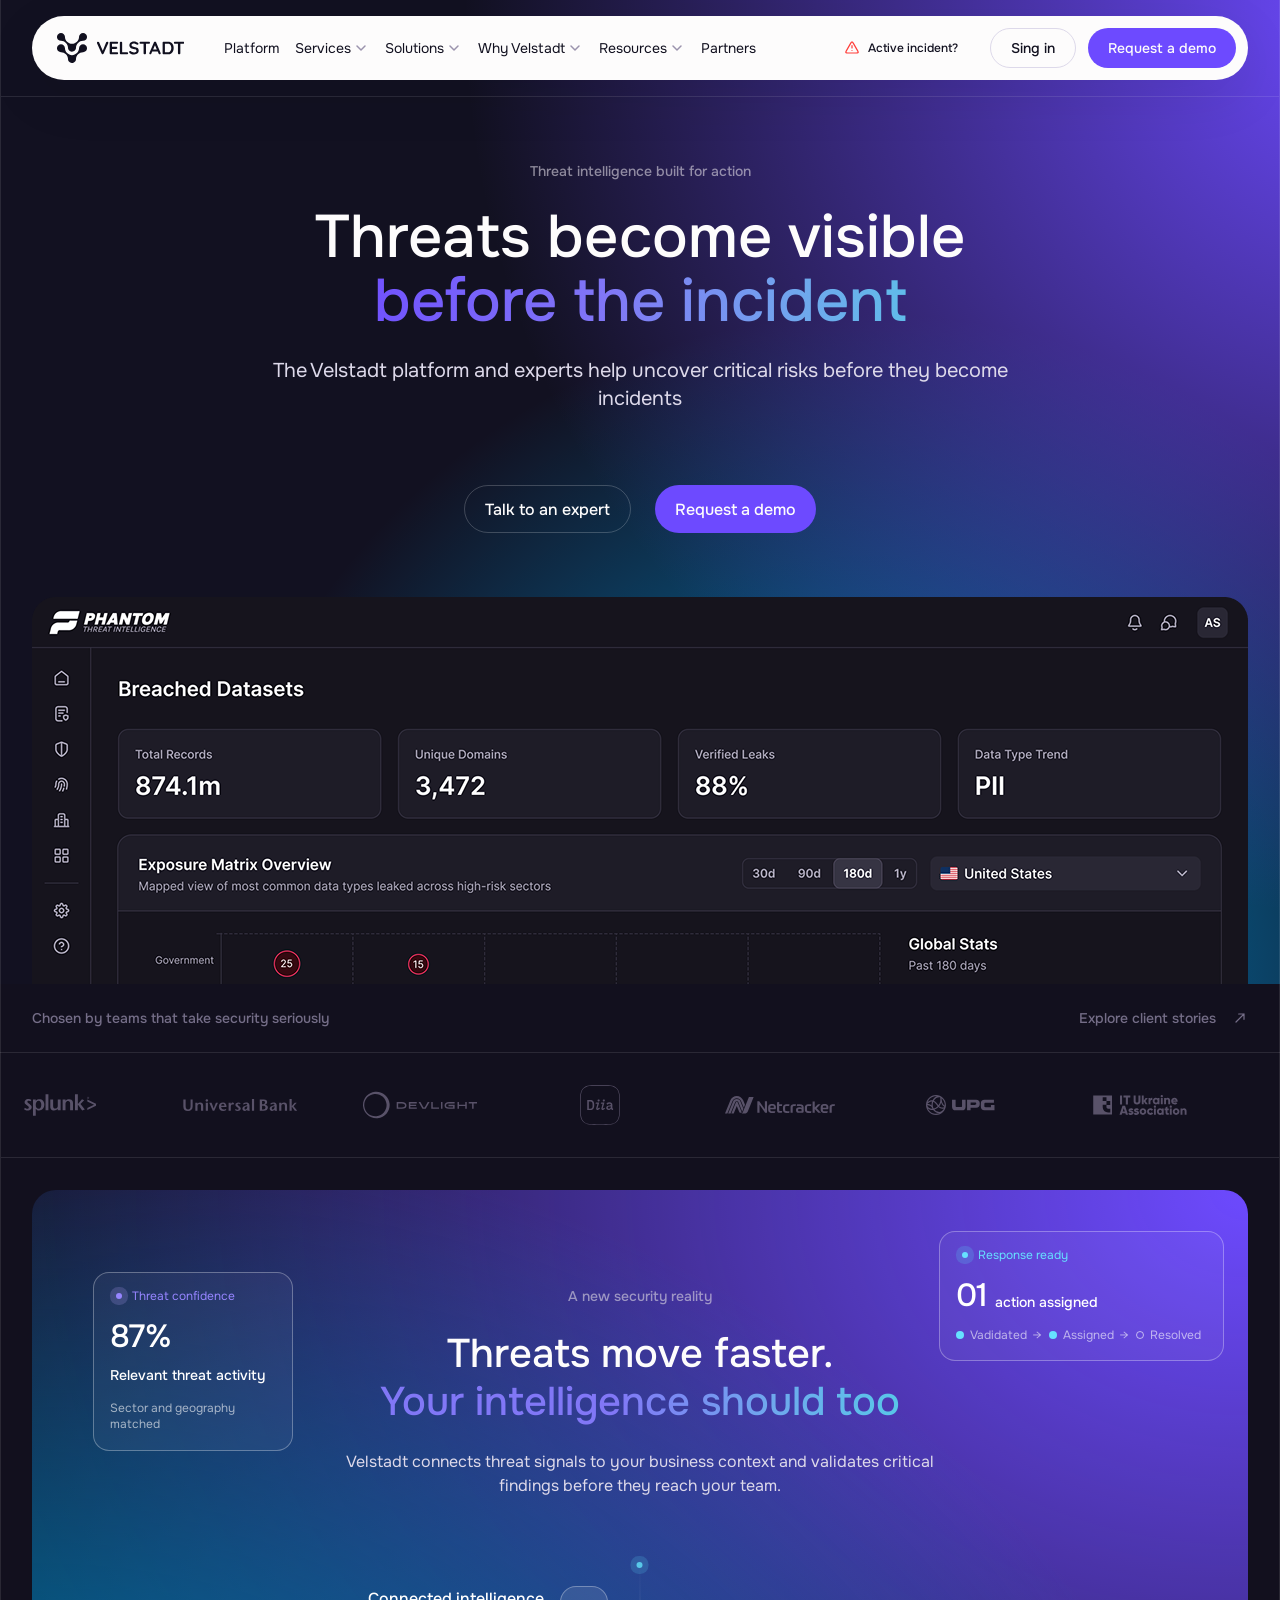
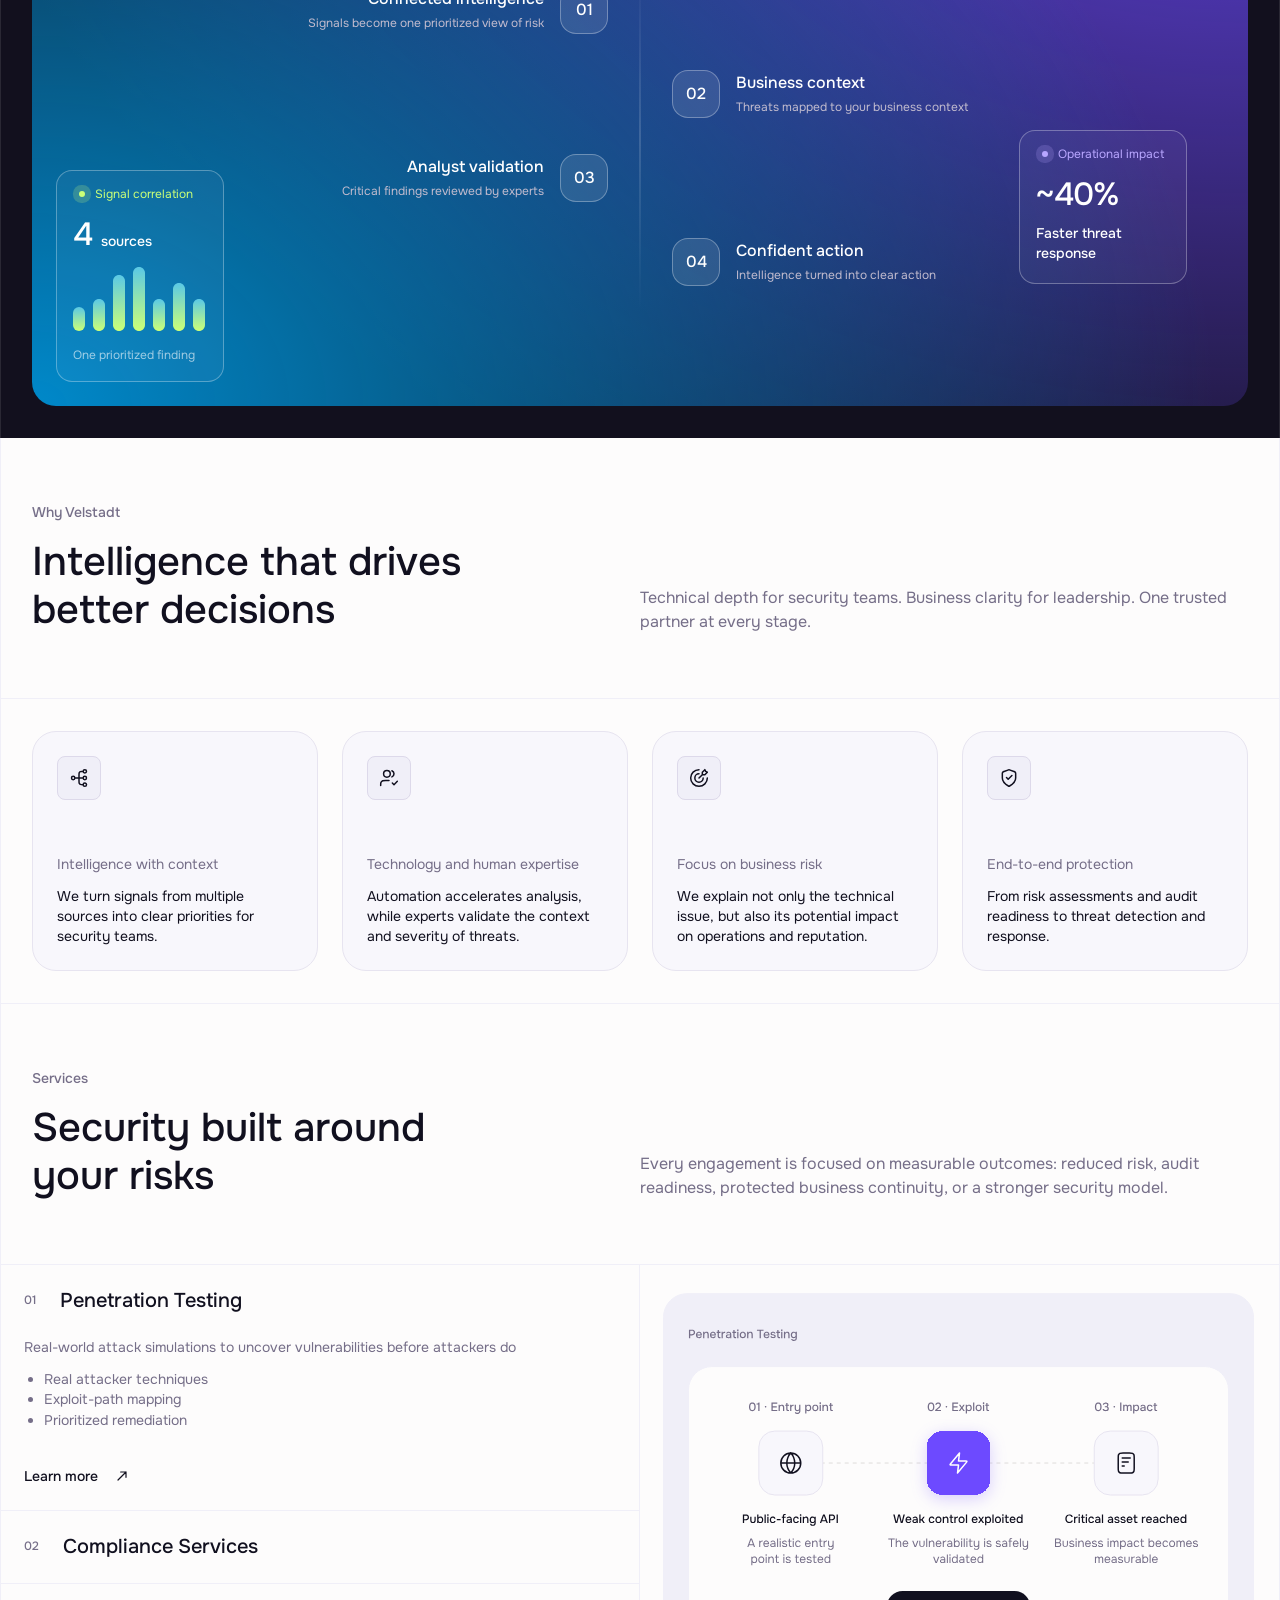
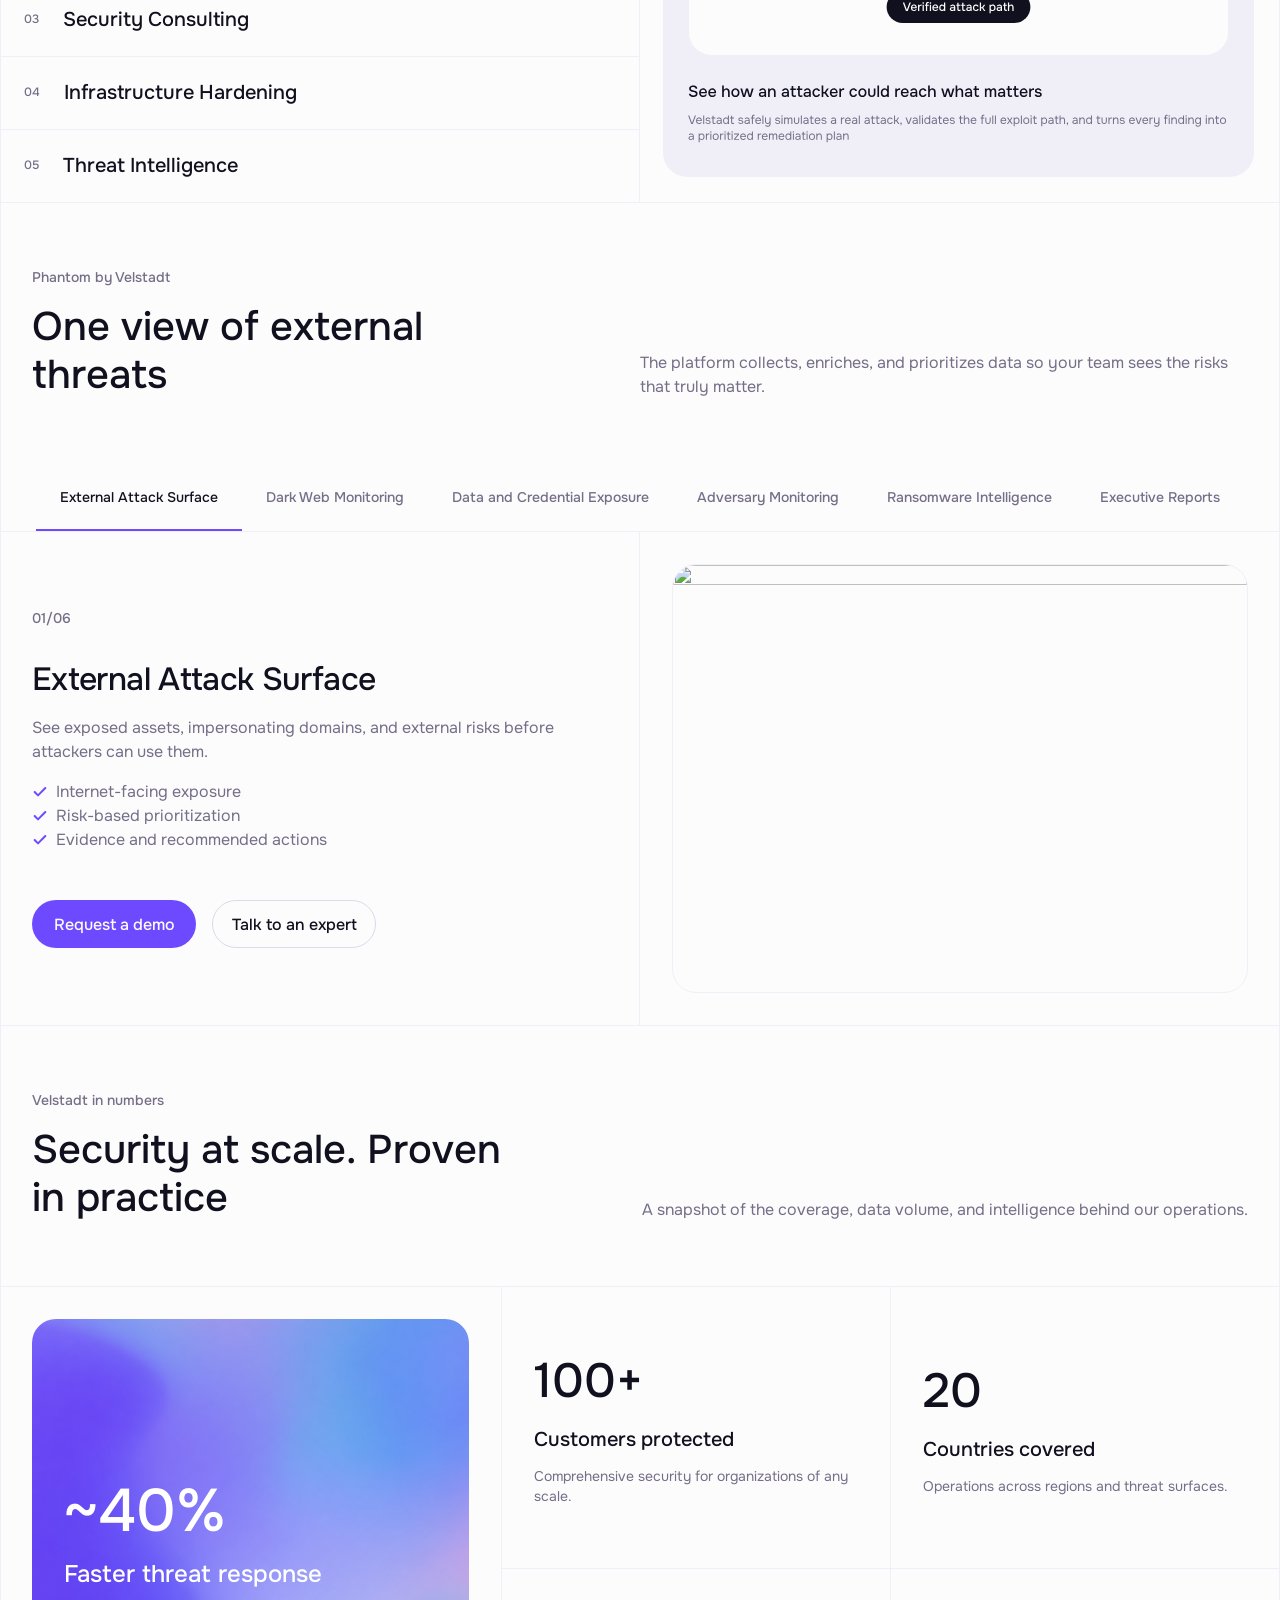
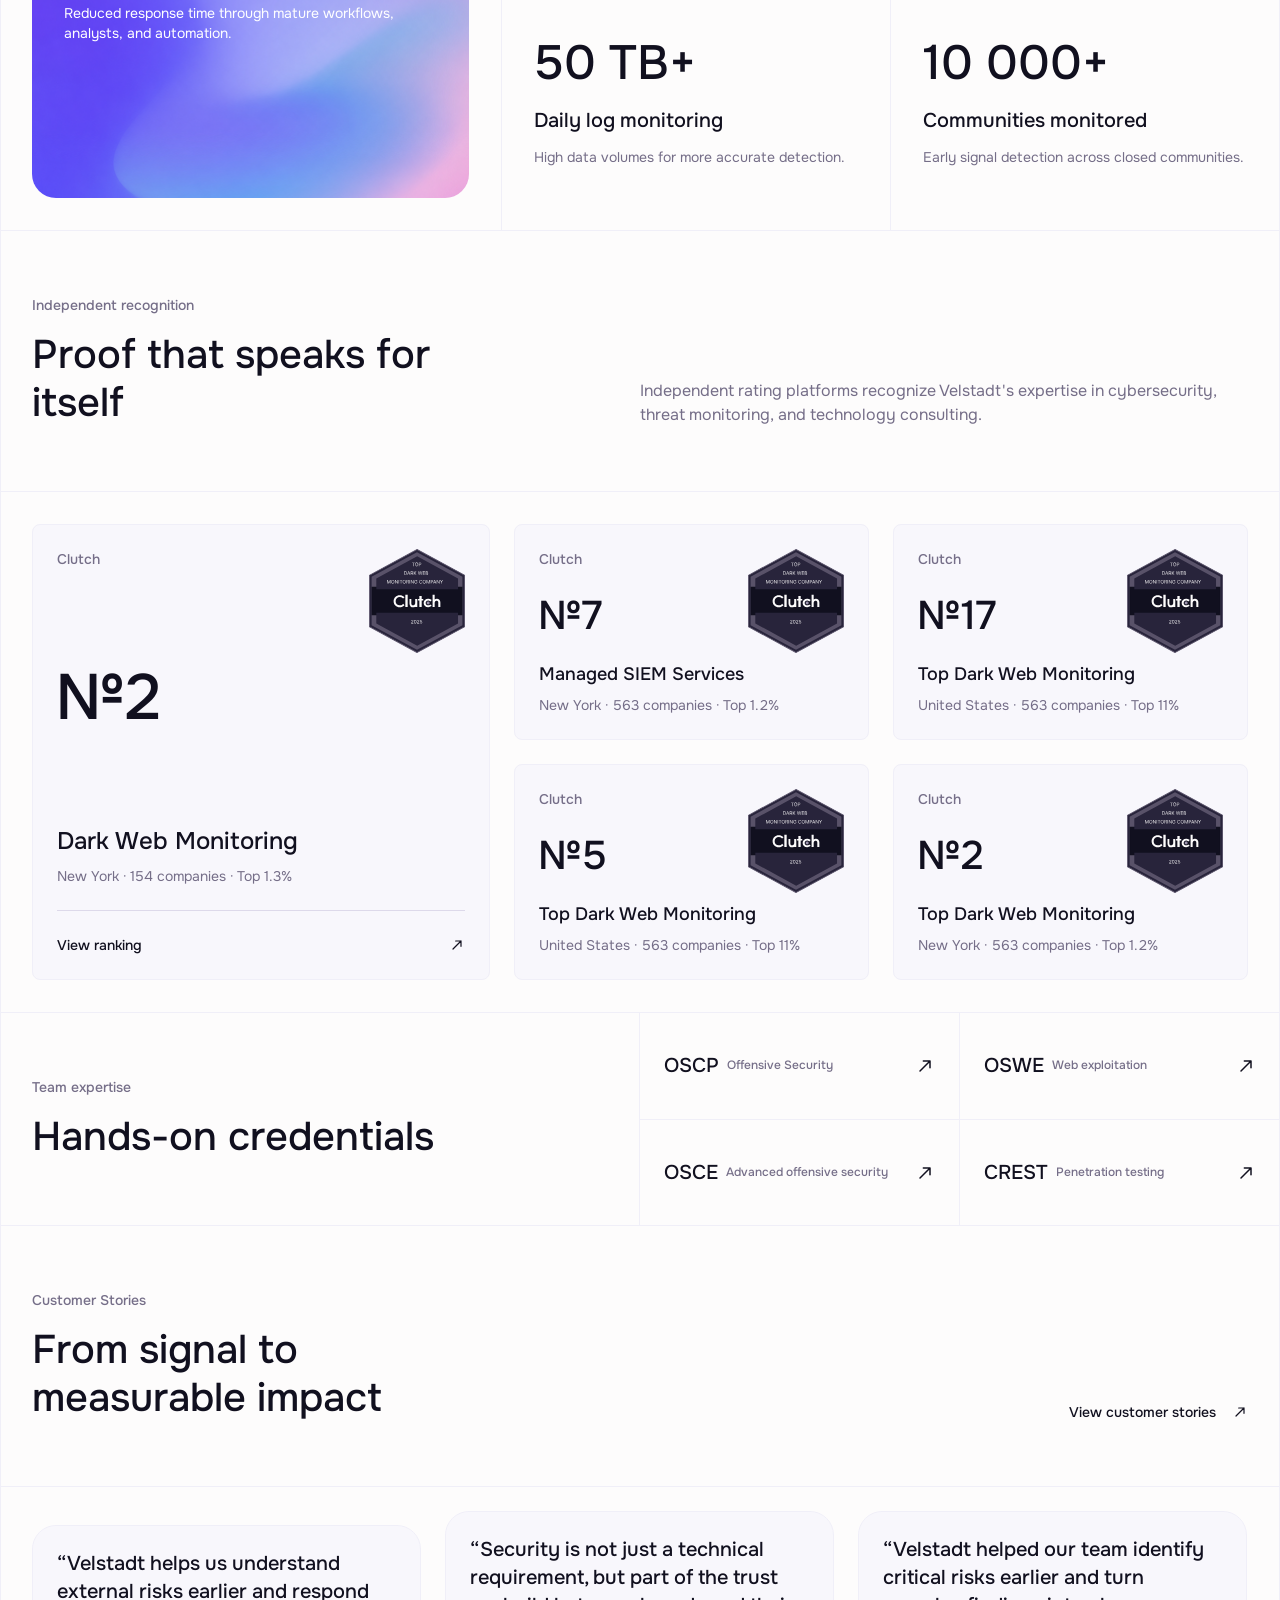
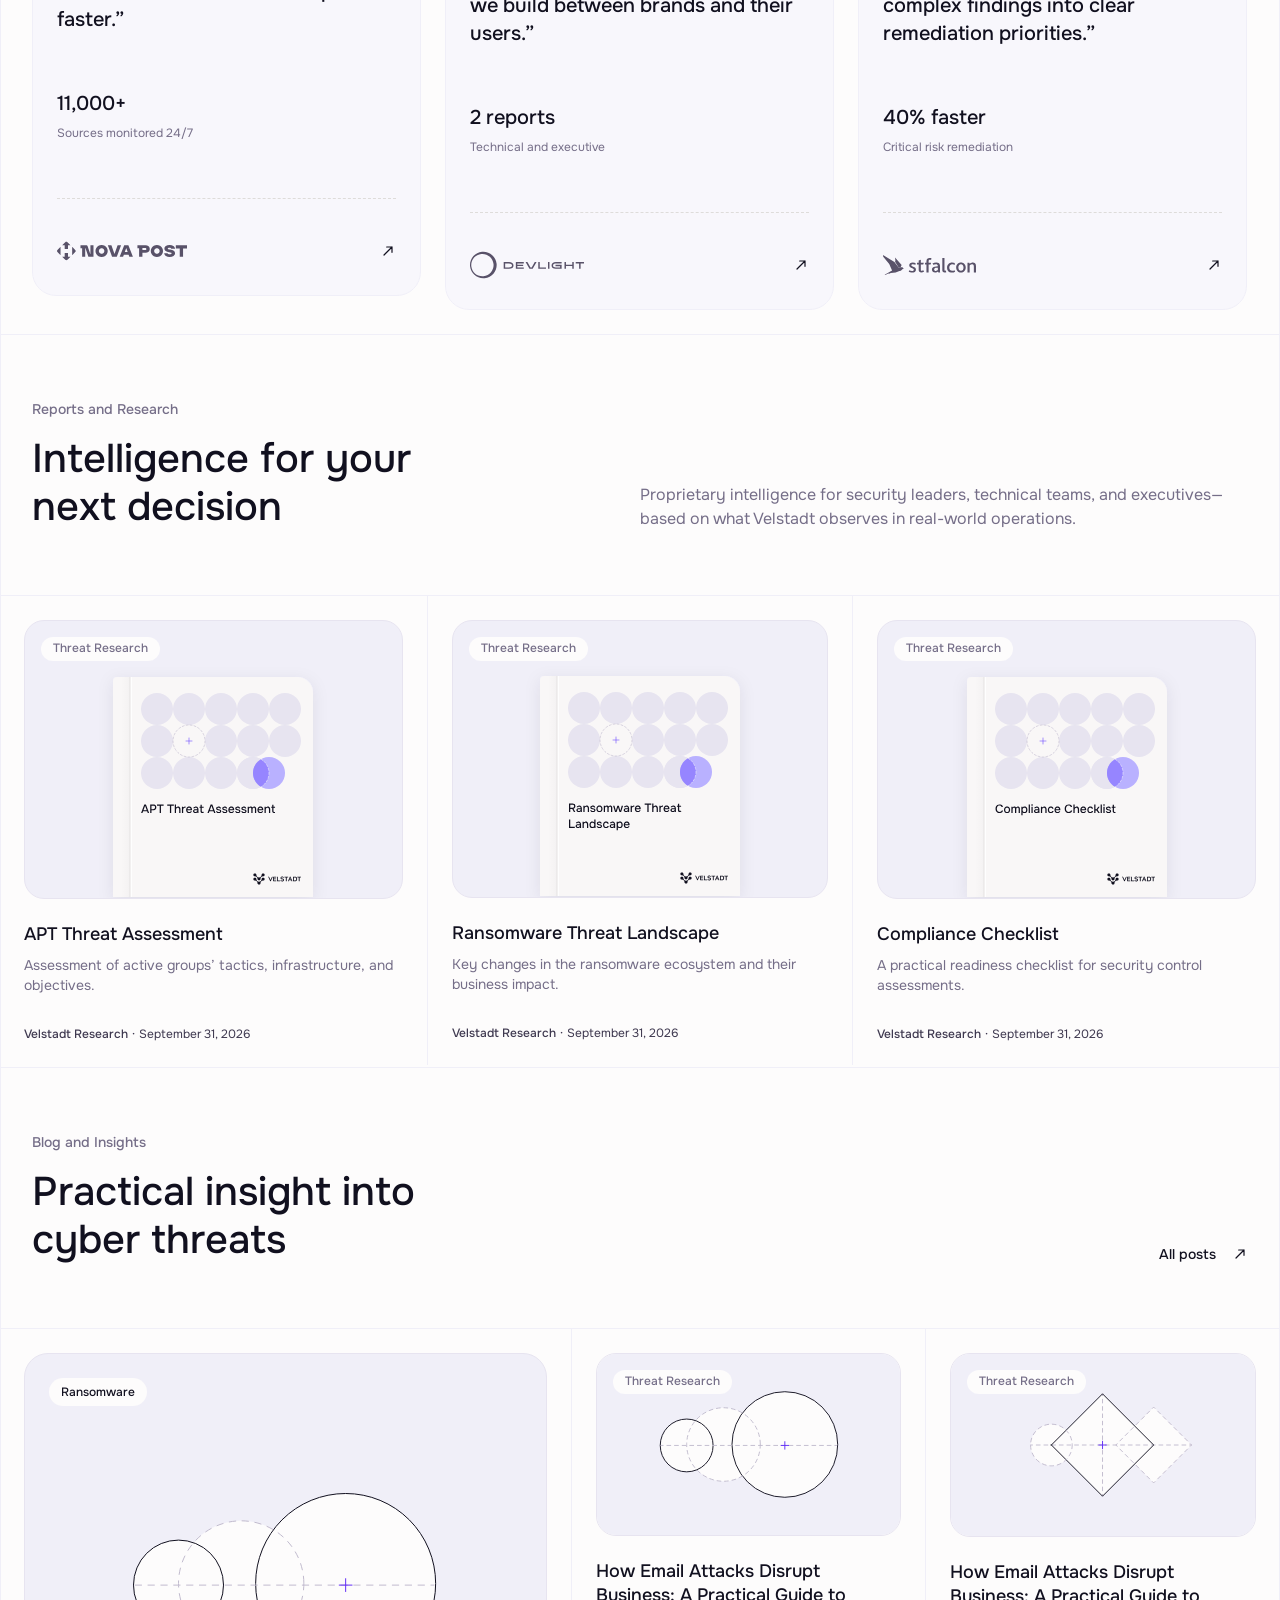
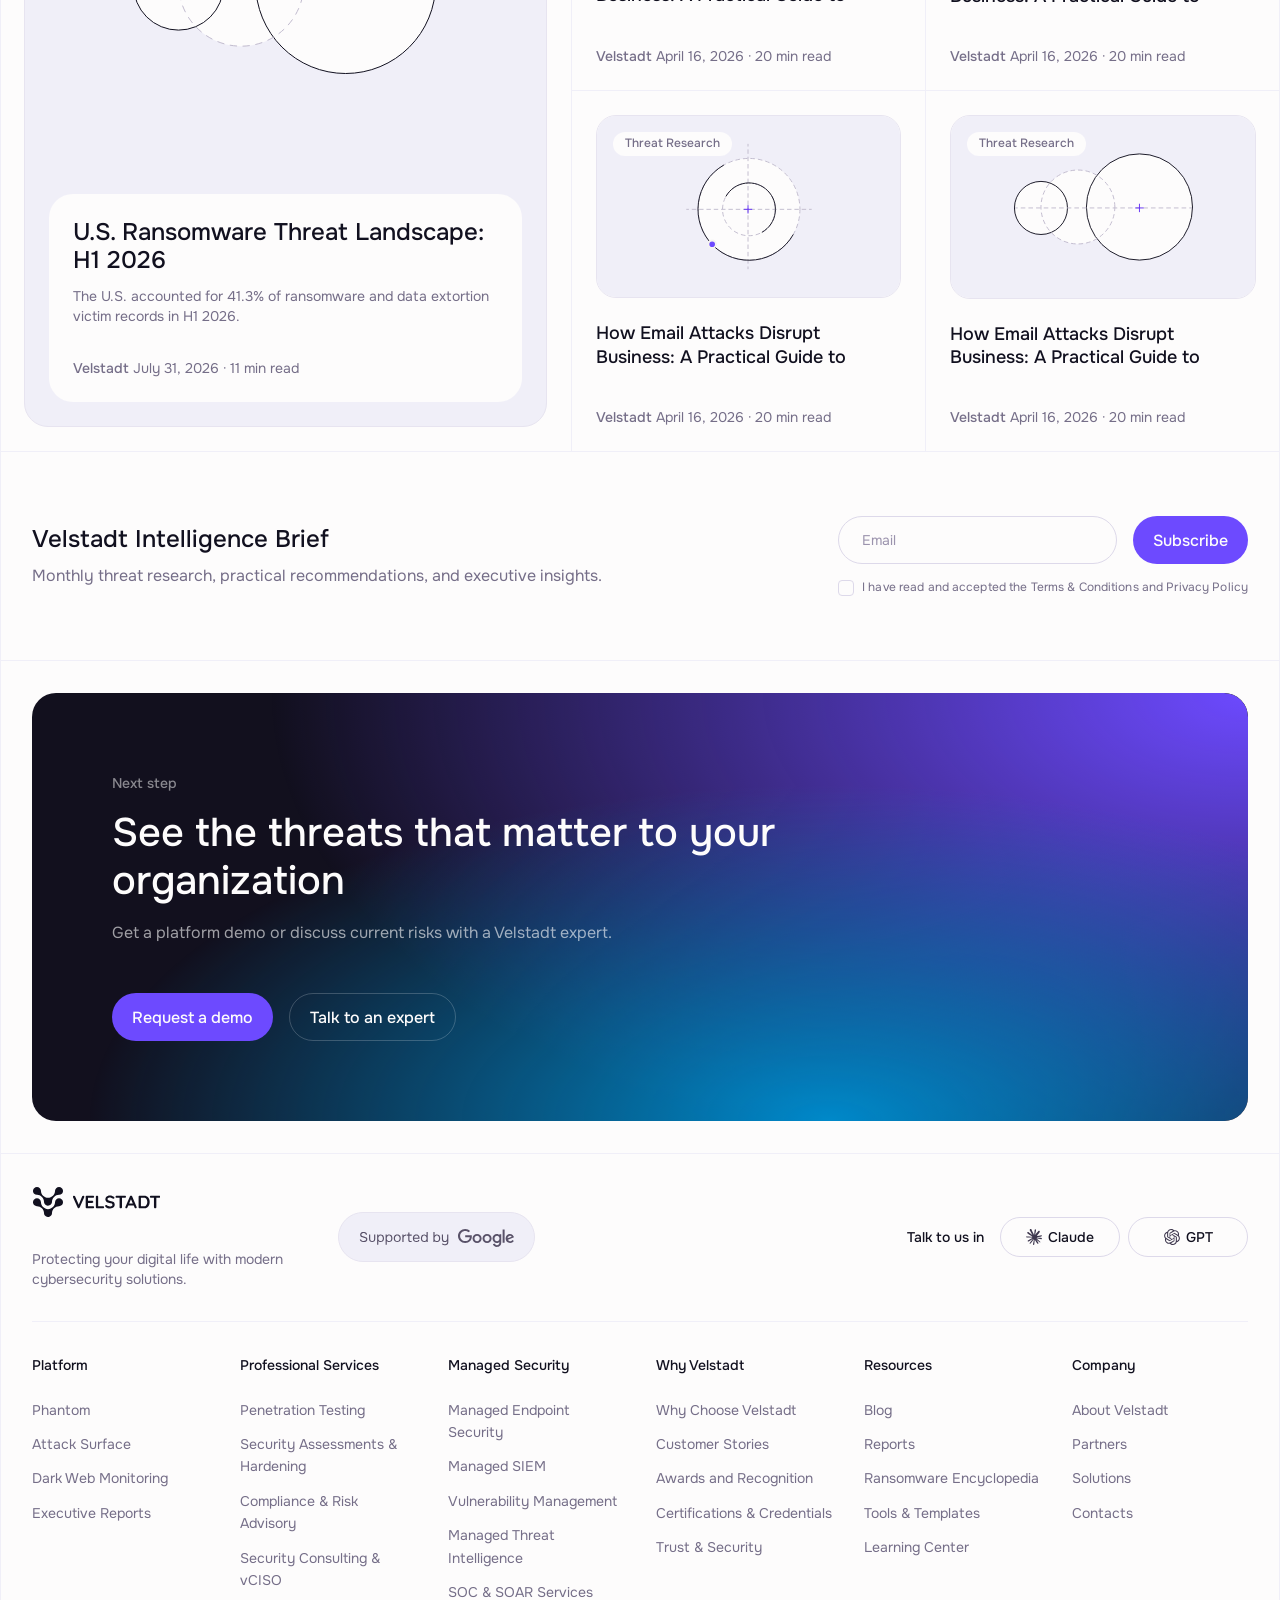
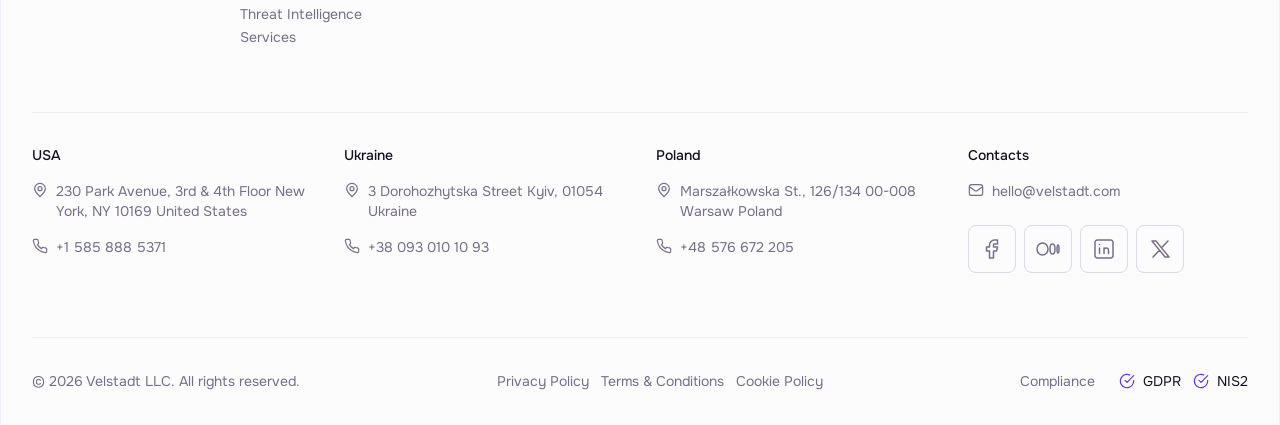
==== commit 40a880a6: "menu update" ====
--- a/index.html
+++ b/index.html
@@ -31,55 +31,96 @@
                                         <div class="award__card">
                                             <img src="images/award-badge.svg" alt="" class="award__card-img">
                                             <span class="award__card-name">Clutch</span>
-                                            <span class="award__card-number">№2</span>
+                                            <span class="award__card-number">#7</span>
                                             <div class="award__card-footer">
                                                 <div class="award__card-info">
             
-                                                    <span class="award__card-title">Dark Web Monitoring</span>
-                                                    <span class="award__card-details">New York · 154 companies · Top 1.3%</span>
+                                                    <span class="award__card-title">Top Managed SIEM Services Company</span>
+                                                    <span class="award__card-details">New York · 2025 · Top 1.2%</span>
                                                 </div>
                                                 <a href="#" class="link--arrow award__card-link">View ranking</a>
                                             </div>
                                         </div>
         
                                         <div class="dropdown__nav">
+
                                             <div class="dropdown__nav-item">
-                                                <span class="dropdown__nav-title">Assess & Strengthen</span>
+                                                <span class="dropdown__nav-title">Professional Services</span>
                                                 <ul>
                                                     <li>
                                                         <a href="#" class="dropdown__link link--arrow arrow--center">
                                                             <span class="dropdown__link-title">Penetration Testing</span>
-                                                            <span class="dropdown__link-description">Find exploitable weaknesses before attackers do</span>
-                                                        </a>
-                                                    </li>
-                                                    <li>
-                                                        <a href="#" class="dropdown__link link--arrow arrow--center">
-                                                            <span class="dropdown__link-title">Compliance Services</span>
-                                                            <span class="dropdown__link-description">Build audit readiness without last-minute disruption</span>
-                                                        </a>
-                                                    </li>
-                                                    <li>
-                                                        <a href="#" class="dropdown__link link--arrow arrow--center">
-                                                            <span class="dropdown__link-title">Infrastructure Hardening</span>
-                                                            <span class="dropdown__link-description">Reduce exposure through secure configuration</span>
+                                                        </a>
+                                                    </li>
+                                                    <li>
+                                                        <a href="#" class="dropdown__link link--arrow arrow--center">
+                                                            <span class="dropdown__link-title">Security Assessments & Hardening</span>
+                                                        </a>
+                                                    </li>
+                                                    <li>
+                                                        <a href="#" class="dropdown__link link--arrow arrow--center">
+                                                            <span class="dropdown__link-title">Compliance & Risk Advisory</span>
+                                                        </a>
+                                                    </li>
+                                                    <li>
+                                                        <a href="#" class="dropdown__link link--arrow arrow--center">
+                                                            <span class="dropdown__link-title">Security Consulting & vCISO</span>
+                                                        </a>
+                                                    </li>
+                                                    <li>
+                                                        <a href="#" class="dropdown__link link--arrow arrow--center">
+                                                            <span class="dropdown__link-title">Threat Intelligence Services</span>
+                                                        </a>
+                                                    </li>
+                                                    <li>
+                                                        <a href="#" class="dropdown__link link--arrow arrow--center">
+                                                            <span class="dropdown__link-title">Incident Response & Readiness</span>
+                                                        </a>
+                                                    </li>
+                                                    <li>
+                                                        <a href="#" class="dropdown__link link--arrow arrow--center">
+                                                            <span class="dropdown__link-title">AI Security Assessments</span>
                                                         </a>
                                                     </li>
                                                 </ul>
                                             </div>
                                             
                                             <div class="dropdown__nav-item">
-                                                <span class="dropdown__nav-title">Advise & Monitorn</span>
+                                                <span class="dropdown__nav-title">Managed Security Services</span>
                                                 <ul>
                                                     <li>
                                                         <a href="#" class="dropdown__link link--arrow arrow--center">
-                                                            <span class="dropdown__link-title">Security Consulting</span>
-                                                            <span class="dropdown__link-description">Align security decisions with business risk.</span>
-                                                        </a>
-                                                    </li>
-                                                    <li>
-                                                        <a href="#" class="dropdown__link link--arrow arrow--center">
-                                                            <span class="dropdown__link-title">Threat Intelligence</span>
-                                                            <span class="dropdown__link-description">Detect external threats relevant to your organization.</span>
+                                                            <span class="dropdown__link-title">Managed Endpoint Security</span>
+                                                        </a>
+                                                    </li>
+                                                    <li>
+                                                        <a href="#" class="dropdown__link link--arrow arrow--center">
+                                                            <span class="dropdown__link-title">Managed SIEM</span>
+                                                        </a>
+                                                    </li>
+                                                    <li>
+                                                        <a href="#" class="dropdown__link link--arrow arrow--center">
+                                                            <span class="dropdown__link-title">Managed Vulnerability Management</span>
+                                                        </a>
+                                                    </li>
+                                                    <li>
+                                                        <a href="#" class="dropdown__link link--arrow arrow--center">
+                                                            <span class="dropdown__link-title">Managed Threat Intelligence</span>
+                                                        </a>
+                                                    </li>
+                                                    <li>
+                                                        <a href="#" class="dropdown__link link--arrow arrow--center">
+                                                            <span class="dropdown__link-title">External Attack Surface Monitoring</span>
+                                                        </a>
+                                                    </li>
+                                                    <li>
+                                                        <a href="#" class="dropdown__link link--arrow arrow--center">
+                                                            <span class="dropdown__link-title">Security Automation & SOAR Services</span>
+                                                        </a>
+                                                    </li>
+                                                    <li>
+                                                        <a href="#" class="dropdown__link link--arrow arrow--center">
+                                                            <span class="dropdown__link-title">SOC as a Service / Co-managed SOC</span>
                                                         </a>
                                                     </li>
                                                 </ul>
@@ -95,17 +136,76 @@
                                 </a>
                                 <div class="dropdown__list-wrap">
                                     <div class="dropdown__list">
-                                        <div class="award__card">
-                                            <img src="images/award-badge.svg" alt="" class="award__card-img">
-                                            <span class="award__card-name">Clutch</span>
-                                            <span class="award__card-number">№2</span>
-                                            <div class="award__card-footer">
-                                                <div class="award__card-info">
-            
-                                                    <span class="award__card-title">Dark Web Monitoring</span>
-                                                    <span class="award__card-details">New York · 154 companies · Top 1.3%</span>
+
+                                        <div class="dropdown__tabs">
+                                            <div class="dropdown__tabs-list">
+                                                <span class="dropdown__tabs-title">Solutions</span>
+                                                <ul>
+                                                    <li><button class="dropdown__link active">
+                                                        <span class="dropdown__link-title">For Industries</span></button>
+                                                    </li>
+                                                    <li><button class="dropdown__link">
+                                                        <span class="dropdown__link-title">For Roles</span></button>
+                                                    </li>
+                                                </ul>
+                                            </div>
+
+                                            <div class="award__card">
+                                                <img src="images/awards/g2-high-performer-2026-badge.svg" alt="g2">
+                                                <div class="award__card-description">
+                                                    <span class="award__card-title">High Performer</span>
+                                                    <span class="award__card-subtitle">G2 · 2026</span>
                                                 </div>
-                                                <a href="#" class="link--arrow award__card-link">View ranking</a>
+                                            </div>
+                                        </div>
+
+                                        <div class="dropdown__nav active">
+                                            <div class="dropdown__nav-item">
+                                                <span class="dropdown__nav-title">Explore Velstadt</span>
+                                                <ul>
+                                                    <li>
+                                                        <a href="#" class="dropdown__link link--arrow arrow--center">
+                                                            <span class="dropdown__link-title">SaaS & Technology</span>
+                                                            <span class="dropdown__link-description">Protect products, cloud infrastructure, and customer data.</span>
+                                                        </a>
+                                                    </li>
+                                                    <li>
+                                                        <a href="#" class="dropdown__link link--arrow arrow--center">
+                                                            <span class="dropdown__link-title">Retail & E-commerce</span>
+                                                            <span class="dropdown__link-description">Secure payments, identities, and customer journeys.</span>
+                                                        </a>
+                                                    </li>
+                                                    <li>
+                                                        <a href="#" class="dropdown__link link--arrow arrow--center">
+                                                            <span class="dropdown__link-title">Financial Services & Fintech</span>
+                                                            <span class="dropdown__link-description">Address fraud, regulation, and third-party risk.</span>
+                                                        </a>
+                                                    </li>
+                                                    <li>
+                                                        <a href="#" class="dropdown__link link--arrow arrow--center">
+                                                            <span class="dropdown__link-title">Government & Public Sector</span>
+                                                            <span class="dropdown__link-description">Strengthen public services, controls, and resilience.</span>
+                                                        </a>
+                                                    </li>
+                                                    <li>
+                                                        <a href="#" class="dropdown__link link--arrow arrow--center">
+                                                            <span class="dropdown__link-title">Healthcare</span>
+                                                            <span class="dropdown__link-description">Secure patient data, clinical systems, and suppliers.</span>
+                                                        </a>
+                                                    </li>
+                                                    <li>
+                                                        <a href="#" class="dropdown__link link--arrow arrow--center">
+                                                            <span class="dropdown__link-title">Defense & Military Technology</span>
+                                                            <span class="dropdown__link-description">Protect sensitive technology and mission-critical environments.</span>
+                                                        </a>
+                                                    </li>
+                                                    <li>
+                                                        <a href="#" class="dropdown__link link--arrow arrow--center">
+                                                            <span class="dropdown__link-title">Transportation and Logistics</span>
+                                                            <span class="dropdown__link-description">Protect distributed operations and digital supply chains.</span>
+                                                        </a>
+                                                    </li>
+                                                </ul>
                                             </div>
                                         </div>
         
@@ -115,38 +215,118 @@
                                                 <ul>
                                                     <li>
                                                         <a href="#" class="dropdown__link link--arrow arrow--center">
-                                                            <span class="dropdown__link-title">Our Customers</span>
-                                                            <span class="dropdown__link-description">Trusted by organizations across industries</span>
-                                                        </a>
-                                                    </li>
-                                                    <li>
-                                                        <a href="#" class="dropdown__link link--arrow arrow--center">
-                                                            <span class="dropdown__link-title">Compare</span>
-                                                            <span class="dropdown__link-description">See how Velstadt compares to other approaches</span>
-                                                        </a>
-                                                    </li>
-                                                    <li>
-                                                        <a href="#" class="dropdown__link link--arrow arrow--center">
-                                                            <span class="dropdown__link-title">Industry Recognition</span>
-                                                            <span class="dropdown__link-description">Independent recognition of our expertise</span>
+                                                            <span class="dropdown__link-title">For CISOs & Security Leaders</span>
+                                                            <span class="dropdown__link-description">Prioritize risk and build an executable security roadmap.</span>
+                                                        </a>
+                                                    </li>
+                                                    <li>
+                                                        <a href="#" class="dropdown__link link--arrow arrow--center">
+                                                            <span class="dropdown__link-title">For CEOs & Business Owners</span>
+                                                            <span class="dropdown__link-description">Understand material risk and investment priorities.</span>
+                                                        </a>
+                                                    </li>
+                                                    <li>
+                                                        <a href="#" class="dropdown__link link--arrow arrow--center">
+                                                            <span class="dropdown__link-title">For CTOs & Engineering Leaders</span>
+                                                            <span class="dropdown__link-description">Embed security without slowing product and cloud delivery.</span>
+                                                        </a>
+                                                    </li>
+                                                    <li>
+                                                        <a href="#" class="dropdown__link link--arrow arrow--center">
+                                                            <span class="dropdown__link-title">For Compliance & Risk Teams</span>
+                                                            <span class="dropdown__link-description">Connect requirements with controls and technical evidence.</span>
+                                                        </a>
+                                                    </li>
+                                                    <li>
+                                                        <a href="#" class="dropdown__link link--arrow arrow--center">
+                                                            <span class="dropdown__link-title">For SOC & Threat Intelligence Teams</span>
+                                                            <span class="dropdown__link-description">Turn external signals into investigations and response priorities.</span>
                                                         </a>
                                                     </li>
                                                 </ul>
                                             </div>
                                         </div>
     
-                                        <div class="post__card">
-                                            <a href="#" class="post__card-preview">
-                                                <img src="images/post-card.png" alt="How Email Attacks Disrupt Business: A Practical Guide to">
-                                                <span class="post__card-category">Threat Research</span>
-                                            </a>
-                                            <span class="post__card-title">How Email Attacks Disrupt Business: A Practical Guide to</span>
-                                            <a href="#" class="a-link link--arrow">Read the post</a>
+                                    </div>
+                                </div>
+                            </li>
+                            <li class="dropdown">
+                                <a href="#" class="header__nav-link">
+                                    <span>Why Velstadt</span>
+                                    <button class="dropdown__btn"></button>
+                                </a>
+                                <div class="dropdown__list-wrap">
+                                    <div class="dropdown__list">
+                                        <a href="#" class="customer__card">
+                                            <p class="customer__card-quote">“Velstadt helps us understand external risks earlier and respond faster.”</p>
+                                            <div class="customer__card-info">
+                                                <span class="customer__card-issue">11,000+</span>
+                                                <span class="customer__card-service">Sources monitored 24/7</span>
+                                            </div>
+                                            <div class="customer__card-footer">
+                                                <span class="link--arrow">
+                                                    <img src="images/partners/Nova-post.svg" alt="" class="customer__card-logo">
+                                                </span>
+                                            </div>
+                                        </a>
+        
+                                        <div class="dropdown__nav">
+                                            <div class="dropdown__nav-item">
+                                                <span class="dropdown__nav-title">Why Velstadt</span>
+                                                <ul>
+                                                    <li>
+                                                        <a href="#" class="dropdown__link link--arrow arrow--center">
+                                                            <span class="dropdown__link-title">Why Choose Velstadt</span>
+                                                            <span class="dropdown__link-description">See what makes our security expertise, technology, and delivery approach different.</span>
+                                                        </a>
+                                                    </li>
+                                                    <li>
+                                                        <a href="#" class="dropdown__link link--arrow arrow--center">
+                                                            <span class="dropdown__link-title">Customer Stories</span>
+                                                            <span class="dropdown__link-description">Explore how organizations solve real security challenges with Velstadt.</span>
+                                                        </a>
+                                                    </li>
+                                                    <li>
+                                                        <a href="#" class="dropdown__link link--arrow arrow--center">
+                                                            <span class="dropdown__link-title">Compare</span>
+                                                            <span class="dropdown__link-description">Compare Velstadt with other cybersecurity solutions and delivery models.</span>
+                                                        </a>
+                                                    </li>
+                                                </ul>
+                                            </div>
+                                            <div class="dropdown__nav-item">
+                                                <span class="dropdown__nav-title">Proof & Trust</span>
+                                                <ul>
+                                                    <li>
+                                                        <a href="#" class="dropdown__link link--arrow arrow--center">
+                                                            <span class="dropdown__link-title">Industry Expertise</span>
+                                                            <span class="dropdown__link-description">Explore our experience across regulated and security-critical industries.</span>
+                                                        </a>
+                                                    </li>
+                                                    <li>
+                                                        <a href="#" class="dropdown__link link--arrow arrow--center">
+                                                            <span class="dropdown__link-title">Awards & Recognition</span>
+                                                            <span class="dropdown__link-description">View independent awards and rankings recognizing our expertise.</span>
+                                                        </a>
+                                                    </li>
+                                                    <li>
+                                                        <a href="#" class="dropdown__link link--arrow arrow--center">
+                                                            <span class="dropdown__link-title">Certifications & Credentials</span>
+                                                            <span class="dropdown__link-description">Review the professional and company credentials behind our work.</span>
+                                                        </a>
+                                                    </li>
+                                                    <li>
+                                                        <a href="#" class="dropdown__link link--arrow arrow--center">
+                                                            <span class="dropdown__link-title">Trust & Security</span>
+                                                            <span class="dropdown__link-description">Learn how Velstadt protects data, manages risk, and supports compliance.</span>
+                                                        </a>
+                                                    </li>
+                                                </ul>
+                                            </div>
                                         </div>
                                     </div>
                                 </div>
                             </li>
-                            <li><a href="#" class="header__nav-link">Why Velstadt</a></li>
                             <li class="dropdown">
                                 <a href="#" class="header__nav-link">
                                     <span>Resources</span>
@@ -155,14 +335,14 @@
                                 <div class="dropdown__list-wrap">
                                     <div class="dropdown__list">
                                         <div class="award__card">
-                                            <img src="images/award-badge.svg" alt="" class="award__card-img">
+                                            <img src="images/awards/clutch-top-dark-web-2025-badge.svg" alt="" class="award__card-img">
                                             <span class="award__card-name">Clutch</span>
-                                            <span class="award__card-number">№2</span>
+                                            <span class="award__card-number">#2</span>
                                             <div class="award__card-footer">
                                                 <div class="award__card-info">
             
                                                     <span class="award__card-title">Dark Web Monitoring</span>
-                                                    <span class="award__card-details">New York · 154 companies · Top 1.3%</span>
+                                                    <span class="award__card-details">New York · 2025 · Top 1.3%</span>
                                                 </div>
                                                 <a href="#" class="link--arrow award__card-link">View ranking</a>
                                             </div>
@@ -170,7 +350,7 @@
         
                                         <div class="dropdown__nav">
                                             <div class="dropdown__nav-item">
-                                                <span class="dropdown__nav-title">Insights & Research</span>
+                                                <span class="dropdown__nav-title">Resources</span>
                                                 <ul>
                                                     <li>
                                                         <a href="#" class="dropdown__link link--arrow arrow--center">
@@ -180,27 +360,36 @@
                                                     </li>
                                                     <li>
                                                         <a href="#" class="dropdown__link link--arrow arrow--center">
+                                                            <span class="dropdown__link-title">Ransomware Encyclopedia</span>
+                                                            <span class="dropdown__link-description">Profiles of ransomware groups, tactics, and business impact.</span>
+                                                        </a>
+                                                    </li>
+                                                    <li>
+                                                        <a href="#" class="dropdown__link link--arrow arrow--center">
+                                                            <span class="dropdown__link-title">Tools & Templates</span>
+                                                            <span class="dropdown__link-description">Practical resources for security planning and operations.</span>
+                                                        </a>
+                                                    </li>
+                                                    <li>
+                                                        <a href="#" class="dropdown__link link--arrow arrow--center">
                                                             <span class="dropdown__link-title">Reports</span>
                                                             <span class="dropdown__link-description">Research and guidance for security decisions</span>
                                                         </a>
                                                     </li>
                                                     <li>
                                                         <a href="#" class="dropdown__link link--arrow arrow--center">
-                                                            <span class="dropdown__link-title">Certifications & Credentials</span>
-                                                            <span class="dropdown__link-description">Verified expertise across security disciplines.</span>
+                                                            <span class="dropdown__link-title">Case Studies</span>
+                                                            <span class="dropdown__link-description">Real-world examples of security challenges and outcomes.</span>
+                                                        </a>
+                                                    </li>
+                                                    <li>
+                                                        <a href="#" class="dropdown__link link--arrow arrow--center">
+                                                            <span class="dropdown__link-title">Cybersecurity Learning Center</span>
+                                                            <span class="dropdown__link-description">Clear explanations of essential cybersecurity topics.</span>
                                                         </a>
                                                     </li>
                                                 </ul>
                                             </div>
-                                        </div>
-    
-                                        <div class="post__card">
-                                            <a href="#" class="post__card-preview">
-                                                <img src="images/post-card.png" alt="How Email Attacks Disrupt Business: A Practical Guide to">
-                                                <span class="post__card-category">Threat Research</span>
-                                            </a>
-                                            <span class="post__card-title">How Email Attacks Disrupt Business: A Practical Guide to</span>
-                                            <a href="#" class="a-link link--arrow">Read the post</a>
                                         </div>
                                     </div>
                                 </div>
--- a/css/styles.css
+++ b/css/styles.css
@@ -629,11 +629,11 @@
             color: var(--gray-900);
             text-decoration: none;
             white-space: nowrap;
-            transition: background .3s ease;
+            transition: background-color .3s ease;
 
             @media(hover: hover) {
                 &:hover {
-                    background: var(--surface);
+                    background-color: var(--surface);
                 }
             }
 
@@ -725,6 +725,26 @@
                 }
             }
 
+            &:has(.dropdown__tabs) {
+                .dropdown__list {
+                    @media(width <= 1024px) {
+                        flex-direction: column;
+                    }
+                }
+
+                .dropdown__nav {
+                    display: none;
+
+                    @media(width <= 1024px) {
+                        display: flex;
+                    }
+
+                    &.active {
+                        display: flex;
+                    }
+                }
+            }
+
             .dropdown__list-wrap {
                 padding-top: 19px;
                 position: absolute;
@@ -753,7 +773,7 @@
                 border-radius: 24px;
                 padding: 16px;
                 display: flex;
-                align-items: flex-start;
+                align-items: stretch;
                 justify-content: flex-start;
                 gap: 16px;
 
@@ -778,6 +798,34 @@
                 @media(width <= 768px) {
                     flex-direction: column;
                     gap: 16px;
+                }
+
+                &:has(> :nth-child(2)) {
+                    .dropdown__nav-item {
+
+                        ul {
+                            grid-template-columns: 1fr;
+                        }
+
+                        .dropdown__link {
+                            padding: 16px 60px 16px 24px;
+
+                            @media (width <= 768px) {
+                                padding: 16px 32px 16px 16px;
+                            }
+
+                            @media (width <= 576px) {
+                                padding: 8px 32px 8px 8px;
+                            }
+                        }
+
+                        .link--arrow.arrow--center {
+                            &::after {
+                                width: 16px;
+                                height: 16px;
+                            }
+                        }
+                    }
                 }
                 
                 .dropdown__nav-item {
@@ -828,6 +876,13 @@
                         list-style: none;
                         margin: 0;
                         padding: 0;
+
+                        display: grid;
+                        grid-template-columns: repeat(2, 1fr);
+
+                        @media(width <= 768px) {
+                            grid-template-columns: 1fr;
+                        }
                     }
     
                     .dropdown__link {
@@ -877,8 +932,123 @@
     
                         @media(hover: hover) {
                             &:hover {
-                                background: var(--surface);
+                                background: var(--gray-50);
                             }
+                        }
+                    }
+                }
+            }
+
+            .dropdown__tabs {
+                display: flex;
+                flex-direction: column;
+                align-items: stretch;
+                justify-content: space-between;
+                width: 320px;
+                flex-shrink: 0;
+
+                @media(width <= 1024px) {
+                    display: none;
+                }
+
+                .dropdown__tabs-title {
+                    display: block;
+                    padding: 24px 24px 16px;
+                    font-family: var(--font-family);
+                    font-weight: 500;
+                    font-size: 12px;
+                    line-height: 1.33;
+                    color: var(--gray-500);
+                }
+
+                ul {
+                    list-style: none;
+                }
+
+                .dropdown__link {
+                    display: flex;
+                    align-items: center;
+                    justify-content: space-between;
+                    gap: 12px;
+                    border-radius: 12px;
+                    padding: 16px 24px;
+                    gap: 4px;
+                    text-decoration: none;
+                    border: none;
+                    background-color: transparent;
+                    cursor: pointer;
+                    width: 100%;
+
+                    &.active {
+                        background-color: var(--gray-50);
+                    }
+
+                    /* @media(hover: hover) {
+                        &:hover {
+                            background-color: var(--gray-50);
+                        }
+                    } */
+
+                    &::after {
+                        content: '';
+                        display: block;
+                        width: 16px;
+                        height: 16px;
+                        flex-shrink: 0;
+                        mask-image: url('../images/icons/chevron-down.svg');
+                        mask-repeat: no-repeat;
+                        mask-position: center;
+                        mask-size: contain;
+                        transform: rotate(-90deg);
+                        background-color: var(--gray-900);
+                    }
+
+                    .dropdown__link-title {
+                        font-family: var(--font-family);
+                        font-weight: 500;
+                        font-size: 14px;
+                        line-height: 1.43;
+                        color: var(--gray-900);
+                    }
+
+                    @media(hover: hover) {
+                        &:hover {
+                            background: var(--gray-50);
+                        }
+                    }
+                }
+
+                .award__card {
+                    display: flex;
+                    flex-direction: row;
+                    align-items: center;
+                    justify-content: flex-start;
+                    gap: 16px;
+                    min-height: initial;
+                    margin-top: 16px;
+                    border-radius: 16px;
+
+                    .award__card-description {
+                        display: flex;
+                        flex-direction: column;
+                        align-items: flex-start;
+                        justify-content: center;
+                        gap: 4px;
+
+                        .award__card-title {
+                            font-family: var(--font-family);
+                            font-weight: 500;
+                            font-size: 16px;
+                            line-height: 1.5;
+                            color: var(--gray-900);
+                        }
+
+                        .award__card-subtitle {
+                            font-family: var(--font-family);
+                            font-weight: 500;
+                            font-size: 12px;
+                            line-height: 1.33;
+                            color: var(--gray-500);
                         }
                     }
                 }
@@ -890,12 +1060,12 @@
                 flex-direction: column;
                 align-items: stretch;
                 justify-content: space-between;
-                border: 1px solid var(--border);
-                border-radius: 8px;
+                border: 1px solid var(--gray-100);
+                border-radius: 24px;
                 padding: 24px;
                 width: 320px;
-                height: 320px;
-                background: var(--surface);
+                min-height: 320px;
+                background: var(--gray-50);
                 position: relative;
 
                 @media(width <= 1024px) {
@@ -999,7 +1169,7 @@
 
                     img {
                         display: block;
-                        max-width: 100%;
+                        width: 100%;
                     }
                 }
 
@@ -1040,7 +1210,133 @@
                     margin-top: auto;
                 }
             }
-            
+
+            .customer__card {
+                border: 1px solid var(--gray-100);
+                border-radius: 24px;
+                padding: 24px;
+                background-color: var(--gray-50 );
+                display: flex;
+                flex-direction: column;
+                align-items: flex-start;
+                justify-content: space-between;
+                gap: 56px;
+                width: 320px;
+                text-decoration: none;
+                z-index: 1;
+                overflow: hidden;
+                position: relative;
+                flex-shrink: 0;
+
+                &::after {
+                    content: '';
+                    display: block;
+                    border-radius: 24px;
+                    background-image: url('../images/advantages-card-bg.png');
+                    background-repeat: no-repeat;
+                    background-position: center;
+                    background-size: cover;
+                    position: absolute;
+                    inset: 0;
+                    opacity: 0;
+                    transition: opacity .2s ease;
+                    z-index: -1;
+                }
+
+                @media(hover: hover) {
+                    &:hover {
+                        &::after {
+                            opacity: 1;
+                        }
+
+                        .customer__card-quote {
+                            color: var(--background);
+                        }
+                        .customer__card-info {
+                            .customer__card-issue {
+                                color: var(--background);
+                            }
+                            .customer__card-service {
+                                color: var(--gray-300);
+                            }
+                        }
+
+                        .customer__card-footer {
+                            border-color: rgba(255, 255, 255, 0.1);
+
+                            img {
+                                filter: brightness(0) invert(1);
+                            }
+                        }
+
+                        .link--arrow {
+                            &::after {
+                                background-position: 16px -16px, 0 0;
+                                filter: brightness(0) invert(1);
+                            }
+                        }
+                    }
+                }
+
+                @media(width <= 1024px) {
+                    display: none;
+                }
+
+                .customer__card-quote {
+                    font-family: var(--font-family);
+                    font-weight: 500;
+                    font-size: 20px;
+                    line-height: 1.4;
+                    color: var(--gray-900);
+                    transition: color .2s ease;
+
+                    @media(width <= 576px) {
+                    font-size: 18px;  
+                    }
+                }
+
+                .customer__card-info {
+                    display: flex;
+                    flex-direction: column;
+                    align-items: flex-start;
+                    justify-content: flex-start;
+                    gap: 8px;
+                    
+                    .customer__card-issue {
+                        display: inline-block;
+                        font-family: var(--font-family);
+                        font-weight: 500;
+                        font-size: 20px;
+                        line-height: 1.4;
+                        color: var(--gray-900);
+                        transition: color .2s ease;
+
+                    }
+
+                    .customer__card-service {
+                        display: inline-block;
+                        font-family: var(--font-family);
+                        font-weight: 400;
+                        font-size: 12px;
+                        line-height: 1.33;
+                        color: var(--gray-500);
+                        transition: color .2s ease;
+                    }
+                }
+
+                .customer__card-footer {
+                    width: 100%;
+                    border-top: 1px dashed var(--border-icon);
+                    padding-top: 32px;
+                }
+
+                .link--arrow {
+                    &:hover {
+                        background-position: inherit;
+                    }
+                }
+
+            }
         }
     }
 
@@ -2622,6 +2918,7 @@
         text-decoration: none;
         z-index: 1;
         overflow: hidden;
+        position: relative;
 
         &::after {
             content: '';
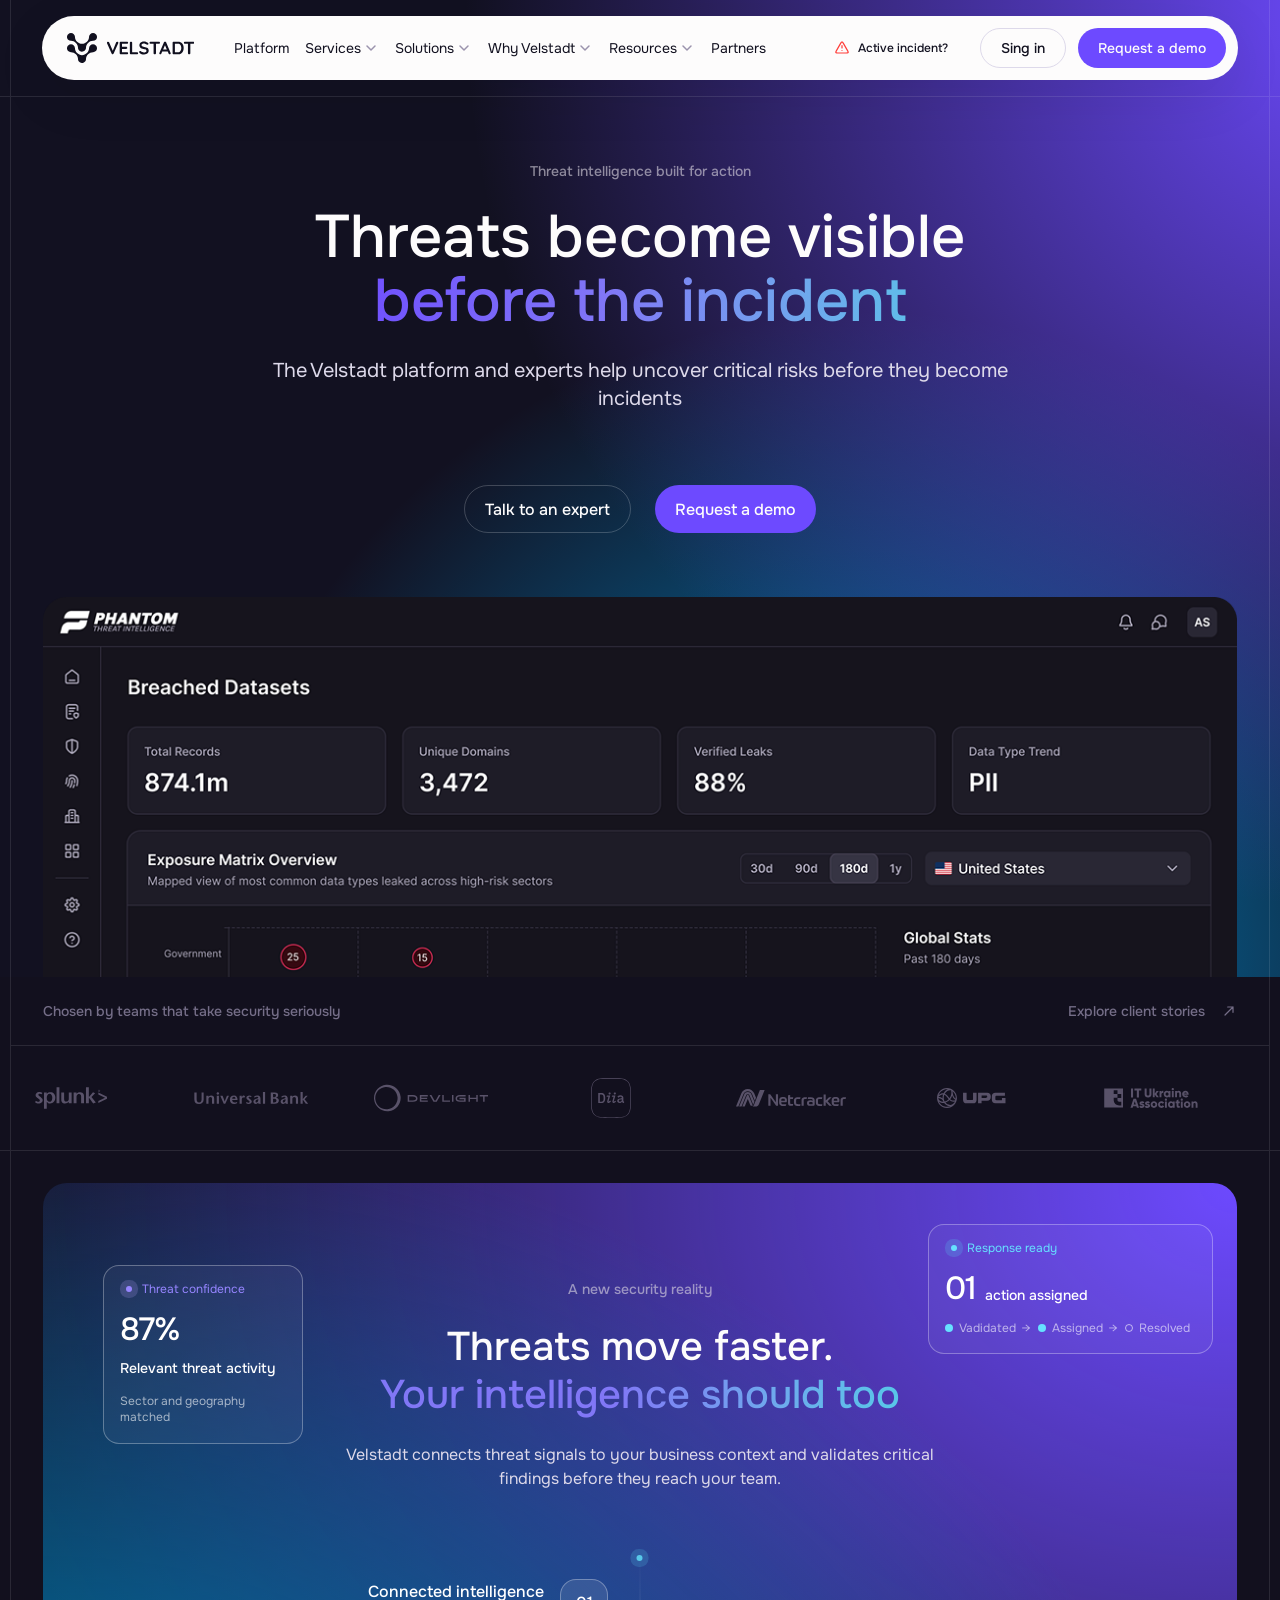
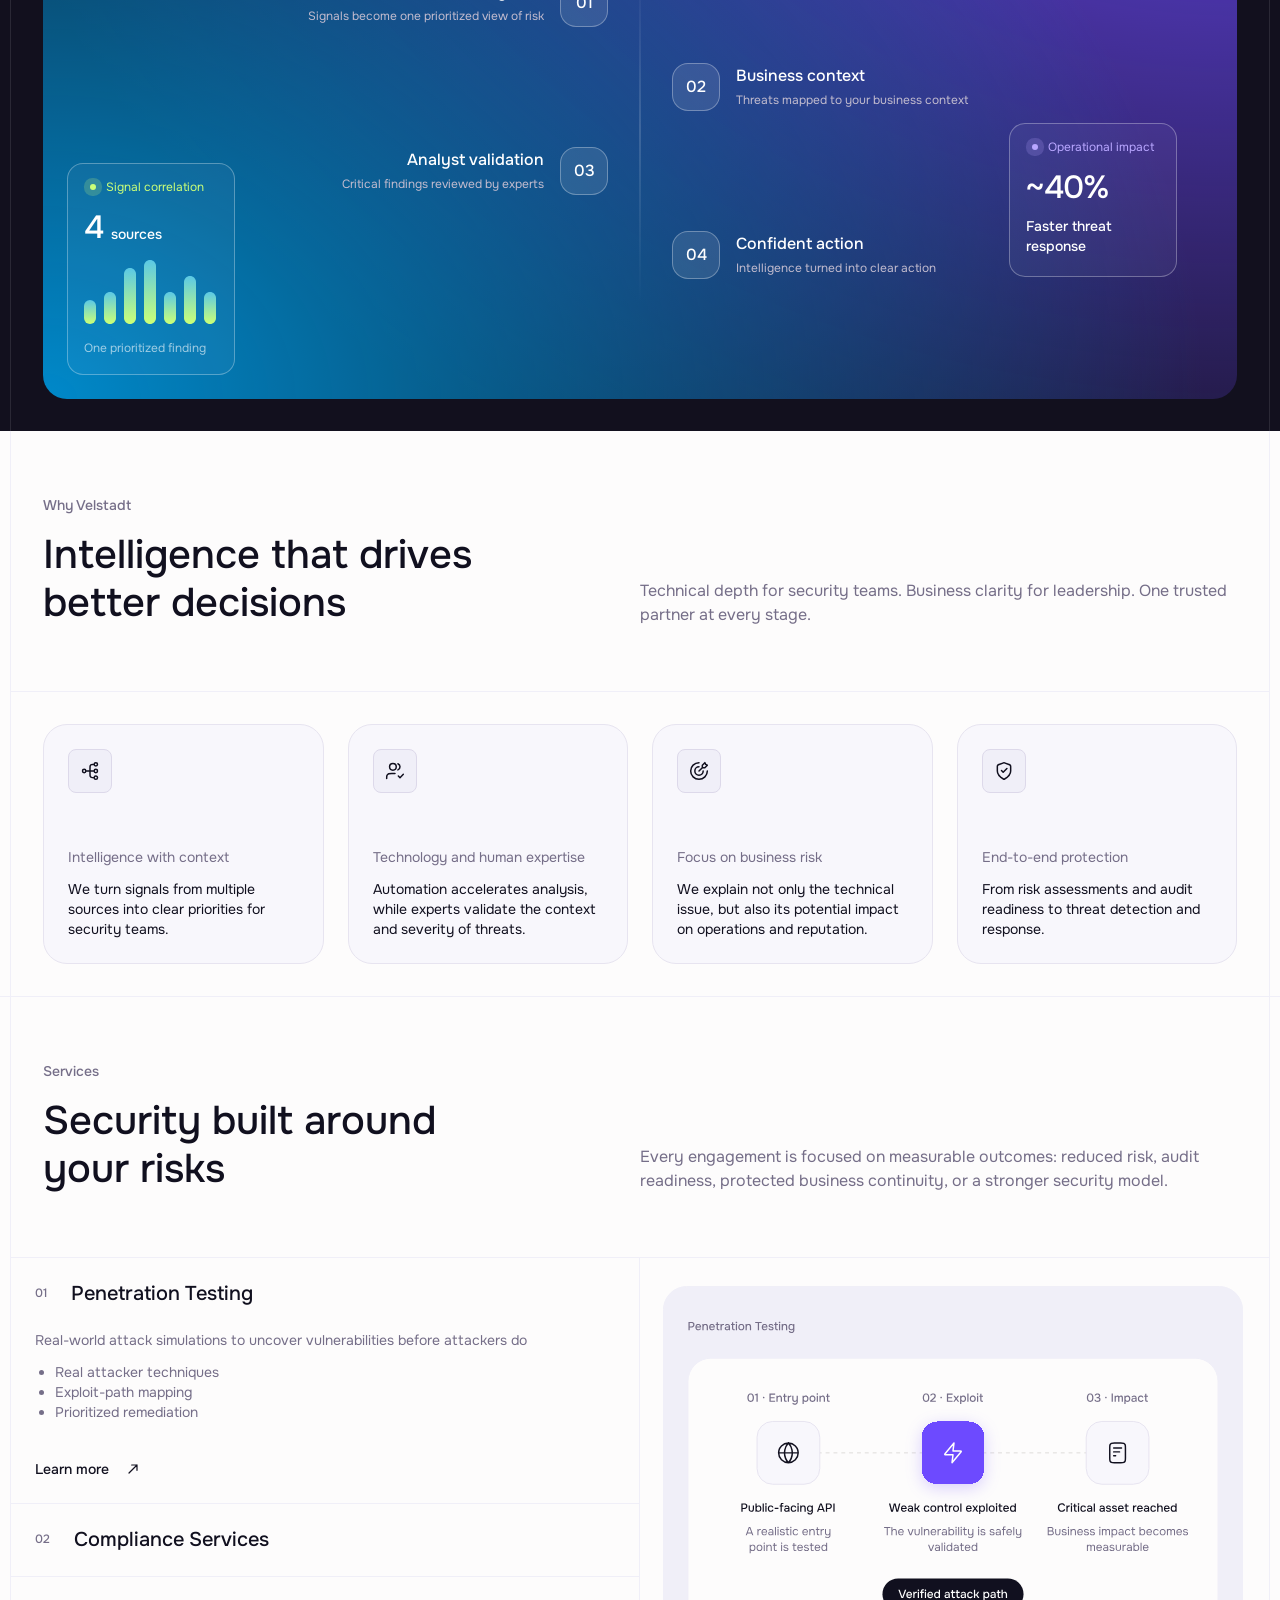
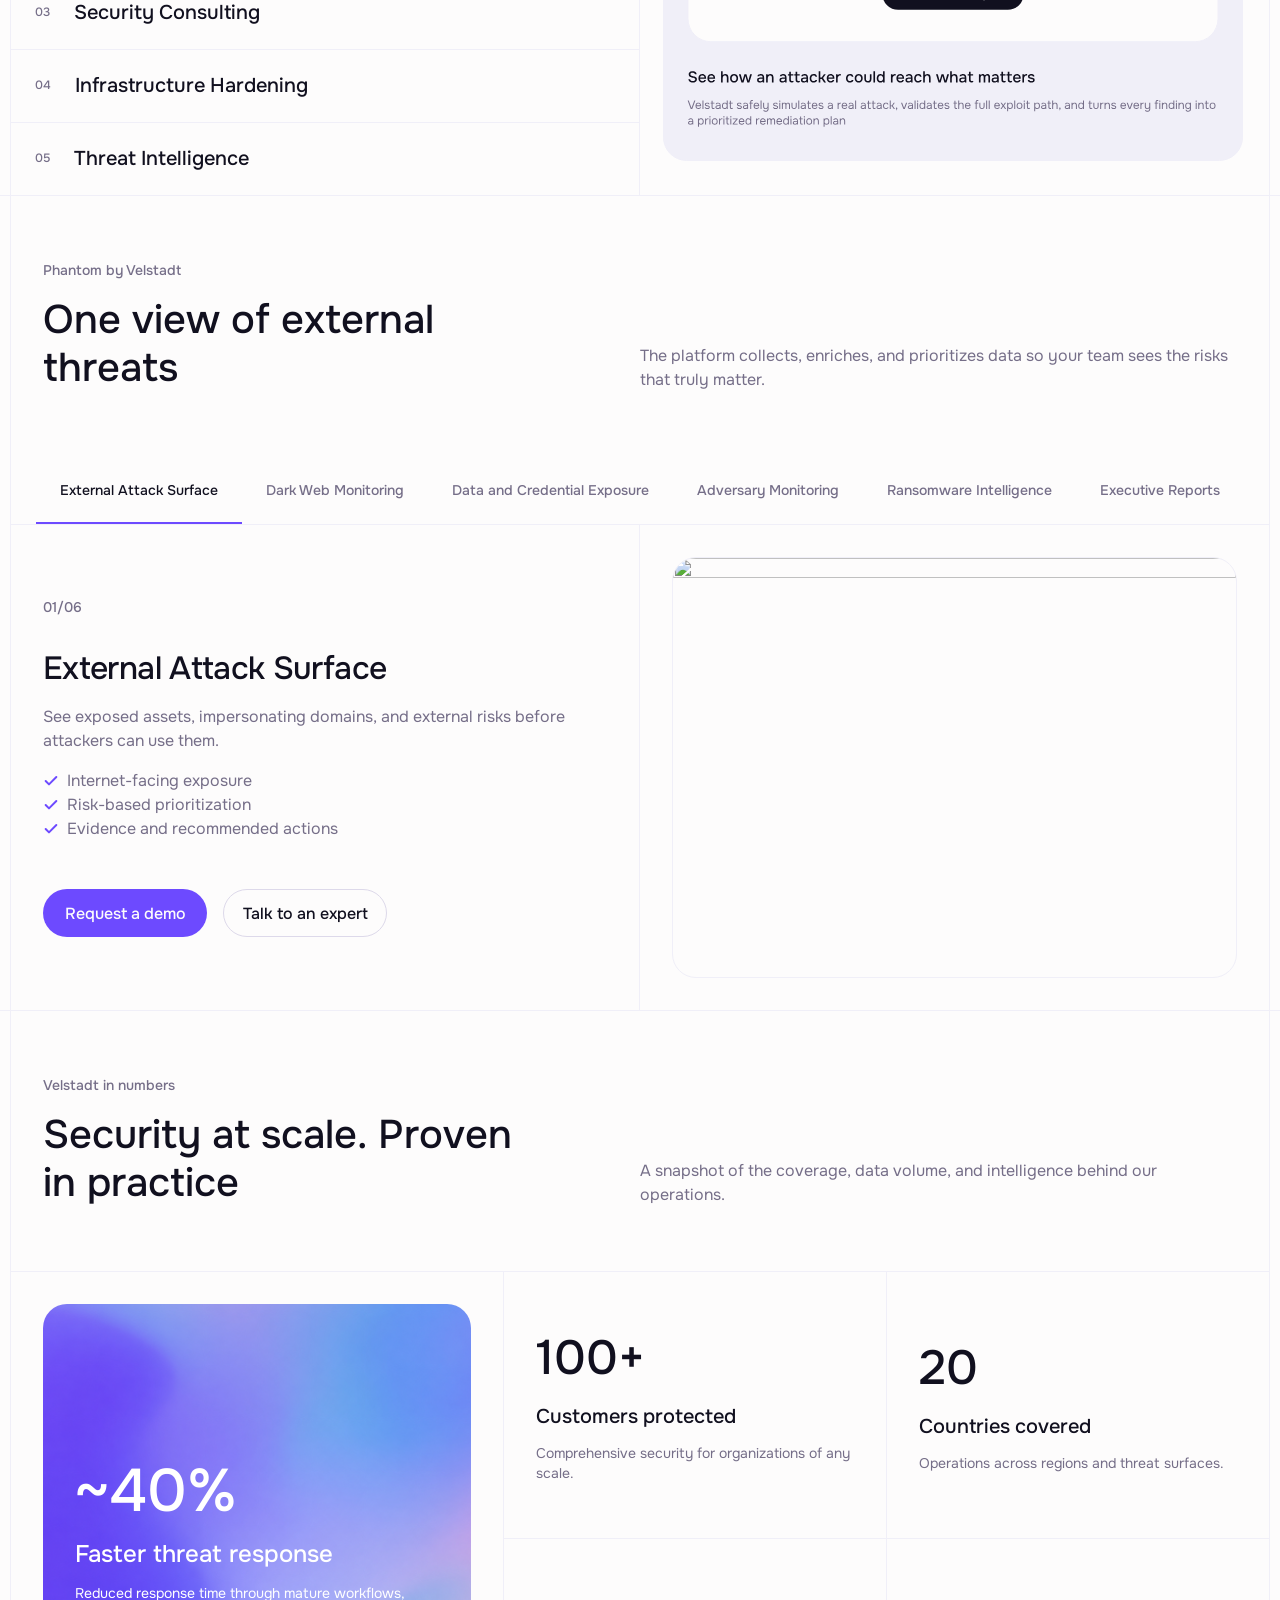
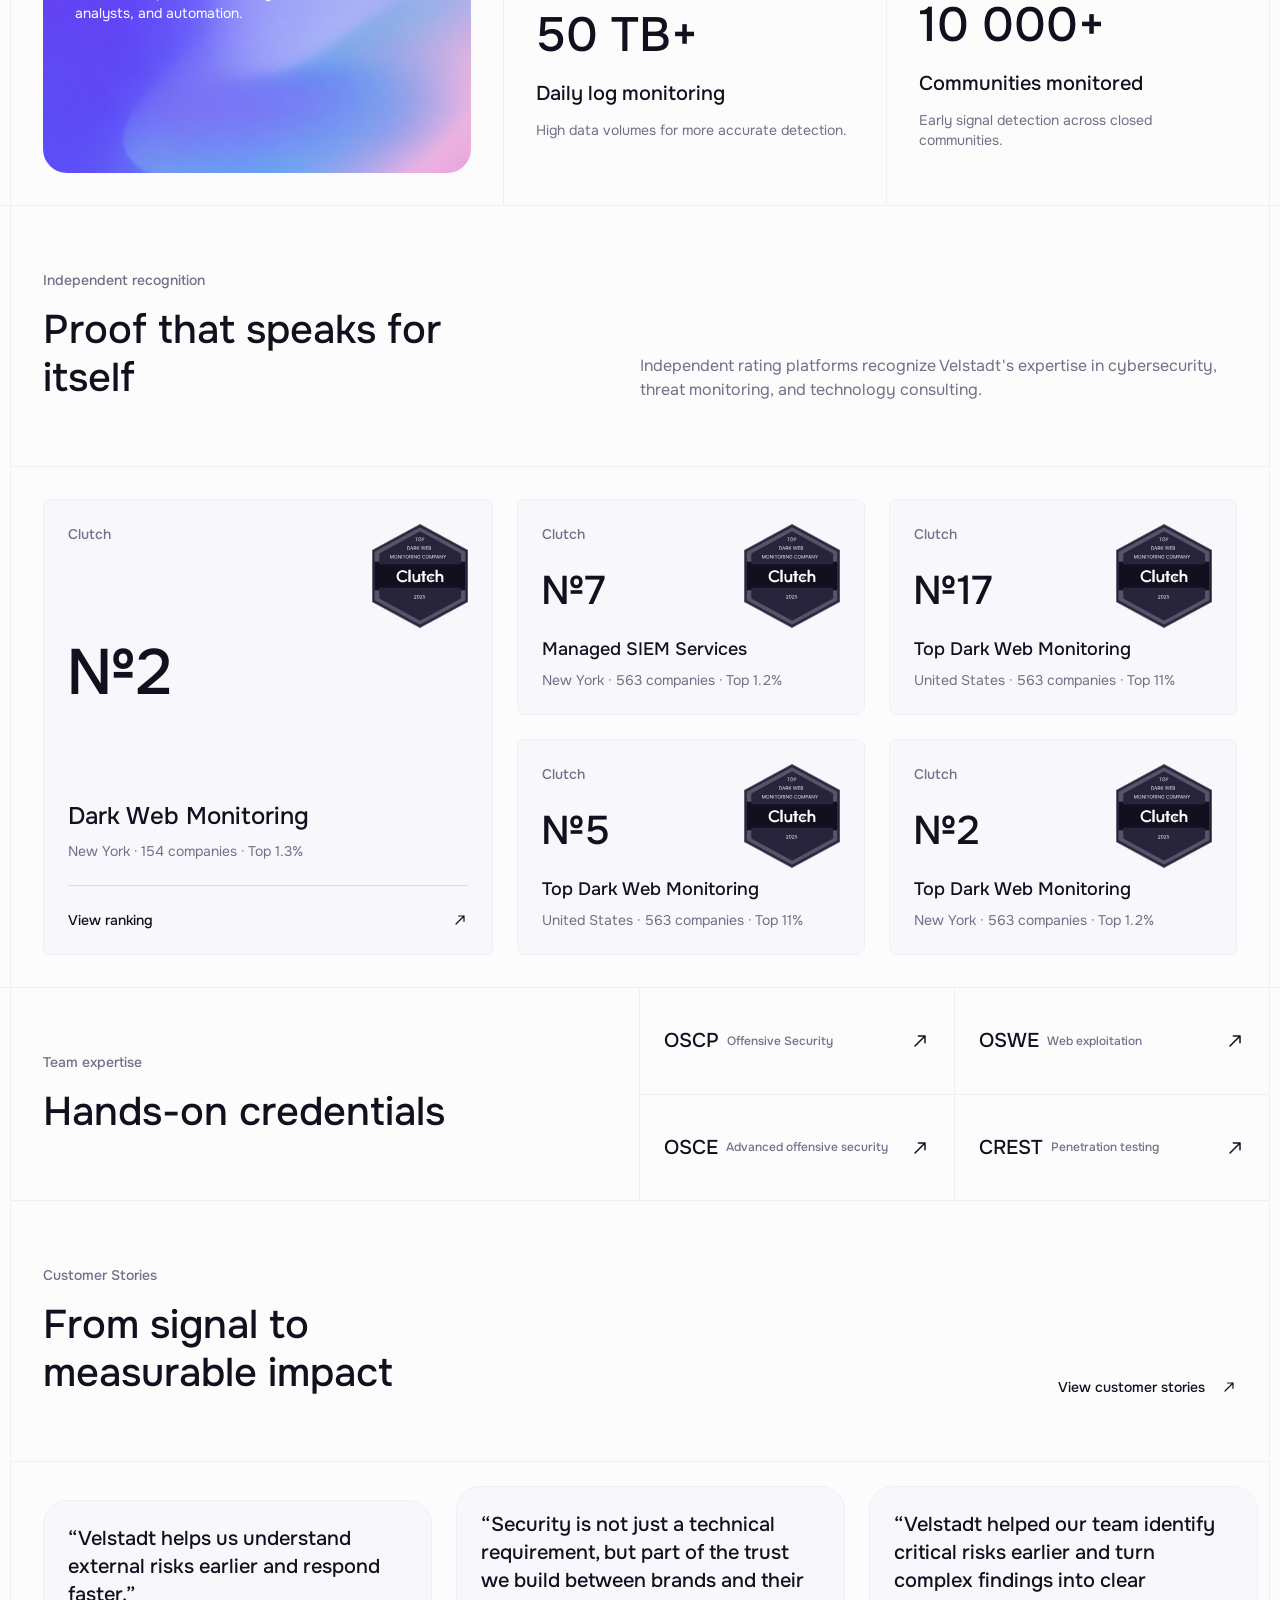
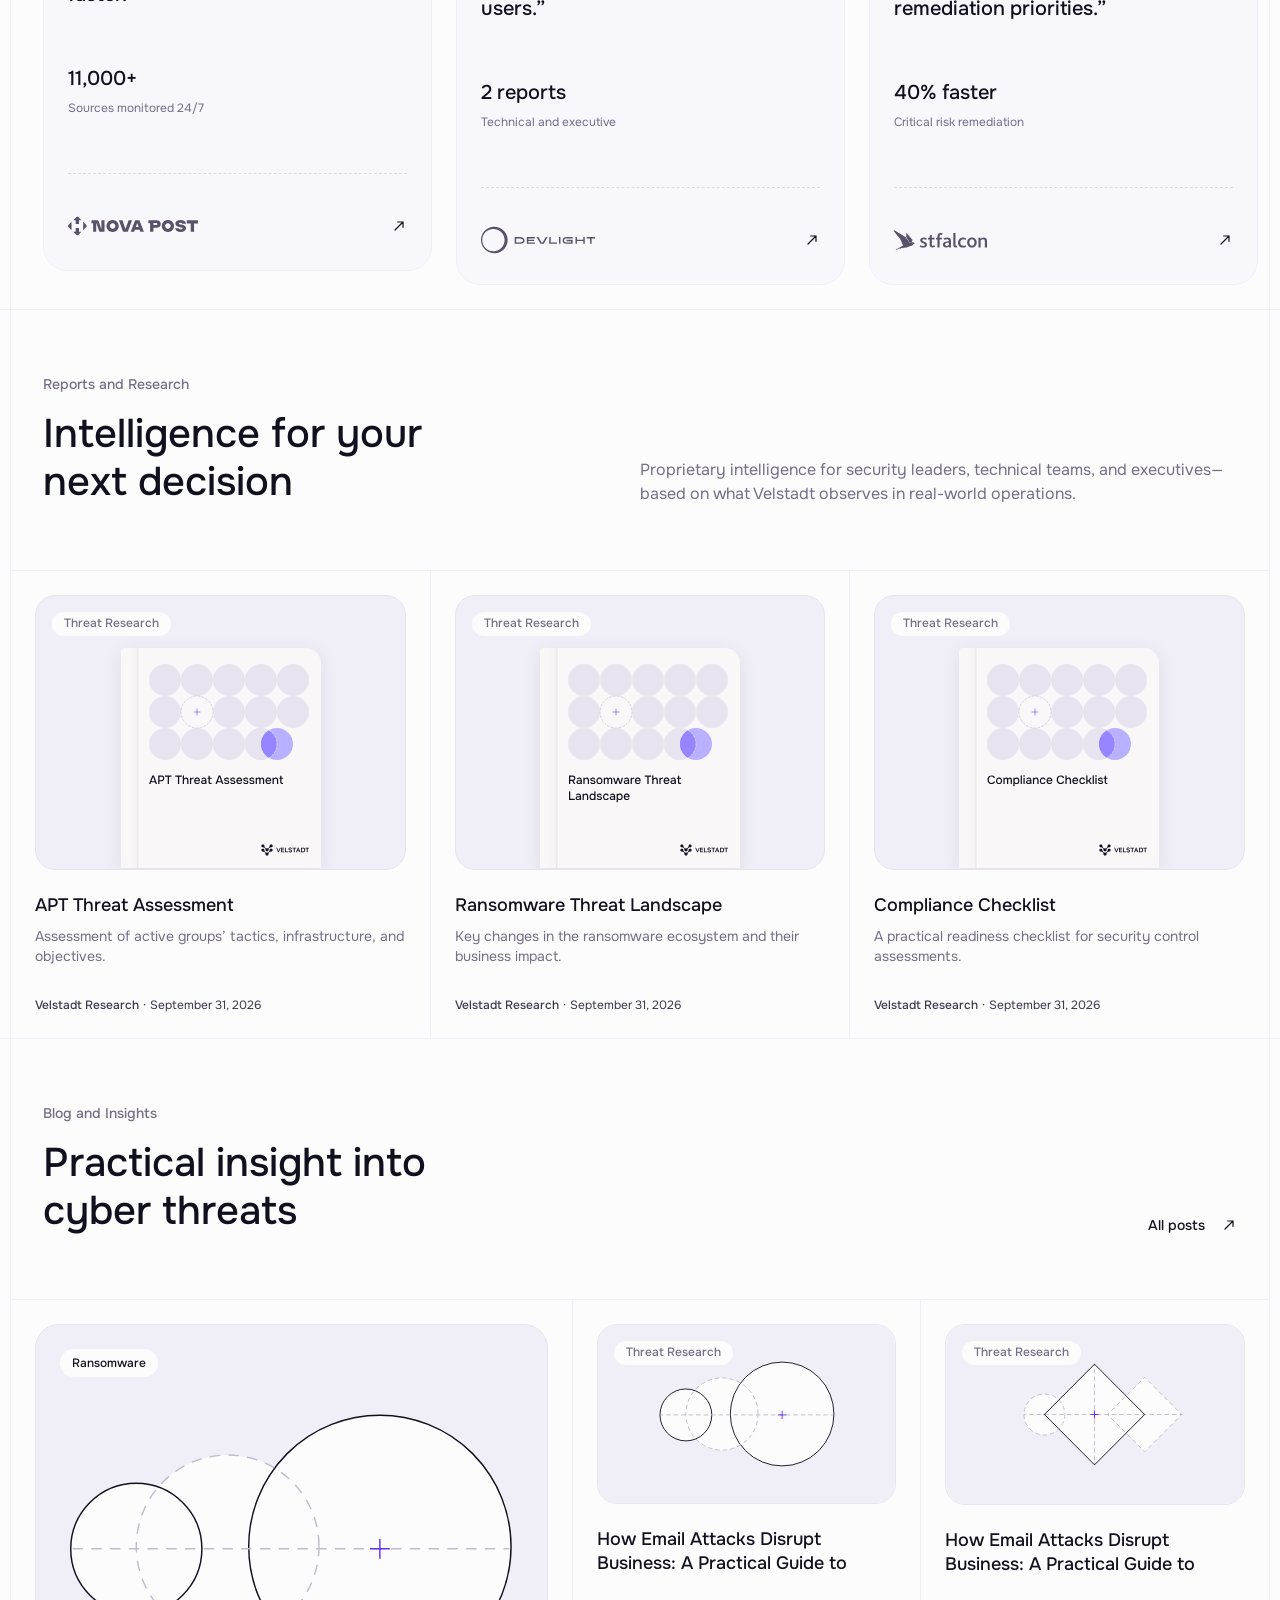
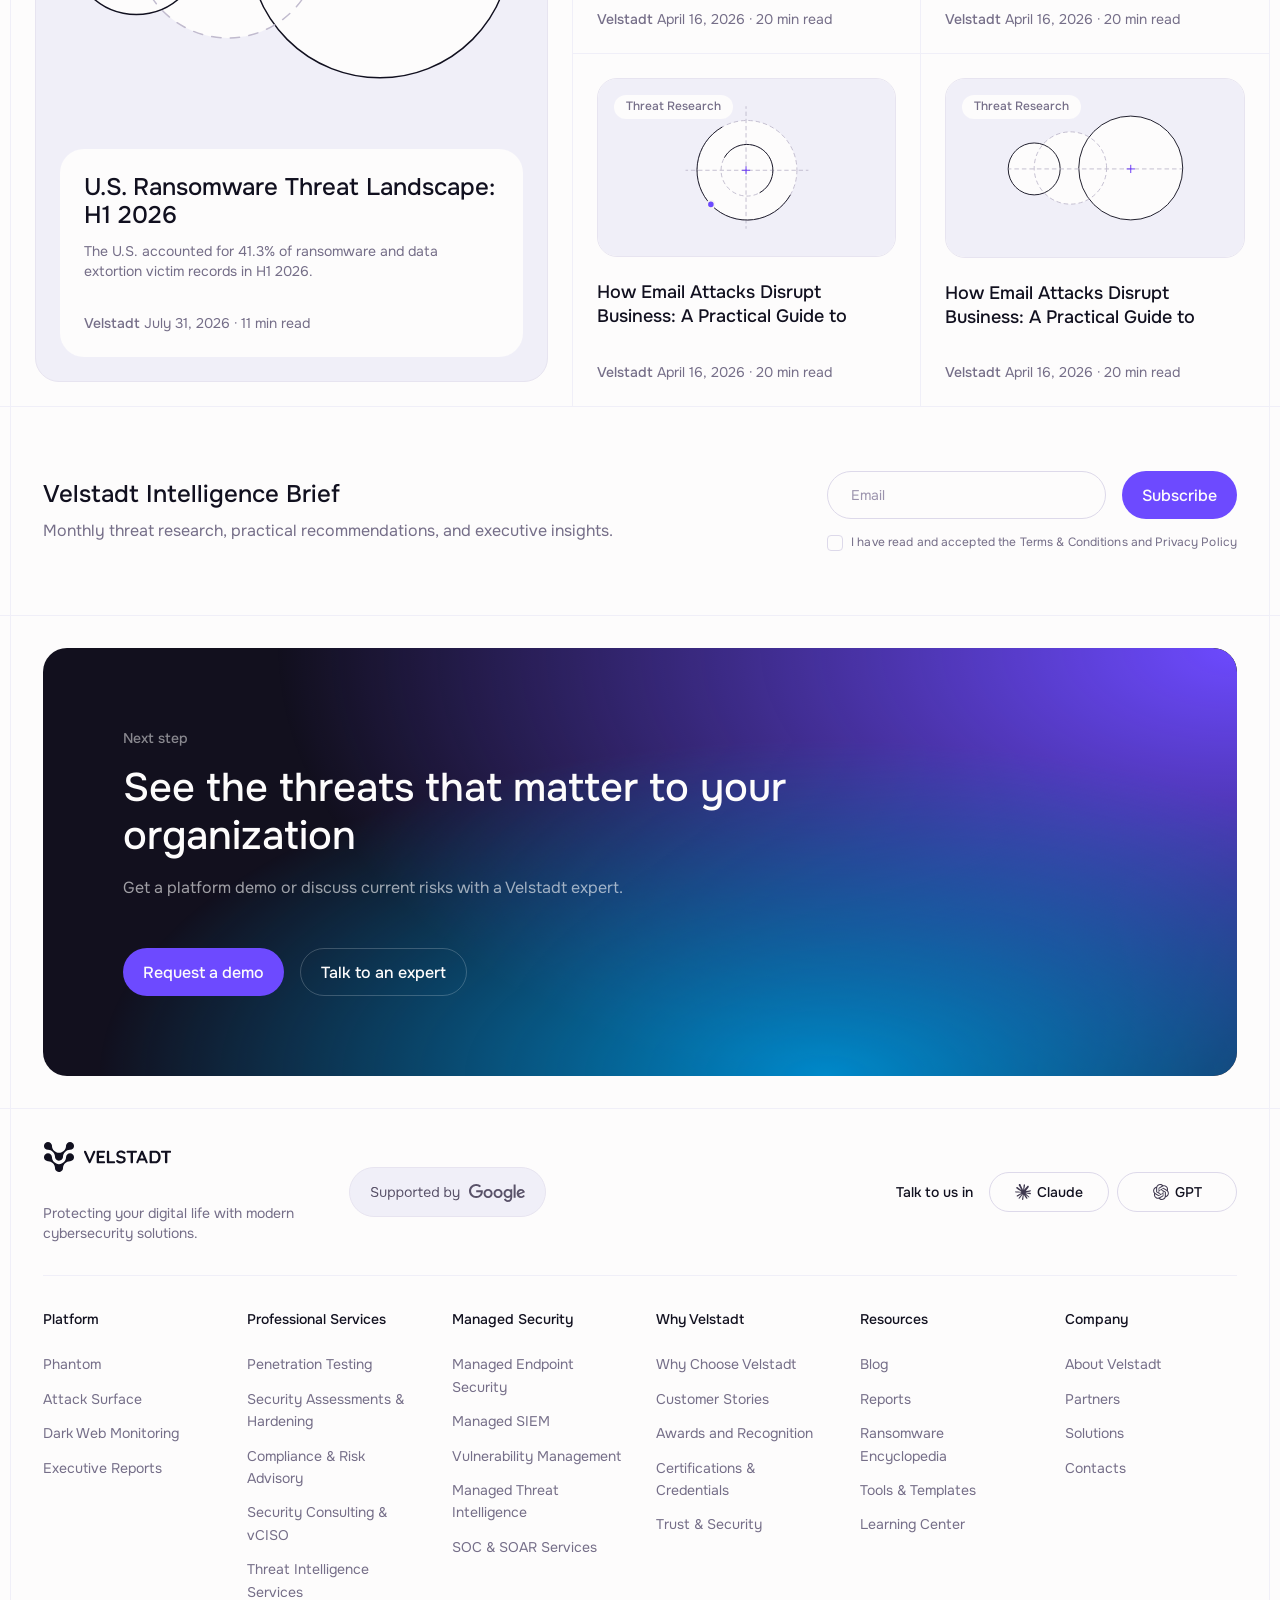
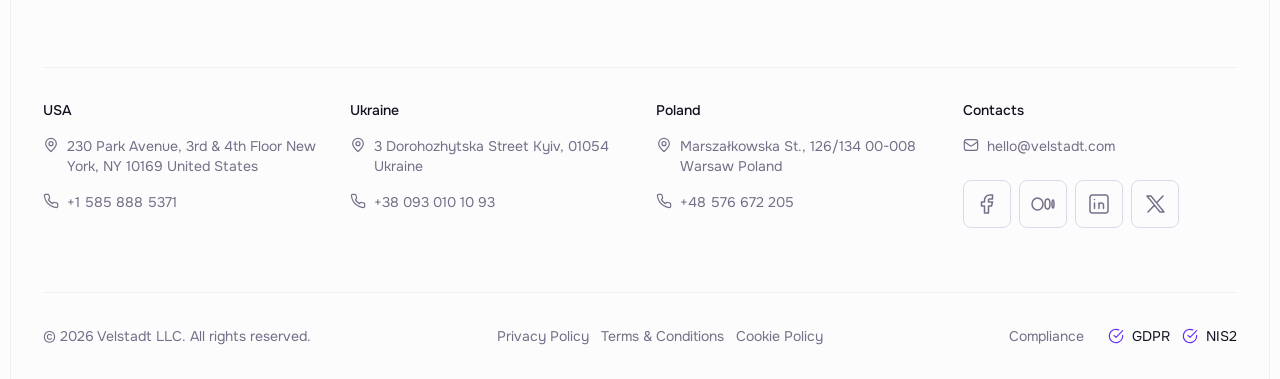
==== commit 7e454a98: "update" ====
--- a/index.html
+++ b/index.html
@@ -1160,7 +1160,7 @@
         </div>
     </section>
 
-    <section class="section blog">
+    <section class="section blog__section">
         <div class="section__header">
             <div class="container section__header-container section__lines">
                 <div class="section__header-left">
--- a/css/styles.css
+++ b/css/styles.css
@@ -96,6 +96,12 @@
     @media(width <= 576px) {
         --padding: 12px;
     }
+}
+
+/* Filterable awards visibility must override the timeline layout display rules. */
+.ranking__timeline[hidden],
+.ranking__timeline-item[hidden] {
+    display: none !important;
 }
 
 @font-face {
@@ -174,6 +180,7 @@
     font-family: var(--font-family), sans-serif;
     font-size: 16px;
     line-height: 1.4;
+    scroll-behavior: smooth;
 }
 
 body {
@@ -183,14 +190,22 @@
 
 .container {
     display: block;
-    width: 100%;
+    width: calc(100% - 20px);
     max-width: 1280px;
     margin: 0 auto;
     padding-inline: var(--padding);
+
+    @media(width <= 576px) {
+        width: calc(100% - 12px);
+    }
 }
 
 .no-scroll {
     overflow-y: hidden;
+}
+
+.section:has(+ .footer) {
+    border-bottom: none;
 }
 
 .btn {
@@ -263,7 +278,7 @@
         font-size: 16px;
         line-height: 1.5;
     }
-    
+
     &.btn--icon {
         gap: 6px;
         min-width: 120px;
@@ -326,53 +341,12 @@
 
 .section__lines {
     position: relative;
+    border-left: 1px solid var(--gray-100);
+    border-right: 1px solid var(--gray-100);
         
-    &::before,
-    &::after {
-        content: '';
-        display: block;
-        height: 100%;
-        width: 1px;
-        background-color: var(--gray-100);
-        position: absolute;
-        top: 0;
-    }
-    &::before {
-        left: 0;
-
-        @media(width <= 1200px) {
-            left: 10px;
-        }
-
-        @media(width <= 768px) {
-            left: 6px;
-        }
-
-        @media(width <= 576px) {
-            content: none;
-        }
-    }
-    &::after {
-        right: 0;
-
-        @media(width <= 1200px) {
-            right: 10px;
-        }
-
-        @media(width <= 768px) {
-            right: 6px;
-        }
-
-        @media(width <= 576px) {
-            content: none;
-        }
-    }
 
     &.section__lines-white {
-        &::before,
-        &::after {
-            background-color: rgba(255, 255, 255, .1);
-        }
+        border-color: rgba(255, 255, 255, .1);
     }
 }
 
@@ -471,6 +445,39 @@
         font-size: 16px;
         line-height: 150%;
         color: var(--gray-500);
+    }
+
+    .section__header-description {
+        font-family: var(--font-family);
+        font-weight: 500;
+        font-size: 14px;
+        line-height: 1.43;
+        color: var(--gray-500);
+        white-space: nowrap;
+    }
+
+    .rss {
+        display: inline-flex;
+        align-items: center;
+        justify-content: flex-start;
+        font-family: var(--font-family);
+        font-weight: 500;
+        font-size: 14px;
+        line-height: 1.43;
+        color: var(--primary-500);
+        text-decoration: none;
+
+        &::before {
+            content: '';
+            display: block;
+            height: 16px;
+            width: 16px;
+            flex-shrink: 0;
+            background-image: url('../images/icons/rss.svg');
+            background-repeat: no-repeat;
+            background-position: center;
+            background-size: 16px;
+        }
     }
 
 }
@@ -2323,6 +2330,10 @@
             margin: 0 auto;
         }
     }
+
+    & + .footer {
+        border-top: 0;
+    }
 }
 
 .custom__form {
@@ -2332,10 +2343,44 @@
     justify-content: flex-start;
     gap: 16px;
 
+    .custom__form-header {
+        display: flex;
+        flex-direction: column;
+        align-items: flex-start;
+        justify-content: flex-start;
+        gap: 4px;
+
+        .custom__form-subtitle {
+            display: inline-block;
+            font-family: var(--font-family);
+            font-weight: 500;
+            font-size: 14px;
+            line-height: 1.43;
+            color: var(--gray-500);
+        }
+
+        .custom__form-title {
+            font-family: var(--font-family);
+            font-weight: 500;
+            font-size: 24px;
+            line-height: 1.33;
+            color: var(--gray-900);
+            margin-bottom: 8px;
+        }
+
+        p {
+            font-family: var(--font-family);
+            font-weight: 400;
+            font-size: 16px;
+            line-height: 1.5;
+            color: var(--gray-500);
+        }
+    }
+
     .custom__form-row {
         width: 100%;
         display: flex;
-        align-items: center;
+        align-items: flex-start;
         justify-content: flex-start;
         gap: 16px;
 
@@ -2350,6 +2395,12 @@
     .custom__form-item {
         width: 100%;
         position: relative;
+        /* margin-bottom: 10px; */
+
+        > .wpcf7-form-control-wrap {
+            display: block;
+            width: 100%;
+        }
 
         input {
             display: flex;
@@ -2391,7 +2442,9 @@
         }
 
         input:focus + label,
-        input:not(:placeholder-shown) + label {
+        input:not(:placeholder-shown) + label,
+        .wpcf7-form-control-wrap:has(input:focus) + label,
+        .wpcf7-form-control-wrap:has(input:not(:placeholder-shown)) + label {
             top: 0;
             transform: translateY(-50%);
             font-size: 12px;
@@ -2419,6 +2472,58 @@
             line-height: 1.33;
             letter-spacing: 0.01em;
             color: var(--gray-500);
+        }
+
+        > .wpcf7-form-control-wrap {
+            display: block;
+            width: 100%;
+        }
+
+        .wpcf7-list-item {
+            display: block;
+            margin: 0;
+        }
+
+        .wpcf7-list-item label {
+            display: flex;
+            align-items: flex-start;
+            gap: 8px;
+            cursor: pointer;
+        }
+
+        .wpcf7-list-item-label {
+            font-family: var(--font-family);
+            font-weight: 400;
+            font-size: 12px;
+            line-height: 1.33;
+            letter-spacing: 0.01em;
+            color: var(--gray-500);
+        }
+
+        input[type="checkbox"] {
+            display: block;
+            width: 16px;
+            height: 16px;
+            flex: 0 0 16px;
+            margin: 0;
+            border: 1px solid var(--gray-200);
+            border-radius: 4px;
+            background-color: transparent;
+            appearance: none;
+            cursor: pointer;
+        }
+
+        input[type="checkbox"]:hover {
+            background-color: var(--primary-100);
+        }
+
+        input[type="checkbox"]:checked {
+            border-color: var(--primary-500);
+            background-color: var(--primary-500);
+            background-image: url('../images/icons/check.svg');
+            background-repeat: no-repeat;
+            background-position: center;
+            background-size: 12px;
         }
     }
 
@@ -2443,6 +2548,7 @@
             top: 50%;
             left: 50%;
             transform: translate(-50%, -50%);
+            pointer-events: none;
         }
 
         input {
@@ -2459,6 +2565,22 @@
             border-radius: 4px;
             border: 1px solid var(--gray-200);
             background-color: transparent;
+            pointer-events: none;
+        }
+
+        .wpcf7-form-control-wrap,
+        .wpcf7-acceptance,
+        .wpcf7-list-item,
+        .wpcf7-list-item label {
+            display: block;
+            position: absolute;
+            inset: 0;
+            margin: 0;
+            z-index: 1;
+        }
+
+        .wpcf7-list-item-label {
+            display: none;
         }
 
         &:hover input ~ .checkmark {
@@ -2467,6 +2589,11 @@
 
         /* When the checkbox is checked, add a blue background */
         input:checked ~ .checkmark {
+            background-color: var(--primary-500);
+            border-color: var(--primary-500);
+        }
+
+        &:has(input:checked) .checkmark {
             background-color: var(--primary-500);
             border-color: var(--primary-500);
         }
@@ -2489,15 +2616,75 @@
             display: block;
         }
 
+        &:has(input:checked) .checkmark:after {
+            display: block;
+        }
+
         /* Style the checkmark/indicator */
         .checkmark:after {
             
         }
     }
 
+    p {
+        font-family: var(--font-family);
+        font-weight: 400;
+        font-size: 12px;
+        line-height: 1.33;
+        color: var(--gray-400);
+
+        a {
+            color: var(--primary-500);
+            text-decoration: none;
+        }
+    }
+
+    [type='submit'] {
+        cursor: pointer;
+    }
+
+    .wpcf7-spinner {
+        display: none;
+    }
+
+    .wpcf7-not-valid-tip,
+    .wpcf7-response-output {
+        font-family: var(--font-family);
+        font-size: 12px;
+        line-height: 1.33;
+    }
+
+    .wpcf7-not-valid-tip {
+        position: absolute;
+        bottom: -18px;
+        left: 20px;
+        display: none !important;
+    }
+
+    .wpcf7-response-output {
+        margin: 0;
+        padding: 8px 12px;
+        border-radius: 8px;
+        border: none !important;
+    }
+
+    .wpcf7-not-valid {
+        border-color: var(--red-200) !important;
+        box-shadow: 0 0 0 2px var(--red-200) !important;
+    }
+
+    &.invalid {
+        color: #dc3232;
+    }
+
+    &.sent {
+        color: #46b450;
+    }
+
+
 }
 
-.blog {
+.blog__section {
     border-bottom: 1px solid var(--gray-100);
 
     .blog__container {
@@ -2630,12 +2817,14 @@
 
         .main__card-img {
             display: block;
-            width: auto;
             max-width: 100%;
-            margin: 115px auto 120px;
+            width: calc(100% - 20px);
+            height: auto;
+            aspect-ratio: 226 / 135;
+            margin: 65px auto 70px;
 
             @media(width <= 1024px) {
-                margin: 65px auto 70px;
+                margin: 65px auto 30px;
             }
 
             @media(width <= 768px) {
@@ -2688,6 +2877,10 @@
 
             &:nth-child(odd) {
                 border-right: 1px solid var(--gray-100);
+                
+                @media(width <= 576px) {
+                    border-right: 0;
+                }
             }
 
             &:nth-child(n + 3) {
@@ -2704,6 +2897,8 @@
                 img {
                     display: block;
                     width: 100%;
+                    height: 100%;
+                    object-fit: cover;
                 }
             }
 
@@ -3670,6 +3865,10 @@
                         border-top: none;
                     }
                 }
+
+                .about__card-icon {
+                    background-color: transparent;
+                }
             }
         }
     }
@@ -3903,18 +4102,6 @@
     }
 
     .phantom__block {
-
-        .phantom__tabs-wrap {
-            padding-inline: 10px;
-
-            @media(width <= 768px) {
-                padding-inline: 6px;
-            }
-
-            @media(width <= 576px) {
-                padding-inline: 0;
-            }
-        }
 
         .phantom__tabs {
             overflow-x: auto;
@@ -4047,6 +4234,7 @@
                     @media(width <= 768px) {
                         padding: 24px var(--padding) 0;
                         gap: 12px;
+                        border-right: 0;
                     }
 
                     @media(width <= 576px) {
@@ -4726,10 +4914,10 @@
         }
 
         .hero__services-preview {
-            border: 1px solid var(--border);
+            border: 1px solid var(--gray-100);
             border-radius: 24px;
             padding: 32px 24px;
-            background: var(--surface);
+            background: var(--gray-100);
             height: 100%;
             display: flex;
             align-items: center;
@@ -4812,13 +5000,13 @@
                     background-color: var(--gray-100);
                     position: absolute;
                     top: 100%;
-                    left: -14px;
-                    right: -14px;
+                    left: -24px;
+                    right: -24px;
                 }
 
                 @media(width <= 768px) {
-                    left: -10px;
-                    right: -10px;
+                    left: -16px;
+                    right: -16px;
                 }
 
                 @media(width <= 576px) {
@@ -4978,10 +5166,10 @@
                 display: flex;
                 align-items: center;
                 justify-content: center;
-                border: 1px solid var(--border);
+                border: 1px solid var(--gray-100);
                 border-radius: 24px;
                 padding: 24px;
-                background: var(--surface);
+                background: var(--gray-100);
                 height: 100%;
 
                 @media(width <= 768px) {
@@ -5313,14 +5501,8 @@
     counter-reset: timeline-item;
 
     .timeline__container {
-        padding-block: 32px;
-
-        @media(width <= 1200px) {
-            padding-inline: 10px;
-        }
-    }
-
-    .swiper-wrapper {
+        padding: 32px 0;
+        
     }
 
     .timeline__card {
@@ -5387,7 +5569,8 @@
                 padding: 8px;
                 width: 56px;
                 height: 56px;
-                background: var(--surface);
+                border: 1px solid #dedcda;
+                background: var(--gray-100);
                 display: flex;
                 align-items: center;
                 justify-content: center;
@@ -5410,10 +5593,10 @@
             align-items: stretch;
             justify-content: space-between;
             gap: 24px;
-            border: 1px solid var(--border);
+            border: 1px solid var(--gray-100);
             border-radius: 24px;
             padding: 24px;
-            background: var(--surface);
+            background: var(--gray-50);
             min-height: 236px;
         }
 
@@ -5440,9 +5623,9 @@
             }
 
             .timeline__card-icon {
-                border: 1px solid var(--border-icon);
+                border: 1px solid var(--gray-150);
                 border-radius: 8px;
-                padding: 8px;
+                padding: 2px;
                 width: 32px;
                 height: 32px;
                 background-repeat: no-repeat;
@@ -5526,7 +5709,6 @@
         
         .services__accardion-list {
             position: relative;
-            border-right: 1px solid var(--gray-100);
         }
 
         .services__accardion-item {
@@ -5544,7 +5726,7 @@
 
                 .services__accardion-header {
                     &::after {
-                        content: none;
+                        background-image: url('../images/icons/minus.svg');
                     }
                 }
 
@@ -5705,11 +5887,6 @@
 .page {
 
     .section__header-container {
-        display: flex;
-        flex-direction: column;
-        align-items: flex-start;
-        justify-content: flex-start;
-        gap: 16px;
         padding-block: 128px 32px;
 
         @media(width <= 1200px) {
@@ -5724,16 +5901,20 @@
             padding-block: 64px 24px;
         }
 
+        .section__header-left {
+            max-width: 740px;
+            display: flex;
+            flex-direction: column;
+            align-items: flex-start;
+            justify-content: flex-start;
+        }
+
         .section__subtitle {
-            margin-bottom: 24px;
-
-            @media(width <= 1200px) {
-                margin-bottom: 16px;
-            }
-
-            @media(width <= 1024px) {
-                margin-bottom: 0px;
-            }
+            margin-bottom: 12px;
+        }
+
+        p {
+            margin-top: 32px;
         }
 
         .section__header-info {
@@ -5776,6 +5957,14 @@
 
         @media(width <= 1024px) {
             grid-template-columns: 1fr;
+        }
+
+        &.page__container--wide {
+            grid-template-columns: 1fr;
+
+            .page__content {
+                border-right: 0;
+            }
         }
     }
 
@@ -5810,42 +5999,36 @@
             padding: var(--padding) var(--padding) 36px;
         }
 
-        ul {
-            padding-left: 20px;
-        }
-
-        h1 {
-            font-size: 32px;
-        }
-
-        h2 {
-            font-size: 24px;
-        }
-
-        h3 {
-            font-size: 20px;
-        }
-
-        h4 {
-            font-size: 18px;
-        }
-
-        h5 {
-            font-size: 16px;
-        }
-
-        h1, h2, h3, h4, h5, h6 {
+        & > h1 { font-size: 32px; }
+        & > h2 { font-size: 24px; }
+        & > h3 { font-size: 20px; }
+        & > h4 { font-size: 18px; }
+        & > h5 { font-size: 16px; }
+
+        & > :is(h1, h2, h3, h4, h5, h6) {
             font-weight: 500;
             line-height: 1.33;
             letter-spacing: -0.02em;
             color: var(--gray-900);
-        }
-
-        * > h1, h2, h3, h4, h5, h6 {
+            scroll-margin-top: 112px;
 
             &:not(:first-child) {
                 margin-top: 48px;
             }
+        }
+
+        a {
+            color: var(--primary-500);
+            text-underline-offset: 3px;
+        }
+
+        & > :is(ol, ul) {
+            padding-left: 20px;
+        }
+
+        img {
+            max-width: 100%;
+            height: auto;
         }
     }
 
@@ -5914,4 +6097,2871 @@
             }
         }
     }
-}+}
+
+.awards__cards {
+    border-bottom: 1px solid var(--gray-100);
+
+    .awards__cards-container {
+        display: grid;
+        grid-template-columns: repeat(auto-fit, minmax(282px, 1fr));
+        gap: 24px;
+        padding-block: var(--padding);
+    
+        .awards__cards-item {
+            padding: 32px;
+            border: 1px solid var(--gray-100);
+            border-radius: 20px;
+            background: var(--background);
+            display: grid;
+            grid-template-columns: 1fr;
+            gap: 32px;
+            position: relative;
+            overflow: hidden;
+            z-index: 1;
+
+            @media(width <= 768px) {
+                padding: 24px;
+            }
+
+            @media(width <= 576px) {
+                padding: 16px;
+            }
+    
+            &::before {
+                content: '';
+                display: block;
+                width: 200px;
+                height: 200px;
+                border-radius: 100%;
+                filter: blur(300px);
+                position: absolute;
+                z-index: -1;
+                pointer-events: none;
+            }
+    
+            &:nth-child(1) {
+                &::before {
+                    top: 100%;
+                    right: 100%;
+                    transform: translate(50%, -50%);
+                    background-color: var(--primary-500);
+                }
+            }
+    
+            &:nth-child(2) {
+                &::before {
+                    bottom: 100%;
+                    left: 100%;
+                    transform: translate(-50%, 50%);
+                    background-color: var(--orange-400);
+                }
+            }
+    
+            .awards__cards-top {
+                display: flex;
+                align-items: center;
+                justify-content: space-between;
+                text-decoration: none;
+    
+                .awards__cards-header {
+                    display: flex;
+                    align-items: center;
+                    justify-content: flex-start;
+                    gap: 12px;
+                }
+            }
+    
+            .awards__cards-icon {
+                display: flex;
+                align-items: center;
+                justify-content: center;
+                padding: 8px;
+                border: 1px solid var(--gray-150);
+                border-radius: 16px;
+                width: 64px;
+                height: 64px;
+                flex-shrink: 0;
+                background: var(--background);
+            }
+    
+            .awards__cards-name {
+                display: inline-block;
+                font-family: var(--font-family);
+                font-weight: 500;
+                font-size: 18px;
+                line-height: 1.33;
+                color: var(--gray-900);
+            }
+    
+            .awards__cards-rating {
+                display: inline-flex;
+                align-items: flex-start;
+                justify-content: flex-start;
+                gap: 8px;
+                font-family: var(--font-family);
+                font-weight: 500;
+                font-size: 40px;
+                line-height: 120%;
+                color: var(--gray-900);
+    
+                &::after {
+                    content: '';
+                    display: block;
+                    height: 16px;
+                    width: 16px;
+                    flex-shrink: 0;
+                    background-image: url('../images/icons/star.svg');
+                    background-repeat: no-repeat;
+                    background-position: center;
+                    background-size: contain;
+                }
+            }
+    
+            .awards__cards-bot {
+                display: flex;
+                flex-direction: column;
+                align-items: flex-start;
+                justify-content: flex-start;
+                gap: 8px;
+            }
+    
+            .awards__cards-title {
+                font-family: var(--font-family);
+                font-weight: 500;
+                font-size: 18px;
+                line-height: 1.33;
+                color: var(--gray-900);
+            }
+    
+            p {
+                font-family: var(--font-family);
+                font-weight: 400;
+                font-size: 12px;
+                line-height: 1.33;
+                color: var(--gray-500);
+            }
+        }
+    }
+}
+
+.feedback {
+
+    .section__header {
+        .section__header-container {
+            border-bottom: none;
+            padding-bottom: 32px;
+        }
+    }
+
+    .feedback__arrows {
+        display: flex;
+        align-items: center;
+        justify-content: flex-end;
+        gap: 16px;
+
+        .feedback__arrow {
+            border: 1px solid var(--gray-200);
+            border-radius: 100%;
+            width: 32px;
+            height: 32px;
+            cursor: pointer;
+            position: relative;
+            transition: all .2s ease;
+
+            @media(hover: hover) {
+                &:hover {
+                    background-color: var(--gray-50);
+
+                    &::after {
+                        background-color: var(--gray-900);
+                    }
+                }
+            }
+            
+            &::after {
+                content: '';
+                display: block;
+                width: 100%;
+                height: 100%;
+                position: absolute;
+                top: 0;
+                left: 0;
+                mask-image: url('../images/icons/arrow-right.svg');
+                mask-repeat: no-repeat;
+                mask-position: center;
+                mask-size: 16px;
+                background-color: var(--gray-500);
+                transition: all .2s ease;
+            }
+
+            &.feedback__arrows-prev {
+                transform: rotate(180deg);
+            }
+        }
+    }
+
+    .feedback__container {
+        padding-bottom: 32px;
+        overflow: hidden;
+    }
+    
+    .feedback__swiper {
+        overflow: visible;
+
+        .swiper-wrapper {
+            align-items: stretch;
+        }
+    }
+
+    .feedback__card {
+        border: 1px solid var(--gray-100);
+        border-radius: 16px;
+        padding: 24px;
+        height: initial;
+        min-height: 278px;
+        display: flex;
+        flex-direction: column;
+        align-items: stretch;
+        justify-content: flex-start;
+        gap: 32px;
+
+        .feedback__card-top {
+            display: flex;
+            align-items: center;
+            justify-content: space-between;
+            gap: 12px;
+
+            .feedback__card-rating {
+                display: flex;
+                align-items: center;
+                justify-content: flex-start;
+                gap: 8px;
+
+                .feedback__card-stars {
+                    display: flex;
+                    align-items: center;
+                    justify-content: flex-start;
+                    gap: 4px;
+
+                    .star {
+                        display: block;
+                        width: 12px;
+                        height: 12px;
+                        flex-shrink: 0;
+                        background-image: url('../images/icons/star.svg');
+                        background-repeat: no-repeat;
+                        background-position: center;
+                        background-size: contain;
+                    }
+                }
+
+                .feedback__card-number {
+                    display: inline-block;
+                    font-family: var(--font-family);
+                    font-weight: 400;
+                    font-size: 14px;
+                    line-height: 1.43;
+                    color: var(--gray-700);
+                }
+            }
+
+            .feedback__card-label {
+                display: inline-flex;
+                align-items: center;
+                justify-content: center;
+                font-family: var(--font-family);
+                font-weight: 500;
+                font-size: 12px;
+                line-height: 1.33;
+                text-align: center;
+                color: var(--primary-500);
+                padding: 3px 12px 1px;
+                background-color: var(--primary-50);
+                border-radius: 100px;
+            }
+        }
+
+        .feedback__card-text {
+            p {
+                font-family: var(--font-family);
+                font-weight: 400;
+                font-size: 16px;
+                line-height: 150%;
+                color: var(--gray-900);
+            }
+        }
+
+        .feedback__card-bot {
+            margin-top: auto;
+            display: flex;
+            align-items: center;
+            justify-content: flex-start;
+            gap: 16px;
+
+            .feedback__card-icon {
+                display: flex;
+                align-items: center;
+                justify-content: center;
+                flex-shrink: 0;
+                padding: 4px;
+                width: 48px;
+                height: 48px;
+                border: 1px solid var(--gray-150);
+                border-radius: 100%;
+            }
+
+            .feedback__card-author {
+                display: grid;
+                grid-template-columns: 1fr;
+                gap: 4px;
+
+                .feedback__card-name {
+                    font-family: var(--font-family);
+                    font-weight: 500;
+                    font-size: 14px;
+                    line-height: 1.43;
+                    color: var(--gray-900);
+                }
+
+                .feedback__card-position {
+                    font-family: var(--font-family);
+                    font-weight: 400;
+                    font-size: 12px;
+                    line-height: 1.33;
+                    color: var(--gray-500);
+                }
+            }
+        }
+    }
+}
+
+.ranking {
+    border-bottom: 1px solid var(--gray-100);
+    overflow: hidden;
+
+    .section__header {
+        border-bottom: 1px solid var(--gray-100);
+
+        .section__header-container {
+            display: flex;
+            flex-direction: column;
+            align-items: flex-start;
+            justify-content: flex-start;
+            padding-bottom: 32px;
+            border-bottom: none;
+    
+            .section__header-right {
+                width: 100%;
+            }
+        }
+    }
+
+    
+    .ranking__filter {
+        overflow-x: auto;
+        scrollbar-width: none;
+        scroll-snap-type: x proximity;
+        -webkit-overflow-scrolling: touch;
+
+        &::-webkit-scrollbar {
+            display: none;
+        }
+        
+        ul {
+            width: 100%;
+            min-width: 100%;
+            max-width: 100%;
+            list-style: none;
+            margin: 0;
+            padding: 0;
+            display: flex;
+            align-items: center;
+            justify-content: flex-start;
+            flex-wrap: nowrap;
+            gap: 0;
+        }
+
+        li {
+            flex-shrink: 0;
+            scroll-snap-align: start;
+        }
+
+        a {
+            display: inline-flex;
+            align-items: center;
+            justify-content: center;
+            font-family: var(--font-family);
+            font-weight: 500;
+            font-size: 14px;
+            line-height: 1.43;
+            color: var(--gray-500);
+            padding: 10px 20px;
+            text-decoration: none;
+            transition: color .2s ease;
+
+            @media(hover: hover) {
+                &:hover {
+                    color: var(--primary-500);
+                }
+            }
+
+            &.active {
+                background: var(--background);
+                color: var(--gray-900);
+                border: 1px solid var(--gray-200);
+                border-radius: 100px;
+            }
+        }
+    }
+
+    .ranking__container {
+        padding: 0;
+    }
+
+    .ranking__timeline {
+        display: grid;
+        grid-template-columns: repeat(2, 1fr);
+
+        @media(width <= 576px) {
+            grid-template-columns: 1fr;
+        }
+
+        &:not(:last-child) {
+            border-bottom: 1px solid var(--gray-100);
+        }
+
+        .ranking__timeline-left {
+            border-right: 1px solid var(--gray-100);
+            padding-inline: var(--padding);
+            padding-block: 128px 64px;
+
+            @media(width <= 1024px) {
+                padding-block: 96px 44px;
+            }
+
+            @media(width <= 768px) {
+                padding-block: 72px 32px;
+            }
+
+            @media(width <= 576px) {
+                padding-block: 44px 24px;
+                border-right: none;
+                border-bottom: 1px solid var(--gray-100);
+            }
+        }
+
+        .ranking__timeline-header {
+            position: relative;
+            display: flex;
+            align-items: center;
+            gap: 12px;
+
+            @media(width <= 576px) {
+                gap: 30px;
+                padding-left: 12px;
+            }
+
+            .ranking__timeline-icon {
+                display: block;
+                flex-shrink: 0;
+                border: 1px solid var(--gray-200);
+                border-radius: 100%;
+                padding: 8px;
+                width: 40px;
+                height: 40px;
+                background: var(--background);
+                background-image: url('../images/icons/cup.svg');
+                background-repeat: no-repeat;
+                background-position: center;
+                background-size: 16px;
+                position: absolute;
+                left: calc(-20px - var(--padding));
+
+                @media(width <= 1340px) {
+                    position: static;
+                }
+            }
+
+            .ranking__timeline-text {
+                display: flex;
+                flex-direction: column;
+                align-items: flex-start;
+                justify-content: center;
+                gap: 8px;
+
+                .ranking__timeline-year {
+                    display: inline-block;
+                    font-family: var(--font-family);
+                    font-weight: 500;
+                    font-size: 14px;
+                    line-height: 1.43;
+                    color: var(--primary-500);
+                }
+
+                .ranking__timeline-heading {
+                    font-family: var(--font-family);
+                    font-weight: 500;
+                    font-size: 24px;
+                    line-height: 1.33;
+                    color: var(--gray-900);
+
+                    @media(width <= 576px) {
+                        font-size: 22px;
+                    }
+                }
+            }
+        }
+
+        .ranking__timeline-item {
+            padding: var(--padding);
+            display: flex;
+            align-items: center;
+            justify-content: flex-start;
+            gap: 16px;
+
+            &:not(:last-child) {
+                border-bottom: 1px solid var(--gray-100);
+            }
+
+            .ranking__timeline-logo {
+                display: block;
+                height: 64px;
+                width: 64px;
+                flex-shrink: 0;
+                object-fit: contain;
+            }
+
+            .ranking__timeline-text {
+                display: flex;
+                flex-direction: column;
+                align-items: flex-start;
+                justify-content: center;
+                gap: 4px;
+
+                .ranking__timeline-title {
+                    font-family: var(--font-family);
+                    font-weight: 500;
+                    font-size: 16px;
+                    line-height: 1.5;
+                    color: var(--gray-900);
+                }
+
+                .ranking__timeline-name {
+                    display: inline-block;
+                    font-family: var(--font-family);
+                    font-weight: 500;
+                    font-size: 12px;
+                    line-height: 1.33;
+                    color: var(--gray-500);
+                }
+            }
+        }
+    }
+}
+
+.blog__page {
+
+    .section__header {
+
+        .section__header-container {
+            @media(width <= 1024px) {
+                flex-direction: column;
+                align-items: flex-start;
+                justify-content: center;
+            }
+        }
+
+        .section__header-right {
+            display: flex;
+            align-items: center;
+            justify-content: flex-end;
+            flex-wrap: wrap;
+            gap: 16px;
+
+            @media(width <= 1024px) {
+                justify-content: flex-start;
+            }
+        }
+    }
+
+    .blog__main {
+        border-bottom: 1px solid var(--gray-100);
+
+        .blog__main-container {
+            display: grid;
+            grid-template-columns: repeat(2, 1fr);
+            align-items: center;
+            padding: 0;
+
+            @media(width <= 768px) {
+                display: block;
+            }
+        }
+
+        .blog__main-left {
+            padding: 24px;
+            height: 100%;
+
+            @media(width <= 1024px) {
+                padding: 16px;
+            }
+
+            @media(width <= 768px) {
+                padding: 12px;
+            }
+
+            a {
+                display: block;
+                width: 100%;
+                height: 100%;
+                border: 1px solid var(--gray-150);
+                border-radius: 20px;
+                overflow: hidden;
+
+                img {
+                    display: block;
+                    width: 100%;
+                    height: 100%;
+                    object-fit: cover;
+                }
+            }
+        }
+
+        .blog__main-right {
+            padding: 24px;
+            display: flex;
+            flex-direction: column;
+            align-items: flex-start;
+            justify-content: center;
+            gap: 12px;
+
+            @media(width <= 1024px) {
+                padding: 16px;
+            }
+
+            @media(width <= 768px) {
+                padding: 12px;
+            }
+
+            .blog__main-category {
+                display: inline-flex;
+                align-items: center;
+                justify-content: center;
+                font-family: var(--font-family);
+                font-weight: 500;
+                font-size: 12px;
+                line-height: 1.33;
+                text-align: center;
+                color: var(--primary-500);
+                padding: 5px 12px 3px;
+                background-color: var(--primary-50);
+                border-radius: 100px;
+                margin-bottom: 32px;
+
+                @media(width <= 1024px) {
+                    margin-bottom: 24px;
+                }
+            }
+
+            .blog__main-title {
+                font-family: var(--font-family);
+                font-weight: 500;
+                font-size: 24px;
+                line-height: 1.33;
+                color: var(--gray-900);
+
+                a {
+                    text-decoration: none;
+                    color: var(--gray-900);
+                }
+            }
+
+            p {
+                font-family: var(--font-family);
+                font-weight: 400;
+                font-size: 16px;
+                line-height: 1.5;
+                color: var(--gray-500);
+            }
+
+            .blog__main-details {
+                margin-top: 32px;
+                display: flex;
+                align-items: center;
+                justify-content: flex-start;
+                gap: 16px;
+
+                @media(width <= 1024px) {
+                    margin-top: 24px;
+                }
+
+                .blog__main-details-icon {
+                    display: flex;
+                    align-items: center;
+                    justify-content: center;
+                    padding: 8px;
+                    width: 48px;
+                    height: 48px;
+                    flex-shrink: 0;
+                    border-radius: 100%;
+                    background: var(--primary-50);
+                    font-family: var(--font-family);
+                    font-weight: 500;
+                    font-size: 14px;
+                    line-height: 1.43;
+                    text-align: center;
+                    color: var(--primary-500);
+                }
+
+                .blog__main-details-col {
+                    display: flex;
+                    flex-direction: column;
+                    align-items: flex-start;
+                    justify-content: center;
+                    gap: 4px;
+                }
+
+                .blog__main-details-name {
+                    font-family: var(--font-family);
+                    font-weight: 500;
+                    font-size: 14px;
+                    line-height: 1.43;
+                    color: var(--gray-900);
+                }
+
+                .blog__main-details-date {
+                    font-family: var(--font-family);
+                    font-weight: 400;
+                    font-size: 12px;
+                    line-height: 1.33;
+                    color: var(--gray-500);
+                }
+            }
+        }
+    }
+
+    .blog__grid {
+        border-bottom: 1px solid var(--gray-100);
+
+        .blog__grid-container {
+            display: grid;
+            grid-template-columns: repeat(auto-fill, minmax(286px, 1fr));
+            padding-block: var(--padding);
+            gap: 24px;
+
+            @media(width <= 768px) {
+                gap: 16px;
+            }
+        }
+
+        .blog__grid-card {
+            display: flex;
+            flex-direction: column;
+            align-items: flex-start;
+            justify-content: flex-start;
+            gap: 24px;
+            padding: 24px;
+            border: 1px solid var(--gray-100);
+            border-radius: 24px;
+
+            @media(width <= 768px) {
+                padding: 16px;
+            }
+
+            .blog__grid-card-img {
+                display: block;
+                width: 100%;
+                aspect-ratio: 342 / 192;
+                border: 1px solid var(--gray-150);
+                border-radius: 20px;
+                background: var(--gray-100);
+                overflow: hidden;
+
+                img {
+                    display: block;
+                    width: 100%;
+                    height: 100%;
+                    object-fit: cover;
+                }
+            }
+
+            .blog__grid-card-category {
+                display: inline-flex;
+                align-items: center;
+                justify-content: center;
+                font-family: var(--font-family);
+                font-weight: 500;
+                font-size: 12px;
+                line-height: 1.33;
+                text-align: center;
+                color: var(--primary-500);
+                padding: 5px 12px 3px;
+                background-color: var(--primary-50);
+                border-radius: 100px;
+            }
+
+            .blog__grid-card-content {
+                display: flex;
+                flex-direction: column;
+                align-items: flex-start;
+                justify-content: flex-start;
+                gap: 8px;
+
+                .blog__grid-card-title {
+                    font-family: var(--font-family);
+                    font-weight: 500;
+                    font-size: 18px;
+                    line-height: 1.33;
+                    color: var(--gray-900);
+
+                    a {
+                        text-decoration: none;
+                        color: inherit;
+                    }
+                }
+
+                p {
+                    font-family: var(--font-family);
+                    font-weight: 400;
+                    font-size: 14px;
+                    line-height: 1.43;
+                    color: var(--gray-500);
+                }
+            }
+
+            .blog__grid-card-details {
+                display: flex;
+                align-items: center;
+                justify-content: flex-start;
+                gap: 16px;
+                margin-top: auto;
+
+                .blog__grid-card-details-icon {
+                    display: flex;
+                    align-items: center;
+                    justify-content: center;
+                    padding: 4px;
+                    width: 40px;
+                    height: 40px;
+                    flex-shrink: 0;
+                    border-radius: 100%;
+                    background: var(--primary-50);
+                    font-family: var(--font-family);
+                    font-weight: 500;
+                    font-size: 14px;
+                    line-height: 1.43;
+                    text-align: center;
+                    color: var(--primary-500);
+                }
+
+                .blog__grid-card-details-col {
+                    display: flex;
+                    flex-direction: column;
+                    align-items: flex-start;
+                    justify-content: center;
+                    gap: 4px;
+                }
+
+                .blog__grid-card-details-name {
+                    font-family: var(--font-family);
+                    font-weight: 500;
+                    font-size: 14px;
+                    line-height: 1.43;
+                    color: var(--gray-900);
+                }
+
+                .blog__grid-card-details-date {
+                    font-family: var(--font-family);
+                    font-weight: 400;
+                    font-size: 12px;
+                    line-height: 1.33;
+                    color: var(--gray-500);
+                }
+            }
+        }
+    }
+
+    .blog__pagination {
+        display: flex;
+        align-items: center;
+        justify-content: center;
+        flex-wrap: wrap;
+        gap: 20px;
+        padding-block: 20px;
+
+        @media(width <= 768px) {
+            
+        }
+
+        ul {
+            list-style: none;
+            margin: 0;
+            padding: 0;
+            display: flex;
+            align-items: center;
+            justify-content: center;
+            gap: 4px;
+
+            @media(width <= 768px) {
+                width: 100%;    
+                order: -1;
+            }
+        }
+
+        .blog__pagination-group {
+            display: flex;
+            align-items: center;
+            justify-content: flex-start;
+            gap: 4px;
+        }
+
+        .blog__pagination-link {
+            display: inline-flex;
+            align-items: center;
+            justify-content: center;
+            padding: 5px 4px 3px;
+            border: 1px solid var(--gray-100);
+            border-radius: 8px;
+            width: 36px;
+            height: 36px;
+            font-family: var(--font-family);
+            font-weight: 400;
+            font-size: 14px;
+            line-height: 1.43;
+            text-align: center;
+            color: var(--gray-500);
+            text-decoration: none;
+            background-repeat: no-repeat;
+            background-position: center;
+            background-size: 20px;
+
+            @media(hover: hover) {
+                &:hover {
+                    background-color: var(--gray-100);
+                }
+            }
+
+            &.active {
+                color: var(--white);
+                background: var(--primary-500);
+            }
+
+            &.is-disabled {
+                opacity: 0.35;
+                cursor: not-allowed;
+                pointer-events: none;
+            }
+
+            &.blog__pagination-ellipsis {
+                border-color: transparent;
+                cursor: default;
+            }
+
+            &.blog__pagination-link-prev {
+                background-image: url('../images/icons/chevron-right.svg');
+                transform: rotate(180deg);
+            }
+
+            &.blog__pagination-link-start {
+                background-image: url('../images/icons/double-chevron-right.svg');
+                transform: rotate(180deg);
+            }
+
+            &.blog__pagination-link-next {
+                background-image: url('../images/icons/chevron-right.svg');
+            }
+
+            &.blog__pagination-link-end {
+                background-image: url('../images/icons/double-chevron-right.svg');
+            }
+        }
+    }
+
+    .blog__filter {
+        border-bottom: 1px solid var(--gray-100);
+
+        .blog__filter-container {
+            padding: 0;
+        }
+
+        .blog__filter-form {
+            padding: 24px 20px;
+            display: flex;
+            align-items: center;
+            gap: 16px;
+            border-bottom: 1px solid var(--gray-100);
+
+            @media(width <= 1024px) {
+                padding-inline: 10px;
+            }
+
+            @media(width <= 640px) {
+                align-items: stretch;
+                flex-direction: column;
+                gap: 12px;
+            }
+        }
+
+        .blog__filter-search {
+            width: min(100%, 560px);
+            min-width: 0;
+            height: 48px;
+            margin: 0;
+            padding: 0;
+            position: relative;
+            border: 1px solid var(--gray-200);
+            border-radius: 99px;
+            background: var(--back);
+            transition: border-color .2s ease, box-shadow .2s ease;
+
+            &:focus-within {
+                border-color: var(--primary-100);
+                box-shadow: 0 0 0 2px var(--primary-200);
+            }
+
+            @media(width <= 640px) {
+                width: 100%;
+            }
+
+            legend {
+                width: auto;
+                margin: 0;
+                padding-inline: 6px;
+                position: absolute;
+                top: 0;
+                left: 20px;
+                z-index: 1;
+                transform: translateY(-50%);
+                background: var(--back);
+                font-family: var(--font-family);
+                font-weight: 400;
+                font-size: 14px;
+                line-height: 1;
+                color: var(--gray-500);
+            }
+        }
+
+        .blog__filter-search-control {
+            height: 100%;
+            min-width: 0;
+            display: flex;
+            align-items: center;
+            padding: 0 20px;
+
+            @media(width <= 640px) {
+                padding-inline: 16px;
+            }
+
+            input {
+                width: 100%;
+                height: 100%;
+                min-width: 0;
+                padding: 0 0 0 12px;
+                border: 0;
+                outline: 0;
+                background: transparent;
+                font: inherit;
+                font-size: 16px;
+                line-height: 1.5;
+                color: var(--gray-900);
+                caret-color: var(--primary-500);
+
+                &::placeholder {
+                    color: var(--gray-400);
+                    opacity: 1;
+                }
+
+                &::-webkit-search-cancel-button {
+                    cursor: pointer;
+                }
+            }
+
+            button {
+                width: 20px;
+                height: 20px;
+                flex: 0 0 20px;
+                display: inline-flex;
+                align-items: center;
+                justify-content: center;
+                padding: 0;
+                border: 0;
+                background: transparent;
+                color: var(--gray-500);
+                cursor: pointer;
+                transition: color .2s ease;
+
+                @media(hover: hover) {
+                    &:hover {
+                        color: var(--primary-500);
+                    }
+                }
+            }
+        }
+
+        .blog__filter-sort-wrap {
+            width: min(100%, 260px);
+            min-width: 0;
+            height: 48px;
+            margin-left: auto;
+            padding: 0;
+            position: relative;
+            border: 1px solid var(--gray-200);
+            border-radius: 99px;
+            background: var(--back);
+            transition: border-color .2s ease, box-shadow .2s ease;
+
+            &:focus-within {
+                border-color: var(--primary-100);
+                box-shadow: 0 0 0 2px var(--primary-200);
+            }
+
+            @media(width <= 640px) {
+                width: 100%;
+                margin-left: 0;
+            }
+
+            legend {
+                width: auto;
+                margin: 0;
+                padding-inline: 6px;
+                position: absolute;
+                top: 0;
+                left: 20px;
+                z-index: 1;
+                transform: translateY(-50%);
+                background: var(--back);
+                font-family: var(--font-family);
+                font-weight: 400;
+                font-size: 14px;
+                line-height: 1;
+                color: var(--gray-500);
+            }
+
+            select {
+                width: 100%;
+                height: 100%;
+                padding: 0 48px 0 20px;
+                border: 0;
+                outline: 0;
+                background-color: transparent;
+                background-image: url('../images/icons/chevron-down.svg');
+                background-repeat: no-repeat;
+                background-position: right 20px center;
+                background-size: 20px;
+                appearance: none;
+                font: inherit;
+                font-size: 16px;
+                line-height: 1.5;
+                font-weight: 400;
+                color: var(--gray-900);
+                cursor: pointer;
+                caret-color: var(--primary-500);
+
+                @media(width <= 640px) {
+                    padding-inline: 16px 44px;
+                    background-position: right 16px center;
+                }
+            }
+        }
+
+        .blog__filter-category-wrap {
+            padding-block: 20px;
+        }
+
+        .blog__filter-category {
+            overflow-x: auto;
+            scrollbar-width: none;
+            -webkit-overflow-scrolling: touch;
+            cursor: grab;
+            user-select: none;
+
+            &.is-dragging {
+                cursor: grabbing;
+
+                a {
+                    pointer-events: none;
+                }
+            }
+            
+            ul {
+                width: 100%;
+                min-width: 100%;
+                max-width: 100%;
+                list-style: none;
+                margin: 0;
+                padding: 0 20px;
+                display: flex;
+                align-items: center;
+                justify-content: flex-start;
+                flex-wrap: nowrap;
+                gap: 0;
+
+                @media(width <= 1024px) {
+                    padding: 0 10px;
+                }
+            }
+    
+            li {
+                flex-shrink: 0;
+                scroll-snap-align: start;
+            }
+    
+            a {
+                display: inline-flex;
+                align-items: center;
+                justify-content: center;
+                font-family: var(--font-family);
+                font-weight: 500;
+                font-size: 14px;
+                line-height: 1.43;
+                color: var(--gray-500);
+                padding: 10px 20px;
+                text-decoration: none;
+                transition: color .2s ease;
+                -webkit-user-drag: none;
+                user-drag: none;
+    
+                @media(hover: hover) {
+                    &:hover {
+                        color: var(--primary-500);
+                    }
+                }
+    
+                &.active {
+                    background: var(--background);
+                    color: var(--gray-900);
+                    border: 1px solid var(--gray-200);
+                    border-radius: 100px;
+                }
+            }
+        }
+    }
+
+}
+
+.breadcrumbs {
+    border-bottom: 1px solid var(--gray-100);
+
+    .breadcrumbs__container {
+        padding-block: 20px;
+    }
+
+    ul {
+        display: flex;
+        align-items: center;
+        justify-content: flex-start;
+        gap: 8px;
+        flex-wrap: wrap;
+        list-style: none;
+        padding: 0;
+        margin: 0;
+
+        li {
+            &:not(:last-child) {
+                a {
+                    &::after {
+                        content: '';
+                        display: block;
+                        width: 16px;
+                        height: 16px;
+                        flex-shrink: 0;
+                        mask-image: url('../images/icons/arrow-right.svg');
+                        mask-repeat: no-repeat;
+                        mask-size: 16px;
+                        background-color: var(--gray-500);
+                    }
+                }
+            }
+        }
+
+        li {
+            font-family: var(--font-family);
+            font-weight: 400;
+            font-size: 14px;
+            line-height: 1.43;
+            color: var(--gray-500);
+        }
+        
+        a {
+            display: inline-flex;
+            align-items: center;
+            justify-content: flex-start;
+            gap: 8px;
+            color: var(--gray-500);
+            text-decoration: none;
+
+            @media(hover: hover) {
+                &:hover {
+                    color: var(--primary-500);
+
+                    &::after {
+                        background-color: var(--primary-500) !important;
+                    }
+                }
+            }
+        }
+
+        span {
+            color: var(--gray-700);
+        }
+    }
+
+
+}
+
+.post {
+    border-bottom: 1px solid var(--gray-100);
+
+    .section__header {
+
+        .section__header-container {
+            display: grid;
+            align-items: stretch;
+            grid-template-columns: 1.78fr minmax(360px, 1fr);
+            gap: 0;
+            padding: 0;
+
+            @media(width <= 768px) {
+                grid-template-columns: 1fr;
+            }
+        }
+
+        .section__header-left {
+            display: flex;
+            flex-direction: column;
+            align-items: flex-start;
+            justify-content: center;
+            gap: 16px;
+            max-width: initial;
+            padding-block: 76px;
+            padding: var(--padding);
+        }
+
+        .section__header-right {
+            display: flex;
+            align-items: center;
+            justify-content: center;
+            padding: 16px;
+            border-left: 1px solid var(--gray-100);
+
+            @media(width <= 768px) {
+                border-left: none;
+                border-top: 1px solid var(--gray-100);
+            }
+
+            @media(width <= 768px) {
+                padding: 12px;
+            }
+        }
+
+        .section__subtitle {
+            margin-bottom: 0;
+        }
+
+        p {
+            margin-top: 0;
+        }
+
+        .post__img {
+            display: block;
+            width: 100%;
+            height: auto;
+            aspect-ratio: 1;
+            border: 1px solid var(--gray-200);
+            border-radius: 16px;
+        }
+
+        .post__details {
+            display: flex;
+            align-items: center;
+            justify-content: flex-start;
+            column-gap: 48px;
+            row-gap: 16px;
+            margin-top: 64px;
+
+            @media (width <= 1200px) {
+                column-gap: 24px;
+                margin-top: 52px;
+            }
+
+            @media (width <= 1024px) {
+                margin-top: 44px;
+                flex-wrap: wrap;
+            }
+
+            @media (width <= 768px) {
+                margin-top: 24px;
+            }
+
+            .post__details-item {
+                position: relative;
+
+                &:not(:last-child) {
+                    &::after {
+                        content: '';
+                        display: block;
+                        width: 1px;
+                        height: 16px;
+                        background-color: var(--gray-200);
+                        position: absolute;
+                        top: 50%;
+                        transform: translateY(-50%);
+                        right: -24px;
+
+                        @media (width <= 1200px) {
+                            right: -12px;
+                        }
+
+                        @media (width <= 1024px) {
+                            content: none;
+                        }
+                    }
+                }
+            }
+
+            .post__details-col {
+                display: flex;
+                flex-direction: column;
+                align-items: flex-start;
+                justify-content: center;
+                gap: 4px;
+            }
+
+            .post__author {
+                display: flex;
+                align-items: center;
+                justify-content: flex-start;
+                gap: 16px;
+                /* flex: 1 1 230px; */
+
+                @media (width <= 1024px) {
+                    width: 100%;
+                }
+
+
+                .post__author-img {
+                    display: block;
+                    width: 48px;
+                    height: 48px;
+                    flex-shrink: 0;
+                    border-radius: 100%;
+                }
+
+                a {
+                    display: inline-flex;
+                    align-items: center;
+                    justify-content: flex-start;
+                    gap: 4px;
+                    text-decoration: none;
+                    color: inherit;
+                    transition: color .2s ease;
+
+                    @media(hover: hover) {
+                        &:hover {
+                            color: var(--primary-500);
+
+                            .icon {
+                                background-color: var(--primary-500);
+                            }
+                        }
+                    }
+
+                    .icon {
+                        display: block;
+                        width: 16px;
+                        height: 16px;
+                        flex-shrink: 0;
+                        mask-repeat: no-repeat;
+                        mask-position: center;
+                        mask-size: 16px;
+                        background-color: var(--gray-500);
+                        transition: background-color .2s ease;
+
+                    }
+                }
+            }
+
+            .post__details-title {
+                display: inline-block;
+                font-family: var(--font-family);
+                font-weight: 500;
+                font-size: 14px;
+                line-height: 1.43;
+                color: var(--gray-900);
+            }
+
+            .post__details-description {
+                display: inline-block;
+                font-family: var(--font-family);
+                font-weight: 400;
+                font-size: 12px;
+                line-height: 1.33;
+                color: var(--gray-500);
+            }
+        }
+    }
+
+    .post__container {
+        display: grid;
+        grid-template-columns: 1fr 0.39fr;
+        padding: 0;
+
+        &.post__container--wide {
+            grid-template-columns: 1fr;
+
+            .post__content {
+                border-right: 0;
+            }
+        }
+
+        @media(width <= 1024px) {
+            grid-template-columns: 1fr;
+        }
+    }
+
+    .post__content {
+        display: flex;
+        flex-direction: column;
+        align-items: flex-start;
+        justify-content: flex-start;
+        padding: 32px;
+        border-right: 1px solid var(--gray-100);
+
+        @media(width <= 1024px) {
+            padding: 24px;
+        }
+
+        @media(width <= 768px) {
+            padding: 16px;
+        }
+
+        @media(width <= 576px) {
+            padding: 12px;
+        }
+
+        & > * + * {
+            margin-top: 24px;
+        }
+
+        & > p + p {
+            margin-top: 12px;
+        }
+
+        & > h1, & > h2, & > h3 {
+            font-family: var(--font-family);
+            font-weight: 500;
+            font-size: 24px;
+            line-height: 1.33;
+            color: var(--gray-900);
+        }
+
+        & > p, & > ul, & > ol {
+            font-family: var(--font-family);
+            font-weight: 400;
+            font-size: 16px;
+            line-height: 1.5;
+            color: var(--gray-500);
+        }
+
+        & > ul, & > ol {
+            padding-left: 20px;
+
+            li:not(:last-child) {
+                margin-bottom: 8px;
+            }
+        }
+    }
+
+    .post__sidebar {
+        padding: 128px 24px 24px;
+
+        .post__sidebar-container {
+            display: flex;
+            flex-direction: column;
+            align-items: stretch;
+            justify-content: flex-start;
+            width: 100%;
+            position: sticky;
+            top: 128px;
+        }
+
+        .post__sidebar-title {
+            font-family: var(--font-family);
+            font-weight: 500;
+            font-size: 14px;
+            line-height: 1.43;
+            color: var(--gray-900);
+            margin-bottom: 16px;
+        }
+
+        .post__sidebar-item {
+            margin-top: 56px;
+        }
+
+        .post__progress {
+            margin-bottom: 24px;
+
+            .post__progress-header {
+                display: flex;
+                align-items: center;
+                justify-content: space-between;
+                gap: 16px;
+
+                .post__progress-title {
+                    font-family: var(--font-family);
+                    font-weight: 500;
+                    font-size: 14px;
+                    line-height: 1.43;
+                    color: var(--gray-900);
+                }
+
+                .post__progress-top {
+                    display: block;
+                    height: 16px;
+                    width: 16px;
+                    flex-shrink: 0;
+                    background-image: url('../images/icons/arrow-right.svg');
+                    background-repeat: no-repeat;
+                    background-position: center;
+                    background-size: contain;
+                    position: relative;
+                    transform: rotate(-90deg);
+
+                    &::before {
+                        content: '';
+                        display: block;
+                        width: 24px;
+                        height: 24px;
+                        position: absolute;
+                        top: 50%;
+                        left: 50%;
+                        transform: translate(-50%, -50%);
+                    }
+                }
+            }
+
+            .post__progress-line {
+                margin-top: 16px;
+                height: 6px;
+                width: 100%;
+                border-radius: 99px;
+                background-color: var(--gray-100);
+                position: relative;
+
+                .post__progress-line-current {
+                    border-radius: 99px;
+                    display: block;
+                    height: 100%;
+                    position: absolute;
+                    top: 0;
+                    left: 0;
+                    background: linear-gradient(90deg, #6d4aff 0%, #0aa4d0 100%);
+                }
+            }
+        }
+
+        .toc {
+            width: 100%;
+            max-height: 350px;
+            overflow-y: auto;
+            scrollbar-width: none;
+
+            &::-webkit-scrollbar {
+                display: none;
+            }
+
+
+            @media(width <= 1024px) {
+                display: none;
+            }
+
+            ul {
+                list-style: none;
+                display: flex;
+                flex-direction: column;
+                align-items: stretch;
+                justify-content: flex-start;
+                gap: 16px;
+                border-left: 1px solid var(--gray-100);
+            }
+
+            a {
+                padding-inline: 16px;
+                font-family: var(--font-family);
+                font-weight: 400;
+                font-size: 14px;
+                line-height: 1.43;
+                color: var(--gray-500);
+                text-decoration: none;
+                position: relative;
+
+                &.active {
+                    font-weight: 500;
+                    color: var(--gray-900);
+
+                    &::before {
+                        content: '';
+                        width: 2px;
+                        height: 100%;
+                        background-color: var(--primary-500);
+                        position: absolute;
+                        top: 0;
+                        left: 1px;
+                    }
+                }
+            }
+        }
+
+        .post__categories {
+
+            ul {
+                list-style: none;
+                padding: 0;
+                margin: 0;
+                display: flex;
+                flex-wrap: wrap;
+                align-items: center;
+                justify-content: flex-start;
+                gap: 12px;
+
+                span {
+                    display: inline-flex;
+                    align-items: center;
+                    justify-content: center;
+                    border: 1px solid var(--gray-100);
+                    border-radius: 99px;
+                    padding: 3px 12px;
+                    height: 28px;
+                    background: var(--background);
+                    font-family: var(--font-family);
+                    font-weight: 500;
+                    font-size: 12px;
+                    line-height: 1.67;
+                    color: var(--gray-600);
+                }
+            }
+        }
+
+        .post__share {
+
+            ul {
+                display: flex;
+                align-items: center;
+                justify-content: flex-start;
+                gap: 8px;
+                list-style: none;
+
+                a {
+                    display: flex;
+                    align-items: center;
+                    justify-content: center;
+                    flex-shrink: 0;
+                    border: 1px solid var(--gray-200);
+                    border-radius: 6px;
+                    padding: 4px;
+                    width: 32px;
+                    height: 32px;
+                    transition: background-color .2s ease;
+
+                    @media(hover: hover) {
+                        &:hover {
+                            background-color: rgba(255,255,255,.2);
+                        }
+                    }
+
+                    img {
+                        display: block;
+                        width: 16px;
+                        height: 16px;
+                        object-fit: contain;
+                        filter: brightness(0.5);
+                    }
+                }
+            }
+        }
+
+        .google__badge {
+            a {
+                display: block;
+
+                img {
+                    display: block;
+                    width: auto;
+                    max-width: 100%;
+                }
+            }
+        }
+
+        .custom__form {
+            border: 1px solid var(--gray-100);
+            border-radius: 16px;
+            padding: 24px;
+            background: var(--gray-50);
+
+            [type = 'submit'] {
+                width: 100%;
+            }
+        }
+    }
+}
+
+.post__block {
+    width: 100%;
+
+    .post__block-header {
+        display: flex;
+        flex-direction: column;
+        align-items: flex-start;
+        justify-content: flex-start;
+        gap: 12px;
+        margin-bottom: 24px;
+
+        .post__block-subtitle {
+            font-family: var(--font-family);
+            font-weight: 500;
+            font-size: 14px;
+            line-height: 1.43;
+            color: var(--gray-500);
+        }
+
+        .post__block-title {
+            font-family: var(--font-family);
+            font-weight: 500;
+            font-size: 24px;
+            line-height: 1.33;
+            color: var(--gray-900);
+        }
+    }
+    
+}
+
+.keys {
+
+    .keys__grid {
+        display: grid;
+        grid-template-columns: repeat(auto-fill, minmax(280px, 1fr));
+        gap: 16px;
+    }
+
+    .keys__card {
+        border: 1px solid var(--gray-100);
+        border-radius: 16px;
+        padding: 24px;
+        background: var(--gray-50);
+        display: flex;
+        align-items: flex-start;
+        justify-content: flex-start;
+        gap: 15px;
+
+        .keys__card-icon {
+            display: flex;
+            align-items: center;
+            justify-content: center;
+            flex-shrink: 0;
+            border-radius: 8px;
+            padding: 8px;
+            width: 44px;
+            height: 44px;
+            background: var(--primary-100);
+
+            &.danger {
+                background: var(--red-100);
+            }
+        }
+
+        .keys__card-col {
+            display: flex;
+            flex-direction: column;
+            align-items: flex-start;
+            justify-content: center;
+            gap: 8px;
+        }
+
+        .keys__card-title {
+            font-family: var(--font-family);
+            font-weight: 500;
+            font-size: 16px;
+            line-height: 1.5;
+            color: var(--gray-900);
+        }
+
+        p {
+            font-family: var(--font-family);
+            font-weight: 400;
+            font-size: 16px;
+            line-height: 1.5;
+            color: var(--gray-500);
+        }
+    }
+}
+
+.details {
+    border: 1px solid var(--gray-150);
+    border-radius: 12px;
+    overflow: hidden;
+
+    .details__header {
+        display: flex;
+        align-items: center;
+        justify-content: flex-start;
+        border-bottom: 1px solid var(--gray-150);
+        padding: 16px 24px;
+        background: var(--gray-50);
+
+        .details__header-label {
+            font-family: var(--font-family);
+            font-weight: 500;
+            font-size: 16px;
+            line-height: 1.5;
+            color: var(--gray-900);
+        }
+    }
+
+    .details__item {
+        display: flex;
+        flex-wrap: wrap;
+
+        &:not(:last-child) {
+            border-bottom: 1px solid var(--gray-150);
+        }
+        
+        .details-item-header,
+        .details__item-content {
+            padding: 12px 16px;
+            display: flex;
+            align-items: center;
+            justify-content: flex-start;
+        }
+
+        .details__item-label {
+            font-family: var(--font-family);
+            font-weight: 500;
+            font-size: 14px;
+            line-height: 1.43;
+            color: var(--gray-900);
+        }
+
+        .details-item-header {
+            flex: 1 1 200px;
+        }
+
+        .details__item-content {
+            flex: 2.2 1 400px;
+            min-width: 0;
+            font-family: var(--font-family);
+            font-weight: 400;
+            font-size: 14px;
+            line-height: 1.43;
+            color: var(--gray-600);
+
+            a {
+                text-decoration: underline;
+                text-decoration-skip-ink: none;
+                color: var(--primary-500);
+            }
+        }
+    }
+}
+
+.points {
+
+    .points__grid {
+        display: grid;
+        grid-template-columns: repeat(auto-fill, minmax(230px, 1fr));
+        gap: 24px;
+    }
+
+    .points__card {
+        border: 1px solid var(--gray-100);
+        border-radius: 24px;
+        padding: 24px;
+        background: var(--gray-50);
+        display: flex;
+        flex-direction: column;
+        align-items: flex-start;
+        justify-content: flex-start;
+        gap: 12px;
+
+        .points__card-icon {
+            border: 1px solid var(--gray-200);
+            border-radius: 8px;
+            padding: 12px;
+            width: 44px;
+            height: 44px;
+            display: flex;
+            flex-shrink: 0;
+            align-items: center;
+            justify-content: center;
+            background: var(--gray-100);
+            margin-bottom: 56px;
+        }
+
+        .points__card-title {
+            font-family: var(--font-family);
+            font-weight: 400;
+            font-size: 14px;
+            line-height: 1.43;
+            color: var(--gray-500);
+        }
+
+        p {
+            font-family: var(--font-family);
+            font-weight: 400;
+            font-size: 14px;
+            line-height: 1.43;
+            color: var(--gray-900);
+        }
+    }
+}
+
+.action__rows {
+    display: flex;
+    flex-direction: column;
+    align-items: flex-start;
+    justify-content: flex-start;
+    gap: 24px;
+    counter-reset: action__rows-item;
+
+    .action__rows-item {
+        .action__rows-header {
+            display: flex;
+            align-items: flex-start;
+            justify-content: flex-start;
+            gap: 4px;
+            font-family: var(--font-family);
+            font-weight: 500;
+            font-size: 18px;
+            line-height: 1.33;
+            color: var(--gray-900);
+            margin-bottom: 8px;
+
+            .action__rows-number {
+                width: 24px;
+                height: 24px;
+                flex-shrink: 0;
+                display: flex;
+                align-items: center;
+                justify-content: center;
+
+                &::after {
+                    counter-increment: action__rows-item;
+                    content: counter(action__rows-item) ".";
+                    font-family: var(--font-family);
+                    font-weight: 500;
+                    font-size: 18px;
+                    line-height: 1.33;
+                    color: var(--gray-900);
+                }
+            }
+
+            .action__rows-title {
+                font-family: var(--font-family);
+                font-weight: 500;
+                font-size: 18px;
+                line-height: 1.33;
+                color: var(--gray-900);
+            }
+        }
+
+        .action__rows-content {
+            padding-left: 28px;
+            font-family: var(--font-family);
+            font-weight: 400;
+            font-size: 16px;
+            line-height: 1.5;
+            color: var(--gray-500);
+        }
+    }
+}
+
+.quote {
+    border: 1px solid var(--gray-100);
+    border-radius: 16px;
+    padding: 24px;
+    background: var(--gray-50);
+    display: flex;
+    flex-direction: column;
+    align-items: flex-start;
+    justify-content: flex-start;
+    gap: 24px;
+
+    p {
+        font-family: var(--font-family);
+        font-weight: 400;
+        font-size: 16px;
+        line-height: 1.5;
+        color: var(--gray-900);
+    }
+
+    .quote__author {
+        display: flex;
+        align-items: center;
+        justify-content: flex-start;
+        gap: 16px;
+
+        .quote__author-img {
+            display: block;
+            width: 48px;
+            height: 48px;
+            flex-shrink: 0;
+            border-radius: 100%;
+        }
+
+        .quote__author-col {
+            display: flex;
+            flex-direction: column;
+            align-items: flex-start;
+            justify-content: center;
+            gap: 4px;
+        }
+
+        .quote__author-name {
+            display: inline-block;
+            font-family: var(--font-family);
+            font-weight: 500;
+            font-size: 14px;
+            line-height: 1.43;
+            color: var(--gray-900);
+        }
+    
+        .quote__author-position {
+            display: inline-block;
+            font-family: var(--font-family);
+            font-weight: 400;
+            font-size: 12px;
+            line-height: 1.33;
+            color: var(--gray-500);
+        }
+    }
+}
+
+.note {
+    display: flex;
+    align-items: flex-start;
+    justify-content: flex-start;
+    gap: 24px;
+    border-radius: 16px;
+    padding: 24px;
+
+    .note__icon {
+        flex-shrink: 0;
+        display: flex;
+        align-items: center;
+        justify-content: center;
+        border-radius: 8px;
+        padding: 8px;
+        width: 44px;
+        height: 44px;
+        background-repeat: no-repeat;
+        background-position: center;
+        background-size: 20px;
+    }
+
+    .note__content {
+        display: flex;
+        flex-direction: column;
+        align-items: flex-start;
+        justify-content: flex-start;
+        gap: 8px;
+    }
+
+    .note__title {
+        font-family: var(--font-family);
+        font-weight: 500;
+        font-size: 16px;
+        line-height: 1.5;
+        color: var(--gray-900);
+    }
+
+    p {
+        font-family: var(--font-family);
+        font-weight: 400;
+        font-size: 16px;
+        line-height: 1.5;
+        color: var(--gray-500);
+    }
+
+    &.note--info {
+        border: 1px solid var(--primary-200);
+        background: var(--primary-50);
+
+        .note__icon {
+            border: 1px solid var(--primary-200);
+            background-image: url('../images/icons/note-info.svg');
+        }
+    }
+
+    &.note--alert {
+        border: 1px solid var(--orange-200);
+        background: var(--orange-50);
+
+        .note__icon {
+            border: 1px solid var(--orange-200);
+            background-image: url('../images/icons/note-alert.svg');
+        }
+    }
+
+    &.note--success {
+        border: 1px solid var(--green-200);
+        background: var(--green-50);
+
+        .note__icon {
+            border: 1px solid var(--green-200);
+            background-image: url('../images/icons/note-success.svg');
+        }
+    }
+}
+
+.metrics {
+
+    &.metrics--grid {
+
+        .metrics__items {
+            display: grid;
+            grid-template-columns: repeat(auto-fill, minmax(190px, 1fr));
+            gap: 24px;
+
+            .metrics__item {
+                min-height: 168px;
+                border: 1px solid var(--gray-100);
+                border-radius: 24px;
+                padding: 24px;
+                background: var(--gray-50);
+                display: flex;
+                flex-direction: column;
+                align-items: flex-start;
+                justify-content: flex-start;
+        
+                .metrics__item-number {
+                    display: inline-block;
+                    font-family: var(--font-family);
+                    font-weight: 500;
+                    font-size: 32px;
+                    line-height: 1.25;
+                    color: var(--gray-900);
+                    margin-bottom: 32px;
+                }
+        
+                .metrics__item-title {
+                    display: inline-block;
+                    margin-top: auto;
+                    font-family: var(--font-family);
+                    font-weight: 400;
+                    font-size: 14px;
+                    line-height: 1.4;
+                    color: var(--gray-500);
+                }
+            }
+        }
+    }
+
+    &.metrics--row {
+        .metrics__items {
+            display: block;
+
+            .metrics__item {
+                display: flex;
+                align-items: center;
+                justify-content: flex-start;
+                padding-block: 16px;
+
+                &:not(:last-child) {
+                    border-bottom: 1px solid var(--gray-100);
+                }
+
+                .metrics__item-number {
+                    width: 112px;
+                    display: inline-flex;
+                    align-items: center;
+                    justify-content: flex-start;
+                    flex-shrink: 0;
+                    font-family: var(--font-family);
+                    font-weight: 500;
+                    font-size: 24px;
+                    line-height: 1.33;
+                    color: var(--gray-900);
+                }
+
+                .metrics__item-title {
+                    padding-left: 8px;
+                    font-family: var(--font-family);
+                    font-weight: 500;
+                    font-size: 12px;
+                    line-height: 1.67;
+                    color: var(--gray-500);
+                }
+            }
+        }
+    }
+
+
+}
+
+.faq__block {
+
+    .services__accardion {
+        .services__accardion-item {
+            .services__accardion-header,
+            .services__accardion-content {
+                padding-inline: 0;
+            }
+        }
+    }
+}
+
+.sources {
+    counter-reset: source;
+    
+    .sources__item {
+        
+        &.link--arrow.arrow--center {
+            padding: 24px 0;
+            justify-content: flex-start;
+            gap: 24px;
+            text-decoration: none;
+
+            &::after {
+                position: static;
+                transform: none;
+                margin-left: auto;
+                opacity: 0.4;
+            }
+        }
+
+        .sources__item-number {
+            display: inline-flex;
+            align-items: center;
+            justify-content: flex-start;
+            width: 20px;
+            height: 16px;
+            flex-shrink: 0;
+
+            &::before {
+                counter-increment: source;
+                content: counter(source, decimal-leading-zero);
+                font-family: var(--font-family);
+                font-weight: 500;
+                font-size: 12px;
+                line-height: 1.33;
+                text-align: center;
+                color: var(--gray-500);
+            }
+        }
+
+        .sources__item-title {
+            font-family: var(--font-family);
+            font-weight: 500;
+            font-size: 18px;
+            line-height: 1.33;
+            color: var(--gray-900);
+
+            @media(width <= 768px) {
+                font-size: 16px;
+            }
+
+            @media(width <= 576px) {
+                font-size: 14px;
+            }
+        }
+    }
+}
+
+.related {
+    border: 1px solid var(--gray-100);
+    border-radius: 16px;
+    padding: 24px;
+    background: var(--gray-50);
+    text-decoration: none;
+
+    &.link--arrow.arrow--center {
+        justify-content: flex-start;
+
+        &::after {
+            position: static;
+            transform: none;
+            margin-left: auto;
+        }
+    }
+
+    .related__icon {
+        display: flex;
+        align-items: center;
+        justify-content: center;
+        flex-shrink: 0;
+        border: 1px solid var(--gray-200);
+        border-radius: 8px;
+        padding: 4px;
+        width: 44px;
+        height: 44px;
+        background-image: url('../images/icons/link.svg');
+        background-repeat: no-repeat;
+        background-position: center;
+        background-size: 20px;
+    }
+
+    .related__content {
+        display: flex;
+        flex-direction: column;
+        align-items: flex-start;
+        justify-content: flex-start;
+        gap: 4px;
+
+        .related__subtitle {
+            font-family: var(--font-family);
+            font-weight: 400;
+            font-size: 14px;
+            line-height: 1.4;
+            color: var(--gray-500);
+
+            @media(width <= 576px) {
+                font-size: 12px;
+            }
+        }
+
+        .related__title {
+            font-family: var(--font-family);
+            font-weight: 500;
+            font-size: 16px;
+            line-height: 1.5;
+            color: var(--gray-900);
+
+            @media(width <= 576px) {
+                font-size: 14px;
+            }
+        }
+    }
+}
+
+.download {
+    border: 1px solid var(--gray-100);
+    border-radius: 16px;
+    padding: 24px;
+    background: var(--gray-50);
+    display: flex;
+    align-items: center;
+    justify-content: flex-start;
+    gap: 24px;
+    
+    @media(width <= 576px) {
+        flex-wrap: wrap;
+    }
+
+    .download__icon {
+        display: flex;
+        align-items: center;
+        justify-content: center;
+        flex-shrink: 0;
+        border: 1px solid var(--gray-200);
+        border-radius: 8px;
+        padding: 4px;
+        width: 44px;
+        height: 44px;
+        background-image: url('../images/icons/file.svg');
+        background-repeat: no-repeat;
+        background-position: center;
+        background-size: 20px;
+    }
+
+    .download__content {
+        display: flex;
+        flex-direction: column;
+        align-items: flex-start;
+        justify-content: flex-start;
+        gap: 4px;
+        flex: 1;
+        min-width: 0;
+
+        .download__subtitle {
+            font-family: var(--font-family);
+            font-weight: 400;
+            font-size: 14px;
+            line-height: 1.4;
+            color: var(--gray-500);
+
+            @media(width <= 576px) {
+                font-size: 12px;
+            }
+        }
+
+        .download__title {
+            font-family: var(--font-family);
+            font-weight: 500;
+            font-size: 16px;
+            line-height: 1.5;
+            color: var(--gray-900);
+
+            @media(width <= 576px) {
+                font-size: 14px;
+            }
+        }
+
+    }
+
+    .btn {
+        margin-left: auto;
+
+        @media(width <= 576px) {
+            width: 100%;
+            margin-left: initial;
+        }
+    }
+}
+
+.author {
+    border: 1px solid var(--gray-100);
+    border-radius: 16px;
+    padding: 32px 24px;
+    background: var(--gray-50);
+
+    @media(width <= 576px) {
+        padding: 24px 16px;
+    }
+
+    .author__header {
+        display: flex;
+        align-items: flex-start;
+        justify-content: flex-start;
+        gap: 16px;
+        margin-bottom: 24px;
+
+        .author__header-col {
+            display: flex;
+            flex-direction: column;
+            align-items: flex-start;
+            justify-content: flex-start;
+            gap: 4px;
+        }
+
+        .author__img {
+            display: block;
+            flex-shrink: 0;
+            width: 96px;
+            height: 96px;
+            border-radius: 100%;
+            object-fit: cover;
+
+            @media(width <= 576px) {
+                width: 64px;
+                height: 64px;
+            }
+        }
+
+        .author__name {
+            font-family: var(--font-family);
+            font-weight: 500;
+            font-size: 16px;
+            line-height: 1.5;
+            color: var(--gray-900);
+        }
+
+        .author__position {
+            font-family: var(--font-family);
+            font-weight: 400;
+            font-size: 14px;
+            line-height: 1.43;
+            color: var(--gray-500);
+        }
+
+        .author__socials {
+            margin-top: 12px;
+            padding: 0;
+            display: flex;
+            align-items: center;
+            justify-content: flex-start;
+            gap: 12px;
+            list-style: none;
+
+            a {
+                display: flex;
+                align-items: center;
+                justify-content: center;
+                border: 1px solid var(--gray-200);
+                border-radius: 6px;
+                padding: 4px;
+                width: 32px;
+                height: 32px;
+            }
+        }
+    }
+
+    .author__content {
+        display: flex;
+        flex-direction: column;
+        align-items: flex-start;
+        justify-content: flex-start;
+        gap: 8px;
+        font-family: var(--font-family);
+        font-weight: 400;
+        font-size: 16px;
+        line-height: 1.5;
+        color: var(--gray-600);
+    }
+}
+
+.share {
+    width: 100%;
+    border-radius: 16px;
+    padding: 40px;
+    background:
+    radial-gradient(60.91% 78.47% at 65.54% 100%, #0089ca 0%, rgba(0, 137, 202, 0) 100%),
+    radial-gradient(80.46% 120.89% at 100% 0%, #6d4aff 0%, rgba(109, 74, 255, 0) 100%),
+    #12101e;
+    display: flex;
+    align-items: center;
+    justify-content: space-between;
+    gap: 16px;
+    flex-wrap: wrap;
+
+    @media(width <= 768px) {
+        padding: 32px;
+    }
+
+    @media(width <= 576px) {
+        padding: 24px;
+    }
+
+    &.bg--light {
+        background: radial-gradient(64.09% 129.89% at 77.87% 97.18%, rgba(85, 214, 245, 0.5) 0%, rgba(85, 214, 245, 0) 100%), radial-gradient(80.46% 120.89% at 100% 0%, rgba(185, 177, 255, 0.5) 0%, rgba(185, 177, 255, 0) 100%), var(--gray-50);
+
+        .share__title {
+            color: var(--gray-900);
+        }
+
+        p {
+            color: var(--gray-700);
+        }
+    }
+
+    .share__col {
+        display: flex;
+        flex-direction: column;
+        align-items: flex-start;
+        justify-content: flex-start;
+        gap: 16px;
+        max-width: 442px;
+
+        @media(width <= 768px) {
+            max-width: 100%;
+        }
+    }
+
+    .share__subtitle {
+        display: inline-block;
+        font-family: var(--font-family);
+        font-weight: 500;
+        font-size: 14px;
+        line-height: 1.43;
+        color: var(--primary-400);
+    }
+
+    .share__title {
+        font-family: var(--font-family);
+        font-weight: 500;
+        font-size: 24px;
+        line-height: 1.33;
+        color: var(--background);
+    }
+
+    p {
+        font-family: var(--font-family);
+        font-weight: 400;
+        font-size: 16px;
+        line-height: 1.5;
+        color: var(--gray-300);
+    }
+
+    .share__socials {
+        display: flex;
+        align-items: center;
+        justify-content: flex-start;
+        gap: 8px;
+        list-style: none;
+
+        a {
+            display: flex;
+            align-items: center;
+            justify-content: center;
+            flex-shrink: 0;
+            border: 1px solid rgba(222, 217, 227, 0.2);
+            border-radius: 6px;
+            padding: 4px;
+            width: 32px;
+            height: 32px;
+            transition: background-color .2s ease;
+
+            @media(hover: hover) {
+                &:hover {
+                    background-color: rgba(255,255,255,.2);
+                }
+            }
+
+            img {
+                display: block;
+                width: 16px;
+                height: 16px;
+                object-fit: contain;
+            }
+        }
+    }
+}
+
+.related__posts {
+
+    .section__header-container {
+        border-bottom: none;
+    }
+
+    .related__swiper {
+        padding: 24px 32px;
+
+        @media(width <= 1200px) {
+            padding: 24px;
+        }
+
+        @media(width <= 768px) {
+            padding: 16px;
+        }
+
+        @media(width <= 576px) {
+            padding: 12px;
+        }
+
+        .swiper-wrapper {
+            align-items: stretch;
+        }
+    }
+
+    .blog__grid-card {
+        display: flex;
+        flex-direction: column;
+        align-items: flex-start;
+        justify-content: flex-start;
+        gap: 24px;
+        padding: 24px;
+        border: 1px solid var(--gray-100);
+        border-radius: 24px;
+        height: initial;
+        /* width: 380px; */
+
+        @media(width <= 768px) {
+            padding: 16px;
+            width: 320px;
+        }
+
+        @media(width <= 576px) {
+            width: 280px;
+        }
+
+        .blog__grid-card-img {
+            display: block;
+            width: 100%;
+            aspect-ratio: 342 / 192;
+            border: 1px solid var(--gray-150);
+            border-radius: 20px;
+            background: var(--gray-100);
+            overflow: hidden;
+
+            img {
+                display: block;
+                width: 100%;
+                height: 100%;
+                object-fit: cover;
+            }
+        }
+
+        .blog__grid-card-category {
+            display: inline-flex;
+            align-items: center;
+            justify-content: center;
+            font-family: var(--font-family);
+            font-weight: 500;
+            font-size: 12px;
+            line-height: 1.33;
+            text-align: center;
+            color: var(--primary-500);
+            padding: 5px 12px 3px;
+            background-color: var(--primary-50);
+            border-radius: 100px;
+        }
+
+        .blog__grid-card-content {
+            display: flex;
+            flex-direction: column;
+            align-items: flex-start;
+            justify-content: flex-start;
+            gap: 8px;
+
+            .blog__grid-card-title {
+                font-family: var(--font-family);
+                font-weight: 500;
+                font-size: 18px;
+                line-height: 1.33;
+                color: var(--gray-900);
+
+                a {
+                    text-decoration: none;
+                    color: inherit;
+                }
+            }
+
+            p {
+                font-family: var(--font-family);
+                font-weight: 400;
+                font-size: 14px;
+                line-height: 1.43;
+                color: var(--gray-500);
+            }
+        }
+
+        .blog__grid-card-details {
+            display: flex;
+            align-items: center;
+            justify-content: flex-start;
+            gap: 16px;
+            margin-top: auto;
+
+            .blog__grid-card-details-icon {
+                display: flex;
+                align-items: center;
+                justify-content: center;
+                padding: 4px;
+                width: 40px;
+                height: 40px;
+                flex-shrink: 0;
+                border-radius: 100%;
+                background: var(--primary-50);
+                font-family: var(--font-family);
+                font-weight: 500;
+                font-size: 14px;
+                line-height: 1.43;
+                text-align: center;
+                color: var(--primary-500);
+            }
+
+            .blog__grid-card-details-col {
+                display: flex;
+                flex-direction: column;
+                align-items: flex-start;
+                justify-content: center;
+                gap: 4px;
+            }
+
+            .blog__grid-card-details-name {
+                font-family: var(--font-family);
+                font-weight: 500;
+                font-size: 14px;
+                line-height: 1.43;
+                color: var(--gray-900);
+            }
+
+            .blog__grid-card-details-date {
+                font-family: var(--font-family);
+                font-weight: 400;
+                font-size: 12px;
+                line-height: 1.33;
+                color: var(--gray-500);
+            }
+        }
+    }
+}
